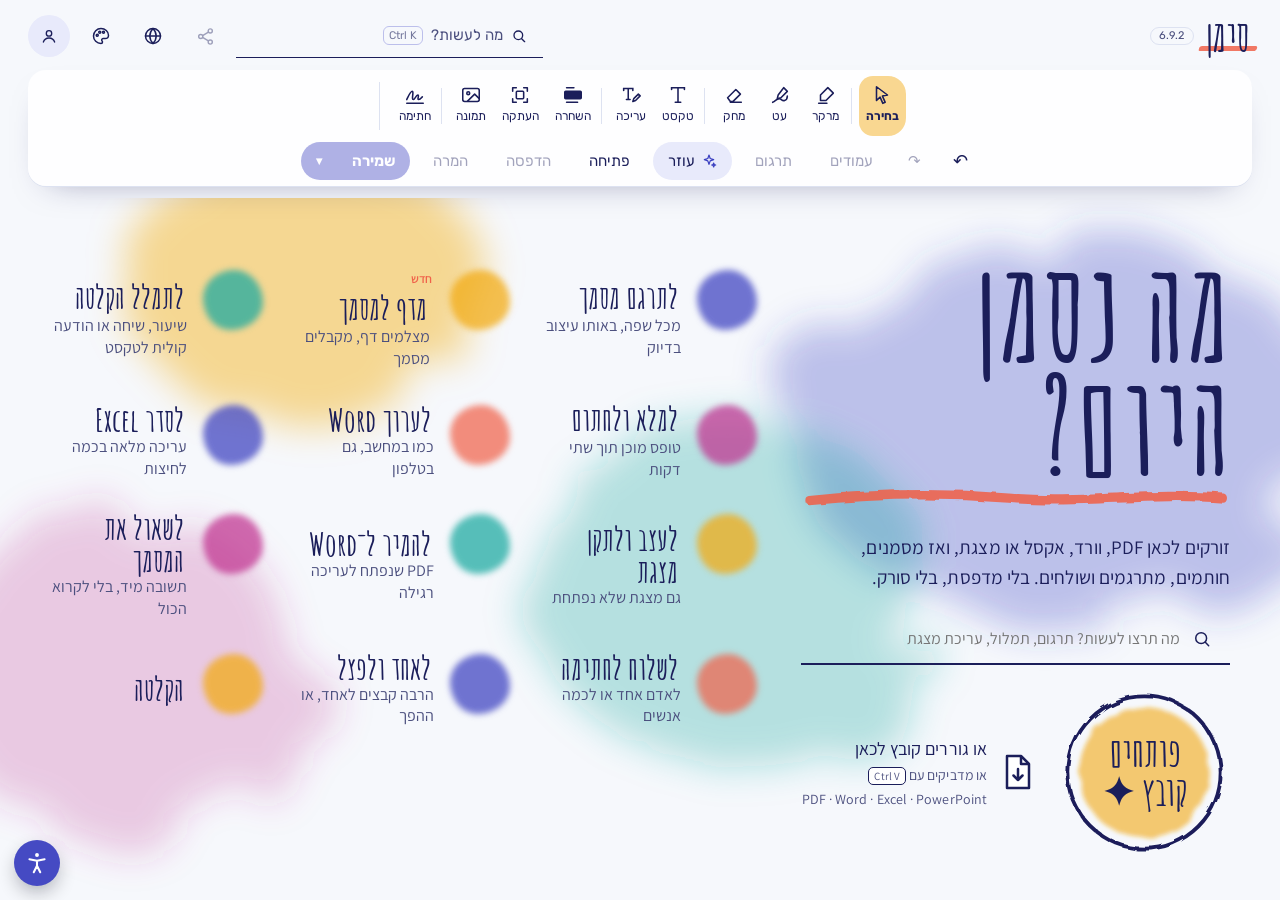
==== index.html @ 35d7a135 "סימן 6.9.2: the top of the home screen fits without scrolling — the search line sits under the openi" ====
<!doctype html>
<html lang="he" dir="rtl">
<head>
<meta charset="utf-8">
<meta name="viewport" content="width=device-width, initial-scale=1, viewport-fit=cover">
<title>סימן</title>
<meta name="theme-color" content="#FFFFFF">
<meta name="description" content="סימן: לסמן, לחתום, לתרגם ולשלוח מסמכים — PDF, Word ו-Excel, ישר מהמחשב או מהטלפון">
<link rel="manifest" href="manifest.webmanifest">
<link rel="icon" href="icon-192.png">
<link rel="apple-touch-icon" sizes="180x180" href="icon-180.png">
<meta name="apple-mobile-web-app-capable" content="yes">
<meta name="apple-mobile-web-app-title" content="סימן">
<script>/* 5.9.3 — כולם בעיצוב החדש. הצבע והמצב (בהיר / כהה / אוטומטי) נצבעים מיד, לפני שהדף מופיע, בלי הבהוב.
   הערכים נשמרים ב-siman.v7.boot על ידי siman-v7.js, שם נמצאת רשימת הצבעים המלאה. */
(function(){var d=document.documentElement;d.classList.add('v7','nb','ink');
try{localStorage.removeItem('siman.design');localStorage.removeItem('siman.beta');}catch(e){}
var b=null;try{b=JSON.parse(localStorage.getItem('siman.v7.boot')||'null');}catch(e){}
if(!b||!b.l||!b.d){b={mode:'auto',
 l:{bg:'#F6F8FC',surface:'#FFFFFF',ink:'#1B1E5A',muted:'#4B4F7E',line:'#DDE2F1',accent:'#3A3FC0',on:'#FFFFFF',dash:'#A9ACE6',soft:'#E8EAFB',art:'#3A3FC0',deep:'#1B1E5A',deep2:'#2A2E78',tile2:'#1B1E5A'},
 d:{bg:'#12142E',surface:'#1B1E40',ink:'#EEF0FF',muted:'#AEB2DA',line:'#2C3060',accent:'#A5A9FF',on:'#12143A',dash:'#5C60A8',soft:'#262A52',art:'#3A3FC0',deep:'#0A0B1E',deep2:'#15173A',tile2:'#3A3FC0'}};}
var dark=b.mode==='dark'||(b.mode!=='light'&&!!(window.matchMedia&&matchMedia('(prefers-color-scheme: dark)').matches));
var v=dark?b.d:b.l;for(var k in v)d.style.setProperty('--v7-'+k,v[k]);
d.setAttribute('data-theme',dark?'dark':'light');
var m=document.querySelector('meta[name="theme-color"]');if(m&&v.surface)m.setAttribute('content',v.surface);})();</script>
<style>
@font-face{font-family:"SF-heebo";font-weight:400;font-display:swap;src:url(font-heebo-400.ttf) format("truetype");}
@font-face{font-family:"SF-heebo";font-weight:700;font-display:swap;src:url(font-heebo-700.ttf) format("truetype");}
@font-face{font-family:"SF-rubik";font-weight:400;font-display:swap;src:url(font-rubik-400.ttf) format("truetype");}
@font-face{font-family:"SF-rubik";font-weight:700;font-display:swap;src:url(font-rubik-700.ttf) format("truetype");}
@font-face{font-family:"SF-noto";font-weight:400;font-display:swap;src:url(font-noto-400.ttf) format("truetype");}
@font-face{font-family:"SF-noto";font-weight:700;font-display:swap;src:url(font-noto-700.ttf) format("truetype");}
@font-face{font-family:"SF-david";font-weight:400;font-display:swap;src:url(font-david-400.ttf) format("truetype");}
@font-face{font-family:"SF-david";font-weight:700;font-display:swap;src:url(font-david-700.ttf) format("truetype");}
@font-face{font-family:"SF-frank";font-weight:400;font-display:swap;src:url(font-frank-400.ttf) format("truetype");}
@font-face{font-family:"SF-frank";font-weight:700;font-display:swap;src:url(font-frank-700.ttf) format("truetype");}
@font-face{font-family:"AlefEmbed";font-weight:700;font-display:block;src:url(font-alef-700.ttf) format("truetype");}
@font-face{font-family:"AlefEmbed";font-weight:400;font-display:block;src:url(font-alef-400.ttf) format("truetype");}
:root{
  --desk:#DCE0E6; --bar:#FFFFFF; --ink:#1C2333; --muted:#5D6678; --line:#C9CED8;
  --blue:#2B59C3; --marker:#FFD83D; --danger:#C2362B; --shadow:0 1px 2px rgba(28,35,51,.18),0 6px 18px rgba(28,35,51,.10);
  box-sizing:border-box;
  padding-top:env(safe-area-inset-top,0px); padding-bottom:env(safe-area-inset-bottom,0px);
}
@media (prefers-color-scheme:dark){:root:not([data-theme="light"]){
  --desk:#191D24; --bar:#232934; --ink:#E7EAF0; --muted:#9AA3B5; --line:#384152; --blue:#7FA2FF;
  --shadow:0 1px 2px rgba(0,0,0,.5),0 8px 24px rgba(0,0,0,.35);}}
:root[data-theme="dark"]{--desk:#191D24;--bar:#232934;--ink:#E7EAF0;--muted:#9AA3B5;--line:#384152;--blue:#7FA2FF;}
*,*::before,*::after{box-sizing:inherit}
html,body{height:100%;margin:0}
body{background:var(--desk);color:var(--ink);font:15px/1.5 "Segoe UI","Rubik",Arial,sans-serif;display:flex;flex-direction:column;overflow:hidden}
button{font:inherit;color:inherit}
:focus-visible{outline:2px solid var(--blue);outline-offset:2px}

/* ---------- top bar ---------- */
.bar{background:var(--bar);border-bottom:1px solid var(--line);display:flex;align-items:center;gap:12px;padding:8px 14px;flex-wrap:wrap;position:relative;z-index:5}
.brand{display:flex;align-items:baseline;gap:10px;min-width:0}
.brand b{font-size:22px;font-weight:700;letter-spacing:-.01em;background:linear-gradient(transparent 58%,var(--marker) 58%,var(--marker) 92%,transparent 92%);padding:0 3px;color:#1C2333}
.ver{font-size:11px;color:var(--muted);border:1px solid var(--line);border-radius:10px;padding:0 6px}
.fname{color:var(--muted);font-size:13px;white-space:nowrap;overflow:hidden;text-overflow:ellipsis;max-width:26ch}
.tools{display:flex;gap:2px;margin-inline:auto;overflow-x:auto;scrollbar-width:none}
.tool{border:0;background:none;padding:6px 5px 9px;border-radius:6px;cursor:pointer;display:flex;flex-direction:column;align-items:center;gap:1px;position:relative;min-width:44px}
.tool svg{width:22px;height:22px}
.tool span{font-size:12px;color:var(--muted)}
.tool:hover{background:color-mix(in srgb,var(--ink) 7%,transparent)}
.tool[aria-pressed="true"] span{color:var(--ink);font-weight:500}
.tool[aria-pressed="true"]::after{content:"";position:absolute;inset-inline:12px;bottom:3px;height:5px;border-radius:3px;background:var(--marker);transform:skewX(-12deg)}
.tool:disabled{opacity:.35;cursor:default}
.group{display:flex;align-items:center;gap:6px}
.btn{border:1px solid var(--line);background:var(--bar);border-radius:6px;padding:6px 12px;cursor:pointer;white-space:nowrap}
.btn:hover{border-color:var(--muted)}
.btn.primary{background:var(--blue);border-color:var(--blue);color:#fff;font-weight:500}
.btn:disabled{opacity:.4;cursor:default}
.icon-btn{border:1px solid var(--line);background:var(--bar);border-radius:6px;width:32px;height:32px;cursor:pointer;display:grid;place-items:center;font-size:18px}
.zoomval{min-width:4.2ch;text-align:center;font-variant-numeric:tabular-nums;font-size:13px}

/* ---------- options strip ---------- */
.opts{background:var(--bar);border-bottom:1px solid var(--line);display:flex;align-items:center;gap:16px;padding:6px 14px;font-size:13px;color:var(--muted);min-height:40px;flex-wrap:wrap}
.swatches{display:flex;gap:6px}
.sw{width:22px;height:22px;border-radius:50%;border:2px solid var(--bar);box-shadow:0 0 0 1px var(--line);cursor:pointer;padding:0}
.sw[aria-pressed="true"]{box-shadow:0 0 0 2px var(--ink)}
.opts input[type=range]{width:110px;accent-color:var(--blue)}
.pageinfo{margin-inline-start:auto;font-variant-numeric:tabular-nums}

/* ---------- workspace ---------- */
.desk{flex:1;overflow:auto;position:relative;padding:24px 12px 60px;-webkit-overflow-scrolling:touch}
.pages{display:flex;flex-direction:column;align-items:center;gap:18px;width:max-content;min-width:100%}
.page{position:relative;background:#fff;box-shadow:var(--shadow);flex:none}
.page canvas{position:absolute;inset:0;width:100%;height:100%;display:block}
.ann{position:absolute;inset:0;direction:ltr}
.ann svg{position:absolute;inset:0;width:100%;height:100%;overflow:visible;pointer-events:none}
.ann path{fill:none;stroke-linecap:round;stroke-linejoin:round}
.hl{position:absolute;mix-blend-mode:multiply;opacity:.42;border-radius:1px}
.tw{position:absolute}
.tx{font-family:"AlefEmbed",Arial,sans-serif;line-height:1.35;padding:0;margin:0;white-space:pre-wrap;word-break:break-word;outline:1px dashed transparent;min-height:1.35em;resize:horizontal;overflow:hidden;min-width:30px;caret-color:var(--blue);unicode-bidi:plaintext;text-align:start}
.tw:hover .tx,.tx:focus{outline-color:var(--blue)}
.grip{position:absolute;top:-24px;inset-inline-start:0;height:20px;padding:0 6px;border-radius:4px 4px 0 0;background:var(--blue);color:#fff;font-size:11px;line-height:20px;cursor:move;opacity:0;touch-action:none;user-select:none;direction:rtl;white-space:nowrap}
.tw:hover .grip,.tw:focus-within .grip{opacity:1}

/* pointer behaviour per tool */
body[data-tool="select"] .ann{pointer-events:none}
body[data-tool="select"] .tw,body[data-tool="select"] .iw{pointer-events:auto}
body[data-tool="text"] .iw,body[data-tool="highlight"] .iw,body[data-tool="pen"] .iw,body[data-tool="snip"] .iw,body[data-tool="place"] .iw,body[data-tool="snip"] .tw,body[data-tool="place"] .tw{pointer-events:none}
body[data-tool="snip"] .ann,body[data-tool="redact"] .ann{pointer-events:auto;cursor:crosshair;touch-action:none}
body[data-tool="redact"] .tw,body[data-tool="redact"] .iw,body[data-tool="redact"] .ew{pointer-events:none}
.rd{position:absolute;background:#000}
.wdraft{position:absolute;background:rgba(255,255,255,.75);outline:2px dashed var(--danger)}
.rd.wipe{outline:1px dashed transparent}
body[data-tool="eraser"] .rd.wipe:hover{outline-color:var(--danger)}
.rdraft{position:absolute;background:rgba(0,0,0,.55);outline:1px solid #000}
.ecov{position:absolute}
.ew .ers{position:absolute;top:0;bottom:0;width:8px;inset-inline-end:-5px;cursor:ew-resize;opacity:0;background:var(--blue);border-radius:3px;touch-action:none}
.ew:hover .ers,.ew:focus-within .ers{opacity:.7}
.ew .grip{opacity:0}
.ew:hover .grip,.ew:focus-within .grip{opacity:1}
body[data-tool="place"] .ann{pointer-events:auto;cursor:copy}
body[data-tool="eraser"] .iw:hover{filter:drop-shadow(0 0 2px var(--danger))}
body[data-tool="eraser"] .iw img{pointer-events:none}
body[data-tool="text"] .ann{pointer-events:auto;cursor:text}
body[data-tool="highlight"] .ann,body[data-tool="pen"] .ann{pointer-events:auto;cursor:crosshair;touch-action:none}
body[data-tool="highlight"] .tw,body[data-tool="pen"] .tw{pointer-events:none}
body[data-tool="eraser"] .ann{pointer-events:auto;cursor:cell;touch-action:none}
body[data-tool="eraser"] .ann path{pointer-events:stroke}
body[data-tool="eraser"] .tx{pointer-events:none}
body[data-tool="edit"] .ann{pointer-events:auto;cursor:text}
body[data-tool="select"] .ew,body[data-tool="edit"] .ew{pointer-events:auto}
body[data-tool="highlight"] .ew,body[data-tool="pen"] .ew,body[data-tool="text"] .ew,body[data-tool="snip"] .ew,body[data-tool="place"] .ew{pointer-events:none}
body[data-tool="eraser"] .ew .et{pointer-events:none}
body[data-tool="eraser"] .ew:hover{outline:2px solid var(--danger)}
.ehov{position:absolute;outline:1.5px dashed var(--blue);background:rgba(43,89,195,.07);pointer-events:none;border-radius:2px}
.ew{position:absolute}
.ew .et{white-space:pre-wrap;overflow-wrap:anywhere;outline:none;width:100%;caret-color:var(--blue);text-align-last:auto}
.ew:focus-within{outline:1.5px solid var(--blue);z-index:2}
body[data-tool="eraser"] .tw:hover,body[data-tool="eraser"] .hl:hover{filter:drop-shadow(0 0 2px var(--danger))}
body[data-tool="eraser"] .ann path:hover{stroke:var(--danger)}

/* ---------- empty state ---------- */
.empty{position:absolute;inset:0;display:grid;place-items:center;padding:24px}
.drop{width:min(460px,100%);aspect-ratio:1/1.25;background:var(--bar);border:2px dashed var(--line);border-radius:4px;display:flex;flex-direction:column;justify-content:center;align-items:center;gap:18px;text-align:center;padding:32px;box-shadow:var(--shadow)}
.drop h1{font-size:28px;line-height:1.2;margin:0;font-weight:700}
.drop h1 mark{background:linear-gradient(transparent 55%,var(--marker) 55%,var(--marker) 90%,transparent 90%);color:inherit}
.drop p{margin:0;color:var(--muted);max-width:30ch}
body.dragging .drop{border-color:var(--blue);border-style:solid}
.hidden{display:none!important}

/* ---------- pdf.js text + form layers (from pdf_viewer.css) ---------- */
.textLayer {
  position: absolute;
  text-align: initial;
  inset: 0;
  overflow: hidden;
  opacity: 0.25;
  line-height: 1;
  -webkit-text-size-adjust: none;
     -moz-text-size-adjust: none;
          text-size-adjust: none;
  forced-color-adjust: none;
  transform-origin: 0 0;
  z-index: 2;
}
.textLayer :is(span, br) {
  color: transparent;
  position: absolute;
  white-space: pre;
  cursor: text;
  transform-origin: 0% 0%;
}
/* Only necessary in Google Chrome, see issue 14205, and most unfortunately
 * the problem doesn't show up in "text" reference tests. */
.textLayer span.markedContent {
  top: 0;
  height: 0;
}
.textLayer .highlight {
  margin: -1px;
  padding: 1px;
  background-color: var(--highlight-bg-color);
  border-radius: 4px;
}
.textLayer .highlight.appended {
  position: initial;
}
.textLayer .highlight.begin {
  border-radius: 4px 0 0 4px;
}
.textLayer .highlight.end {
  border-radius: 0 4px 4px 0;
}
.textLayer .highlight.middle {
  border-radius: 0;
}
.textLayer .highlight.selected {
  background-color: var(--highlight-selected-bg-color);
}
.textLayer ::-moz-selection {
  background: blue;
  background: AccentColor; /* stylelint-disable-line declaration-block-no-duplicate-properties */
}
.textLayer ::selection {
  background: blue;
  background: AccentColor; /* stylelint-disable-line declaration-block-no-duplicate-properties */
}
/* Avoids https://github.com/mozilla/pdf.js/issues/13840 in Chrome */
.textLayer br::-moz-selection {
  background: transparent;
}
.textLayer br::selection {
  background: transparent;
}
.textLayer .endOfContent {
  display: block;
  position: absolute;
  inset: 100% 0 0;
  z-index: -1;
  cursor: default;
  -webkit-user-select: none;
     -moz-user-select: none;
          user-select: none;
}
.textLayer .endOfContent.active {
  top: 0;
}
.annotationLayer .textWidgetAnnotation :is(input, textarea):required,
  .annotationLayer .choiceWidgetAnnotation select:required,
  .annotationLayer
    .buttonWidgetAnnotation:is(.checkBox, .radioButton)
    input:required {
    outline: 1.5px solid selectedItem;
  }
.annotationLayer .linkAnnotation:hover {
    -webkit-backdrop-filter: var(--hcm-highligh-filter);
            backdrop-filter: var(--hcm-highligh-filter);
  }
.annotationLayer .linkAnnotation > a:hover {
    opacity: 0 !important;
    background: none !important;
    box-shadow: none;
  }
.annotationLayer .popupAnnotation .popup {
    outline: calc(1.5px * var(--scale-factor)) solid CanvasText !important;
    background-color: ButtonFace !important;
    color: ButtonText !important;
  }
.annotationLayer .highlightArea:hover::after {
    position: absolute;
    top: 0;
    left: 0;
    width: 100%;
    height: 100%;
    -webkit-backdrop-filter: var(--hcm-highligh-filter);
            backdrop-filter: var(--hcm-highligh-filter);
    content: "";
    pointer-events: none;
  }
.annotationLayer .popupAnnotation.focused .popup {
    outline: calc(3px * var(--scale-factor)) solid Highlight !important;
  }
.annotationLayer {
  position: absolute;
  top: 0;
  left: 0;
  pointer-events: none;
  transform-origin: 0 0;
  z-index: 3;
}
.annotationLayer[data-main-rotation="90"] .norotate {
  transform: rotate(270deg) translateX(-100%);
}
.annotationLayer[data-main-rotation="180"] .norotate {
  transform: rotate(180deg) translate(-100%, -100%);
}
.annotationLayer[data-main-rotation="270"] .norotate {
  transform: rotate(90deg) translateY(-100%);
}
.annotationLayer canvas {
  position: absolute;
  width: 100%;
  height: 100%;
  pointer-events: none;
}
.annotationLayer section {
  position: absolute;
  text-align: initial;
  pointer-events: auto;
  box-sizing: border-box;
  transform-origin: 0 0;
}
.annotationLayer .linkAnnotation {
  outline: var(--link-outline);
}
.annotationLayer :is(.linkAnnotation, .buttonWidgetAnnotation.pushButton) > a {
  position: absolute;
  font-size: 1em;
  top: 0;
  left: 0;
  width: 100%;
  height: 100%;
}
.annotationLayer
  :is(.linkAnnotation, .buttonWidgetAnnotation.pushButton):not(.hasBorder)
  > a:hover {
  opacity: 0.2;
  background-color: rgba(255, 255, 0, 1);
  box-shadow: 0 2px 10px rgba(255, 255, 0, 1);
}
.annotationLayer .linkAnnotation.hasBorder:hover {
  background-color: rgba(255, 255, 0, 0.2);
}
.annotationLayer .hasBorder {
  background-size: 100% 100%;
}
.annotationLayer .textAnnotation img {
  position: absolute;
  cursor: pointer;
  width: 100%;
  height: 100%;
  top: 0;
  left: 0;
}
.annotationLayer .textWidgetAnnotation :is(input, textarea),
.annotationLayer .choiceWidgetAnnotation select,
.annotationLayer .buttonWidgetAnnotation:is(.checkBox, .radioButton) input {
  background-image: var(--annotation-unfocused-field-background);
  border: 2px solid var(--input-unfocused-border-color);
  box-sizing: border-box;
  font: calc(9px * var(--scale-factor)) sans-serif;
  height: 100%;
  margin: 0;
  vertical-align: top;
  width: 100%;
}
.annotationLayer .textWidgetAnnotation :is(input, textarea):required,
.annotationLayer .choiceWidgetAnnotation select:required,
.annotationLayer
  .buttonWidgetAnnotation:is(.checkBox, .radioButton)
  input:required {
  outline: 1.5px solid red;
}
.annotationLayer .choiceWidgetAnnotation select option {
  padding: 0;
}
.annotationLayer .buttonWidgetAnnotation.radioButton input {
  border-radius: 50%;
}
.annotationLayer .textWidgetAnnotation textarea {
  resize: none;
}
.annotationLayer .textWidgetAnnotation :is(input, textarea)[disabled],
.annotationLayer .choiceWidgetAnnotation select[disabled],
.annotationLayer
  .buttonWidgetAnnotation:is(.checkBox, .radioButton)
  input[disabled] {
  background: none;
  border: 2px solid var(--input-disabled-border-color);
  cursor: not-allowed;
}
.annotationLayer .textWidgetAnnotation :is(input, textarea):hover,
.annotationLayer .choiceWidgetAnnotation select:hover,
.annotationLayer
  .buttonWidgetAnnotation:is(.checkBox, .radioButton)
  input:hover {
  border: 2px solid var(--input-hover-border-color);
}
.annotationLayer .textWidgetAnnotation :is(input, textarea):hover,
.annotationLayer .choiceWidgetAnnotation select:hover,
.annotationLayer .buttonWidgetAnnotation.checkBox input:hover {
  border-radius: 2px;
}
.annotationLayer .textWidgetAnnotation :is(input, textarea):focus,
.annotationLayer .choiceWidgetAnnotation select:focus {
  background: none;
  border: 2px solid var(--input-focus-border-color);
  border-radius: 2px;
  outline: var(--input-focus-outline);
}
.annotationLayer .buttonWidgetAnnotation:is(.checkBox, .radioButton) :focus {
  background-image: none;
  background-color: transparent;
}
.annotationLayer .buttonWidgetAnnotation.checkBox :focus {
  border: 2px solid var(--input-focus-border-color);
  border-radius: 2px;
  outline: var(--input-focus-outline);
}
.annotationLayer .buttonWidgetAnnotation.radioButton :focus {
  border: 2px solid var(--input-focus-border-color);
  outline: var(--input-focus-outline);
}
.annotationLayer .buttonWidgetAnnotation.checkBox input:checked::before,
.annotationLayer .buttonWidgetAnnotation.checkBox input:checked::after,
.annotationLayer .buttonWidgetAnnotation.radioButton input:checked::before {
  background-color: CanvasText;
  content: "";
  display: block;
  position: absolute;
}
.annotationLayer .buttonWidgetAnnotation.checkBox input:checked::before,
.annotationLayer .buttonWidgetAnnotation.checkBox input:checked::after {
  height: 80%;
  left: 45%;
  width: 1px;
}
.annotationLayer .buttonWidgetAnnotation.checkBox input:checked::before {
  transform: rotate(45deg);
}
.annotationLayer .buttonWidgetAnnotation.checkBox input:checked::after {
  transform: rotate(-45deg);
}
.annotationLayer .buttonWidgetAnnotation.radioButton input:checked::before {
  border-radius: 50%;
  height: 50%;
  left: 30%;
  top: 20%;
  width: 50%;
}
.annotationLayer .textWidgetAnnotation input.comb {
  font-family: monospace;
  padding-left: 2px;
  padding-right: 0;
}
.annotationLayer .textWidgetAnnotation input.comb:focus {
  /*
   * Letter spacing is placed on the right side of each character. Hence, the
   * letter spacing of the last character may be placed outside the visible
   * area, causing horizontal scrolling. We avoid this by extending the width
   * when the element has focus and revert this when it loses focus.
   */
  width: 103%;
}
.annotationLayer .buttonWidgetAnnotation:is(.checkBox, .radioButton) input {
  -webkit-appearance: none;
     -moz-appearance: none;
          appearance: none;
}
.annotationLayer .fileAttachmentAnnotation .popupTriggerArea {
  height: 100%;
  width: 100%;
}
.annotationLayer .popupAnnotation {
  position: absolute;
  font-size: calc(9px * var(--scale-factor));
  pointer-events: none;
  width: -moz-max-content;
  width: max-content;
  max-width: 45%;
  height: auto;
}
.annotationLayer .popup {
  background-color: rgba(255, 255, 153, 1);
  box-shadow: 0 calc(2px * var(--scale-factor)) calc(5px * var(--scale-factor))
    rgba(136, 136, 136, 1);
  border-radius: calc(2px * var(--scale-factor));
  outline: 1.5px solid rgb(255, 255, 74);
  padding: calc(6px * var(--scale-factor));
  cursor: pointer;
  font: message-box;
  white-space: normal;
  word-wrap: break-word;
  pointer-events: auto;
}
.annotationLayer .popupAnnotation.focused .popup {
  outline-width: 3px;
}
.annotationLayer .popup * {
  font-size: calc(9px * var(--scale-factor));
}
.annotationLayer .popup > .header {
  display: inline-block;
}
.annotationLayer .popup > .header h1 {
  display: inline;
}
.annotationLayer .popup > .header .popupDate {
  display: inline-block;
  margin-left: calc(5px * var(--scale-factor));
  width: -moz-fit-content;
  width: fit-content;
}
.annotationLayer .popupContent {
  border-top: 1px solid rgba(51, 51, 51, 1);
  margin-top: calc(2px * var(--scale-factor));
  padding-top: calc(2px * var(--scale-factor));
}
.annotationLayer .richText > * {
  white-space: pre-wrap;
  font-size: calc(9px * var(--scale-factor));
}
.annotationLayer .popupTriggerArea {
  cursor: pointer;
}
.annotationLayer section svg {
  position: absolute;
  width: 100%;
  height: 100%;
  top: 0;
  left: 0;
}
.annotationLayer .annotationTextContent {
  position: absolute;
  width: 100%;
  height: 100%;
  opacity: 0;
  color: transparent;
  -webkit-user-select: none;
     -moz-user-select: none;
          user-select: none;
  pointer-events: none;
}
.annotationLayer .annotationTextContent span {
  width: 100%;
  display: inline-block;
}
.annotationLayer svg.quadrilateralsContainer {
  contain: strict;
  width: 0;
  height: 0;
  position: absolute;
  top: 0;
  left: 0;
  z-index: -1;
}
.annotationEditorLayer[data-main-rotation="0"]
    :is([data-editor-rotation="0"], [data-editor-rotation="180"]) > .resizers > .resizer.topLeft,
      .annotationEditorLayer[data-main-rotation="90"]
    :is([data-editor-rotation="270"], [data-editor-rotation="90"]) > .resizers > .resizer.topLeft,
      .annotationEditorLayer[data-main-rotation="180"]
    :is([data-editor-rotation="180"], [data-editor-rotation="0"]) > .resizers > .resizer.topLeft,
      .annotationEditorLayer[data-main-rotation="270"]
    :is([data-editor-rotation="90"], [data-editor-rotation="270"]) > .resizers > .resizer.topLeft,
      .annotationEditorLayer[data-main-rotation="0"]
    :is([data-editor-rotation="0"], [data-editor-rotation="180"]) > .resizers > .resizer.bottomRight,
      .annotationEditorLayer[data-main-rotation="90"]
    :is([data-editor-rotation="270"], [data-editor-rotation="90"]) > .resizers > .resizer.bottomRight,
      .annotationEditorLayer[data-main-rotation="180"]
    :is([data-editor-rotation="180"], [data-editor-rotation="0"]) > .resizers > .resizer.bottomRight,
      .annotationEditorLayer[data-main-rotation="270"]
    :is([data-editor-rotation="90"], [data-editor-rotation="270"]) > .resizers > .resizer.bottomRight {
        cursor: nwse-resize;
      }
.annotationEditorLayer[data-main-rotation="0"]
    :is([data-editor-rotation="0"], [data-editor-rotation="180"]) > .resizers > .resizer.topMiddle,
      .annotationEditorLayer[data-main-rotation="90"]
    :is([data-editor-rotation="270"], [data-editor-rotation="90"]) > .resizers > .resizer.topMiddle,
      .annotationEditorLayer[data-main-rotation="180"]
    :is([data-editor-rotation="180"], [data-editor-rotation="0"]) > .resizers > .resizer.topMiddle,
      .annotationEditorLayer[data-main-rotation="270"]
    :is([data-editor-rotation="90"], [data-editor-rotation="270"]) > .resizers > .resizer.topMiddle,
      .annotationEditorLayer[data-main-rotation="0"]
    :is([data-editor-rotation="0"], [data-editor-rotation="180"]) > .resizers > .resizer.bottomMiddle,
      .annotationEditorLayer[data-main-rotation="90"]
    :is([data-editor-rotation="270"], [data-editor-rotation="90"]) > .resizers > .resizer.bottomMiddle,
      .annotationEditorLayer[data-main-rotation="180"]
    :is([data-editor-rotation="180"], [data-editor-rotation="0"]) > .resizers > .resizer.bottomMiddle,
      .annotationEditorLayer[data-main-rotation="270"]
    :is([data-editor-rotation="90"], [data-editor-rotation="270"]) > .resizers > .resizer.bottomMiddle {
        cursor: ns-resize;
      }
.annotationEditorLayer[data-main-rotation="0"]
    :is([data-editor-rotation="0"], [data-editor-rotation="180"]) > .resizers > .resizer.topRight,
      .annotationEditorLayer[data-main-rotation="90"]
    :is([data-editor-rotation="270"], [data-editor-rotation="90"]) > .resizers > .resizer.topRight,
      .annotationEditorLayer[data-main-rotation="180"]
    :is([data-editor-rotation="180"], [data-editor-rotation="0"]) > .resizers > .resizer.topRight,
      .annotationEditorLayer[data-main-rotation="270"]
    :is([data-editor-rotation="90"], [data-editor-rotation="270"]) > .resizers > .resizer.topRight,
      .annotationEditorLayer[data-main-rotation="0"]
    :is([data-editor-rotation="0"], [data-editor-rotation="180"]) > .resizers > .resizer.bottomLeft,
      .annotationEditorLayer[data-main-rotation="90"]
    :is([data-editor-rotation="270"], [data-editor-rotation="90"]) > .resizers > .resizer.bottomLeft,
      .annotationEditorLayer[data-main-rotation="180"]
    :is([data-editor-rotation="180"], [data-editor-rotation="0"]) > .resizers > .resizer.bottomLeft,
      .annotationEditorLayer[data-main-rotation="270"]
    :is([data-editor-rotation="90"], [data-editor-rotation="270"]) > .resizers > .resizer.bottomLeft {
        cursor: nesw-resize;
      }
.annotationEditorLayer[data-main-rotation="0"]
    :is([data-editor-rotation="0"], [data-editor-rotation="180"]) > .resizers > .resizer.middleRight,
      .annotationEditorLayer[data-main-rotation="90"]
    :is([data-editor-rotation="270"], [data-editor-rotation="90"]) > .resizers > .resizer.middleRight,
      .annotationEditorLayer[data-main-rotation="180"]
    :is([data-editor-rotation="180"], [data-editor-rotation="0"]) > .resizers > .resizer.middleRight,
      .annotationEditorLayer[data-main-rotation="270"]
    :is([data-editor-rotation="90"], [data-editor-rotation="270"]) > .resizers > .resizer.middleRight,
      .annotationEditorLayer[data-main-rotation="0"]
    :is([data-editor-rotation="0"], [data-editor-rotation="180"]) > .resizers > .resizer.middleLeft,
      .annotationEditorLayer[data-main-rotation="90"]
    :is([data-editor-rotation="270"], [data-editor-rotation="90"]) > .resizers > .resizer.middleLeft,
      .annotationEditorLayer[data-main-rotation="180"]
    :is([data-editor-rotation="180"], [data-editor-rotation="0"]) > .resizers > .resizer.middleLeft,
      .annotationEditorLayer[data-main-rotation="270"]
    :is([data-editor-rotation="90"], [data-editor-rotation="270"]) > .resizers > .resizer.middleLeft {
        cursor: ew-resize;
      }
.annotationEditorLayer[data-main-rotation="0"]
    :is([data-editor-rotation="90"], [data-editor-rotation="270"]) > .resizers > .resizer.topLeft,
      .annotationEditorLayer[data-main-rotation="90"]
    :is([data-editor-rotation="0"], [data-editor-rotation="180"]) > .resizers > .resizer.topLeft,
      .annotationEditorLayer[data-main-rotation="180"]
    :is([data-editor-rotation="270"], [data-editor-rotation="90"]) > .resizers > .resizer.topLeft,
      .annotationEditorLayer[data-main-rotation="270"]
    :is([data-editor-rotation="180"], [data-editor-rotation="0"]) > .resizers > .resizer.topLeft,
      .annotationEditorLayer[data-main-rotation="0"]
    :is([data-editor-rotation="90"], [data-editor-rotation="270"]) > .resizers > .resizer.bottomRight,
      .annotationEditorLayer[data-main-rotation="90"]
    :is([data-editor-rotation="0"], [data-editor-rotation="180"]) > .resizers > .resizer.bottomRight,
      .annotationEditorLayer[data-main-rotation="180"]
    :is([data-editor-rotation="270"], [data-editor-rotation="90"]) > .resizers > .resizer.bottomRight,
      .annotationEditorLayer[data-main-rotation="270"]
    :is([data-editor-rotation="180"], [data-editor-rotation="0"]) > .resizers > .resizer.bottomRight {
        cursor: nesw-resize;
      }
.annotationEditorLayer[data-main-rotation="0"]
    :is([data-editor-rotation="90"], [data-editor-rotation="270"]) > .resizers > .resizer.topMiddle,
      .annotationEditorLayer[data-main-rotation="90"]
    :is([data-editor-rotation="0"], [data-editor-rotation="180"]) > .resizers > .resizer.topMiddle,
      .annotationEditorLayer[data-main-rotation="180"]
    :is([data-editor-rotation="270"], [data-editor-rotation="90"]) > .resizers > .resizer.topMiddle,
      .annotationEditorLayer[data-main-rotation="270"]
    :is([data-editor-rotation="180"], [data-editor-rotation="0"]) > .resizers > .resizer.topMiddle,
      .annotationEditorLayer[data-main-rotation="0"]
    :is([data-editor-rotation="90"], [data-editor-rotation="270"]) > .resizers > .resizer.bottomMiddle,
      .annotationEditorLayer[data-main-rotation="90"]
    :is([data-editor-rotation="0"], [data-editor-rotation="180"]) > .resizers > .resizer.bottomMiddle,
      .annotationEditorLayer[data-main-rotation="180"]
    :is([data-editor-rotation="270"], [data-editor-rotation="90"]) > .resizers > .resizer.bottomMiddle,
      .annotationEditorLayer[data-main-rotation="270"]
    :is([data-editor-rotation="180"], [data-editor-rotation="0"]) > .resizers > .resizer.bottomMiddle {
        cursor: ew-resize;
      }
.annotationEditorLayer[data-main-rotation="0"]
    :is([data-editor-rotation="90"], [data-editor-rotation="270"]) > .resizers > .resizer.topRight,
      .annotationEditorLayer[data-main-rotation="90"]
    :is([data-editor-rotation="0"], [data-editor-rotation="180"]) > .resizers > .resizer.topRight,
      .annotationEditorLayer[data-main-rotation="180"]
    :is([data-editor-rotation="270"], [data-editor-rotation="90"]) > .resizers > .resizer.topRight,
      .annotationEditorLayer[data-main-rotation="270"]
    :is([data-editor-rotation="180"], [data-editor-rotation="0"]) > .resizers > .resizer.topRight,
      .annotationEditorLayer[data-main-rotation="0"]
    :is([data-editor-rotation="90"], [data-editor-rotation="270"]) > .resizers > .resizer.bottomLeft,
      .annotationEditorLayer[data-main-rotation="90"]
    :is([data-editor-rotation="0"], [data-editor-rotation="180"]) > .resizers > .resizer.bottomLeft,
      .annotationEditorLayer[data-main-rotation="180"]
    :is([data-editor-rotation="270"], [data-editor-rotation="90"]) > .resizers > .resizer.bottomLeft,
      .annotationEditorLayer[data-main-rotation="270"]
    :is([data-editor-rotation="180"], [data-editor-rotation="0"]) > .resizers > .resizer.bottomLeft {
        cursor: nwse-resize;
      }
.annotationEditorLayer[data-main-rotation="0"]
    :is([data-editor-rotation="90"], [data-editor-rotation="270"]) > .resizers > .resizer.middleRight,
      .annotationEditorLayer[data-main-rotation="90"]
    :is([data-editor-rotation="0"], [data-editor-rotation="180"]) > .resizers > .resizer.middleRight,
      .annotationEditorLayer[data-main-rotation="180"]
    :is([data-editor-rotation="270"], [data-editor-rotation="90"]) > .resizers > .resizer.middleRight,
      .annotationEditorLayer[data-main-rotation="270"]
    :is([data-editor-rotation="180"], [data-editor-rotation="0"]) > .resizers > .resizer.middleRight,
      .annotationEditorLayer[data-main-rotation="0"]
    :is([data-editor-rotation="90"], [data-editor-rotation="270"]) > .resizers > .resizer.middleLeft,
      .annotationEditorLayer[data-main-rotation="90"]
    :is([data-editor-rotation="0"], [data-editor-rotation="180"]) > .resizers > .resizer.middleLeft,
      .annotationEditorLayer[data-main-rotation="180"]
    :is([data-editor-rotation="270"], [data-editor-rotation="90"]) > .resizers > .resizer.middleLeft,
      .annotationEditorLayer[data-main-rotation="270"]
    :is([data-editor-rotation="180"], [data-editor-rotation="0"]) > .resizers > .resizer.middleLeft {
        cursor: ns-resize;
      }
.annotationEditorLayer
    :is(
      [data-main-rotation="0"] [data-editor-rotation="90"],
      [data-main-rotation="90"] [data-editor-rotation="0"],
      [data-main-rotation="180"] [data-editor-rotation="270"],
      [data-main-rotation="270"] [data-editor-rotation="180"]
    ) .altText {
      rotate: 270deg;
    }
[dir="ltr"] .annotationEditorLayer
    :is(
      [data-main-rotation="0"] [data-editor-rotation="90"],
      [data-main-rotation="90"] [data-editor-rotation="0"],
      [data-main-rotation="180"] [data-editor-rotation="270"],
      [data-main-rotation="270"] [data-editor-rotation="180"]
    ) .altText {
        inset-inline-start: calc(100% - 8px);
      }
[dir="ltr"] .annotationEditorLayer
    :is(
      [data-main-rotation="0"] [data-editor-rotation="90"],
      [data-main-rotation="90"] [data-editor-rotation="0"],
      [data-main-rotation="180"] [data-editor-rotation="270"],
      [data-main-rotation="270"] [data-editor-rotation="180"]
    ) .altText.small {
          inset-inline-start: calc(100% + 8px);
          inset-block-start: 100%;
        }
[dir="rtl"] .annotationEditorLayer
    :is(
      [data-main-rotation="0"] [data-editor-rotation="90"],
      [data-main-rotation="90"] [data-editor-rotation="0"],
      [data-main-rotation="180"] [data-editor-rotation="270"],
      [data-main-rotation="270"] [data-editor-rotation="180"]
    ) .altText {
        inset-block-end: calc(100% - 8px);
      }
[dir="rtl"] .annotationEditorLayer
    :is(
      [data-main-rotation="0"] [data-editor-rotation="90"],
      [data-main-rotation="90"] [data-editor-rotation="0"],
      [data-main-rotation="180"] [data-editor-rotation="270"],
      [data-main-rotation="270"] [data-editor-rotation="180"]
    ) .altText.small {
          inset-inline-start: -8px;
          inset-block-start: 0;
        }
.annotationEditorLayer
    :is(
      [data-main-rotation="0"] [data-editor-rotation="180"],
      [data-main-rotation="90"] [data-editor-rotation="90"],
      [data-main-rotation="180"] [data-editor-rotation="0"],
      [data-main-rotation="270"] [data-editor-rotation="270"]
    ) .altText {
      rotate: 180deg;

      inset-block-end: calc(100% - 8px);
      inset-inline-start: calc(100% - 8px);
    }
.annotationEditorLayer
    :is(
      [data-main-rotation="0"] [data-editor-rotation="180"],
      [data-main-rotation="90"] [data-editor-rotation="90"],
      [data-main-rotation="180"] [data-editor-rotation="0"],
      [data-main-rotation="270"] [data-editor-rotation="270"]
    ) .altText.small {
        inset-inline-start: 100%;
        inset-block-start: -8px;
      }
.annotationEditorLayer
    :is(
      [data-main-rotation="0"] [data-editor-rotation="270"],
      [data-main-rotation="90"] [data-editor-rotation="180"],
      [data-main-rotation="180"] [data-editor-rotation="90"],
      [data-main-rotation="270"] [data-editor-rotation="0"]
    ) .altText {
      rotate: 90deg;
    }
[dir="ltr"] .annotationEditorLayer
    :is(
      [data-main-rotation="0"] [data-editor-rotation="270"],
      [data-main-rotation="90"] [data-editor-rotation="180"],
      [data-main-rotation="180"] [data-editor-rotation="90"],
      [data-main-rotation="270"] [data-editor-rotation="0"]
    ) .altText {
        inset-block-end: calc(100% - 8px);
      }
[dir="ltr"] .annotationEditorLayer
    :is(
      [data-main-rotation="0"] [data-editor-rotation="270"],
      [data-main-rotation="90"] [data-editor-rotation="180"],
      [data-main-rotation="180"] [data-editor-rotation="90"],
      [data-main-rotation="270"] [data-editor-rotation="0"]
    ) .altText.small {
          inset-inline-start: -8px;
          inset-block-start: 0;
        }
[dir="rtl"] .annotationEditorLayer
    :is(
      [data-main-rotation="0"] [data-editor-rotation="270"],
      [data-main-rotation="90"] [data-editor-rotation="180"],
      [data-main-rotation="180"] [data-editor-rotation="90"],
      [data-main-rotation="270"] [data-editor-rotation="0"]
    ) .altText {
        inset-inline-start: calc(100% - 8px);
      }
[dir="rtl"] .annotationEditorLayer
    :is(
      [data-main-rotation="0"] [data-editor-rotation="270"],
      [data-main-rotation="90"] [data-editor-rotation="180"],
      [data-main-rotation="180"] [data-editor-rotation="90"],
      [data-main-rotation="270"] [data-editor-rotation="0"]
    ) .altText.small {
          inset-inline-start: calc(100% + 8px);
          inset-block-start: 100%;
        }
[data-main-rotation="90"] {
  transform: rotate(90deg) translateY(-100%);
}
[data-main-rotation="180"] {
  transform: rotate(180deg) translate(-100%, -100%);
}
[data-main-rotation="270"] {
  transform: rotate(270deg) translateX(-100%);
}
.page .textLayer{opacity:1;z-index:2}
.page .textLayer ::selection{background:rgba(43,89,195,.32)}
.page .annotationLayer{z-index:3}
.page .ann{z-index:4}

/* ---------- images & signatures on the page ---------- */
.iw{position:absolute;touch-action:none}
.iw img{width:100%;height:100%;display:block;user-select:none;-webkit-user-drag:none;cursor:move}
.iw .rs{position:absolute;width:14px;height:14px;inset-inline-start:-7px;bottom:-7px;background:var(--blue);border:2px solid #fff;border-radius:50%;cursor:nesw-resize;opacity:0;touch-action:none}
.iw:hover,.iw:focus-within{outline:1px dashed var(--blue)}
.iw:hover .rs{opacity:1}
.snipbox{position:absolute;border:2px dashed var(--blue);background:rgba(43,89,195,.08)}

/* ---------- signature dialog ---------- */
dialog.sig{border:0;border-radius:10px;padding:0;width:min(560px,94vw);background:var(--bar);color:var(--ink);box-shadow:var(--shadow)}
dialog.sig::backdrop{background:rgba(20,24,33,.45)}
.sig-in{padding:16px;display:flex;flex-direction:column;gap:12px}
.sig-in h2{margin:0;font-size:18px}
.sig-pad{background:#fff;border:1px solid var(--line);border-radius:6px;touch-action:none;width:100%;aspect-ratio:5/2;display:block;cursor:crosshair}
.sig-row{display:flex;gap:8px;flex-wrap:wrap;align-items:center}
.sig-row .grow{margin-inline-end:auto;color:var(--muted);font-size:13px}
.sig-saved{display:flex;gap:8px;flex-wrap:wrap}
.sig-saved .s{position:relative;background:#fff;border:1px solid var(--line);border-radius:6px;padding:4px;cursor:pointer;height:56px;display:grid;place-items:center}
.sig-saved .s:hover{border-color:var(--blue)}
.sig-saved img{max-height:46px;max-width:140px}
.sig-saved .x{position:absolute;top:-8px;inset-inline-end:-8px;width:20px;height:20px;border-radius:50%;border:1px solid var(--line);background:var(--bar);font-size:12px;line-height:1;cursor:pointer;padding:0}

/* ---------- Office files ---------- */
.office{display:flex;justify-content:center;padding:8px 0 40px}
.of-sheet{background:var(--bar);width:min(860px,100%);border-radius:3px;box-shadow:var(--paper-shadow);padding:28px 32px 32px}
.of-head{display:flex;align-items:center;gap:16px}
.of-ico{width:52px;height:64px;flex:none;border-radius:4px;display:grid;place-items:end center;padding-bottom:9px;font-size:12px;font-weight:700;color:#fff;letter-spacing:.04em;background:#C43E1C;position:relative;clip-path:polygon(0 0,72% 0,100% 20%,100% 100%,0 100%)}
.of-ico.docx{background:#2B579A}.of-ico.xlsx{background:#217346}
.of-ico.img{background:#7A3FB8}.of-ico.md{background:#3C4658}
.of-title{flex:1;min-width:0}
.of-title h2{margin:0;font-size:20px;line-height:1.3;overflow-wrap:anywhere}
.of-title p{margin:2px 0 0;color:var(--muted);font-size:13.5px}
.of-pill{flex:none;font-size:13px;font-weight:600;padding:5px 12px;border-radius:999px;background:color-mix(in srgb,var(--ink) 8%,transparent)}
.of-pill.ok{background:#DDF3E4;color:#14653A}.of-pill.fixed{background:#FFF1B8;color:#6B5200}.of-pill.bad{background:#FBE0DC;color:#9B2A1A}
.of-log{list-style:none;margin:22px 0 0;padding:0;display:flex;flex-direction:column;gap:6px;font-size:14px}
.of-log li{display:flex;gap:10px;align-items:baseline;line-height:1.45}
.of-log li::before{content:"";width:8px;height:8px;border-radius:50%;flex:none;transform:translateY(-1px);background:var(--muted)}
.of-log li.fix::before{background:#E0A800}.of-log li.ok::before{background:#2E9E5B}.of-log li.err::before{background:#C2362B}.of-log li.warn::before{background:#E07A00}
.of-actions{display:flex;gap:10px;flex-wrap:wrap;margin-top:22px}
.of-note{color:var(--muted);font-size:13px;margin:10px 0 0}
.of-sub{font-size:14px;margin:28px 0 10px;color:var(--muted);font-weight:500}
.of-preview{display:grid;grid-template-columns:repeat(auto-fill,minmax(230px,1fr));gap:14px}
.of-card{border:1px solid var(--line);border-radius:8px;padding:12px 14px;font-size:13px;line-height:1.5;min-height:90px;background:color-mix(in srgb,var(--desk) 30%,var(--bar))}
.of-card b{display:block;font-size:12px;color:var(--muted);font-weight:500;margin-bottom:4px}
.of-card .t1{font-weight:600;font-size:14px}
.of-card .imgs{display:flex;gap:6px;margin-top:8px;flex-wrap:wrap}
.of-card img{height:46px;max-width:90px;object-fit:cover;border-radius:3px;border:1px solid var(--line)}
.of-doc{grid-column:1/-1;font-size:14px;line-height:1.7;max-height:420px;overflow:auto;border:1px solid var(--line);border-radius:8px;padding:14px 18px}
.of-doc p{margin:0 0 6px;unicode-bidi:plaintext;text-align:start}
.of-doc p.h{font-weight:700;font-size:16px;margin-top:10px}
.of-table{grid-column:1/-1;overflow:auto;border:1px solid var(--line);border-radius:8px}
.of-table table{border-collapse:collapse;font-size:13px;min-width:100%}
.of-table td{border:1px solid var(--line);padding:4px 8px;white-space:nowrap;max-width:220px;overflow:hidden;text-overflow:ellipsis;unicode-bidi:plaintext}
.of-table caption{caption-side:top;text-align:start;padding:8px 10px;font-weight:600}
@media (max-width:720px){.of-sheet{padding:18px}.of-head{flex-wrap:wrap}}
/* ---------- pages panel ---------- */
.pgpanel{width:190px;flex:none;background:var(--bar);border-inline-end:1px solid var(--line);display:flex;flex-direction:column;min-height:0}
.pg-tools{padding:10px;border-bottom:1px solid var(--line)}
.pg-tools{display:flex;flex-direction:column;gap:6px}
.pg-tools .btn{width:100%}
dialog.split{width:min(620px,94vw)}
dialog.conv{width:min(560px,94vw)}
.conv-opts{display:flex;flex-direction:column;gap:10px}
.conv-scope{display:grid;grid-template-columns:1fr 1fr;gap:10px}
.conv-scope select,.conv-scope input{font:inherit;font-size:14px;color:var(--ink);background:var(--bar);border:1px solid var(--line);border-radius:7px;padding:7px 9px}
@media (max-width:520px){.conv-scope{grid-template-columns:1fr}}
.conv-card{display:flex;gap:14px;align-items:center;text-align:start;border:1px solid var(--line);background:var(--bar);color:var(--ink);border-radius:10px;padding:12px 14px;cursor:pointer;font:inherit}
.conv-more{margin-top:2px}
.conv-more summary{cursor:pointer;font-size:13px;color:var(--muted);padding:4px 0}
.conv-more .conv-opts{margin-top:8px}
.badge{font-style:normal;font-size:11px;font-weight:600;background:var(--marker);color:#16213A;border-radius:999px;padding:1px 8px;margin-inline-start:6px;vertical-align:middle}
.conv-card:hover{border-color:var(--blue);background:color-mix(in srgb,var(--blue) 5%,var(--bar))}
.conv-card .of-ico{width:40px;height:50px;font-size:10px;padding-bottom:6px}
.conv-card b{display:block;font-size:15px}
.conv-card small{display:block;color:var(--muted);font-size:13px;line-height:1.45;margin-top:2px}
.split-list{max-height:52vh;overflow:auto;display:flex;flex-direction:column;gap:6px;border:1px solid var(--line);border-radius:6px;padding:8px}
.split-list .sr{display:grid;grid-template-columns:70px 1fr 40px;gap:8px;align-items:center;font-size:13px}
.split-list input{font:inherit;font-size:14px;color:var(--ink);background:var(--bar);border:1px solid var(--line);border-radius:5px;padding:5px 7px;min-width:0}
.split-list .ext{color:var(--muted);font-size:12px}
.sel-row{display:flex;gap:10px;align-items:center;font-size:12px;color:var(--muted)}
.linkbtn{border:0;background:none;color:var(--blue);cursor:pointer;padding:0;font-size:12px}
.thumb .tsel{display:flex;align-items:center;gap:4px;font-size:12px;color:var(--muted);cursor:pointer}
.thumb.sel .tc{outline-color:var(--marker);outline-width:3px}
.optf select{font:inherit;font-size:13px;color:var(--ink);background:var(--bar);border:1px solid var(--line);border-radius:6px;padding:3px 6px;max-width:210px}
.thumbs{list-style:none;margin:0;padding:10px 12px 20px;overflow:auto;flex:1;display:flex;flex-direction:column;gap:14px}
.thumb{display:flex;flex-direction:column;align-items:center;gap:6px}
.thumb .tc{background:#fff;box-shadow:var(--shadow);cursor:pointer;line-height:0;outline:2px solid transparent;outline-offset:2px}
.thumb.cur .tc{outline-color:var(--blue)}
.thumb canvas{display:block;max-width:130px;height:auto}
.thumb .tl{font-size:12px;color:var(--muted)}
.thumb .ta{display:flex;gap:3px}
.thumb .ta button{width:28px;height:26px;border:1px solid var(--line);background:var(--bar);border-radius:5px;cursor:pointer;font-size:14px;line-height:1;padding:0}
.thumb .ta button:hover{border-color:var(--muted)}
.thumb .ta button:disabled{opacity:.3;cursor:default}
.thumb .ta .del:hover{border-color:var(--danger);color:var(--danger)}
.btn.install{border-color:var(--marker);background:var(--marker);color:#1C2333;font-weight:500}
.ios-hint{font-size:13px}
@media (max-width:720px){.wide-only{display:none}.pgpanel{position:fixed;inset:auto 0 0 0;width:100%;height:46vh;border:0;border-top:1px solid var(--line);z-index:10;box-shadow:var(--shadow)}
  .thumbs{flex-direction:row;overflow-x:auto;align-items:flex-start}}

/* ---------- translation panel ---------- */
.work{flex:1;display:flex;min-height:0}
.work .desk{flex:1}
.tpanel{width:min(420px,42vw);background:var(--bar);border-inline-start:1px solid var(--line);display:flex;flex-direction:column;min-height:0}
.tp-head{display:flex;align-items:center;gap:8px;padding:12px 14px;border-bottom:1px solid var(--line)}
.tp-head h2{font-size:17px;margin:0;margin-inline-end:auto;font-weight:700}
.tp-settings,.tp-main{padding:12px 14px;display:flex;flex-direction:column;gap:10px;border-bottom:1px solid var(--line)}
.tp-settings p{margin:0;font-size:13px;color:var(--muted)}
.tp-settings a{color:var(--blue)}
.field{display:flex;flex-direction:column;gap:4px;font-size:13px;color:var(--muted)}
.field input,.field select{font:inherit;font-size:14px;color:var(--ink);background:var(--bar);border:1px solid var(--line);border-radius:6px;padding:7px 9px}
.tp-lang{margin:0;font-size:14px}
.seg{display:flex;border:1px solid var(--line);border-radius:7px;overflow:hidden}
.segb,.segp{flex:1;border:0;background:none;padding:7px;cursor:pointer}
.segb[aria-pressed="true"],.segp[aria-pressed="true"]{background:var(--ink);color:var(--bar);font-weight:500}
.tp-actions{display:flex;gap:8px}
.tp-status{margin:0;font-size:13px;color:var(--muted);min-height:1.5em}
.tp-status.err{color:var(--danger)}
.tp-results{flex:1;overflow:auto;padding:6px 14px 14px}
.tp-page{padding:12px 0;border-bottom:1px solid var(--line)}
.tp-page h3{font-size:13px;margin:0 0 6px;color:var(--muted);font-weight:500;cursor:pointer}
.tp-page h3:hover{color:var(--blue)}
.tp-fmt{border-top:1px solid var(--line);padding:8px 14px}
.tp-fmt summary{cursor:pointer;font-weight:500;padding:4px 0}
.fmt-grid{display:grid;grid-template-columns:1fr 1fr;gap:10px 12px;margin-top:8px}
.fmt-grid input[type=range]{accent-color:var(--blue)}
.chk{display:flex;align-items:center;gap:6px;font-size:13px;color:var(--ink)}
.fmt-note{margin:8px 0 2px;font-size:12px;color:var(--muted)}
.trial-line{margin:10px 0 2px;padding:9px 12px;border-radius:10px;background:color-mix(in srgb,var(--marker) 22%,transparent);border:1px solid color-mix(in srgb,var(--marker) 55%,transparent);font-size:13px;line-height:1.5;color:var(--ink)}
.trial-line b{font-weight:700}
.trial-line a{color:inherit;font-weight:600}
/* the accessibility button sits in the corner, away from the toolbar */
.a11y-fab{left:14px!important;bottom:calc(14px + env(safe-area-inset-bottom,0px))!important;width:46px!important;height:46px!important;margin:0!important;opacity:.94}
.a11y-fab:hover{opacity:1}
.a11y-fab svg{width:26px!important;height:26px!important}
body.ed-live .a11y-fab{bottom:calc(44px + env(safe-area-inset-bottom,0px))!important;width:40px!important;height:40px!important}
body.ed-live .a11y-fab svg{width:22px!important;height:22px!important}
/* a side panel (assistant, translation) opens on the left: the button moves to the other corner, and on a phone above the panel */
body:has(.tpanel:not(.hidden)) .a11y-fab{left:auto!important;right:14px!important}
@media (max-width:720px){body:has(.tpanel:not(.hidden)) .a11y-fab{left:14px!important;right:auto!important;bottom:calc(72vh + 12px)!important}}
.wl-trial{display:inline-block;margin:0 0 10px;padding:4px 12px;border-radius:999px;font-size:13px;font-weight:600;color:var(--ink);background:color-mix(in srgb,var(--marker) 30%,transparent);border:1px solid color-mix(in srgb,var(--marker) 60%,transparent)}
.wl-trial.hidden,.trial-line.hidden{display:none}
.tp-page .tt.fmt{font-family:"AlefEmbed",Arial,sans-serif;unicode-bidi:normal;outline:none;border-radius:4px;padding:2px 4px;margin:0 -4px}
.tp-page .tt.fmt:focus{background:color-mix(in srgb,var(--blue) 6%,transparent);outline:1px solid color-mix(in srgb,var(--blue) 40%,transparent)}
.tt.fmt>div{min-height:1em;unicode-bidi:isolate}
.tt.fmt>div.h{font-weight:700;font-size:1.25em}
.tt.fmt[data-dir="rtl"]>div{direction:rtl;unicode-bidi:isolate}
.tt.fmt[data-dir="ltr"]>div{direction:ltr;unicode-bidi:isolate}
.tt.fmt[data-align="start"]>div{text-align:start}
.tt.fmt[data-align="right"]>div{text-align:right}
.tt.fmt[data-align="center"]>div{text-align:center}
.tt.fmt[data-align="left"]>div{text-align:left}
.tt.fmt[data-align="justify"]>div{text-align:justify;text-align-last:start}
.tp-page .tt{white-space:pre-wrap;font-size:15px;line-height:1.65;unicode-bidi:plaintext;text-align:start;user-select:text}
.tp-page .tt.wait{color:var(--muted);font-style:italic}
.tp-page .tt.err{color:var(--danger)}
.tp-foot{display:flex;flex-wrap:wrap;gap:8px;padding:10px 14px;border-top:1px solid var(--line)}
@media (max-width:720px){.tpanel{position:fixed;inset:auto 0 0 0;width:100%;height:70vh;border-inline-start:0;border-top:1px solid var(--line);z-index:10;box-shadow:var(--shadow)}}

.toast{position:fixed;bottom:calc(20px + env(safe-area-inset-bottom,0px));inset-inline-start:50%;transform:translateX(50%);background:var(--ink);color:var(--bar);padding:10px 18px;border-radius:8px;font-size:14px;opacity:0;pointer-events:none;transition:opacity .2s;z-index:20;max-width:90vw}
.toast.show{opacity:1}
.busy{position:fixed;inset:0;background:rgba(0,0,0,.15);display:grid;place-items:center;align-content:center;gap:12px;z-index:30}
.busy div{background:var(--bar);padding:14px 22px;border-radius:8px;box-shadow:var(--shadow)}

@media (max-width:720px){
  .bar{padding:6px 8px;gap:6px}
  .tools{order:3;width:100%;margin:0;justify-content:space-between}
  .fname{display:none}
  .group.zoom .zoomval{display:none}
  .desk{padding:12px 6px 60px}
}
#printArea{display:none}
@media print{
  html,body{height:auto!important;overflow:visible!important;display:block!important;background:#fff!important}
  body>*:not(#printArea){display:none!important}
  #printArea{display:block}
  #printArea .pp{break-after:page;page-break-after:always;margin:0;height:100vh;width:100vw;display:flex;align-items:center;justify-content:center;overflow:hidden}
  #printArea .pp:last-child{break-after:auto;page-break-after:auto}
  #printArea>.pp>img{max-width:100%;max-height:100%;width:auto;height:auto;display:block}
  #printArea .page{position:relative;flex:none}
  #printArea .page *{outline:none!important}
  #printArea .grip,#printArea .rs{display:none!important}
  #printArea .pp-miss{font:18px/1.6 Arial,sans-serif;color:#333;text-align:center;direction:rtl;padding:40px}
  @page{size:auto;margin:0}
}
/* ============ Siman design: ink-navy chrome, a light-table desk, one highlighter accent ============ */
:root{--navy:#16213A;--navy-2:#202D4A;--chrome-text:#DCE3EF;--chrome-mute:#9AA7BE;--desk:#E2E7EE;--bar:#FFFFFF;--ink:#16213A;--muted:#5D6982;--line:#D4DBE5;--blue:#2E58CC;--marker:#FFD43B;--paper-shadow:0 1px 0 rgba(22,33,58,.05),0 14px 34px -14px rgba(22,33,58,.35)}
@media (prefers-color-scheme:dark){:root:not([data-theme="light"]){--navy:#0D1424;--navy-2:#18223A;--desk:#141B29;--bar:#1B2436;--ink:#E4EAF4;--muted:#9AA6BB;--line:#2D3950;--blue:#86A6FF;--paper-shadow:0 18px 40px -16px rgba(0,0,0,.7)}}
body{font-family:"SF-heebo","Segoe UI",Arial,sans-serif;letter-spacing:.005em}
/* top bar */
.bar{background:var(--navy);color:var(--chrome-text);border-bottom:0;padding:8px 16px;gap:14px}
.brand{align-items:center;gap:10px}
.brand b{font-family:"SF-frank","Times New Roman",serif;font-size:28px;line-height:1;color:#fff;background:none;padding:0 2px;position:relative;z-index:0}
.brand b::after{content:"";position:absolute;inset-inline:-3px;bottom:-4px;height:6px;background:var(--marker);border-radius:3px;transform:skewX(-14deg);z-index:-1;opacity:.95}
.ver{color:var(--chrome-mute);border-color:rgba(255,255,255,.16)}
.fname{color:var(--chrome-text);background:rgba(255,255,255,.07);padding:3px 10px;border-radius:999px;font-size:12.5px}
.fname:empty{display:none}
.tools{background:rgba(255,255,255,.05);border:1px solid rgba(255,255,255,.07);border-radius:12px;padding:3px}
.tool{color:var(--chrome-mute);border-radius:9px}
.tool span{color:inherit}
.tool:hover{background:rgba(255,255,255,.07);color:#fff}
.tool[aria-pressed="true"]{color:#fff;background:rgba(255,255,255,.1)}
.tool[aria-pressed="true"] span{color:#fff;font-weight:500}
.tool[aria-pressed="true"]::after{background:var(--marker);height:4px;bottom:3px}
.bar .btn,.bar .icon-btn{background:transparent;border:1px solid rgba(255,255,255,.17);color:var(--chrome-text);border-radius:8px}
.bar .btn:hover:not(:disabled),.bar .icon-btn:hover{background:rgba(255,255,255,.08);border-color:rgba(255,255,255,.3)}
.bar .btn.primary{background:var(--marker);border-color:var(--marker);color:#16213A;font-weight:600}
.bar .btn.primary:hover:not(:disabled){background:#FFDD63}
.bar .btn:disabled{opacity:.35}
.split-btn{position:relative;display:flex}
.split-btn #saveBtn{border-start-end-radius:0;border-end-end-radius:0}
.split-btn .caret{border-start-start-radius:0;border-end-start-radius:0;border-inline-start:1px solid rgba(22,33,58,.25);padding:6px 9px;font-size:12px}
.menu{position:absolute;top:calc(100% + 6px);inset-inline-end:0;min-width:200px;background:var(--bar);color:var(--ink);border:1px solid var(--line);border-radius:10px;box-shadow:0 14px 30px -10px rgba(0,0,0,.35);padding:5px;z-index:30}
.menu button{display:flex;justify-content:space-between;gap:16px;width:100%;border:0;background:none;color:inherit;font:inherit;font-size:14px;text-align:start;padding:8px 10px;border-radius:7px;cursor:pointer}
.menu button:hover:not(:disabled){background:color-mix(in srgb,var(--ink) 7%,transparent)}
.menu button:disabled{opacity:.4;cursor:default}
.menu kbd{font:inherit;font-size:12px;color:var(--muted)}
#optLabel:empty{display:none}
.bar .btn.install{background:transparent;border-color:var(--marker);color:var(--marker)}
.zoomval{color:var(--chrome-mute)}
/* contextual strip */
.opts{background:var(--bar);border-bottom:1px solid var(--line);color:var(--muted)}
.opts .btn{border-radius:8px}
/* light-table desk */
.desk{background-color:var(--desk);background-image:radial-gradient(circle,color-mix(in srgb,var(--ink) 9%,transparent) 1px,transparent 1.3px);background-size:22px 22px}
.page{box-shadow:var(--paper-shadow);border-radius:2px}
/* buttons in panels and dialogs */
.btn{border-radius:8px}
.btn.primary{background:var(--navy);border-color:var(--navy);color:#fff}
.btn.primary.big{font-size:16px;padding:10px 26px;border-radius:10px}
@media (prefers-color-scheme:dark){:root:not([data-theme="light"]) .btn.primary{background:var(--blue);border-color:var(--blue);color:#0D1424}}
/* side panels */
.pgpanel,.tpanel{background:var(--bar)}
.pgpanel{width:236px}
.tp-head{padding:14px 16px}
.tp-head h2{font-size:16px}
.pg-tools{padding:8px 10px 10px;gap:2px}
.act{display:flex;align-items:center;gap:10px;width:100%;border:0;background:none;color:var(--ink);font:inherit;font-size:13.5px;text-align:start;padding:8px 10px;border-radius:8px;cursor:pointer;line-height:1.3}
.act svg{width:19px;height:19px;flex:none;color:var(--muted)}
.act:hover:not(:disabled){background:color-mix(in srgb,var(--ink) 6%,transparent)}
.act:hover:not(:disabled) svg{color:var(--blue)}
.act:disabled{opacity:.4;cursor:default}
.grp{margin:10px 10px 2px;font-size:12px;font-weight:500;color:var(--muted)}
.sel-row{padding:6px 10px 0}
/* thumbnails */
.thumbs{gap:18px;padding:14px 14px 24px;background:color-mix(in srgb,var(--desk) 55%,var(--bar))}
.thumb .tc{border-radius:2px;box-shadow:0 1px 2px rgba(22,33,58,.18),0 6px 14px -8px rgba(22,33,58,.35);outline-offset:3px}
.thumb.cur .tc{outline-color:var(--blue)}
.thumb.sel .tc{outline:3px solid var(--marker)}
.thumb .tsel{font-size:12.5px;color:var(--ink);gap:6px}
.thumb .tsel input{accent-color:var(--navy);width:15px;height:15px}
.thumb .ta{background:var(--bar);border:1px solid var(--line);border-radius:999px;padding:2px;gap:0}
.thumb .ta button{border:0;background:none;border-radius:999px;width:28px;height:24px;color:var(--muted)}
.thumb .ta button:hover:not(:disabled){background:color-mix(in srgb,var(--ink) 7%,transparent);color:var(--ink)}
/* empty state: a sheet on the light table */
.drop{position:relative;background:var(--bar);border:0;border-radius:3px;box-shadow:var(--paper-shadow);gap:12px;width:min(440px,100%);aspect-ratio:1/1.3}
.drop::before{content:"";position:absolute;top:0;inset-inline-end:0;width:44px;height:44px;background:linear-gradient(225deg,var(--desk) 50%,color-mix(in srgb,var(--ink) 10%,var(--bar)) 50%);border-end-start-radius:4px;box-shadow:-2px 2px 4px rgba(22,33,58,.12)}
.drop h1{font-family:"SF-frank","Times New Roman",serif;font-size:38px;font-weight:700;color:var(--ink);margin:0;line-height:1.1;position:relative;z-index:1}
.drop .swipe{width:170px;height:18px;margin-top:-16px;opacity:.85}
.drop p{color:var(--muted);max-width:32ch;font-size:15px}
.drop .drop-hint{font-size:13px;margin-top:-4px}
body.dragging .drop{outline:3px dashed var(--blue);outline-offset:8px}
/* feedback */
.toast{background:var(--navy);color:#fff;border-inline-start:4px solid var(--marker);border-radius:10px;box-shadow:0 12px 30px -10px rgba(0,0,0,.45)}
.busy{background:rgba(13,20,36,.38);backdrop-filter:blur(2px)}
.busy div{display:flex;align-items:center;gap:12px;border-radius:12px;padding:16px 22px;color:var(--ink)}
.busy div::before{content:"";width:18px;height:18px;border:2.5px solid var(--line);border-top-color:var(--blue);border-radius:50%;animation:spin .8s linear infinite;flex:none}
@keyframes spin{to{transform:rotate(360deg)}}
dialog.sig{border-radius:14px}
.seg{border-radius:9px}
@media (max-width:720px){.pgpanel{width:100%}.brand b{font-size:24px}.drop h1{font-size:30px}
  body{overflow-x:hidden}
  .bar{padding:6px 10px;gap:8px}
  .bar>.group{flex-wrap:nowrap;overflow-x:auto;max-width:100%;scrollbar-width:none}
  .bar>.group:last-of-type{order:4;width:100%}
  .group.zoom #fitW{display:none}
  .split-btn{order:-1}
  .tools{border-radius:10px}}
@media (prefers-reduced-motion:reduce){.busy div::before{animation:none}}
@media (prefers-reduced-motion:reduce){*{transition:none!important}}
/* ============ v3.4 — friendlier chrome, a welcoming first screen, share sheet ============ */
:root{--desk:#E9EDF3;--wa:#1FA855;--sky:#2F7BEA;--violet:#6A5AE0;--green:#1E8E5A}
@media (prefers-color-scheme:dark){:root:not([data-theme="light"]){--desk:#121925}}
/* top bar: a touch of depth, roomier tools */
.bar{background:linear-gradient(180deg,color-mix(in srgb,var(--navy) 88%,#3A4E7E) 0%,var(--navy) 100%);box-shadow:0 1px 0 rgba(255,255,255,.04) inset,0 6px 18px -12px rgba(13,20,36,.6);padding:9px 14px;gap:10px}
.bar .group{gap:5px}
.bar .btn{padding:6px 10px}
@media (max-width:1400px) and (min-width:721px){.bar .btn.share .lbl{display:none}.bar .btn.share{padding:6px 9px}.zoomval{display:none}}
.tools{padding:3px;border-radius:14px}
.tool{transition:background .15s,color .15s}
.tool[aria-pressed="true"]{background:rgba(255,255,255,.13)}
.bar .btn{display:inline-flex;align-items:center;gap:7px;transition:background .15s,border-color .15s}
.bar .btn svg{width:17px;height:17px;flex:none}
.bar .btn.share{border-color:rgba(255,212,59,.55);color:#fff}
.bar .btn.share svg{color:var(--marker)}
.bar .btn.share:hover:not(:disabled){background:rgba(255,212,59,.12);border-color:var(--marker)}
#setBtn{position:relative}
#setBtn.set::after{content:"";position:absolute;top:5px;inset-inline-end:5px;width:7px;height:7px;border-radius:50%;background:var(--marker);box-shadow:0 0 0 2px var(--navy)}
/* contextual strip */
.opts{min-height:44px;gap:14px;box-shadow:0 1px 0 var(--line)}
.btn.paste{display:inline-flex;align-items:center;gap:7px;background:var(--marker);border-color:var(--marker);color:#16213A;font-weight:600;border-radius:999px;padding:6px 14px 6px 16px}
.btn.paste svg{width:17px;height:17px}
.btn.paste:hover{background:#FFDD63;border-color:#FFDD63}
.btn.paste.pop{animation:pop .45s cubic-bezier(.3,1.6,.5,1)}
@keyframes pop{0%{transform:scale(.6);opacity:0}100%{transform:scale(1);opacity:1}}
/* save menu becomes a bottom sheet on phones (the bar scrolls sideways there) */
@media (max-width:720px){.menu{position:fixed;top:auto;inset-inline:10px;bottom:calc(10px + env(safe-area-inset-bottom,0px));min-width:0;padding:8px;border-radius:14px}
  .menu button{padding:12px}}

/* ---------- first screen ---------- */
.empty{overflow:auto;place-items:center;padding:clamp(18px,4vw,48px)}
.welcome{display:grid;grid-template-columns:minmax(0,1.15fr) minmax(0,.85fr);gap:clamp(28px,5vw,72px);align-items:center;width:min(1040px,100%)}
.wl-text{display:flex;flex-direction:column;align-items:flex-start;text-align:start}
.wl-hi{margin:0 0 8px;font-size:15px;font-weight:600;color:var(--blue)}
.wl-text h1{font-family:"SF-frank","Times New Roman",serif;font-weight:700;font-size:clamp(34px,4.6vw,54px);line-height:1.08;letter-spacing:-.01em;margin:0;max-width:13ch;color:var(--ink);position:relative;z-index:1;text-wrap:balance}
.wl-text .swipe{width:min(300px,70%);height:22px;margin-top:-18px;margin-inline-start:-6px;position:relative;z-index:0}
.wl-text .swipe path{stroke-dasharray:320;stroke-dashoffset:320;animation:swipe .9s .25s cubic-bezier(.6,.05,.3,1) forwards;opacity:.9}
@keyframes swipe{to{stroke-dashoffset:0}}
.wl-sub{margin:18px 0 0;font-size:17px;line-height:1.6;color:var(--muted);max-width:40ch}
.wl-cta{display:flex;align-items:center;gap:16px;flex-wrap:wrap;margin-top:26px}
.wl-cta .btn.primary.big{font-size:17px;padding:13px 32px;border-radius:12px;box-shadow:0 10px 22px -12px color-mix(in srgb,var(--navy) 80%,transparent);transition:transform .15s,box-shadow .15s}
.wl-cta .btn.primary.big:hover{transform:translateY(-1px);box-shadow:0 14px 26px -12px color-mix(in srgb,var(--navy) 85%,transparent)}
.wl-cta .drop-hint{font-size:14px;color:var(--muted)}
.wl-list{list-style:none;margin:34px 0 0;padding:20px 0 0;border-top:1px solid var(--line);display:grid;grid-template-columns:1fr 1fr;gap:12px 28px;width:100%;max-width:560px}
.wl-list li{display:flex;align-items:center;gap:10px;font-size:14.5px;color:var(--ink)}
.wl-list svg{width:20px;height:20px;flex:none;fill:none;stroke:var(--blue);stroke-width:1.7;stroke-linecap:round;stroke-linejoin:round}
.ios-hint{margin:18px 0 0;color:var(--muted)}
/* the sample sheet */
.wl-art{width:100%;max-width:360px;justify-self:center;aspect-ratio:300/390;padding:0;transform:rotate(-2.5deg);
  box-shadow:var(--paper-shadow),14px 16px 0 -6px color-mix(in srgb,var(--bar) 70%,var(--desk)),14px 16px 0 -5px var(--line)}
.wl-art svg{width:100%;height:100%;display:block}
.wl-art .ln{fill:color-mix(in srgb,var(--ink) 13%,transparent)}
.wl-art .hlb{fill:var(--marker);opacity:.8}
.wl-art .pen{fill:none;stroke:var(--sky);stroke-width:3;stroke-linecap:round}
.wl-art .box{fill:none;stroke:color-mix(in srgb,var(--ink) 30%,transparent);stroke-width:1.5;stroke-dasharray:4 4}
.wl-art .sigp{fill:none;stroke:var(--ink);stroke-width:2.6;stroke-linecap:round;stroke-linejoin:round}
.wl-art .sigl{stroke:color-mix(in srgb,var(--ink) 25%,transparent);stroke-width:1.5}
body.dragging .wl-art{outline:3px dashed var(--blue);outline-offset:10px}
body.dragging .welcome::after{content:"שחררו כדי לפתוח";position:fixed;inset-inline:0;bottom:40px;text-align:center;font-weight:600;color:var(--blue)}
@media (max-width:820px){
  .welcome{grid-template-columns:1fr;gap:28px}
  .wl-art{order:-1;max-width:170px;transform:rotate(-3deg)}
  .wl-text{align-items:center;text-align:center}
  .wl-text h1{max-width:none}
  .wl-text .swipe{margin-inline:auto}
  .wl-sub{font-size:16px}
  .wl-cta{justify-content:center;flex-direction:column;gap:10px}
  .wl-list{grid-template-columns:1fr 1fr;gap:10px 16px;text-align:start}
  .wl-list li{font-size:13.5px}}
@media (max-width:420px){.wl-list{grid-template-columns:1fr}}

/* ---------- dialogs ---------- */
dialog.sig{border-radius:18px;box-shadow:0 30px 60px -20px rgba(13,20,36,.45)}
dialog.sig::backdrop{background:rgba(13,20,36,.42);backdrop-filter:blur(3px)}
dialog.sig[open]{animation:dlgIn .2s ease-out}
@keyframes dlgIn{from{opacity:0;transform:translateY(10px)}to{opacity:1;transform:none}}
.sig-in{padding:20px 22px}
/* share sheet */
dialog.sheet{width:min(580px,94vw)}
.sh-head{display:flex;align-items:center;gap:10px}
.sh-head h2{margin-inline-end:auto}
.sh-file{margin:-4px 0 0;font-size:13.5px;color:var(--muted);overflow-wrap:anywhere}
.sh-grp{margin:6px 0 -2px;font-size:13px;font-weight:600;color:var(--muted)}
.sh-grid{display:grid;grid-template-columns:repeat(3,1fr);gap:8px}
.sh-grid.two{grid-template-columns:1fr 1fr}
.sh{display:flex;flex-direction:column;align-items:center;gap:5px;text-align:center;border:1px solid var(--line);background:var(--bar);color:var(--ink);font:inherit;border-radius:14px;padding:14px 8px 12px;cursor:pointer;transition:border-color .15s,background .15s,transform .1s}
.sh:hover:not(:disabled){border-color:color-mix(in srgb,var(--blue) 55%,var(--line));background:color-mix(in srgb,var(--blue) 4%,var(--bar))}
.sh:active:not(:disabled){transform:scale(.97)}
.sh:disabled{opacity:.45;cursor:default}
.sh b{font-size:14.5px;font-weight:600}
.sh small{font-size:12px;color:var(--muted);line-height:1.35;overflow-wrap:anywhere}
.sh-ic{width:44px;height:44px;border-radius:50%;display:grid;place-items:center;color:#fff;background:var(--navy)}
.sh-ic svg{width:22px;height:22px;fill:none;stroke:currentColor;stroke-width:1.8;stroke-linecap:round;stroke-linejoin:round}
.sh-ic.mail{background:var(--sky)}.sh-ic.me{background:var(--navy)}.sh-ic.wa{background:var(--wa)}
.sh-ic.ad{background:linear-gradient(160deg,#36A3F7,#1F6FE0)}.sh-ic.qs{background:var(--violet)}
.sh-ic.more{background:color-mix(in srgb,var(--ink) 12%,var(--bar));color:var(--ink)}
.sh-ic.dr{background:var(--green)}.sh-ic.ic{background:linear-gradient(160deg,#5AC8FA,#3478F6)}
dialog.wait .sh{cursor:progress}
dialog.wait .sh .sh-ic{opacity:.55}
.sh-status{margin:0;min-height:1.4em;font-size:13.5px;color:var(--muted)}
.sh-status a{color:var(--blue);font-weight:600}
.sh-status .btn{margin-top:8px;display:block}
#setDlg .field input{font-size:15px;padding:9px 11px;border-radius:9px}
@media (max-width:560px){
  dialog.sheet{width:100%;max-width:100%;margin:auto 0 0;border-radius:20px 20px 0 0;padding-bottom:env(safe-area-inset-bottom,0px)}
  dialog.sheet[open]{animation:sheetIn .25s ease-out}
  .sh-grid{grid-template-columns:repeat(3,1fr);gap:6px}
  .sh{padding:12px 4px 10px}
  .sh small{display:none}}
@keyframes sheetIn{from{transform:translateY(40px);opacity:.4}to{transform:none;opacity:1}}
@media (min-width:561px){.sh-grid:not(.two){grid-template-columns:repeat(4,1fr)}}
.btn.del{display:inline-flex;align-items:center;gap:6px;border-radius:999px;color:var(--danger);border-color:color-mix(in srgb,var(--danger) 40%,var(--line))}
.btn.del svg{width:16px;height:16px}
.btn.del:hover{background:color-mix(in srgb,var(--danger) 8%,var(--bar));border-color:var(--danger)}
.sh-file,#fmtName{unicode-bidi:plaintext;text-align:start}
.sh-fmt{margin-top:-2px}
.sh-name{display:flex;flex-direction:column;gap:4px;margin:-4px 0 0}
.sh-name-lbl{font-size:12.5px;color:var(--muted)}
.sh-name-box{display:flex;align-items:center;gap:6px;border:1px solid var(--line);border-radius:9px;background:var(--bar);padding:0 10px}
.sh-name-box:focus-within{border-color:var(--blue);box-shadow:0 0 0 3px color-mix(in srgb,var(--blue) 18%,transparent)}
.sh-name-box input{flex:1;min-width:0;border:0;background:transparent;font:inherit;font-size:14.5px;color:var(--ink);padding:9px 0;outline:none;unicode-bidi:plaintext;text-align:start}
.sh-ext{color:var(--muted);font-size:13.5px;flex:none}
.sh-name-hint{font-size:12px;color:var(--muted);min-height:0}
.sh-name-hint:empty{display:none}
.sh-fmt .segb{padding:8px}
dialog.reg{width:min(440px,94vw)}
dialog.reg .sig-in{padding:28px 28px 22px;gap:14px}
dialog.reg h2{font-family:"SF-frank","Times New Roman",serif;font-size:30px;line-height:1.1}
dialog.reg .reg-sub{margin:-6px 0 4px;color:var(--muted);font-size:15px}
dialog.reg .field input{font-size:16px;padding:10px 12px;border-radius:10px}
dialog.reg .btn.big{width:100%;font-size:16px;padding:12px}
dialog.reg .reg-later{margin-top:-6px;background:transparent;border-color:transparent;color:var(--muted)}
dialog.reg .reg-later:hover{color:var(--ink)}
.set-del{margin-top:6px;padding-top:12px;border-top:1px solid var(--line);display:flex;align-items:center;gap:10px;flex-wrap:wrap}
.set-del .btn{color:#B42318;border-color:color-mix(in srgb,#B42318 40%,var(--line))}
.set-del small{color:var(--muted);font-size:12.5px;flex:1;min-width:180px}
dialog.reg::backdrop{background:color-mix(in srgb,var(--navy) 70%,transparent);backdrop-filter:blur(6px)}
@media (prefers-reduced-motion:reduce){.wl-text .swipe path{animation:none;stroke-dashoffset:0}.btn.paste.pop,dialog.sig[open],dialog.sheet[open]{animation:none}}

/* ============ v4 — "מרקר": graphite chrome, a warm light desk, one marker accent ============ */
@font-face{font-family:"SF-secular";font-display:swap;src:url(font-secular-he.woff2) format("woff2");unicode-range:U+0307-0308,U+0590-05FF,U+200C-2010,U+20AA,U+25CC,U+FB1D-FB4F}
@font-face{font-family:"SF-secular";font-display:swap;src:url(font-secular-lat.woff2) format("woff2");unicode-range:U+0000-00FF,U+0131,U+0152-0153,U+02BB-02BC,U+02C6,U+02DA,U+02DC,U+2000-206F,U+2074,U+20AC,U+2122,U+2191,U+2193,U+2212,U+2215,U+FEFF,U+FFFD}
:root{--navy:#202125;--navy-2:#2B2C31;--chrome-text:#F2F2EC;--chrome-mute:#B4B4AB;--desk:#E9E9E3;--bar:#FFFFFF;--ink:#1B1C1F;--muted:#5A5B54;--line:#DCDCD3;--blue:#2E4BDA;--sky:#2E4BDA;--marker:#E3F73A;--marker-hi:#EEFF72;--marker-ink:#1B1C1F;
  --paper-shadow:0 1px 0 rgba(27,28,31,.05),0 22px 44px -18px rgba(27,28,31,.4)}
@media (prefers-color-scheme:dark){:root:not([data-theme="light"]){--navy:#141416;--navy-2:#202024;--desk:#1B1C1F;--bar:#24252A;--ink:#EEEEE8;--muted:#A9A9A0;--line:#36373C;--blue:#A3B3FF;--sky:#A3B3FF;--paper-shadow:0 26px 60px -20px rgba(0,0,0,.85)}}
:root[data-theme="dark"]{--navy:#141416;--navy-2:#202024;--desk:#1B1C1F;--bar:#24252A;--ink:#EEEEE8;--muted:#A9A9A0;--line:#36373C;--blue:#A3B3FF;--sky:#A3B3FF}
body{font-family:"SF-rubik","Segoe UI",Arial,sans-serif}
.bar{background:var(--navy);box-shadow:none;border-bottom:1px solid rgba(255,255,255,.06)}
.brand b{font-family:"SF-secular","SF-rubik",sans-serif;font-weight:400;font-size:30px;color:#fff}
.brand b::after{top:60%;bottom:0;height:auto;inset-inline:-5px;border-radius:3px;transform:skewX(-12deg);opacity:1}
.tools{background:rgba(255,255,255,.04);border-color:rgba(255,255,255,.08)}
.tool:hover{background:rgba(255,255,255,.08)}
.tool[aria-pressed="true"]{background:var(--marker);color:var(--marker-ink)}
.tool[aria-pressed="true"] span{color:var(--marker-ink);font-weight:600}
.tool[aria-pressed="true"]::after{display:none}
.tool[aria-pressed="true"] svg{color:var(--marker-ink);stroke:currentColor}
:root:not(#_) .bar .btn.primary{background:var(--marker);border-color:var(--marker);color:var(--marker-ink);font-weight:600}
:root:not(#_) .bar .btn.primary:hover:not(:disabled){background:var(--marker-hi);border-color:var(--marker-hi)}
.split-btn .caret{border-inline-start-color:rgba(27,28,31,.25)}
.bar .btn.share{border-color:color-mix(in srgb,var(--marker) 55%,transparent)}
:root:not(#_) .btn.primary{background:var(--ink);border-color:var(--ink);color:var(--bar)}
:root:not(#_) .wl-cta .btn.primary.big{background:var(--ink);border-color:var(--ink);color:var(--bar);box-shadow:0 12px 26px -14px rgba(27,28,31,.7)}
.page{border-radius:3px}
.toast{background:var(--navy);border-inline-start-color:var(--marker)}
/* command button in the bar */
.bar .btn.cmd{gap:8px;min-width:190px;justify-content:flex-start;background:rgba(255,255,255,.06);border-color:rgba(255,255,255,.12);color:var(--chrome-mute)}
.bar .btn.cmd svg{width:16px;height:16px;color:var(--marker)}
.bar .btn.cmd:hover{color:#fff}
.bar .btn.cmd kbd,.qa kbd{font:inherit;font-size:11px;line-height:1;border:1px solid currentColor;border-radius:5px;padding:3px 5px;opacity:.75;margin-inline-start:auto}
@media (max-width:1600px){.bar .btn.cmd{min-width:0}.bar .btn.cmd kbd{display:none}}
@media (max-width:1500px){.bar .btn.cmd .lbl{display:none}}
/* first screen */
.wl-text h1{font-family:"SF-secular","SF-rubik",sans-serif;font-weight:400;font-size:clamp(44px,6vw,74px);line-height:1.02;letter-spacing:0;max-width:12ch}
.wl-text .swipe{height:28px;margin-top:-26px;width:min(340px,80%)}
.wl-text .swipe path{stroke:var(--marker);stroke-width:20;opacity:1}
@media (prefers-color-scheme:light){.wl-text .swipe{mix-blend-mode:multiply}}
.wl-hi{color:var(--muted)}
.wl-list svg{stroke:var(--ink)}
.wl-art .hlb{fill:var(--marker);opacity:1}
.wl-quick{display:flex;flex-wrap:wrap;gap:8px;margin-top:20px;max-width:600px}
.qa{display:inline-flex;align-items:center;gap:8px;min-height:42px;padding:0 15px;border-radius:999px;border:1px solid var(--line);background:var(--bar);color:var(--ink);font:inherit;font-size:14.5px;cursor:pointer;transition:border-color .15s,transform .15s,background .15s}
.qa:hover{border-color:var(--ink);transform:translateY(-1px)}
.qa:focus-visible{outline:3px solid var(--marker);outline-offset:2px}
.qa svg{width:18px;height:18px;flex:none;fill:none;stroke:currentColor;stroke-width:1.8;stroke-linecap:round;stroke-linejoin:round}
.qa.ghost{background:transparent;border-style:dashed;color:var(--muted)}
.qa.ghost kbd{margin-inline-start:4px}
/* command bar */
dialog.cmd-dlg{border:0;padding:0;background:transparent;width:min(640px,calc(100vw - 24px));max-width:none;margin:12vh auto auto;color:var(--ink);overflow:visible}
dialog.cmd-dlg::backdrop{background:color-mix(in srgb,var(--navy) 55%,transparent);backdrop-filter:blur(3px)}
dialog.cmd-dlg[open]{animation:cmdIn .16s ease-out}
@keyframes cmdIn{from{opacity:0;transform:translateY(-8px) scale(.985)}}
.cmd-in{background:var(--bar);border:1px solid var(--line);border-radius:18px;box-shadow:0 30px 70px -20px rgba(0,0,0,.55);overflow:hidden}
.cmd-box{display:flex;align-items:center;gap:12px;padding:4px 16px;border-bottom:1px solid var(--line)}
.cmd-dot{width:12px;height:12px;border-radius:50%;background:var(--marker);box-shadow:0 0 0 4px color-mix(in srgb,var(--marker) 30%,transparent);flex:none}
#cmdIn{flex:1;min-width:0;border:0;background:transparent;font:inherit;font-size:17px;color:var(--ink);padding:15px 0;outline:none}
#cmdIn::placeholder{color:var(--muted)}
.cmd-box kbd{font:inherit;font-size:11px;color:var(--muted);border:1px solid var(--line);border-radius:5px;padding:3px 6px}
.cmd-list{list-style:none;margin:0;padding:6px;max-height:min(52vh,430px);overflow:auto}
.cmd-list button{display:flex;align-items:center;gap:12px;width:100%;min-height:44px;border:0;background:none;color:inherit;font:inherit;font-size:15px;text-align:start;padding:9px 12px;border-radius:10px;cursor:pointer}
.cmd-list button[aria-selected="true"]{background:color-mix(in srgb,var(--marker) 50%,var(--bar))}
.cmd-list .k{margin-inline-start:auto;font-size:12.5px;color:var(--muted)}
.cmd-list button[aria-selected="true"] .k{color:inherit;opacity:.75}
.cmd-empty{padding:16px 14px;color:var(--muted);font-size:14px}
/* the opening */
.intro{position:fixed;inset:0;z-index:200;display:grid;place-items:center;background:var(--navy);animation:introOut .35s .95s ease forwards;pointer-events:none}
.intro span{position:relative;z-index:0;font-family:"SF-secular","SF-rubik",sans-serif;font-size:clamp(64px,11vw,110px);line-height:1;color:#fff;opacity:0;animation:introIn .3s .05s ease forwards}
.intro span::after{content:"";position:absolute;inset-inline:-12px;top:50%;bottom:0;background:var(--marker);border-radius:5px;z-index:-1;transform:skewX(-12deg) scaleX(0);transform-origin:right center;animation:introSwipe .5s .3s cubic-bezier(.6,.05,.3,1) forwards}
@keyframes introIn{to{opacity:1}}
@keyframes introSwipe{to{transform:skewX(-12deg) scaleX(1)}}
@keyframes introOut{to{opacity:0;visibility:hidden}}
@media (pointer:coarse){.qa kbd{display:none}}
@media (prefers-reduced-motion:reduce){.intro{display:none}dialog.cmd-dlg[open]{animation:none}.qa{transition:none}}


/* Word editor */
body:has(#wed) .busy,body:has(#xed) .busy,body:has(#ped) .busy{z-index:1000}body:has(#wed) .toast,body:has(#xed) .toast,body:has(#ped) .toast{z-index:1001}
.of-ico.sign{background:#16213A;font-size:20px;padding-bottom:12px;letter-spacing:0}
.btn.wedit{border-color:#2B579A;color:#2B579A;font-weight:600}

/* =====================================================================
   5.9.3 — iPhone / iPad (Apple HIG). Every rule says who it reaches:
   @supports (-webkit-touch-callout:none) = iPhone and iPad only;
   @media (pointer:coarse) = touch screens (phones and tablets, Android too), never a mouse.
   ===================================================================== */
/* landscape: nothing under the notch or the rounded corners (zero on every other screen) */
:root{padding-left:env(safe-area-inset-left,0px);padding-right:env(safe-area-inset-right,0px)}
.a11y-fab{left:calc(14px + env(safe-area-inset-left,0px))!important}
@media (max-width:720px){
  .pgpanel,.tpanel{box-sizing:border-box;padding-bottom:env(safe-area-inset-bottom,0px);padding-left:env(safe-area-inset-left,0px);padding-right:env(safe-area-inset-right,0px)}
}
/* screen readers / keyboards */
.kb-esc{direction:ltr}
@media (pointer:coarse){.kb-esc{display:none}}
@media (hover:none){.qa:hover{transform:none}}

/* touch: every control is at least 44 points */
@media (pointer:coarse){
  .icon-btn{min-width:44px;min-height:44px}
  .btn,.segb{min-height:44px}
  .linkbtn{min-height:44px;padding:0 8px}
  .swatches{gap:14px}
  .sw{position:relative;width:30px;height:30px}
  .sw::after{content:"";position:absolute;inset:-9px;border-radius:50%}
  .thumb .ta button{min-width:44px;min-height:44px}
  .thumb .tsel{min-height:44px}
  .thumb .tsel input{width:22px;height:22px}
  .sig-saved .x{width:30px;height:30px;top:-13px;inset-inline-end:-13px;font-size:15px}
  .sig-saved .x::after{content:"";position:absolute;inset:-7px}
  .iw .rs{width:24px;height:24px;inset-inline-start:-12px;bottom:-12px}
  .iw .rs::after{content:"";position:absolute;inset:-10px}
  .ew .ers{width:14px;inset-inline-end:-9px}
  .ew .ers::after{content:"";position:absolute;inset:0 -15px}
  .grip{height:30px;line-height:30px;top:-32px;font-size:13px;padding:0 10px}
}

/* iPhone and iPad only: an app, not a web page */
@supports (-webkit-touch-callout:none){
  /* typing in a field never zooms the whole screen */
  input:not([type=checkbox]):not([type=radio]):not([type=range]):not([type=color]):not([type=file]),select,textarea{font-size:16px!important}
  #cmdIn{font-size:17px!important}
  /* no double-tap zoom, no grey flash on tap, no bounce of the whole screen */
  html{-webkit-tap-highlight-color:transparent;-webkit-text-size-adjust:100%;touch-action:manipulation;overscroll-behavior:none}
  body{overscroll-behavior:none}
  /* a long press on a button doesn't select its text or open the copy menu */
  .bar,.tools,.opts,.v7-dock,.menu,.toast,.sh,.qa,.v7-t,.v7-b,.v7-pop,button,.btn,.icon-btn,.tool,.thumb,.a11y-fab,.grip{-webkit-touch-callout:none;-webkit-user-select:none;user-select:none}
}
</style>
</head>
<body data-tool="select">
<div class="intro" id="intro" aria-hidden="true"><span>סימן</span></div>
<dialog class="cmd-dlg" id="cmdDlg" aria-label="מה לעשות">
  <div class="cmd-in">
    <div class="cmd-box"><span class="cmd-dot" aria-hidden="true"></span>
      <input id="cmdIn" type="text" dir="auto" autocomplete="off" spellcheck="false" role="combobox" aria-expanded="true" aria-controls="cmdList" enterkeyhint="go" aria-label="מה לעשות" placeholder="מה לעשות? למשל: לתרגם לאנגלית, לחתום, לפצל עמודים">
      <kbd class="kb-esc" aria-hidden="true">Esc</kbd></div>
    <ul class="cmd-list" id="cmdList" role="listbox" aria-label="פעולות"></ul>
  </div>
</dialog>

<header class="bar">
  <div class="brand"><b title="גרסה 6.9.2">סימן</b><span class="ver">6.9.2</span><span class="fname" id="fname"></span></div>

  <nav class="tools" id="tools" aria-label="כלים">
    <button class="tool" data-tool="select" aria-pressed="true" title="בחירה וגלילה (V)">
      <svg viewBox="0 0 24 24" fill="none" stroke="currentColor" stroke-width="1.7" aria-hidden="true"><path d="M6 3l12 9-5.5 1.2L15.5 20l-2.6 1.1-3-6.8L6 18z" stroke-linejoin="round"/></svg><span>בחירה</span></button>
    <button class="tool" data-tool="text" aria-pressed="false" title="הוספת טקסט (T)">
      <svg viewBox="0 0 24 24" fill="none" stroke="currentColor" stroke-width="1.7" aria-hidden="true"><path d="M5 6V4h14v2M12 4v16M9 20h6" stroke-linecap="round"/></svg><span>טקסט</span></button>
    <button class="tool" data-tool="edit" aria-pressed="false" title="עריכת טקסט קיים בקובץ (R)">
      <svg viewBox="0 0 24 24" fill="none" stroke="currentColor" stroke-width="1.7" aria-hidden="true"><path d="M4 7V5h10v2M9 5v12M7 17h4" stroke-linecap="round"/><path d="M14 19l1-3 5-5 2 2-5 5z" stroke-linejoin="round"/></svg><span>עריכה</span></button>
    <button class="tool" data-tool="highlight" aria-pressed="false" title="מרקר (H)">
      <svg viewBox="0 0 24 24" fill="none" stroke="currentColor" stroke-width="1.7" aria-hidden="true"><path d="M14 4l6 6-8 8H6v-6z" stroke-linejoin="round"/><path d="M4 21h9" stroke-linecap="round"/></svg><span>מרקר</span></button>
    <button class="tool" data-tool="pen" aria-pressed="false" title="עט (P)">
      <svg viewBox="0 0 24 24" fill="none" stroke="currentColor" stroke-width="1.7" aria-hidden="true"><path d="M4 20c3-1 4-4 7-4s3 3 6 2 3-5 3-5" stroke-linecap="round"/><path d="M16 4l4 4-7 7-4 1 1-4z" stroke-linejoin="round"/></svg><span>עט</span></button>
    <button class="tool" data-tool="eraser" aria-pressed="false" title="מחק (E)">
      <svg viewBox="0 0 24 24" fill="none" stroke="currentColor" stroke-width="1.7" aria-hidden="true"><path d="M8 20h12M5 15l9-9 5 5-8 8H8z" stroke-linejoin="round" stroke-linecap="round"/></svg><span>מחק</span></button>
    <button class="tool" data-tool="redact" aria-pressed="false" title="השחרה: מחיקה אמיתית של מידע רגיש (D)">
      <svg viewBox="0 0 24 24" fill="none" stroke="currentColor" stroke-width="1.7" aria-hidden="true"><rect x="3" y="8" width="18" height="8" rx="1" fill="currentColor"/><path d="M5 4h8M5 20h12" stroke-linecap="round"/></svg><span>השחרה</span></button>
    <button class="tool" data-tool="snip" aria-pressed="false" title="העתקת אזור כתמונה (C)">
      <svg viewBox="0 0 24 24" fill="none" stroke="currentColor" stroke-width="1.7" aria-hidden="true"><path d="M4 8V4h4M16 4h4v4M20 16v4h-4M8 20H4v-4" stroke-linecap="round" stroke-linejoin="round"/><rect x="8" y="8" width="8" height="8" rx="1"/></svg><span>העתקה</span></button>
    <button class="tool" data-action="sign" title="הוספת חתימה">
      <svg viewBox="0 0 24 24" fill="none" stroke="currentColor" stroke-width="1.7" aria-hidden="true"><path d="M3 17c2-4 4-9 6-9s-1 9 1 9 3-5 5-5-1 5 1 5 3-2 4-3" stroke-linecap="round" stroke-linejoin="round"/><path d="M3 21h18" stroke-linecap="round"/></svg><span>חתימה</span></button>
    <button class="tool" data-action="image" title="הוספת תמונה">
      <svg viewBox="0 0 24 24" fill="none" stroke="currentColor" stroke-width="1.7" aria-hidden="true"><rect x="3" y="5" width="18" height="14" rx="2"/><circle cx="9" cy="10" r="1.6"/><path d="M21 16l-5-5-8 8" stroke-linejoin="round"/></svg><span>תמונה</span></button>
  </nav>

  <div class="group zoom">
    <button class="icon-btn" id="zoomOut" title="הקטנה" aria-label="הקטנה">−</button>
    <span class="zoomval" id="zoomVal" aria-live="polite">100%</span>
    <button class="icon-btn" id="zoomIn" title="הגדלה" aria-label="הגדלה">+</button>
    <button class="btn" id="fitW" title="התאמה לרוחב">רוחב</button>
  </div>
  <div class="group">
    <button class="icon-btn" id="undo" title="ביטול (Ctrl+Z)" aria-label="ביטול">↶</button>
    <button class="btn" id="pgBtn" disabled title="ניהול עמודים">עמודים</button>
    <button class="btn" id="trBtn" disabled title="תרגום המסמך">תרגום</button>
    <button class="btn" id="openBtn">פתיחה</button>
    <button class="btn" id="printBtn" disabled title="הדפסה (Ctrl+P)">הדפסה</button>
    <button class="btn" id="convBtn" disabled title="המרה ל-PowerPoint, Word או Excel לעריכה">המרה</button>
    <button class="btn wedit hidden" id="wordEditBtn" title="עריכת המסמך כמו ב-Word: גופנים, הדגשה, קו תחתי, רשימות וטבלאות">עריכת Word</button>
    <div class="split-btn">
      <button class="btn primary" id="saveBtn" disabled title="שמירה (Ctrl+S)">שמירה</button><button class="btn primary caret" id="saveMenuBtn" disabled aria-haspopup="menu" aria-expanded="false" aria-label="עוד אפשרויות שמירה" title="עוד אפשרויות שמירה">▾</button>
      <div class="menu hidden" id="saveMenu" role="menu"><button role="menuitem" id="saveAsBtn" disabled>שמירה בשם… <kbd aria-hidden="true">Ctrl+Shift+S</kbd></button><button role="menuitem" id="driveMenuBtn" disabled>שמירה ב-Google Drive</button><button role="menuitem" id="icloudMenuBtn" disabled>שמירה ב-iCloud Drive</button></div>
    </div>
    <button class="btn cmd" id="cmdBtn" title="מה לעשות? (Ctrl+K)" aria-haspopup="dialog"><svg viewBox="0 0 24 24" aria-hidden="true" fill="none" stroke="currentColor" stroke-width="2" stroke-linecap="round"><circle cx="11" cy="11" r="6.5"/><path d="M16 16l4.5 4.5"/></svg><span class="lbl">מה לעשות?</span><kbd dir="ltr" aria-hidden="true">Ctrl K</kbd></button>
    <button class="btn share" id="shareBtn" disabled title="שליחה במייל, בוואטסאפ, ב-AirDrop או בשיתוף מהיר"><svg viewBox="0 0 24 24" aria-hidden="true" fill="none" stroke="currentColor" stroke-width="1.8" stroke-linecap="round" stroke-linejoin="round"><circle cx="18" cy="5" r="2.6"/><circle cx="6" cy="12" r="2.6"/><circle cx="18" cy="19" r="2.6"/><path d="M8.3 10.8l7.4-4.4M8.3 13.2l7.4 4.4"/></svg><span class="lbl">שיתוף</span></button>
    <button class="icon-btn" id="setBtn" title="הגדרות: השם והמייל שלך" aria-label="הגדרות"><svg viewBox="0 0 24 24" aria-hidden="true" width="18" height="18" fill="none" stroke="currentColor" stroke-width="1.8" stroke-linecap="round"><circle cx="12" cy="8.5" r="3.6"/><path d="M4.5 20c1.2-3.6 4-5.4 7.5-5.4s6.3 1.8 7.5 5.4"/></svg></button>
    <button class="btn install hidden" id="installBtn" title="התקנת האפליקציה במכשיר">התקנה</button>
  </div>
  <input type="file" id="file" accept="application/pdf,.pdf,.doc,application/msword,.docx,.xlsx,.pptx,application/vnd.openxmlformats-officedocument.wordprocessingml.document,application/vnd.openxmlformats-officedocument.spreadsheetml.sheet,application/vnd.openxmlformats-officedocument.presentationml.presentation" hidden>
  <input type="file" id="mergeFile" accept="application/pdf,.pdf" hidden multiple>
  <input type="file" id="imgFile" accept="image/*" hidden>
</header>

<div class="opts" id="opts">
  <span id="optLabel">בחרו כלי כדי לסמן על המסמך</span>
  <div class="swatches hidden" id="swatches"></div>
  <label class="hidden" id="sizeWrap"><span id="sizeLabel">גודל</span>
    <input type="range" id="size" min="6" max="48" step="1"> <span id="sizeVal"></span></label>
  <label class="hidden optf" id="fontWrap">גופן <select id="fontSel"></select></label>
  <label class="hidden chk" id="boldWrap"><input type="checkbox" id="boldChk"> מודגש</label>
  <label class="hidden chk" id="paraWrap" title="כבוי: כל לחיצה עורכת שורה אחת בלבד, בלי לשנות שום דבר אחר"><input type="checkbox" id="paraChk"> פסקה שלמה</label>
  <button class="btn hidden" id="ocrBtn" title="זיהוי טקסט בעמוד סרוק כדי לערוך ולתרגם אותו">זיהוי טקסט (OCR)</button>
  <button class="btn hidden" id="autoRedBtn" title="מוצא לבד מספרי זהות, טלפונים, מיילים וכרטיסי אשראי בכל הקובץ" onclick="window.SIMAN_PRO&&SIMAN_PRO.autoRedact()">חיפוש מידע רגיש</button>
  <button class="btn paste hidden" id="pasteBtn" title="הדבקה (Ctrl+V)"><svg viewBox="0 0 24 24" aria-hidden="true" fill="none" stroke="currentColor" stroke-width="1.8" stroke-linecap="round" stroke-linejoin="round"><rect x="5" y="4" width="14" height="17" rx="2"/><path d="M9 4V3h6v1M9 11h6M9 15h4"/></svg><span id="pasteLbl">הדבקה</span></button>
  <button class="btn del hidden" id="delSelBtn" title="מחיקת הפריט המסומן (Delete)"><svg viewBox="0 0 24 24" aria-hidden="true" fill="none" stroke="currentColor" stroke-width="1.8" stroke-linecap="round" stroke-linejoin="round"><path d="M4 7h16M9 7V4h6v3M6 7l1 13h10l1-13M10 11v6M14 11v6"/></svg>מחיקה</button>
  <span class="pageinfo" id="pageInfo"></span>
</div>

<div class="work">
<aside class="pgpanel hidden" id="pgpanel" aria-label="עמודים">
  <div class="tp-head">
    <h2>עמודים</h2>
    <button class="icon-btn" id="pgClose" title="סגירה" aria-label="סגירת חלונית העמודים">×</button>
  </div>
  <div class="pg-tools">
    <button class="act" id="mergeBtn"><svg viewBox="0 0 24 24" aria-hidden="true" fill="none" stroke="currentColor" stroke-width="1.7" stroke-linecap="round" stroke-linejoin="round"><path d="M7 3h7l4 4v14H7z"/><path d="M14 3v4h4M12.5 11v6M9.5 14h6"/></svg><span>הוספת PDF לסוף</span></button>
    <button class="act" id="ocrAllBtn" title="זיהוי טקסט בכל העמודים הסרוקים"><svg viewBox="0 0 24 24" aria-hidden="true" fill="none" stroke="currentColor" stroke-width="1.7" stroke-linecap="round" stroke-linejoin="round"><path d="M4 8V5a1 1 0 0 1 1-1h3M16 4h3a1 1 0 0 1 1 1v3M20 16v3a1 1 0 0 1-1 1h-3M8 20H5a1 1 0 0 1-1-1v-3M8 10h8M8 14h5"/></svg><span>זיהוי טקסט בעמודים סרוקים</span></button>
    <h3 class="grp">שמירת עמודים כקבצים</h3>
    <button class="act" id="splitAllBtn" title="כל עמוד נשמר כקובץ PDF נפרד"><svg viewBox="0 0 24 24" aria-hidden="true" fill="none" stroke="currentColor" stroke-width="1.7" stroke-linecap="round" stroke-linejoin="round"><path d="M4 4h7v9H4zM13 11h7v9h-7z"/><path d="M15 4h5v4M9 20H4v-4"/></svg><span>כל עמוד לקובץ נפרד</span></button>
    <button class="act" id="splitSelBtn" disabled title="כל עמוד מסומן נשמר כקובץ נפרד"><svg viewBox="0 0 24 24" aria-hidden="true" fill="none" stroke="currentColor" stroke-width="1.7" stroke-linecap="round" stroke-linejoin="round"><path d="M5 12l4 4 10-10"/></svg><span>המסומנים, כל עמוד בנפרד</span></button>
    <button class="act" id="saveSelBtn" disabled title="העמודים המסומנים יחד בקובץ אחד"><svg viewBox="0 0 24 24" aria-hidden="true" fill="none" stroke="currentColor" stroke-width="1.7" stroke-linecap="round" stroke-linejoin="round"><path d="M6 3h9l3 3v15H6z"/><path d="M9 12h6M9 16h6"/></svg><span>המסומנים, יחד בקובץ אחד</span></button>
    <div class="sel-row"><button class="linkbtn" id="selAll">סימון הכל</button><button class="linkbtn" id="selNone">ניקוי</button><span id="selCount"></span></div>
  </div>
  <ol class="thumbs" id="thumbs"></ol>
</aside>
<main class="desk" id="desk">
  <div class="empty" id="empty">
    <div class="welcome">
      <div class="wl-text">
        <p class="wl-hi hidden" id="wlHi"></p>
        <p class="wl-trial hidden" id="wlTrial"></p>
        <h1>מה נסמן היום?</h1>
        <svg class="swipe" viewBox="0 0 300 26" preserveAspectRatio="none" aria-hidden="true"><path d="M6 15c46-9 98-11 150-9s92 7 138 2" stroke="#FFD43B" stroke-width="16" stroke-linecap="round" fill="none"/></svg>
        <p class="wl-sub">סימן פותח PDF, Word (גם DOC ישן) ו-Excel לסימון, חתימה ושליחה ישר בדפדפן, עורך מסמכי Word וגיליונות Excel כמו בתוכנות עצמן, ומתקן קבצי PowerPoint שלא נפתחים. הקובץ נשאר אצלכם במכשיר.</p>
        <div class="wl-cta">
          <button class="btn primary big" id="openBtn2">בחירת קובץ</button>
          <span class="drop-hint">או גררו קובץ לכאן</span>
        </div>
        <div class="wl-quick" role="group" aria-label="פעולות מהירות">
          <button class="qa" data-qa="sign"><svg viewBox="0 0 24 24" aria-hidden="true"><path d="M3 17c3-6 5-6 6-2s3 4 5-1 4-5 7 0"/><path d="M3 21h18"/></svg>לחתום על מסמך</button>
          <button class="qa" data-qa="send"><svg viewBox="0 0 24 24" aria-hidden="true"><path d="M4 12l16-8-6 16-2.5-6.5z"/><path d="M11.5 13.5L20 4"/></svg>לשלוח לחתימה</button>
          <button class="qa" data-qa="tr"><svg viewBox="0 0 24 24" aria-hidden="true"><path d="M4 5h9M8.5 3v2M6 5c0 4 3 7 6 8M11 5c0 4-3 7-6 8"/><path d="M13 21l4-9 4 9M14.5 18h5"/></svg>לתרגם קובץ</button>
          <button class="qa" data-qa="pages"><svg viewBox="0 0 24 24" aria-hidden="true"><rect x="4" y="3" width="7" height="8" rx="1"/><rect x="13" y="3" width="7" height="8" rx="1"/><rect x="4" y="13" width="7" height="8" rx="1"/><path d="M16.5 14v6M13.5 17h6"/></svg>לאחד או לפצל</button>
          <button class="qa" data-qa="conv"><svg viewBox="0 0 24 24" aria-hidden="true"><path d="M7 3h7l4 4v14H7z"/><path d="M14 3v4h4M10 13h5M10 17h5"/></svg>להמיר ל-Word</button>
          <button class="qa" data-qa="newdoc"><svg viewBox="0 0 24 24" aria-hidden="true"><path d="M7 3h7l4 4v14H7z"/><path d="M14 3v4h4M12.5 11v6M9.5 14h6"/></svg>מסמך Word חדש</button>
          <button class="qa" data-qa="newxl"><svg viewBox="0 0 24 24" aria-hidden="true"><rect x="4" y="4" width="16" height="16" rx="1.5"/><path d="M4 9.5h16M4 15h16M10 4v16"/></svg>גיליון Excel חדש</button>
          <button class="qa" data-qa="newppt"><svg viewBox="0 0 24 24" aria-hidden="true"><rect x="3.5" y="5" width="17" height="11" rx="1.5"/><path d="M12 16v3.5M9 19.5h6M9.5 8.5v4.5M9.5 8.5h2.2a1.6 1.6 0 010 3.2H9.5"/></svg>מצגת PowerPoint חדשה</button>
          <button class="qa ghost" data-qa="cmd"><svg viewBox="0 0 24 24" aria-hidden="true"><circle cx="11" cy="11" r="6.5"/><path d="M16 16l4.5 4.5"/></svg>משהו אחר?<kbd dir="ltr" aria-hidden="true">Ctrl K</kbd></button>
        </div>
        <ul class="wl-list">
          <li><svg viewBox="0 0 24 24" aria-hidden="true"><path d="M14 4l6 6-8 8H6v-6z"/><path d="M4 21h9"/></svg>מרקר, עט והערות</li>
          <li><svg viewBox="0 0 24 24" aria-hidden="true"><path d="M4 7V5h10v2M9 5v12M7 17h4"/><path d="M14 19l1-3 5-5 2 2-5 5z"/></svg>עריכת הטקסט שכבר בקובץ</li>
          <li><svg viewBox="0 0 24 24" aria-hidden="true"><path d="M7 3h7l4 4v14H7z"/><path d="M14 3v4h4M10 12h5M10 15.5h5M10 19h3"/></svg>עריכת Word ו-Excel כמו בתוכנות</li>
          <li><svg viewBox="0 0 24 24" aria-hidden="true"><path d="M3 17c2-4 4-9 6-9s-1 9 1 9 3-5 5-5-1 5 1 5 3-2 4-3"/><path d="M3 21h18"/></svg>חתימה ומילוי טפסים</li>
          <li><svg viewBox="0 0 24 24" aria-hidden="true"><path d="M4 5h9M8.5 3v2M6 5c0 4 3 7 6 8M11 5c0 4-3 7-6 8"/><path d="M13 21l4-9 4 9M14.5 18h5"/></svg>תרגום לעברית ולאנגלית</li>
          <li><svg viewBox="0 0 24 24" aria-hidden="true"><path d="M7 3h7l4 4v14H7z"/><path d="M14 3v4h4M10 13h5M10 17h5"/></svg>המרה ל-Word, Excel ו-PowerPoint</li>
          <li><svg viewBox="0 0 24 24" aria-hidden="true"><circle cx="18" cy="5" r="2.6"/><circle cx="6" cy="12" r="2.6"/><circle cx="18" cy="19" r="2.6"/><path d="M8.3 10.8l7.4-4.4M8.3 13.2l7.4 4.4"/></svg>שיתוף בוואטסאפ, במייל ובענן</li>
        </ul>
        <p class="ios-hint hidden" id="iosHint">להתקנה באייפון: לוחצים על "שיתוף" ב-Safari ואז "הוסף למסך הבית".</p>
      </div>
      <div class="drop wl-art" aria-hidden="true">
        <svg viewBox="0 0 300 390" aria-hidden="true">
          <rect class="ln" x="34" y="44" width="150" height="12" rx="3"/>
          <rect class="hlb" x="28" y="76" width="236" height="20" rx="3"/>
          <rect class="ln" x="34" y="80" width="224" height="9" rx="3"/>
          <rect class="ln" x="34" y="104" width="208" height="9" rx="3"/>
          <rect class="ln" x="34" y="128" width="226" height="9" rx="3"/>
          <rect class="ln" x="34" y="152" width="170" height="9" rx="3"/>
          <rect class="ln" x="34" y="190" width="220" height="9" rx="3"/>
          <rect class="ln" x="34" y="214" width="196" height="9" rx="3"/>
          <ellipse class="pen" cx="208" cy="219" rx="42" ry="15" transform="rotate(-4 208 219)"/>
          <rect class="ln" x="34" y="238" width="214" height="9" rx="3"/>
          <rect class="box" x="34" y="282" width="110" height="26" rx="4"/>
          <path class="sigp" d="M168 322c10-18 18-40 26-40s-4 40 4 40 12-22 20-22-4 22 4 22 12-8 18-12"/>
          <path class="sigl" d="M160 334h112"/>
        </svg>
      </div>
    </div>
  </div>
  <div class="pages" id="pages"></div>
  <section class="office hidden" id="officeView" aria-live="polite">
    <div class="of-sheet">
      <div class="of-head">
        <div class="of-ico" id="ofIco">PPTX</div>
        <div class="of-title"><h2 id="ofName"></h2><p id="ofKind"></p></div>
        <span class="of-pill" id="ofPill"></span>
      </div>
      <ul class="of-log" id="ofLog"></ul>
      <div class="of-actions">
        <button class="btn primary" id="ofSave">שמירת הקובץ המתוקן</button>
        <button class="btn" id="ofExtract">חילוץ התוכן לקובץ חדש</button>
      </div>
      <p class="of-note" id="ofNote"></p>
      <h3 class="of-sub" id="ofSub">מה יש בקובץ</h3>
      <div class="of-preview" id="ofPreview"></div>
    </div>
  </section>
</main>

<aside class="tpanel hidden" id="tpanel" aria-label="תרגום">
  <div class="tp-head">
    <h2>תרגום ועריכת טקסט</h2>
    <button class="icon-btn" id="tpSettingsBtn" title="הגדרות תרגום" aria-label="הגדרות תרגום">⚙</button>
    <button class="icon-btn" id="tpClose" title="סגירה" aria-label="סגירת חלונית התרגום">×</button>
  </div>

  <section class="tp-settings hidden" id="tpSettings">
    <div class="seg" role="group" aria-label="שירות תרגום">
      <button class="segp" data-provider="builtin" aria-pressed="false">מובנה · בלי מפתח</button>
      <button class="segp" data-provider="gemini" aria-pressed="true">מפתח Gemini אישי</button>
      <button class="segp" data-provider="claude" aria-pressed="false">Claude · בתשלום</button>
    </div>
    <p id="tpHelp"></p>
    <label class="field" id="tpKeyWrap">מפתח API
      <input type="password" id="tpKey" autocomplete="off" dir="ltr"></label>
    <label class="field" id="tpModelWrap">מודל
      <select id="tpModel"></select></label>
    <button class="btn primary" id="tpSaveKey">שמירה</button>
  </section>

  <section class="tp-main" id="tpMain">
    <p class="tp-lang">שפת המסמך: <b id="tpLang">בודק…</b></p>
    <div class="seg" role="group" aria-label="שפת יעד">
      <button class="segb" data-target="he" aria-pressed="true">לעברית</button>
      <button class="segb" data-target="en" aria-pressed="false">לאנגלית</button>
      <button class="segb" data-target="none" aria-pressed="false" title="הטקסט של הקובץ כמו שהוא, לעריכה ולעיצוב">בלי תרגום</button>
    </div>
    <div class="seg seg-more" role="group" aria-label="שפות נוספות">
      <button class="segb" data-target="ru" aria-pressed="false" lang="ru" title="תרגום לרוסית">Русский</button>
      <button class="segb" data-target="ar" aria-pressed="false" lang="ar" title="תרגום לערבית">العربية</button>
      <button class="segb" data-target="fr" aria-pressed="false" lang="fr" title="תרגום לצרפתית">Français</button>
      <button class="segb" data-target="es" aria-pressed="false" lang="es" title="תרגום לספרדית">Español</button>
    </div>
    <label class="field">אופן התרגום
      <select id="tpMode"><option value="inplace">בתוך המסמך: שומר על העיצוב המקורי</option><option value="text">כטקסט נפרד (לעריכה ולעיצוב)</option></select></label>
    <label class="field">היקף
      <select id="tpScope"><option value="all">כל המסמך</option><option value="cur">העמוד הנוכחי</option></select></label>
    <label class="field">פנייה לקורא
      <select id="tpAddress"><option value="auto">כמו במקור</option><option value="formal">רשמית ומנומסת</option><option value="m">לשון זכר</option><option value="f">לשון נקבה</option><option value="neutral">ניטרלית (פונה לכולם)</option></select></label>
    <button type="button" class="btn tp-gl" id="tpGloss">📘 המילון שלי <span id="tpGlossN"></span></button>
    <div class="tp-actions">
      <button class="btn primary" id="tpGo">תרגום</button>
      <button class="btn hidden" id="tpStop">עצירה</button>
    </div>
    <p class="tp-status" id="tpStatus" role="status"></p>
  </section>

  <div class="tp-results" id="tpResults"></div>

  <details class="tp-fmt hidden" id="tpFmt">
    <summary>עיצוב התרגום</summary>
    <div class="fmt-grid">
      <label class="field">כיוון
        <select id="fDir"><option value="auto">אוטומטי לפי השפה</option><option value="rtl">מימין לשמאל</option><option value="ltr">משמאל לימין</option></select></label>
      <label class="field">יישור
        <select id="fAlign"><option value="start">לפי הכיוון</option><option value="right">לימין</option><option value="center">למרכז</option><option value="left">לשמאל</option><option value="justify">מיושר לשני הצדדים</option></select></label>
      <label class="field">גודל גופן <span id="fSizeVal"></span>
        <input type="range" id="fSize" min="9" max="20" step="1"></label>
      <label class="field">מרווח שורות
        <select id="fLH"><option value="1.25">צפוף</option><option value="1.55">רגיל</option><option value="2">רווח כפול</option></select></label>
      <label class="chk"><input type="checkbox" id="fHead"> כותרות מודגשות</label>
      <label class="chk"><input type="checkbox" id="fHdr"> שורת מקור בראש כל עמוד</label>
    </div>
    <p class="fmt-note">אפשר גם לתקן את הטקסט עצמו: לוחצים על התרגום וכותבים.</p>
  </details>
  <div class="tp-foot hidden" id="tpFoot">
    <button class="btn primary" id="tpPdf">שמירת התרגום כ-PDF</button>
    <button class="btn" id="tpDocx">שמירה כ-Word</button>
    <button class="btn" id="tpTxt">שמירה כטקסט</button>
    <button class="btn" id="tpCopy">העתקה</button>
  </div>
</aside>
</div>

<dialog class="sig" id="sigDlg" aria-labelledby="sigTitle">
  <div class="sig-in">
    <h2 id="sigTitle">חתימה</h2>
    <div class="sig-saved" id="sigSaved"></div>
    <canvas class="sig-pad" id="sigPad" width="1000" height="400" aria-label="משטח חתימה"></canvas>
    <div class="sig-row">
      <span class="grow">חתמו עם העכבר, האצבע או העט</span>
      <button class="btn" id="sigClear">ניקוי</button>
      <button class="btn" id="sigCancel">ביטול</button>
      <button class="btn primary" id="sigUse">שימוש בחתימה</button>
    </div>
  </div>
</dialog>
<dialog class="sig split" id="splitDlg" aria-labelledby="splitTitle">
  <div class="sig-in">
    <h2 id="splitTitle">שמירת עמודים כקבצים נפרדים</h2>
    <p class="fmt-note" id="splitInfo"></p>
    <div class="sig-row">
      <button class="btn" id="autoNames" title="מוצא בכל עמוד מספר מזהה, כמו מספר תסקיר או חשבונית, ונותן לפיו שם לקובץ">שמות לפי המספר שבעמוד</button>
      <button class="btn" id="plainNames">שמות לפי מספר עמוד</button>
    </div>
    <div class="split-list" id="splitList"></div>
    <div class="sig-row">
      <span class="grow" id="splitStatus"></span>
      <button class="btn" id="splitCancel">ביטול</button>
      <button class="btn primary" id="splitGo">שמירה</button>
    </div>
  </div>
</dialog>
<dialog class="sig conv" id="convDlg" aria-labelledby="convTitle">
  <div class="sig-in">
    <h2 id="convTitle">המרה לקובץ לעריכה</h2>
    <div class="conv-scope">
      <label class="field">אילו עמודים להמיר
        <select id="convScope"><option value="all">כל המסמך</option><option value="cur">העמוד הנוכחי</option><option value="sel">העמודים המסומנים בחלונית "עמודים"</option><option value="range">עמודים לבחירה…</option></select></label>
      <label class="field hidden" id="convRangeWrap">מספרי עמודים
        <input id="convRange" dir="ltr" placeholder="למשל 1-3, 5, 8" autocomplete="off"></label>
    </div>
    <div class="conv-opts">
      <button class="conv-card main" data-to="docx"><span class="of-ico docx">DOCX</span><span><b>Word</b><small>נראה בדיוק כמו ה-PDF, והטקסט נפתח לעריכה. מהיר, והקובץ לא יוצא מהמחשב.</small></span></button>
      <button class="conv-card main" data-to="pptx"><span class="of-ico pptx">PPTX</span><span><b>PowerPoint</b><small>כל עמוד הופך לשקף, העיצוב נשמר והטקסט נפתח לעריכה.</small></span></button>
      <button class="conv-card main" data-to="xlsx"><span class="of-ico xlsx">XLSX</span><span><b>Excel</b><small>כל עמוד הופך לגיליון, ושורות הטבלאות מסודרות בעמודות.</small></span></button>
    </div>
    <details class="conv-more">
      <summary>עוד סוגים: Word חכם, תמונות, טקסט, Markdown</summary>
      <div class="conv-opts">
        <button class="conv-card" data-to="compress"><span class="of-ico">ZIP</span><span><b>PDF קטן יותר (דחיסה)</b><small>למייל ולטפסים באתרים שמגבילים גודל. כולל הסימונים והחתימות.</small></span></button>
        <button class="conv-card" data-to="jpg"><span class="of-ico img">JPG</span><span><b>תמונות (JPG)</b><small>כל עמוד הופך לתמונה חדה. כמה עמודים יוצאים בקובץ ZIP אחד. נוח לוואטסאפ ולמצגות.</small></span></button>
        <button class="conv-card" data-to="png"><span class="of-ico img">PNG</span><span><b>תמונות באיכות מלאה (PNG)</b><small>בלי דחיסה, לשרטוטים, טבלאות וטקסט קטן.</small></span></button>
        <button class="conv-card" data-to="md"><span class="of-ico md">MD</span><span><b>Markdown</b><small>טקסט עם כותרות, מוכן לנושן, אובסידיאן, ChatGPT ואתרים. הכותרות מזוהות לפי גודל האותיות.</small></span></button>
        <button class="conv-card" data-to="txt"><span class="of-ico md">TXT</span><span><b>טקסט פשוט</b><small>רק המילים, עמוד אחרי עמוד.</small></span></button>
        <button class="conv-card" data-to="docxsmart"><span class="of-ico docx">AI</span><span><b>Word חכם (בינה מלאכותית)</b><small>מסמך Word "אמיתי" עם כותרות, רשימות וטבלאות שזורמות. לוקח 10–30 שניות לעמוד, והעמוד נשלח ל-Google.</small></span></button>
        <button class="conv-card" data-to="docxflow"><span class="of-ico docx">TXT</span><span><b>Word, טקסט רציף</b><small>רק הטקסט והטבלאות, בלי העיצוב. נוח להעתקה ולכתיבה מחדש.</small></span></button>
      </div>
    </details>
    <label class="chk"><input type="checkbox" id="convKeepDeco"> טקסט בגופנים מיוחדים יישאר חלק מהתמונה (לסמן אם הגופנים האלה לא מותקנים במחשב שבו תערכו)</label>
    <div class="sig-row"><span class="grow" id="convStatus"></span><button class="btn" id="convCancel">ביטול</button></div>
  </div>
</dialog>
<dialog class="sig ready" id="readyDlg" aria-labelledby="readyTitle">
  <div class="sig-in">
    <h2 id="readyTitle">הקובץ מוכן</h2>
    <p class="fmt-note" id="readyName"></p>
    <div class="sig-row"><span class="grow"></span><button class="btn" id="readyCancel">ביטול</button><button class="btn primary" id="readySave">שמירה</button></div>
  </div>
</dialog>
<style>.seg-more{margin-top:6px}.seg-more .segb{font-size:13.5px}</style>
<style>.sh-ic.sg{background:#FFF3C4;color:#8A6100}.sh-ic.lk{background:#E6EEFF;color:#2E58CC}</style>
<dialog class="sig sheet" id="shareDlg" aria-labelledby="shareTitle">
  <div class="sig-in">
    <div class="sh-head"><h2 id="shareTitle">שיתוף ושמירה</h2><button class="icon-btn" id="shareClose" aria-label="סגירה">×</button></div>
    <label class="sh-name" for="shareName"><span class="sh-name-lbl">שם הקובץ</span>
      <span class="sh-name-box"><input id="shareName" type="text" enterkeyhint="done" dir="auto" maxlength="120" spellcheck="false" autocomplete="off" aria-describedby="shNameHint"><span class="sh-ext" id="shareExt" dir="ltr">.pdf</span></span></label>
    <small class="sh-name-hint" id="shNameHint"></small>
    <div class="seg sh-fmt hidden" id="shFmt" role="group" aria-label="לשלוח בתור"><button class="segb" data-fmt="pdf" aria-pressed="true">PDF חתום</button><button class="segb" data-fmt="office" aria-pressed="false" id="shFmtOf">Word לעריכה</button></div>
    <h3 class="sh-grp">קישור</h3>
    <div class="sh-grid two">
      <button class="sh" data-link="sign"><span class="sh-ic sg"><svg viewBox="0 0 24 24" aria-hidden="true"><path d="M3 17c3-6 5-6 6-2s3 4 5-1 4-5 7 0"/><path d="M3 21h18"/></svg></span><b>שליחה לחתימה בקישור</b><small>מסמנים איפה חותמים, והם חותמים מהטלפון</small></button>
      <button class="sh" data-link="view"><span class="sh-ic lk"><svg viewBox="0 0 24 24" aria-hidden="true"><path d="M10 14a4 4 0 0 0 5.7 0l3-3a4 4 0 0 0-5.7-5.7l-1 1"/><path d="M14 10a4 4 0 0 0-5.7 0l-3 3a4 4 0 0 0 5.7 5.7l1-1"/></svg></span><b>קישור לצפייה</b><small>מי שמקבל רואה ומוריד, בלי להירשם</small></button>
    </div>
    <h3 class="sh-grp">שליחה</h3>
    <div class="sh-grid">
      <button class="sh" data-share="mail"><span class="sh-ic mail"><svg viewBox="0 0 24 24" aria-hidden="true"><rect x="3" y="5" width="18" height="14" rx="2"/><path d="M4 7l8 6 8-6"/></svg></span><b>מייל</b><small id="shMailHint">שליחת הקובץ כקובץ מצורף</small></button>
      <button class="sh" data-share="me"><span class="sh-ic me"><svg viewBox="0 0 24 24" aria-hidden="true"><circle cx="12" cy="8.5" r="3.6"/><path d="M4.5 20c1.2-3.6 4-5.4 7.5-5.4s6.3 1.8 7.5 5.4"/></svg></span><b>שליחה אליי</b><small id="shMeHint">למייל שהגדרת</small></button>
      <button class="sh" data-share="whatsapp"><span class="sh-ic wa"><svg viewBox="0 0 24 24" aria-hidden="true"><path d="M4 20l1.3-4A8 8 0 1 1 8.4 19z"/><path d="M9 8.6c0 3.5 2.9 6.4 6.4 6.4l1.2-1.6-2-1-1 .8a4.4 4.4 0 0 1-2.8-2.8l.8-1-1-2z"/></svg></span><b id="shWaTitle">וואטסאפ</b><small id="shWaHint">בוחרים שיחה ושולחים</small></button>
      <button class="sh desk-only" data-share="wadesk"><span class="sh-ic wa"><svg viewBox="0 0 24 24" aria-hidden="true"><path d="M4 20l1.3-4A8 8 0 1 1 8.4 19z"/><path d="M9 8.6c0 3.5 2.9 6.4 6.4 6.4l1.2-1.6-2-1-1 .8a4.4 4.4 0 0 1-2.8-2.8l.8-1-1-2z"/></svg></span><b>וואטסאפ למחשב</b><small id="shWdHint">האפליקציה המותקנת</small></button>
      <button class="sh" data-share="airdrop"><span class="sh-ic ad"><svg viewBox="0 0 24 24" aria-hidden="true"><path d="M6.3 16.5a8 8 0 1 1 11.4 0M8.8 14a4.6 4.6 0 1 1 6.4 0"/><path d="M12 13l-3.5 8h7z"/></svg></span><b>AirDrop</b><small id="shAdHint">לאייפון, אייפד ומק שליד</small></button>
      <button class="sh" data-share="quick"><span class="sh-ic qs"><svg viewBox="0 0 24 24" aria-hidden="true"><path d="M13 3L5 13h6l-1 8 8-10h-6z"/></svg></span><b>שיתוף מהיר</b><small id="shQsHint">Quick Share לאנדרואיד שליד</small></button>
      <button class="sh" data-share="more"><span class="sh-ic more"><svg viewBox="0 0 24 24" aria-hidden="true"><circle cx="6" cy="12" r="1.6"/><circle cx="12" cy="12" r="1.6"/><circle cx="18" cy="12" r="1.6"/></svg></span><b>עוד אפליקציות</b><small id="shMoreHint">כל מה שמותקן במכשיר</small></button>
    </div>
    <h3 class="sh-grp">שמירה בענן</h3>
    <div class="sh-grid two">
      <button class="sh" data-share="drive"><span class="sh-ic dr"><svg viewBox="0 0 24 24" aria-hidden="true"><path d="M8.5 3.5h7l6 10.5-3.5 6h-12L2.5 14z"/><path d="M8.5 3.5L15 14.5h6.5M2.5 14l6.3-0M12 9l-5.7 11"/></svg></span><b>Google Drive</b><small id="shDrHint">לתיקייה "סימן" שלך</small></button>
      <button class="sh" data-share="icloud"><span class="sh-ic ic"><svg viewBox="0 0 24 24" aria-hidden="true"><path d="M7 18.5h10.5a4 4 0 0 0 .5-8 6 6 0 0 0-11.4 1.6A3.3 3.3 0 0 0 7 18.5z"/></svg></span><b>iCloud Drive</b><small id="shIcHint">דרך "שמירה בקבצים"</small></button>
    </div>
    <p class="sh-status" id="shareStatus" role="status"></p>
  </div>
</dialog>
<dialog class="sig reg" id="regDlg" aria-labelledby="regTitle">
  <form class="sig-in" method="dialog" id="regForm" novalidate>
    <h2 id="regTitle">ברוכים הבאים לסימן</h2>
    <p class="reg-sub">לפני שמתחילים, נרשמים עם מייל. זה לוקח עשר שניות.</p>
    <label class="field">המייל שלך
      <input id="regMail" type="email" enterkeyhint="next" dir="ltr" autocomplete="email" placeholder="name@example.com" required></label>
    <label class="field">השם שלך (לא חובה)
      <input id="regName" autocomplete="name" enterkeyhint="go" maxlength="40"></label>
    <label class="chk"><input type="checkbox" id="regNews"> אפשר לשלוח לי עדכונים על סימן</label>
    <p class="sh-status" id="regStatus" role="status"></p>
    <button type="submit" class="btn primary big" id="regGo">כניסה לסימן</button>
    <button type="button" class="btn big reg-later hidden" id="regLater">אולי אחר כך</button>
    <p class="fmt-note">אין חובה חוקית למסור מייל, וגם בלעדיו כל הכלים שבמכשיר עובדים. המייל משמש לשליחת קבצים אליך, לחשבון שלך בסימן ולשירותים החכמים (העוזר, תרגום ושליחה לחתימה, שעוברים ל-Google Gemini רק כשמבקשים). הקבצים עצמם נשארים במכשיר, חוץ ממסמך שבוחרים לשלוח בקישור (לחתימה או לצפייה), שנשמר אצלנו 30 יום ונמחק. נעדכן אותך במייל על שינויים חשובים בשירות, כמו מסלולים ומחירים. השימוש בכפוף ל<a href="terms.html" target="_blank" rel="noopener">תנאי השימוש</a> ול<a href="privacy.html" target="_blank" rel="noopener">מדיניות הפרטיות</a>.</p>
  </form>
</dialog>
<dialog class="sig conv" id="fmtDlg" aria-labelledby="fmtTitle">
  <div class="sig-in">
    <h2 id="fmtTitle">איך לשמור?</h2>
    <p class="fmt-note" id="fmtName"></p>
    <div class="conv-opts">
      <button class="conv-card main" data-fmt="pdf"><span class="of-ico">PDF</span><span><b>PDF חתום ומסומן</b><small>כל הסימונים, החתימות וההשחרות בדיוק כמו על המסך. הכי מתאים לשליחה.</small></span></button>
      <button class="conv-card main" data-fmt="office"><span class="of-ico docx" id="fmtIco">DOCX</span><span><b id="fmtOfTitle">Word לעריכה</b><small id="fmtOfText"></small></span></button>
    </div>
    <div class="sig-row"><span class="grow"></span><button class="btn" id="fmtCancel">ביטול</button></div>
  </div>
</dialog>
<dialog class="sig conv" id="docModeDlg" aria-labelledby="docModeTitle">
  <div class="sig-in">
    <h2 id="docModeTitle">מה עושים עם המסמך?</h2>
    <p class="fmt-note" id="docModeName"></p>
    <div class="conv-opts">
      <button class="conv-card main" data-mode="edit"><span class="of-ico docx" id="docModeIco">DOCX</span><span><b id="docModeEditT">עריכת המסמך</b><small id="docModeEditS">כמו ב-Word: גופנים, גודל, הדגשה, קו תחתי, צבעים, רשימות, טבלאות ותמונות. נשמר כקובץ Word.</small></span></button>
      <button class="conv-card main" data-mode="desk"><span class="of-ico sign">✍</span><span><b>סימון, חתימה ושליחה</b><small id="docModeDeskS">מרקר, עט, חתימה ומילוי טפסים. בשמירה בוחרים PDF חתום או קובץ Word.</small></span></button>
    </div>
    <div class="sig-row"><span class="grow"></span><button class="btn" id="docModeCancel">ביטול</button></div>
  </div>
</dialog>
<dialog class="sig" id="setDlg" aria-labelledby="setTitle">
  <form class="sig-in" method="dialog" id="setForm" novalidate>
    <h2 id="setTitle">הגדרות</h2>
    <label class="field">השם שלך
      <input id="setName" autocomplete="name" maxlength="40" placeholder="לברכה בפתיחה ולחתימה במייל"></label>
    <label class="field">המייל שלך
      <input id="setMail" type="email" dir="ltr" autocomplete="email" placeholder="name@example.com" required></label>
    <label class="chk"><input type="checkbox" id="setCc"> לשים אותי בהעתק בכל שליחה במייל</label>
    <p class="fmt-note">המייל משמש לשליחה אליך, להעתק במיילים ולהתחברות מהירה ל-Google Drive. הוא נשמר במכשיר וברשימת הנרשמים של סימן.</p>
    <p class="trial-line hidden" id="setTrial"></p>
    <p class="sh-status" id="setStatus" role="status"></p>
    <div class="set-del"><button type="button" class="btn" id="setDelete">מחיקת החשבון</button><small>מוחק את המייל מרשימת הנרשמים, ואת השם, המייל והחתימות השמורות מהמכשיר.</small></div>
    <div class="sig-row"><span class="grow"></span><button type="button" class="btn" id="setCancel">ביטול</button><button type="submit" class="btn primary" id="setSave">שמירה</button></div>
  </form>
</dialog>
<div id="printArea" aria-hidden="true"></div>
<div class="toast" id="toast" role="status"></div>
<div class="busy hidden" id="busy" role="status" aria-live="polite"><div id="busyMsg">רגע…</div><button type="button" id="busyStop" class="btn hidden">ביטול</button></div>

<script src="pdf.min.js"></script>
<!-- 5.9.3: pdf-lib and fontkit are needed only when saving or changing pages, so they no longer hold up the first screen -->
<script src="pdf-lib.min.js" defer></script>
<script src="fontkit.umd.min.js" defer></script>
<script>
"use strict";
// 6.6.1: the Alef font is a file of its own, loaded when a file is saved (it was written into this page twice, ~490 KB of it)
const alefCache={};async function alefBytes(bold){const k=bold?700:400;if(!alefCache[k]){const r=await fetch(`font-alef-${k}.ttf`);if(!r.ok)throw new Error('font');alefCache[k]=new Uint8Array(await r.arrayBuffer());}return alefCache[k];}

/* =====================================================================
   BIDI — Hebrew/Latin mixed lines in correct visual order for pdf-lib.
   fontkit reverses Hebrew-script strings itself, so RTL runs are passed
   in logical order; neutral-only RTL runs are reversed here.
   ===================================================================== */
const RE_R=/[\u0590-\u05FF\uFB1D-\uFB4F\u0600-\u06FF\u0750-\u077F\uFB50-\uFDFF\uFE70-\uFEFF]/;
const RE_L=/[A-Za-z0-9\u00C0-\u024F\u0370-\u03FF\u0400-\u04FF]/;
const RE_LL=/[A-Za-z\u00C0-\u024F\u0370-\u03FF\u0400-\u04FF]/; // letters only
// paragraph direction by majority: a Hebrew line that starts with an English word is still RTL
function paraDir(text,fallback){let r=0,l=0;for(const c of text){if(RE_R.test(c))r++;else if(RE_LL.test(c))l++;}if(!r&&!l)return fallback||'R';return r&&r>=l*.5?'R':'L';}
// symbol-font bullets (Wingdings etc.) -> a real bullet
const cleanText=t=>t.replace(/[\uE000-\uF8FF]/g,'•').replace(/\u00A0/g,' ');
const MIRROR={'(':')',')':'(','[':']',']':'[','{':'}','}':'{','<':'>','>':'<','«':'»','»':'«'};
function bidiRuns(line,forced){
  const ch=[...line];
  const t=ch.map(c=>RE_R.test(c)?'R':RE_L.test(c)?'L':'N');
  const first=ch.find(c=>RE_R.test(c)||RE_LL.test(c));
  const base=forced||(first&&RE_LL.test(first)?'L':'R');
  const res=t.slice();
  for(let i=0;i<res.length;i++){
    if(res[i]!=='N')continue;
    let p=null,n=null;
    for(let j=i-1;j>=0;j--) if(t[j]!=='N'){p=t[j];break;}
    for(let j=i+1;j<t.length;j++) if(t[j]!=='N'){n=t[j];break;}
    res[i]=(p&&p===n)?p:base;
  }
  const runs=[];
  for(let i=0;i<ch.length;i++){
    const last=runs[runs.length-1];
    if(last&&last.dir===res[i]) last.text+=ch[i]; else runs.push({dir:res[i],text:ch[i]});
  }
  return {base,runs:base==='R'?runs.reverse():runs};
}
// one string that fontkit (which reverses Hebrew-script strings) will draw in correct visual order
function pdfVisual(line){
  const{runs}=bidiRuns(line);
  const vis=runs.map(r=>r.dir==='R'?[...r.text].map(c=>MIRROR[c]||c).reverse().join(''):r.text).join('');
  return RE_R.test(line)?[...vis].reverse().join(''):vis;
}
function runForPdf(run){
  if(run.dir!=='R') return run.text;
  const mir=[...run.text].map(c=>MIRROR[c]||c).join('');
  return RE_R.test(mir)?mir:[...mir].reverse().join('');
}

/* ===================== state ===================== */
const pdfjs=window.pdfjsLib||window['pdfjs-dist/build/pdf'];
pdfjs.GlobalWorkerOptions.workerSrc="pdf.worker.min.js";

const SW_NAMES={'#1C2333':'כהה','#C2362B':'אדום','#2B59C3':'כחול','#1F8A4C':'ירוק','#7A3EB1':'סגול','#FFD83D':'צהוב','#7CE38B':'ירוק בהיר','#6CC7FF':'תכלת','#FF8FB8':'ורוד','#FFA94D':'כתום','#E07A00':'כתום'};
const SW_NAME=c=>SW_NAMES[String(c).toUpperCase()]||c;
const PALETTE={
  text:['#1C2333','#C2362B','#2B59C3','#1F8A4C','#7A3EB1'],
  highlight:['#FFD83D','#7CE38B','#6CC7FF','#FF8FB8','#FFA94D'],
  pen:['#C2362B','#1C2333','#2B59C3','#1F8A4C','#E07A00']
};
const SIZES={edit:{min:5,max:72,def:12,label:'גודל'},text:{min:6,max:48,def:14,label:'גודל גופן'},pen:{min:1,max:12,def:2,label:'עובי קו'}};
const S={
  bytes:null,name:'',doc:null,pages:[],zoom:1,tool:'select',
  anns:[],hist:[],redo:[],dirty:false,nextId:1,
  color:{text:PALETTE.text[0],highlight:PALETTE.highlight[0],pen:PALETTE.pen[0]},
  size:{text:SIZES.text.def,pen:SIZES.pen.def,edit:12},textFont:'alef',textBold:false
};
const $=id=>document.getElementById(id);
const dpr=()=>Math.min(window.devicePixelRatio||1,2.5);

/* ===================== ui helpers ===================== */
let toastT;
function toast(msg){const t=$('toast');t.textContent=msg;t.classList.add('show');clearTimeout(toastT);toastT=setTimeout(()=>t.classList.remove('show'),/נכשל|שגיאה|לא הצלח|לא זמין|DOC ישן/.test(msg)?9000:2600);}
// 6.6.2: a long job can offer "ביטול" on the busy screen (busyCancel(fn)); it is taken away when the screen closes
let busyStopFn=null;
function busy(on,msg){$('busy').classList.toggle('hidden',!on);if(msg)$('busyMsg').textContent=msg;if(!on)busyCancel(null);}
function busyCancel(fn){busyStopFn=fn;const b=$('busyStop');if(!b)return;b.classList.toggle('hidden',!fn);b.disabled=false;b.textContent='ביטול';b.onclick=()=>{if(!busyStopFn)return;b.disabled=true;b.textContent='עוצר…';try{busyStopFn();}catch(_){}};}
// a Hebrew name with "12.pdf" at its end showed as "pdf.12": the extension is set apart from the right-to-left text
function dispName(n){n=String(n||'');return /[\u0590-\u05FF]/.test(n)?n.replace(/([^\s\u0590-\u05FF][^\u0590-\u05FF]*\.[A-Za-z0-9]{1,5})$/,'\u2066$1\u2069'):n;}
function setDirty(v){S.dirty=v;document.title=(v?'• ':'')+(S.name?S.name+' — ':'')+'סימן';}

/* ===================== open ===================== */
function fileSig(b){ // what a file that does not open really holds: shown to the user so the cause can be found
  const n=b.length,kb=n<1024?n+' בתים':(n/1024).toFixed(n<10240?1:0)+' KB';
  if(!n)return 'הקובץ ריק (0 בתים): הוא לא נשמר';
  const head=String.fromCharCode(...b.subarray(0,Math.min(16,n)));
  const what=/^%PDF/.test(head)?'נראה כמו PDF':/^PK/.test(head)?'נראה כמו קובץ Word/Office':/^\s*</.test(head)?'בפנים יש דף אינטרנט ולא המסמך':b.subarray(0,64).every(x=>x===0)?'מלא באפסים':'תוכן לא מוכר';
  return `גודל ${kb}, ${what}`;
}
window.fileSig=fileSig;
async function openFile(file,handle){
  if(!file)return;
  if(typeof needReg==='function'&&needReg()){pendingOpen={f:file,h:handle};showReg();return;}
  if(file.size===0){toast('הקובץ ריק (0 בתים): השמירה או ההורדה שלו לא הושלמה. שמרו אותו שוב ונסו לפתוח');return;}
  if(S.dirty&&!confirm('יש שינויים שלא נשמרו. לפתוח קובץ אחר בכל זאת?'))return;
  if(/\.(docx|xlsx|pptx)$/i.test(file.name)){await openOffice(file,handle);return;}
  if(/\.doc$/i.test(file.name)||file.type==='application/msword'){await openLegacyDoc(file);return;}
  if(!/\.pdf$/i.test(file.name)&&file.type!=='application/pdf'){toast('אפשר לפתוח קובצי PDF, Word, Excel ו-PowerPoint');return;}
  showOfficeView(false);
  busy(true,'פותח את הקובץ…');
  try{
    const bytes=new Uint8Array(await file.arrayBuffer());
    const doc=await pdfjs.getDocument({data:bytes.slice(),isEvalSupported:false}).promise;
    if(S.doc)S.doc.destroy();
    Object.assign(S,{bytes,name:file.name,doc,anns:[],hist:[],redo:[],nextId:1,handle:handle||null});pickAnn(null);
    S.office=S.pendingOffice||null;S.pendingOffice=null;
    setDirty(false);
    $('fname').textContent=dispName(S.office?S.office.name:file.name);
    $('empty').classList.add('hidden');
    ['saveBtn','saveAsBtn','saveMenuBtn','trBtn','pgBtn','printBtn','convBtn','shareBtn','driveMenuBtn','icloudMenuBtn'].forEach(id=>$(id).disabled=false);S.sel=new Set();
    $('convBtn').disabled=!!S.office;
    $('wordEditBtn').classList.toggle('hidden',!(S.office&&(S.office.kind==='docx'||S.office.kind==='xlsx')));
    if(S.office){$('wordEditBtn').textContent=S.office.kind==='xlsx'?'עריכת Excel':'עריכת Word';$('wordEditBtn').title=S.office.kind==='xlsx'?'עריכת הגיליון כמו ב-Excel: ערכים, נוסחאות, עיצוב ומיזוג':'עריכת המסמך כמו ב-Word: גופנים, הדגשה, קו תחתי, רשימות וטבלאות';}
    TR.reset();
    // 6.6.2: the form fields are looked for while the pages are being laid out, not before
    S.hasForm=false;const formQ=doc.getFieldObjects().then(f=>!!f,()=>false);
    await buildPages();
    S.hasForm=await formQ;
    setTool(S.tool);
    if(S.hasForm&&!S.office)toast('יש בקובץ שדות טופס. לחצו עליהם כדי למלא');
    // 5.9.6: a PDF locked against changes opens for reading, but a saved copy may come out damaged: the user is told now, not after saving
    try{const tail=new TextDecoder('latin1').decode(bytes.subarray(Math.max(0,bytes.length-262144)));
      if(!S.office&&/\/Encrypt\s/.test(tail))setTimeout(()=>toast('הקובץ נעול לשינויים על ידי מי שיצר אותו. אפשר לקרוא ולמלא, אבל אם העותק השמור יוצא פגום: מדפיסים אותו ל-PDF ופותחים את ההדפסה'),2800);}catch(_){}
    fitWidth();
    // 5.9.6: the places to fill in a form are found by themselves (siman-fill.js), without holding the file back
    if(window.SIMAN_FILL&&(!S.office||S.office.kind==='docx'))setTimeout(()=>SIMAN_FILL.run().catch(e=>console.warn('fill',e)),0);
    if(!$('tpanel').classList.contains('hidden'))detect();
    if(afterOpen){const f=afterOpen;afterOpen=null;setTimeout(f,250);}
    if(!$('pgpanel').classList.contains('hidden'))renderThumbs();
  }catch(e){
    console.error(e);
    let sig='';try{sig=fileSig(new Uint8Array(await file.arrayBuffer()));}catch(_){}
    toast(e&&e.name==='PasswordException'?'הקובץ מוגן בסיסמה. הסירו את הסיסמה ונסו שוב.':'לא הצלחתי לפתוח את הקובץ. ייתכן שהוא פגום.'+(sig?' ('+sig+')':''));
  }finally{busy(false);}
}

/* ===================== pages ===================== */
let io,far;
function releasePage(P){
  if(!P||!P.renderedAt)return;
  if(P.task){try{P.task.cancel();}catch(_){}P.task=null;}
  const c=document.createElement('canvas');c.width=1;c.height=1;P.canvas.replaceWith(c);P.canvas=c;P.renderedAt=0;
}
async function buildPages(){
  const wrap=$('pages');wrap.innerHTML='';S.pages=[];
  if(io)io.disconnect();
  io=new IntersectionObserver(es=>es.forEach(e=>{if(e.isIntersecting)renderPage(S.pages[+e.target.dataset.i]);}),{root:$('desk'),rootMargin:'800px 0px'});
  // long documents: a page far off screen drops its picture (it is drawn again when it comes back)
  if(far)far.disconnect();
  far=new IntersectionObserver(es=>es.forEach(e=>{if(!e.isIntersecting&&S.pages.length>6)releasePage(S.pages[+e.target.dataset.i]);}),{root:$('desk'),rootMargin:'3000px 0px'});
  // 6.6.2: the pages are asked for 40 at a time (one by one, a 500-page file kept the busy screen up for seconds)
  const doc=S.doc,n=doc.numPages,got=new Array(n+1);
  for(let a=1;a<=n;a+=40){const ix=[];for(let i=a;i<=Math.min(n,a+39);i++)ix.push(i);(await Promise.all(ix.map(i=>doc.getPage(i)))).forEach((p,k)=>got[ix[k]]=p);if(S.doc!==doc)return;}
  for(let i=1;i<=n;i++){
    const page=got[i];
    const el=document.createElement('div');el.className='page';el.dataset.i=i-1;
    const canvas=document.createElement('canvas');
    const txl=document.createElement('div');txl.className='textLayer';
    const frm=document.createElement('div');frm.className='annotationLayer';
    const ann=document.createElement('div');ann.className='ann';
    const hl=document.createElement('div');
    const il=document.createElement('div');
    const svg=document.createElementNS('http://www.w3.org/2000/svg','svg');
    const tl=document.createElement('div');
    ann.append(hl,il,svg,tl);el.append(canvas,txl,frm,ann);wrap.append(el);
    const P={i,page,el,canvas,txl,frm,ann,hl,il,svg,tl,vp:null,renderedAt:0,task:null};
    S.pages.push(P);bindAnnEvents(P);
  }
  layout();
}
function layout(){
  for(const P of S.pages){
    P.vp=P.page.getViewport({scale:S.zoom});
    P.el.style.width=P.vp.width+'px';P.el.style.height=P.vp.height+'px';
    P.el.style.setProperty('--scale-factor',S.zoom);
    P.renderedAt=0;
    io.unobserve(P.el);io.observe(P.el);far.unobserve(P.el);far.observe(P.el);
    drawAnns(P);
  }
  $('zoomVal').textContent=Math.round(S.zoom*100)+'%';
  updatePageInfo();
  prerenderSoon();
}
// 6.3.7: a short file (up to 6 pages — these are never dropped from memory anyway) draws all its pages quietly
// after it opens, so a print from the browser's own menu has every page ready (see 'beforeprint')
let preT=0;
function prerenderSoon(){
  clearTimeout(preT);
  preT=setTimeout(async()=>{
    const doc=S.doc;if(!doc||S.pages.length>6)return;
    for(const P of S.pages){
      if(S.doc!==doc)return;
      if(!P.renderedAt){await renderPage(P);await new Promise(r=>(window.requestIdleCallback||setTimeout)(r,{timeout:400}));}
    }
  },1200);
}
async function renderPage(P){
  if(!P||P.renderedAt===S.zoom)return;
  const z=S.zoom;P.renderedAt=z;
  if(P.task){try{P.task.cancel();}catch(_){}}
  const vp=P.page.getViewport({scale:z*dpr()});
  const c=document.createElement('canvas');c.width=Math.floor(vp.width);c.height=Math.floor(vp.height);
  P.task=P.page.render({canvasContext:c.getContext('2d'),viewport:vp});
  try{await P.task.promise;}catch(e){if(e&&e.name==='RenderingCancelledException')return;console.error(e);return;}
  if(S.zoom!==z)return;
  c.className='';P.canvas.replaceWith(c);P.canvas=c;
  renderLayers(P,z);
}
// selectable text (copy/paste) + fillable form fields
const linkStub={externalLinkTarget:0,externalLinkRel:'noopener',getDestinationHash:()=>'#',getAnchorUrl:()=>'#',addLinkAttributes(){},navigateTo(){},goToDestination(){},executeNamedAction(){},executeSetOCGState(){},isInPresentationMode:false,eventBus:null};
async function renderLayers(P,z){
  const vp=P.page.getViewport({scale:z}).clone({dontFlip:true});
  try{
    const div=document.createElement('div');div.className='textLayer';
    await pdfjs.renderTextLayer({textContentSource:P.page.streamTextContent(),container:div,viewport:vp,textDivs:[]}).promise;
    if(S.zoom!==z)return;P.txl.replaceWith(div);P.txl=div;
  }catch(e){console.warn('text layer',e);}
  // links, videos, apps and attached files inside the PDF (siman-media.js)
  try{if(window.SimanMedia)SimanMedia.render(P,z);}catch(e){console.warn('media layer',e);}
  try{
    if(!P.annots)P.annots=(await P.page.getAnnotations({intent:'display'})).filter(a=>a.annotationType===20);
    if(!P.annots.length||S.zoom!==z)return;
    const div=document.createElement('div');div.className='annotationLayer';
    await new pdfjs.AnnotationLayer({div,page:P.page,viewport:vp}).render({annotations:P.annots,annotationStorage:S.doc.annotationStorage,renderForms:true,linkService:linkStub,enableScripting:false});
    if(S.zoom!==z)return;P.frm.replaceWith(div);P.frm=div;
    div.addEventListener('input',()=>setDirty(true));div.addEventListener('change',()=>setDirty(true));
  }catch(e){console.warn('form layer',e);}
}
function setZoom(z,keepCenter=true){
  z=Math.max(.25,Math.min(5,z));if(Math.abs(z-S.zoom)<.001)return;
  const d=$('desk');const ry=(d.scrollTop+d.clientHeight/2)/Math.max(1,d.scrollHeight);
  const rx=(d.scrollLeft+d.clientWidth/2)/Math.max(1,d.scrollWidth);
  S.zoom=z;layout();
  if(keepCenter){d.scrollTop=ry*d.scrollHeight-d.clientHeight/2;d.scrollLeft=rx*d.scrollWidth-d.clientWidth/2;}
}
function fitWidth(){
  if(!S.pages.length)return;
  const w=S.pages[0].page.getViewport({scale:1}).width;
  const avail=$('desk').clientWidth-(innerWidth<720?14:48);
  setZoom(Math.min(2,avail/w),false);
}
function updatePageInfo(){
  if(!S.pages.length){$('pageInfo').textContent='';return;}
  const d=$('desk'),mid=d.getBoundingClientRect().top+d.clientHeight/2;
  let best=0,bd=1e9;
  S.pages.forEach((P,k)=>{const r=P.el.getBoundingClientRect();const dd=Math.abs((r.top+r.bottom)/2-mid);if(dd<bd){bd=dd;best=k;}});
  $('pageInfo').textContent=`עמוד ${best+1} מתוך ${S.pages.length}`;
}

/* ===================== coordinates ===================== */
const toPdf=(P,x,y)=>P.vp.convertToPdfPoint(x,y);
const toCss=(P,x,y)=>P.vp.convertToViewportPoint(x,y);
function localXY(P,e){const r=P.ann.getBoundingClientRect();return[e.clientX-r.left,e.clientY-r.top];}

/* ===================== annotations ===================== */
// undo history: big strings (images, signatures) are stored once and referenced, not copied into every step
const BIG=new Map(),BIG_ID=new Map();let bigN=0;
function histStr(){return JSON.stringify(S.anns,(k,v)=>{if(k==='_style')return undefined;
  if(typeof v==='string'&&v.length>1500){let id=BIG_ID.get(v);if(!id){id='\u0001b'+(++bigN);BIG_ID.set(v,id);BIG.set(id,v);}return id;}return v;});}
function histParse(t){return JSON.parse(t,(k,v)=>typeof v==='string'&&v.charCodeAt(0)===1&&BIG.has(v)?BIG.get(v):v);}
function snapshot(){S.hist.push(histStr());if(S.hist.length>200)S.hist.shift();S.redo=[];setDirty(true);}
function undo(){
  if(!S.hist.length){toast('אין מה לבטל');return;}
  S.redo.push(histStr());S.anns=histParse(S.hist.pop());S.pages.forEach(drawAnns);setDirty(true);
  if(S.picked&&!S.anns.some(a=>a.id===S.picked))pickAnn(null);
}
/* --- the picked item (pasted picture, signature or text box): Delete removes it --- */
function pickAnn(id){
  S.picked=id||null;
  let st=document.getElementById('pickStyle');if(!st){st=document.createElement('style');st.id='pickStyle';document.head.append(st);}
  st.textContent=id?`.iw[data-id="${id}"],.tw[data-id="${id}"]{outline:2px solid var(--blue)!important;outline-offset:2px}.iw[data-id="${id}"] .rs{opacity:1}`:'';
  const b=document.getElementById('delSelBtn');if(b)b.classList.toggle('hidden',!id);
}
function deletePicked(){
  const id=S.picked;if(!id)return false;
  const a=S.anns.find(x=>x.id===id);pickAnn(null);if(!a)return false;
  removeAnn(id);toast((a.type==='img'?(a.sig?'החתימה נמחקה':'התמונה נמחקה'):'הטקסט נמחק')+'. Ctrl+Z מחזיר');return true;
}
function redoAct(){if(!S.redo.length)return;S.hist.push(histStr());S.anns=histParse(S.redo.pop());S.pages.forEach(drawAnns);}
function removeAnn(id){const k=S.anns.findIndex(a=>a.id===id);if(k<0)return;snapshot();const a=S.anns.splice(k,1)[0];drawAnns(S.pages[a.page]);}
const pageOf=a=>S.pages[a.page];

function drawAnns(P){
  P.hl.innerHTML='';P.il.innerHTML='';P.svg.innerHTML='';P.tl.innerHTML='';
  for(const a of S.anns){if(a.page!==P.i-1)continue;
    if(a.type==='hl')P.hl.append(hlEl(P,a));
    else if(a.type==='ink')P.svg.append(inkEl(P,a));
    else if(a.type==='text')P.tl.append(textEl(P,a));
    else if(a.type==='img')P.il.append(imgEl(P,a));
    else if(a.type==='edit')P.il.append(editEl(P,a));
    else if(a.type==='redact')P.il.append(redactEl(P,a));
  }
}
/* ---------- fonts ---------- */
const FONTS={alef:'אלף',heebo:'Heebo (דומה ל-Arial)',rubik:'Rubik',noto:'Noto Sans Hebrew',david:'David Libre (דומה ל-David)',frank:'Frank Ruhl (דומה ל-Times / נרקיס)'};
const cssFont=k=>(k&&k!=='alef'?`"SF-${k}",`:'')+'"AlefEmbed",Arial,sans-serif';
const fontFileCache={};
async function fontBytes(k,bold){
  if(!k||k==='alef')return alefBytes(bold);
  const key=k+(bold?700:400);
  if(!fontFileCache[key]){const r=await fetch(`font-${k}-${bold?700:400}.ttf`);if(!r.ok)throw new Error('font');fontFileCache[key]=new Uint8Array(await r.arrayBuffer());}
  return fontFileCache[key];
}
function guessFont(name){
  const n=(name||'').toLowerCase();
  if(/david/.test(n))return'david';
  if(/frank|narkis|times|roman|serif|guttman|georgia|garamond|cambria|caladea|book/.test(n)&&!/sans/.test(n))return'frank';
  for(const k of['rubik','heebo','noto','alef'])if(n.includes(k))return k;
  return'heebo';
}
function fontNameOf(P,id){try{if(id&&P.page.commonObjs.has(id)){const f=P.page.commonObjs.get(id);return{name:(f&&(f.name||f.loadedName))||'',bold:!!(f&&f.bold)};}}catch(_){}return{name:'',bold:false};}

/* ---------- paragraphs (blocks) built from lines ---------- */
const listStart=t=>/^\s*([•·▪◦●■▶►✓✔]|(\.?\d+[.)]?|[\-–*]|[א-ת][.)]|\.[א-ת])\s)/.test(t); // a bullet/number starts a new paragraph
async function pageBlocks(P){
  if(P.blocks)return P.blocks;
  const lines=await pageLines(P);if(!lines)return null;
  const B=[];
  for(const L of lines){
    const b=B[B.length-1];let join=false;
    if(b&&L.dir===b.dir&&!listStart(L.text)&&Math.abs(L.size-b.size)<=b.size*.18&&!L.ocrBreak){
      const gap=b.lastBase-L.base,ov=Math.min(b.x1,L.x1)-Math.max(b.x0,L.x0);
      const lhOk=b.lines.length<2?(gap>=b.size*.9&&gap<=b.size*1.9):Math.abs(gap-b.lh)<=b.size*.3;
      const pw=(P.page.view[2]-P.page.view[0])||600;
      const prev=b.lines[b.lines.length-1],pW=prev.x1-prev.x0,lW=L.x1-L.x0,bW=b.x1-b.x0;
      const prevFull=pW>=Math.max(pW,lW)*.85&&pW>=bW*.9; // the previous line reached the edge, so this one is its continuation
      join=lhOk&&prevFull&&ov>Math.min(bW,lW)*.5&&bW>=pw*.3;
    }
    if(join){b.lines.push(L);if(b.lines.length===2)b.lh=b.lastBase-L.base;b.lastBase=L.base;b.x0=Math.min(b.x0,L.x0);b.x1=Math.max(b.x1,L.x1);b.y0=Math.min(b.y0,L.y0);}
    else B.push({lines:[L],dir:L.dir,size:L.size,lh:L.size*1.25,lastBase:L.base,base:L.base,x0:L.x0,x1:L.x1,y0:L.y0,y1:L.y1,font:L.font});
  }
  for(const b of B){
    b.text=b.lines.map(l=>l.text).join(' ');
    const tol=Math.max(2,b.size*.3),n=b.lines.length,body=b.lines.slice(0,-1);
    const rightEq=b.lines.every(l=>Math.abs(l.x1-b.x1)<tol),leftEq=b.lines.every(l=>Math.abs(l.x0-b.x0)<tol);
    if(n>1&&body.every(l=>Math.abs(l.x1-b.x1)<tol&&Math.abs(l.x0-b.x0)<tol))b.align='justify';
    else if(n>1&&rightEq&&!leftEq)b.align='right';
    else if(n>1&&leftEq&&!rightEq)b.align='left';
    else if(n>1&&b.lines.every(l=>Math.abs((l.x0+l.x1)/2-(b.x0+b.x1)/2)<tol))b.align='center';
    else b.align=b.dir==='R'?'right':'left';
  }
  return P.blocks=B;
}
// on-screen first baseline: line box top + half leading + ascent (≈0.9em, descent ≈0.25em)
const firstBaselineOffset=(lhPx,fsPx)=>(lhPx-1.15*fsPx)/2+.9*fsPx;
function editEl(P,a){
  const frag=document.createDocumentFragment();
  for(const r of a.rects){ // hide the original lines
    const[l,t]=toCss(P,r[0],r[3]),[rr,b]=toCss(P,r[2],r[1]);const c=document.createElement('div');c.className='ecov';
    Object.assign(c.style,{left:Math.min(l,rr)-1+'px',top:Math.min(t,b)-1+'px',width:Math.abs(rr-l)+2+'px',height:Math.abs(b-t)+2+'px',background:a.bg});frag.append(c);}
  const z=S.zoom,lhPx=a.lh*z,fsPx=a.size*z;
  const[bl,bt]=toCss(P,a.x0+a.dx,a.base+a.dy);
  const w=document.createElement('div');w.className='ew';w.dataset.id=a.id;w.dir=a.dir==='R'?'rtl':'ltr';
  Object.assign(w.style,{left:bl+'px',top:bt-firstBaselineOffset(lhPx,fsPx)+'px',width:(a.x1-a.x0)*z+'px',background:a.bg});
  const grip=document.createElement('div');grip.className='grip';grip.textContent='⠿ הזזה';
  const rs=document.createElement('div');rs.className='ers';rs.title='שינוי רוחב';
  const e=document.createElement('div');e.className='et';e.spellcheck=false;e.dir='auto';
  try{e.contentEditable='plaintext-only';}catch(_){e.contentEditable='true';}
  if(e.contentEditable!=='plaintext-only')e.contentEditable='true';
  const style=()=>Object.assign(e.style,{fontSize:a.size*S.zoom+'px',lineHeight:a.lh*S.zoom+'px',color:a.color,fontWeight:a.bold?700:400,fontFamily:cssFont(a.font),textAlign:a.align==='justify'?'justify':a.align,whiteSpace:a.rects.length===1?'pre':'pre-wrap'});
  style();e.textContent=a.text;a._style=style;
  let before=null;
  e.addEventListener('focus',()=>{before=histStr();S.lastEdit=a.id;syncFontUI();});
  e.addEventListener('input',()=>{a.text=e.innerText.replace(/\n$/,'');setDirty(true);});
  e.addEventListener('keydown',ev=>{if(ev.key==='Escape'){ev.preventDefault();e.blur();}});
  e.addEventListener('blur',()=>{const now=histStr();if(before&&before!==now){S.hist.push(before);S.redo=[];}});
  w.addEventListener('pointerdown',ev=>{if(ev.target===w&&S.tool!=='eraser'){ev.preventDefault();e.focus();}});
  const drag=(el,mode)=>el.addEventListener('pointerdown',ev=>{
    if(S.tool==='eraser')return;ev.preventDefault();ev.stopPropagation();el.setPointerCapture(ev.pointerId);snapshot();
    const[sx,sy]=localXY(P,ev);const o={dx:a.dx,dy:a.dy,x0:a.x0,x1:a.x1};
    const mv=e2=>{const[cx,cy]=localXY(P,e2);const ddx=(cx-sx)/S.zoom,ddy=-(cy-sy)/S.zoom;
      if(mode==='move'){a.dx=o.dx+ddx;a.dy=o.dy+ddy;}
      else if(a.dir==='R'){a.x0=Math.min(o.x1-10,o.x0+ddx);}else{a.x1=Math.max(o.x0+10,o.x1+ddx);}
      const[nl,nt]=toCss(P,a.x0+a.dx,a.base+a.dy);w.style.left=nl+'px';w.style.top=nt-firstBaselineOffset(a.lh*S.zoom,a.size*S.zoom)+'px';w.style.width=(a.x1-a.x0)*S.zoom+'px';};
    const up=()=>{el.removeEventListener('pointermove',mv);el.removeEventListener('pointerup',up);setDirty(true);};
    el.addEventListener('pointermove',mv);el.addEventListener('pointerup',up);
  });
  drag(grip,'move');drag(rs,'size');
  w.append(grip,e,rs);frag.append(w);return frag;
}
// a single line as an editable unit (the safe default)
function lineUnit(L){return{lines:[L],dir:L.dir,size:L.size,lh:L.size*1.25,base:L.base,x0:L.x0,x1:L.x1,y0:L.y0,y1:L.y1,font:L.font,text:L.text,align:L.dir==='R'?'right':'left'};}
function blockAt(P,cx,cy){
  const[px,py]=toPdf(P,cx,cy);const hit=b=>px>=b.x0-2&&px<=b.x1+2&&py>=b.y0-1&&py<=b.y1+1;
  if(!$('paraChk').checked){const L=(P.lines||[]).find(hit);return L?lineUnit(L):null;}
  if(!P.blocks)return null;
  return P.blocks.find(hit)||null;
}
const sameBlock=(a,b,P)=>a.type==='edit'&&a.page===P.i-1&&Math.abs(a.rects[0][0]-b.lines[0].x0)<.5&&Math.abs(a.rects[0][1]-b.lines[0].y0)<.5;
async function hoverLine(P,e){
  if(!P.blocks)await pageBlocks(P);
  const[cx,cy]=localXY(P,e);const B=blockAt(P,cx,cy);
  if(!B||S.anns.some(a=>sameBlock(a,B,P))){if(P.hov){P.hov.remove();P.hov=null;}return;}
  if(!P.hov){P.hov=document.createElement('div');P.hov.className='ehov';P.ann.append(P.hov);}
  const[l,t]=toCss(P,B.x0,B.y1),[r,b]=toCss(P,B.x1,B.y0);
  Object.assign(P.hov.style,{left:Math.min(l,r)-2+'px',top:Math.min(t,b)-1+'px',width:Math.abs(r-l)+4+'px',height:Math.abs(b-t)+2+'px'});
}
function sampleColors(P,L){
  const c=P.canvas;const k=c.width/P.vp.width;
  if(!c.width||P.renderedAt!==S.zoom)return{bg:'#ffffff',fg:'#000000'};
  const[l,t]=toCss(P,L.x0,L.y1),[r,b]=toCss(P,L.x1,L.y0);
  const X=Math.max(0,Math.floor(Math.min(l,r)*k)-4),Y=Math.max(0,Math.floor(Math.min(t,b)*k)-4);
  const W=Math.min(c.width-X,Math.ceil(Math.abs(r-l)*k)+8),H=Math.min(c.height-Y,Math.ceil(Math.abs(b-t)*k)+8);
  if(W<2||H<2)return{bg:'#ffffff',fg:'#000000'};
  const d=c.getContext('2d').getImageData(X,Y,W,H).data;
  const count=new Map();const px=(x,y)=>{const i=(y*W+x)*4;return[d[i],d[i+1],d[i+2]];};
  for(let x=0;x<W;x++)for(const y of[0,1,H-2,H-1]){const p=px(x,y),q=p.map(v=>v>>3<<3).join();count.set(q,(count.get(q)||0)+1);}
  for(let y=0;y<H;y++)for(const x of[0,1,W-2,W-1]){const p=px(x,y),q=p.map(v=>v>>3<<3).join();count.set(q,(count.get(q)||0)+1);}
  const win=[...count.entries()].sort((a,b)=>b[1]-a[1])[0][0];const sum=[0,0,0];let m=0;
  const addIf=(x,y)=>{const p=px(x,y);if(p.map(v=>v>>3<<3).join()===win){sum[0]+=p[0];sum[1]+=p[1];sum[2]+=p[2];m++;}};
  for(let x=0;x<W;x++)for(const y of[0,1,H-2,H-1])addIf(x,y);for(let y=0;y<H;y++)for(const x of[0,1,W-2,W-1])addIf(x,y);
  const bgq=sum.map(v=>v/m);
  let best=0,acc=[0,0,0],n=0;
  for(let y=4;y<H-4;y++)for(let x=4;x<W-4;x++){const p=px(x,y);const dd=Math.abs(p[0]-bgq[0])+Math.abs(p[1]-bgq[1])+Math.abs(p[2]-bgq[2]);if(dd>best)best=dd;}
  for(let y=4;y<H-4;y++)for(let x=4;x<W-4;x++){const p=px(x,y);const dd=Math.abs(p[0]-bgq[0])+Math.abs(p[1]-bgq[1])+Math.abs(p[2]-bgq[2]);if(dd>best*.8){acc[0]+=p[0];acc[1]+=p[1];acc[2]+=p[2];n++;}}
  const hex=a=>'#'+a.map(v=>Math.max(0,Math.min(255,Math.round(v))).toString(16).padStart(2,'0')).join('');
  return{bg:hex(bgq),fg:n?hex(acc.map(v=>v/n)):'#000000'};
}
async function startEdit(P,cx,cy){
  if((P.page.rotate||0)%360){toast('עריכת טקסט עדיין לא עובדת בעמוד מסובב');return;}
  let blocks=await pageBlocks(P);
  if(!blocks||!blocks.length){toast('אין בעמוד טקסט לעריכה. אם הוא סרוק, לחצו "זיהוי טקסט (OCR)"');return;}
  let B=blockAt(P,cx,cy);if(!B){toast('לחצו על טקסט');return;}
  // 5.9.3: some PDFs keep their text in a scrambled encoding (a font with no readable map), so what pdf.js reads
  // is gibberish although the page looks fine. Editing that would replace the line with the gibberish —
  // so the page is read with OCR first, once, and the real words are edited.
  if(!P.ocr&&!S.anns.some(x=>x.type==='edit'&&x.page===P.i-1)&&(textQuality(P.lines||[])<.6||pageGarbled(P.lines)||textGarbled(B.text)||(B.text.replace(/\s/g,'').length>3&&textQuality([B])<.4))){
    busy(true,'הטקסט בקובץ שמור בקידוד לא קריא. מזהה את הטקסט בעמוד כדי לערוך את המילים האמיתיות…');
    tessLog=m=>{if(m.status==='recognizing text')$('busyMsg').textContent=`מזהה טקסט בעמוד… (${Math.round((m.progress||0)*100)}%)`;};
    try{await ocrPage(P);blocks=await pageBlocks(P);setDirty(true);TR.reset();}
    catch(e){console.error(e);busy(false);tessLog=null;toast('זיהוי הטקסט נכשל: '+(e.message||e)+'. בדקו חיבור לאינטרנט. בינתיים אפשר לכתוב מעל השורה עם הכלי "טקסט"');return;}
    tessLog=null;busy(false);
    if(!blocks||!blocks.length){toast('לא זוהה טקסט בעמוד');return;}
    B=blockAt(P,cx,cy);if(!B){toast('זוהה הטקסט בעמוד. עכשיו לחצו על השורה לעריכה');return;}
  }
  let a=S.anns.find(x=>sameBlock(x,B,P));
  if(!a){
    const{bg,fg}=sampleColors(P,B);const fn=fontNameOf(P,B.font);
    snapshot();
    a={id:S.nextId++,type:'edit',page:P.i-1,rects:B.lines.map(l=>[l.x0,l.y0,l.x1,l.y1]),x0:B.x0,x1:B.x1,base:B.base,size:Math.round(B.size*10)/10,lh:B.lh,dir:B.dir,align:B.align,
       font:P.ocr?'heebo':guessFont(fn.name),bold:fn.bold||/bold|black|heavy|semibold/i.test(fn.name)||B.lines.some(l=>l.bold),color:fg,bg,text:B.text,orig:B.text,dx:0,dy:0};
    S.anns.push(a);drawAnns(P);
  }
  if(P.hov){P.hov.remove();P.hov=null;}
  setTimeout(()=>{const el=document.querySelector(`.ew[data-id="${a.id}"] .et`);if(el){el.focus();const r=document.createRange();r.selectNodeContents(el);r.collapse(false);const sel=getSelection();sel.removeAllRanges();sel.addRange(r);}},0);
}
function imgEl(P,a){
  const[l,t]=toCss(P,a.x,a.y);
  const w=document.createElement('div');w.className='iw';w.dataset.id=a.id;
  Object.assign(w.style,{left:l+'px',top:t+'px',width:a.w*S.zoom+'px',height:a.h*S.zoom+'px'});
  const img=document.createElement('img');img.src=a.src;img.alt=a.sig?'חתימה':'תמונה';img.draggable=false;
  const rs=document.createElement('div');rs.className='rs';rs.title='שינוי גודל';
  w.append(img,rs);
  const drag=(el,resize)=>el.addEventListener('pointerdown',e=>{
    if(S.tool!=='select')return;
    e.preventDefault();e.stopPropagation();el.setPointerCapture(e.pointerId);pickAnn(a.id);let moved=false;
    const[sx,sy]=localXY(P,e);const ox=parseFloat(w.style.left),oy=parseFloat(w.style.top),ow=parseFloat(w.style.width),oh=parseFloat(w.style.height);
    const mv=ev=>{const[cx,cy]=localXY(P,ev);if(!moved){if(Math.abs(cx-sx)+Math.abs(cy-sy)<2)return;moved=true;snapshot();}
      if(resize){const nw=Math.max(20,ow-(cx-sx));const nh=nw*oh/ow;w.style.width=nw+'px';w.style.height=nh+'px';w.style.left=ox+ow-nw+'px';}
      else{w.style.left=ox+cx-sx+'px';w.style.top=oy+cy-sy+'px';}};
    const up=()=>{el.removeEventListener('pointermove',mv);el.removeEventListener('pointerup',up);if(!moved)return;
      const[px,py]=toPdf(P,parseFloat(w.style.left),parseFloat(w.style.top));a.x=px;a.y=py;
      a.w=parseFloat(w.style.width)/S.zoom;a.h=parseFloat(w.style.height)/S.zoom;};
    el.addEventListener('pointermove',mv);el.addEventListener('pointerup',up);
  });
  drag(img,false);drag(rs,true);
  return w;
}
function redactEl(P,a){
  const[x1,y1]=toCss(P,a.x1,a.y1),[x2,y2]=toCss(P,a.x2,a.y2);
  const d=document.createElement('div');d.className='rd';d.dataset.id=a.id;
  Object.assign(d.style,{left:Math.min(x1,x2)+'px',top:Math.min(y1,y2)+'px',width:Math.abs(x2-x1)+'px',height:Math.abs(y2-y1)+'px'});
  if(a.fill){d.style.background=a.fill;d.classList.add('wipe');}
  return d;
}
function hlEl(P,a){
  const[x1,y1]=toCss(P,a.x1,a.y1),[x2,y2]=toCss(P,a.x2,a.y2);
  const d=document.createElement('div');d.className='hl';d.dataset.id=a.id;
  Object.assign(d.style,{left:Math.min(x1,x2)+'px',top:Math.min(y1,y2)+'px',width:Math.abs(x2-x1)+'px',height:Math.abs(y2-y1)+'px',background:a.color});
  return d;
}
function inkPath(P,pts){return pts.map((p,k)=>{const[x,y]=toCss(P,p[0],p[1]);return(k?'L':'M')+x.toFixed(1)+' '+y.toFixed(1);}).join(' ')+(pts.length===1?' l0.1 0':'');}
function inkEl(P,a){
  const p=document.createElementNS('http://www.w3.org/2000/svg','path');
  p.setAttribute('d',inkPath(P,a.pts));p.setAttribute('stroke',a.color);p.setAttribute('stroke-width',a.w*S.zoom);p.dataset.id=a.id;
  return p;
}
function textEl(P,a){
  const[l,t]=toCss(P,a.x,a.y);
  const w=document.createElement('div');w.className='tw';w.dataset.id=a.id;
  w.style.left=l+'px';w.style.top=t+'px';
  const grip=document.createElement('div');grip.className='grip';grip.textContent='⠿ גרירה';
  const tx=document.createElement('div');tx.className='tx';tx.dir='auto';tx.spellcheck=false;
  try{tx.contentEditable='plaintext-only';}catch(_){tx.contentEditable='true';}
  if(tx.contentEditable!=='plaintext-only')tx.contentEditable='true';
  tx.style.width=a.w*S.zoom+'px';tx.style.fontSize=a.size*S.zoom+'px';tx.style.color=a.color;tx.style.fontFamily=cssFont(a.font);tx.style.fontWeight=a.bold?700:400;
  tx.textContent=a.text;
  let before=null;
  tx.addEventListener('focus',()=>{pickAnn(null);before=histStr();S.lastText=a.id;syncFontUI();if(S.tool==='text'||S.tool==='select'){S.color.text=a.color;}});
  tx.addEventListener('input',()=>{a.text=tx.innerText.replace(/\n$/,'');setDirty(true);});
  tx.addEventListener('blur',()=>{
    if(!a.text.trim()){const k=S.anns.indexOf(a);if(k>=0){S.anns.splice(k,1);w.remove();}return;}
    if(before&&before!==histStr()){S.hist.push(before);S.redo=[];}
  });
  tx.addEventListener('keydown',e=>{if(e.key==='Escape')tx.blur();});
  new ResizeObserver(()=>{if(tx.offsetWidth)a.w=tx.offsetWidth/S.zoom;}).observe(tx);
  // drag
  grip.addEventListener('pointerdown',e=>{
    e.preventDefault();e.stopPropagation();grip.setPointerCapture(e.pointerId);pickAnn(a.id);let moved=false;
    const[sx,sy]=localXY(P,e);const ox=parseFloat(w.style.left),oy=parseFloat(w.style.top);
    const mv=ev=>{const[cx,cy]=localXY(P,ev);if(!moved){if(Math.abs(cx-sx)+Math.abs(cy-sy)<2)return;moved=true;snapshot();}w.style.left=ox+cx-sx+'px';w.style.top=oy+cy-sy+'px';};
    const up=()=>{grip.removeEventListener('pointermove',mv);grip.removeEventListener('pointerup',up);if(!moved)return;
      const[px,py]=toPdf(P,parseFloat(w.style.left),parseFloat(w.style.top));a.x=px;a.y=py;};
    grip.addEventListener('pointermove',mv);grip.addEventListener('pointerup',up);
  });
  w.append(grip,tx);
  return w;
}
function focusText(id){const el=document.querySelector(`.tw[data-id="${id}"] .tx`);if(el){el.focus();}}

function bindAnnEvents(P){
  let draft=null;
  P.ann.addEventListener('pointerdown',e=>{
    if(e.button>0)return;
    const tool=S.tool;const[cx,cy]=localXY(P,e);
    if(tool==='text'){
      if(e.target.closest('.tw'))return;
      e.preventDefault();
      const size=S.size.text,wPt=220;
      const left=Math.max(4,cx-wPt*S.zoom),top=Math.max(0,cy-size*S.zoom*0.7);
      const[x,y]=toPdf(P,left,top);
      snapshot();
      const a={id:S.nextId++,type:'text',page:P.i-1,x,y,w:wPt,size,color:S.color.text,text:'',font:S.textFont,bold:S.textBold};
      S.anns.push(a);P.tl.append(textEl(P,a));setTimeout(()=>focusText(a.id),0);
      return;
    }
    if(tool==='highlight'){
      e.preventDefault();P.ann.setPointerCapture(e.pointerId);
      const d=document.createElement('div');d.className='hl';d.style.background=S.color.highlight;P.hl.append(d);
      draft={kind:'hl',sx:cx,sy:cy,el:d};return;
    }
    if(tool==='pen'){
      e.preventDefault();P.ann.setPointerCapture(e.pointerId);
      const p=document.createElementNS('http://www.w3.org/2000/svg','path');
      p.setAttribute('stroke',S.color.pen);p.setAttribute('stroke-width',S.size.pen*S.zoom);P.svg.append(p);
      draft={kind:'ink',pts:[[cx,cy]],el:p};p.setAttribute('d',`M${cx} ${cy} l0.1 0`);return;
    }
    if(tool==='eraser'){e.preventDefault();P.ann.setPointerCapture(e.pointerId);
      if(eraseAt(e)){draft={kind:'erase'};return;}
      const d=document.createElement('div');d.className='wdraft';P.hl.append(d);draft={kind:'wipe',sx:cx,sy:cy,el:d};return;}
    if(tool==='edit'){
      if(e.target.closest('.ew'))return;
      e.preventDefault();startEdit(P,cx,cy);return;
    }
    if(tool==='redact'){
      e.preventDefault();P.ann.setPointerCapture(e.pointerId);
      const d=document.createElement('div');d.className='rdraft';P.hl.append(d);draft={kind:'redact',sx:cx,sy:cy,el:d};return;
    }
    if(tool==='snip'){
      e.preventDefault();P.ann.setPointerCapture(e.pointerId);
      const d=document.createElement('div');d.className='snipbox';P.hl.append(d);draft={kind:'snip',sx:cx,sy:cy,el:d};return;
    }
    if(tool==='place'&&S.pending){
      e.preventDefault();const pd=S.pending;S.pending=null;
      addImage(P,pd.src,pd.ratio,pd.wPt,cx,cy,pd.sig);setTool('select');
    }
  });
  P.ann.addEventListener('pointermove',e=>{
    if(!draft)return;const[cx,cy]=localXY(P,e);
    if(draft.kind==='hl'||draft.kind==='snip'||draft.kind==='redact'||draft.kind==='wipe'){Object.assign(draft.el.style,{left:Math.min(cx,draft.sx)+'px',top:Math.min(cy,draft.sy)+'px',width:Math.abs(cx-draft.sx)+'px',height:Math.abs(cy-draft.sy)+'px'});}
    else if(draft.kind==='ink'){const evs=e.getCoalescedEvents?e.getCoalescedEvents():[e];for(const ev of evs)draft.pts.push(localXY(P,ev));
      draft.el.setAttribute('d',draft.pts.map((p,k)=>(k?'L':'M')+p[0].toFixed(1)+' '+p[1].toFixed(1)).join(' '));}
    else if(draft.kind==='erase')eraseAt(e);
  });
  P.ann.addEventListener('pointermove',e=>{if(S.tool==='edit'&&!draft)hoverLine(P,e);});
  P.ann.addEventListener('pointerleave',()=>{if(P.hov)P.hov.remove();P.hov=null;});
  const finish=e=>{
    if(!draft)return;const d=draft;draft=null;
    if(d.kind==='wipe'){ // erase the document itself: the area takes the page colour and the text under it is removed
      const[cx,cy]=localXY(P,e);d.el.remove();
      if(Math.abs(cx-d.sx)<4||Math.abs(cy-d.sy)<4)return;
      const[x1,y1]=toPdf(P,d.sx,d.sy),[x2,y2]=toPdf(P,cx,cy);
      const{bg}=sampleColors(P,{x0:Math.min(x1,x2),x1:Math.max(x1,x2),y0:Math.min(y1,y2),y1:Math.max(y1,y2)});
      snapshot();S.anns.push({id:S.nextId++,type:'redact',page:P.i-1,x1,y1,x2,y2,fill:bg});drawAnns(P);return;
    }
    if(d.kind==='redact'){
      const[cx,cy]=localXY(P,e);d.el.remove();
      if(Math.abs(cx-d.sx)<4||Math.abs(cy-d.sy)<4)return;
      const[x1,y1]=toPdf(P,d.sx,d.sy),[x2,y2]=toPdf(P,cx,cy);
      snapshot();S.anns.push({id:S.nextId++,type:'redact',page:P.i-1,x1,y1,x2,y2});drawAnns(P);return;
    }
    if(d.kind==='snip'){
      const[cx,cy]=localXY(P,e);d.el.remove();
      if(Math.abs(cx-d.sx)<6||Math.abs(cy-d.sy)<6)return;
      snipRegion(P,Math.min(cx,d.sx),Math.min(cy,d.sy),Math.abs(cx-d.sx),Math.abs(cy-d.sy));
    }else if(d.kind==='hl'){
      const[cx,cy]=localXY(P,e);d.el.remove();
      if(Math.abs(cx-d.sx)<3||Math.abs(cy-d.sy)<3)return;
      const[x1,y1]=toPdf(P,d.sx,d.sy),[x2,y2]=toPdf(P,cx,cy);
      snapshot();S.anns.push({id:S.nextId++,type:'hl',page:P.i-1,x1,y1,x2,y2,color:S.color.highlight});drawAnns(P);
    }else if(d.kind==='ink'){
      d.el.remove();
      const pts=simplify(d.pts,0.6).map(p=>toPdf(P,p[0],p[1]));
      snapshot();S.anns.push({id:S.nextId++,type:'ink',page:P.i-1,pts,w:S.size.pen,color:S.color.pen});drawAnns(P);
    }
  };
  P.ann.addEventListener('pointerup',finish);P.ann.addEventListener('pointercancel',finish);
}
function eraseAt(e){
  const els=document.elementsFromPoint(e.clientX,e.clientY);
  for(const el of els){const host=el.closest('[data-id]');if(host&&host.closest('.ann')){removeAnn(+host.dataset.id);return true;}}
  return false;
}
// light point thinning so long strokes stay small
function simplify(pts,tol){if(pts.length<3)return pts;const out=[pts[0]];for(let k=1;k<pts.length-1;k++){const p=out[out.length-1],q=pts[k];if(Math.hypot(q[0]-p[0],q[1]-p[1])>=tol)out.push(q);}out.push(pts[pts.length-1]);return out;}

/* ===================== save ===================== */
function hexRgb(h){const n=parseInt(h.slice(1),16);return PDFLib.rgb((n>>16&255)/255,(n>>8&255)/255,(n&255)/255);}
function b64Bytes(b){const s=atob(b);const u=new Uint8Array(s.length);for(let k=0;k<s.length;k++)u[k]=s.charCodeAt(k);return u;}
function wrapLines(text,font,size,maxW){
  const out=[];
  for(const para of text.split('\n')){
    const words=para.split(/(\s+)/);let line='';
    for(const w of words){
      const test=line+w;
      if(line&&font.widthOfTextAtSize(test.trimEnd(),size)>maxW+0.5){out.push(line.trimEnd());line=w.trimStart();}
      else line=test;
    }
    out.push(line.trimEnd());
  }
  return out;
}
function dataUrlBytes(u){return b64Bytes(u.slice(u.indexOf(',')+1));}
// copies what the user typed into form fields (pdf.js) into the saved file (pdf-lib), with a Hebrew font
async function applyFormValues(doc){
  if(!S.hasForm)return;
  const store=S.doc.annotationStorage;let changed=0;
  let form;try{form=doc.getForm();}catch(_){return;}
  for(const P of S.pages){
    if(!P.annots)P.annots=(await P.page.getAnnotations({intent:'display'})).filter(a=>a.annotationType===20);
    for(const w of P.annots){
      if(!w.fieldName)continue;
      const v=store.getValue(w.id,{});if(!('value' in v))continue;
      const f=form.getFieldMaybe(w.fieldName);if(!f)continue;
      try{
        const k=f.constructor.name,val=v.value;
        if(f instanceof PDFLib.PDFTextField){f.setText(val==null?'':String(val));changed++;}
        else if(f instanceof PDFLib.PDFCheckBox){val?f.check():f.uncheck();changed++;}
        else if(f instanceof PDFLib.PDFRadioGroup){if(val===true&&w.buttonValue){f.select(String(w.buttonValue));changed++;}}
        else if(f instanceof PDFLib.PDFDropdown||f instanceof PDFLib.PDFOptionList){const arr=Array.isArray(val)?val:[val];if(arr.length&&arr[0]!=null){f.select(arr.map(String));changed++;}}
      }catch(e){console.warn('field',w.fieldName,e);}
    }
  }
  if(changed){
    try{
      doc.registerFontkit(fontkit);const hf=await doc.embedFont(await alefBytes(false),{subset:true});
      form.updateFieldAppearances(hf);
      // Hebrew text fields: keep the real value, but draw it right-aligned in correct visual order
      for(const f of form.getFields()){
        if(!(f instanceof PDFLib.PDFTextField))continue;const val=f.getText()||'';if(!RE_R.test(val))continue;
        const shown=val.split('\n').map(pdfVisual).join('\n');
        const proxy=new Proxy(f,{get:(t,k)=>k==='getText'?()=>shown:k==='getAlignment'?()=>PDFLib.TextAlignment.Right:(typeof t[k]==='function'?t[k].bind(t):t[k])});
        try{f.updateAppearances(hf,(_f,w,font)=>PDFLib.defaultTextFieldAppearanceProvider(proxy,w,font));}catch(e){console.warn('rtl field',e);}
      }
    }catch(e){console.warn('appearances',e);}
  }
}
/* ===== true text removal: rewrites the page content stream, dropping text-showing
   operations whose glyph runs fall inside the given rectangles (PDF user space).
   Removed text is replaced by an equivalent position move, so the rest of the line
   stays exactly where it was. Text the engine can't measure is made invisible
   (and still covered), never left visible. ===== */
function removeTextInRects(L,doc,pageIndex,rects){
  const{PDFName,PDFArray,PDFDict,PDFNumber,PDFRef,decodePDFRawStream}=L;
  const page=doc.getPages()[pageIndex],node=page.node,ctx=doc.context;
  const res={removed:0,hidden:0};
  if(!rects.length)return res;
  const lookup=o=>o instanceof PDFRef?ctx.lookup(o):o;
  let contents=lookup(node.get(PDFName.of('Contents')));if(!contents)return res;
  const streams=contents instanceof PDFArray?contents.asArray().map(lookup):[contents];
  const parts=[];
  for(const st of streams){try{parts.push(st instanceof L.PDFRawStream?decodePDFRawStream(st).decode():st.getUnencodedContents());}catch(e){return res;}}
  let total=parts.reduce((t,p)=>t+p.length+1,0);const src=new Uint8Array(total);let o=0;for(const p of parts){src.set(p,o);o+=p.length;src[o++]=10;}
  // ---- fonts on this page ----
  const resources=node.Resources?node.Resources():lookup(node.get(PDFName.of('Resources')));
  const fontDict=resources&&lookup(resources.get(PDFName.of('Font')));
  const fontCache={};
  const num=x=>{x=lookup(x);return x instanceof PDFNumber?x.asNumber():(x&&x.asNumber?x.asNumber():0);};
  function fontInfo(name){
    if(name in fontCache)return fontCache[name];
    let info=null;
    try{
      const f=fontDict&&lookup(fontDict.get(PDFName.of(name)));
      if(f){
        const sub=String(f.get(PDFName.of('Subtype')));
        if(sub==='/Type0'){
          const enc=String(f.get(PDFName.of('Encoding')));
          const d=lookup(lookup(f.get(PDFName.of('DescendantFonts'))).get(0));
          const dw=d.get(PDFName.of('DW'))?num(d.get(PDFName.of('DW'))):1000;
          const W=new Map();const w=lookup(d.get(PDFName.of('W')));
          if(w){const a=w.asArray();for(let i=0;i<a.length;){const c=num(a[i]);const nx=lookup(a[i+1]);
            if(nx instanceof PDFArray){nx.asArray().forEach((v,k)=>W.set(c+k,num(v)));i+=2;}else{const c2=num(a[i+1]),v=num(a[i+2]);for(let k=c;k<=c2;k++)W.set(k,v);i+=3;}}}
          if(enc==='/Identity-H')info={two:true,w:c=>W.has(c)?W.get(c):dw};
        }else if(sub!=='/Type3'){
          const ws=lookup(f.get(PDFName.of('Widths')));
          const base=String(f.get(PDFName.of('BaseFont'))||'').replace(/^\//,'');
          const STD=['Courier','Courier-Bold','Courier-Oblique','Courier-BoldOblique','Helvetica','Helvetica-Bold','Helvetica-Oblique','Helvetica-BoldOblique','Times-Roman','Times-Bold','Times-Italic','Times-BoldItalic','Symbol','ZapfDingbats'];
          if(!ws&&STD.includes(base)&&L.StandardFontEmbedder){
            const em=L.StandardFontEmbedder.for(base);const W1252={128:8364,130:8218,131:402,132:8222,133:8230,134:8224,135:8225,136:710,137:8240,138:352,139:8249,140:338,142:381,145:8216,146:8217,147:8220,148:8221,149:8226,150:8211,151:8212,152:732,153:8482,154:353,155:8250,156:339,158:382,159:376};
            const wc={};info={two:false,w:c=>{if(c in wc)return wc[c];let v=0;try{v=em.widthOfTextAtSize(String.fromCharCode(W1252[c]||c),1000);}catch(_){v=500;}return wc[c]=v;}};
          }else
          if(ws){const fc=num(f.get(PDFName.of('FirstChar')));const arr=ws.asArray().map(num);
            const fd=lookup(f.get(PDFName.of('FontDescriptor')));const mw=fd&&fd.get(PDFName.of('MissingWidth'))?num(fd.get(PDFName.of('MissingWidth'))):0;
            info={two:false,w:c=>(c>=fc&&c<fc+arr.length)?arr[c-fc]:mw};}
        }
      }
    }catch(e){info=null;}
    return fontCache[name]=info;
  }
  // ---- tokenizer ----
  const isWS=c=>c===32||c===10||c===13||c===9||c===12||c===0;
  const isDelim=c=>c===40||c===41||c===60||c===62||c===91||c===93||c===123||c===125||c===47||c===37;
  let i=0;const n=src.length;
  function readLiteral(){ // at '('
    const out=[];let depth=1;i++;
    while(i<n&&depth){let c=src[i++];
      if(c===92){c=src[i++];
        if(c===110)out.push(10);else if(c===114)out.push(13);else if(c===116)out.push(9);else if(c===98)out.push(8);else if(c===102)out.push(12);
        else if(c>=48&&c<=55){let v=c-48;for(let k=0;k<2&&src[i]>=48&&src[i]<=55;k++)v=v*8+src[i++]-48;out.push(v&255);}
        else if(c===13){if(src[i]===10)i++;}else if(c===10){}else out.push(c);}
      else if(c===40){depth++;out.push(c);}else if(c===41){depth--;if(depth)out.push(c);}else out.push(c);}
    return out;
  }
  function readHex(){i++;let h='';while(i<n&&src[i]!==62){const c=src[i++];if(!isWS(c))h+=String.fromCharCode(c);}i++;if(h.length%2)h+='0';const out=[];for(let k=0;k<h.length;k+=2)out.push(parseInt(h.substr(k,2),16));return out;}
  function next(){ // returns token {k,v,s,e}
    while(i<n){if(isWS(src[i]))i++;else if(src[i]===37){while(i<n&&src[i]!==10&&src[i]!==13)i++;}else break;}
    if(i>=n)return null;const s=i,c=src[i];
    if(c===40){const v=readLiteral();return{k:'str',v,s,e:i};}
    if(c===60){if(src[i+1]===60){i+=2;return{k:'<<',s,e:i};}const v=readHex();return{k:'str',v,s,e:i};}
    if(c===62&&src[i+1]===62){i+=2;return{k:'>>',s,e:i};}
    if(c===91){i++;return{k:'[',s,e:i};}if(c===93){i++;return{k:']',s,e:i};}
    if(c===47){i++;while(i<n&&!isWS(src[i])&&!isDelim(src[i]))i++;return{k:'name',v:String.fromCharCode(...src.subarray(s+1,i)),s,e:i};}
    while(i<n&&!isWS(src[i])&&!isDelim(src[i]))i++;
    if(i===s){i++;return{k:'op',v:String.fromCharCode(c),s,e:i};}
    const w=String.fromCharCode(...src.subarray(s,i));
    if(/^[+-]?(\d+\.?\d*|\.\d+)$/.test(w))return{k:'num',v:parseFloat(w),s,e:i};
    return{k:'op',v:w,s,e:i};
  }
  // ---- state ----
  const mul=(a,b)=>[a[0]*b[0]+a[1]*b[2],a[0]*b[1]+a[1]*b[3],a[2]*b[0]+a[3]*b[2],a[2]*b[1]+a[3]*b[3],a[4]*b[0]+a[5]*b[2]+b[4],a[4]*b[1]+a[5]*b[3]+b[5]];
  const pt=(m,x,y)=>[x*m[0]+y*m[2]+m[4],x*m[1]+y*m[3]+m[5]];
  const I=[1,0,0,1,0,0];
  let gs={ctm:I,font:null,fs:0,Tc:0,Tw:0,Tz:100,TL:0,Ts:0,Tr:0};const stack=[];
  let Tm=I,Tlm=I;
  const inside=(x,y)=>rects.some(r=>x>=r[0]-1&&x<=r[2]+1&&y>=r[1]-1&&y<=r[3]+1);
  const edits=[]; // {s,e,txt}
  const fmt=v=>(Math.round(v*1000)/1000).toString();
  // measure one string, advance Tm; returns {adv (text space), hit, ok}
  function show(bytes){
    const fi=fontInfo(gs.font);const th=gs.Tz/100;
    const start=pt(mul(mul([1,0,0,1,0,gs.Ts],Tm),gs.ctm),0,0);
    if(!fi){ // unknown widths: decide by start point only, cannot advance precisely
      return{adv:null,hit:inside(start[0],start[1]),ok:false};
    }
    let tx=0;
    if(fi.two){for(let k=0;k+1<bytes.length;k+=2){const c=(bytes[k]<<8)|bytes[k+1];tx+=(fi.w(c)/1000*gs.fs+gs.Tc)*th;}}
    else for(const c of bytes){tx+=(fi.w(c)/1000*gs.fs+gs.Tc+(c===32?gs.Tw:0))*th;}
    const end=pt(mul(mul([1,0,0,1,tx,gs.Ts],Tm),gs.ctm),0,0);
    const mid=[(start[0]+end[0])/2,(start[1]+end[1])/2];
    Tm=mul([1,0,0,1,tx,0],Tm);
    return{adv:tx,hit:inside(mid[0],mid[1]),ok:true};
  }
  const moveTJ=adv=>gs.fs?`[${fmt(-adv*1000/(gs.fs*gs.Tz/100))}] TJ`:'';
  // 6.1: letter by letter. A whole line is often one string in the file: only the letters under the black box are
  // taken out (their place kept as empty space), and the rest of the line stays. Before, the whole string was kept
  // or removed by its middle point, so a covered number could stay inside the file, or uncovered words disappear.
  const hex=b=>'<'+b.map(x=>x.toString(16).padStart(2,'0')).join('')+'>';
  function showSplit(bytes){
    const fi=fontInfo(gs.font);
    if(!fi){const r=show(bytes);return{ok:false,hit:r.hit};}
    const th=gs.Tz/100,step=fi.two?2:1,parts=[];let hit=false;
    for(let k=0;k+step-1<bytes.length;k+=step){
      const c=fi.two?(bytes[k]<<8)|bytes[k+1]:bytes[k];
      const tx=(fi.w(c)/1000*gs.fs+gs.Tc+(!fi.two&&c===32?gs.Tw:0))*th;
      const s=pt(mul(mul([1,0,0,1,0,gs.Ts],Tm),gs.ctm),0,0),e=pt(mul(mul([1,0,0,1,tx,gs.Ts],Tm),gs.ctm),0,0);
      const h=inside((s[0]+e[0])/2,(s[1]+e[1])/2);
      Tm=mul([1,0,0,1,tx,0],Tm);
      const last=parts[parts.length-1];
      if(h){hit=true;if(last&&!last.keep)last.adv+=tx;else parts.push({keep:false,adv:tx});}
      else{const b=Array.from(bytes.slice(k,k+step));if(last&&last.keep)last.b.push(...b);else parts.push({keep:true,b});}
    }
    const unit=gs.fs*th||1;
    return{ok:true,hit,toks:parts.map(p=>p.keep?hex(p.b):fmt(-p.adv*1000/unit))};
  }
  let ops=[];let tok;
  while((tok=next())){
    if(tok.k==='[' ){ // array operand
      const arr={k:'arr',items:[],s:tok.s};let t2;
      while((t2=next())&&t2.k!==']')arr.items.push(t2);
      arr.e=t2?t2.e:i;ops.push(arr);continue;
    }
    if(tok.k==='<<'){let d=1,t2;while(d&&(t2=next())){if(t2.k==='<<')d++;else if(t2.k==='>>')d--;}ops.push({k:'dict'});continue;}
    if(tok.k!=='op'){ops.push(tok);continue;}
    const op=tok.v,a=ops,s0=a.length?a[0].s:tok.s;ops=[];
    const nums=a.filter(x=>x.k==='num').map(x=>x.v);
    switch(op){
      case 'q':stack.push({...gs});break;
      case 'Q':if(stack.length)gs=stack.pop();break;
      case 'cm':if(nums.length===6)gs.ctm=mul(nums,gs.ctm);break;
      case 'BT':Tm=Tlm=I;break;
      case 'Tf':{const nm=a.find(x=>x.k==='name');gs.font=nm&&nm.v;gs.fs=nums[0]||0;break;}
      case 'Tc':gs.Tc=nums[0]||0;break;case 'Tw':gs.Tw=nums[0]||0;break;case 'Tz':gs.Tz=nums[0]??100;break;
      case 'TL':gs.TL=nums[0]||0;break;case 'Ts':gs.Ts=nums[0]||0;break;case 'Tr':gs.Tr=nums[0]||0;break;
      case 'Td':Tlm=mul([1,0,0,1,nums[0]||0,nums[1]||0],Tlm);Tm=Tlm;break;
      case 'TD':gs.TL=-(nums[1]||0);Tlm=mul([1,0,0,1,nums[0]||0,nums[1]||0],Tlm);Tm=Tlm;break;
      case 'Tm':if(nums.length===6){Tlm=nums.slice();Tm=Tlm;}break;
      case 'T*':Tlm=mul([1,0,0,1,0,-gs.TL],Tlm);Tm=Tlm;break;
      case 'BI':{ // inline image: skip to EI
        while(i<n-2&&!(isWS(src[i])&&src[i+1]===69&&src[i+2]===73&&(i+3>=n||isWS(src[i+3])||isDelim(src[i+3]))))i++;i+=3;break;}
      case "'":case '"':case 'Tj':{
        let pre='';
        if(op!=='Tj'){if(op==='"'){gs.Tw=nums[0]||0;gs.Tc=nums[1]||0;pre=`${fmt(gs.Tw)} Tw ${fmt(gs.Tc)} Tc `;}Tlm=mul([1,0,0,1,0,-gs.TL],Tlm);Tm=Tlm;pre+='T* ';}
        const str=a.find(x=>x.k==='str');if(!str)break;
        const r=showSplit(str.v);
        if(r.hit){
          if(r.ok){edits.push({s:s0,e:tok.e,txt:pre+(gs.fs?`[${r.toks.join(' ')}] TJ`:'')});res.removed++;}
          else{edits.push({s:s0,e:tok.e,txt:pre+`3 Tr ${String.fromCharCode(...src.subarray(str.s,str.e))} Tj ${fmt(gs.Tr)} Tr`});res.hidden++;}
        }
        break;}
      case 'TJ':{
        const arr=a.find(x=>x.k==='arr');if(!arr)break;
        const fi=fontInfo(gs.font);let changed=false,out=[],hiddenAll=false;
        for(const it of arr.items){
          if(it.k==='num'){Tm=mul([1,0,0,1,-it.v/1000*gs.fs*gs.Tz/100,0],Tm);out.push(fmt(it.v));continue;}
          if(it.k!=='str'){out.push(String.fromCharCode(...src.subarray(it.s,it.e)));continue;}
          const r=showSplit(it.v);
          if(r.hit&&r.ok){changed=true;res.removed++;out.push(...r.toks);}
          else{if(r.hit&&!r.ok)hiddenAll=true;out.push(String.fromCharCode(...src.subarray(it.s,it.e)));}
        }
        if(hiddenAll){edits.push({s:s0,e:tok.e,txt:`3 Tr ${String.fromCharCode(...src.subarray(arr.s,arr.e))} TJ ${fmt(gs.Tr)} Tr`});res.hidden++;}
        else if(changed)edits.push({s:s0,e:tok.e,txt:`[${out.join(' ')}] TJ`});
        break;}
    }
  }
  if(!edits.length)return res;
  // ---- rebuild stream ----
  const enc=new TextEncoder();const chunks=[];let p=0;
  for(const ed of edits){chunks.push(src.subarray(p,ed.s),enc.encode(' '+ed.txt+' '));p=ed.e;}
  chunks.push(src.subarray(p));
  const len=chunks.reduce((t,c)=>t+c.length,0),outB=new Uint8Array(len);let q=0;for(const c of chunks){outB.set(c,q);q+=c.length;}
  const ref=ctx.register(ctx.flateStream(outB));
  node.set(PDFName.of('Contents'),ref);
  return res;
}


// one line of text inside a box, with bidi, alignment and optional justification
function drawAligned(pg,line,o){
  if(!line||!line.trim())return;
  const{base,runs}=bidiRuns(line,o.dir);const f=o.font,sz=o.size;
  const toks=[];
  for(const r of runs){let parts=r.text.split(/( +)/).filter(Boolean);if(r.dir==='R')parts=parts.reverse();
    for(const tx of parts){const sp=/^ +$/.test(tx);const t=sp?tx:runForPdf({dir:r.dir,text:tx});toks.push({t,sp,w:f.widthOfTextAtSize(t,sz)});}}
  while(toks.length&&toks[0].sp)toks.shift();while(toks.length&&toks[toks.length-1].sp)toks.pop();
  const tot=toks.reduce((t,p)=>t+p.w,0),nsp=toks.filter(t=>t.sp).length;
  let al=o.align==='justify'&&!o.justify?(base==='R'?'right':'left'):o.align;let extra=0,x;
  if(al==='justify'&&nsp&&tot<o.w){extra=(o.w-tot)/nsp;x=o.x0;}
  else{if(al==='justify')al=base==='R'?'right':'left';x=al==='right'?o.x0+o.w-tot:al==='center'?o.x0+(o.w-tot)/2:o.x0;}
  for(const t of toks){if(!t.sp)pg.drawText(t.t,{x,y:o.y,size:sz,font:f,color:o.color});x+=t.w+(t.sp?extra:0);}
}
async function buildPdf(){
  const{PDFDocument,BlendMode,LineCapStyle}=PDFLib;
  const doc=await PDFDocument.load(S.bytes,{ignoreEncryption:true});
  const fontEmb={};
  const getFont=async(k,b)=>{const key=(k||'alef')+(b?'-b':'');
    if(!fontEmb[key]){doc.registerFontkit(fontkit);
      try{fontEmb[key]=await doc.embedFont(await fontBytes(k,b),{subset:true});}
      catch(e){console.warn('font fallback',k,e);fontEmb[key]=await doc.embedFont(await alefBytes(b),{subset:true});}}
    return fontEmb[key];};
  await applyFormValues(doc);
  // 1) really remove the original text under edited paragraphs and redactions
  const rm={};
  for(const a of S.anns){
    if(a.type==='edit')(rm[a.page]=rm[a.page]||[]).push(...a.rects);
    if(a.type==='redact')(rm[a.page]=rm[a.page]||[]).push([Math.min(a.x1,a.x2),Math.min(a.y1,a.y2),Math.max(a.x1,a.x2),Math.max(a.y1,a.y2)]);
  }
  S.lastRemoval={removed:0,hidden:0};
  for(const pi of Object.keys(rm)){try{const r=removeTextInRects(PDFLib,doc,+pi,rm[pi]);S.lastRemoval.removed+=r.removed;S.lastRemoval.hidden+=r.hidden;}catch(e){console.warn('remove',e);}}
  const pages=doc.getPages();
  // 2) invisible text for OCR'd pages, so the saved file is searchable and copyable
  for(const P of S.pages){
    if(!P.ocr||!P.lines)continue;const pg=pages[P.i-1];if(!pg)continue;
    const f=await getFont('alef',false);
    pg.pushOperators(PDFLib.pushGraphicsState(),PDFLib.setTextRenderingMode(PDFLib.TextRenderingMode.Invisible));
    for(const L of P.lines){
      if(S.anns.some(a=>a.type==='edit'&&a.page===P.i-1&&a.rects.some(r=>Math.abs(r[0]-L.x0)<.5&&Math.abs(r[1]-L.y0)<.5)))continue;
      // 6.8: a line under a black box (or the eraser) is not written back as hidden text: before, the number
      // under the box could still be found by search and copied out of the saved file
      {const ly0=Math.min(L.y0,L.y1==null?L.base:L.y1),ly1=Math.max(L.y0,L.y1==null?L.base+L.size:L.y1);
        if((rm[P.i-1]||[]).some(r=>L.x0<r[2]&&L.x1>r[0]&&ly0<r[3]&&ly1>r[1]))continue;}
      const tw=f.widthOfTextAtSize(L.text,L.size)||1,sz=Math.max(1,Math.min(L.size,L.size*(L.x1-L.x0)/tw));
      drawAligned(pg,L.text,{x0:L.x0,w:L.x1-L.x0,y:L.base,font:f,size:sz,color:PDFLib.rgb(0,0,0),dir:L.dir,align:L.dir==='R'?'right':'left'});
    }
    pg.pushOperators(PDFLib.popGraphicsState());
  }
  const imgCache=new Map();
  for(const a of S.anns){
    const pg=pages[a.page];if(!pg)continue;
    if(a.type==='hl'){
      pg.drawRectangle({x:Math.min(a.x1,a.x2),y:Math.min(a.y1,a.y2),width:Math.abs(a.x2-a.x1),height:Math.abs(a.y2-a.y1),color:hexRgb(a.color),opacity:.42,blendMode:BlendMode.Multiply});
    }else if(a.type==='ink'){
      const pts=a.pts.length===1?[a.pts[0],[a.pts[0][0]+.1,a.pts[0][1]]]:a.pts;
      const d=pts.map((p,k)=>(k?'L':'M')+p[0].toFixed(2)+' '+(-p[1]).toFixed(2)).join(' ');
      pg.pushOperators(PDFLib.pushGraphicsState(),PDFLib.setLineJoin(PDFLib.LineJoinStyle.Round));
      pg.drawSvgPath(d,{x:0,y:0,borderColor:hexRgb(a.color),borderWidth:a.w,borderLineCap:LineCapStyle.Round});
      pg.pushOperators(PDFLib.popGraphicsState());
    }else if(a.type==='edit'){
      for(const r of a.rects)pg.drawRectangle({x:r[0]-1,y:r[1]-1,width:r[2]-r[0]+2,height:r[3]-r[1]+2,color:hexRgb(a.bg)});
      if(a.text.trim()){
        const f=await getFont(a.font,a.bold),w=a.x1-a.x0;let k=0;
        for(const para of a.text.split('\n')){
          // a single original line stays a single line (no wrapping), like in the source
          const lines=a.rects.length===1?[para]:wrapLines(para,f,a.size,w);const dir=paraDir(para,a.dir);
          lines.forEach((ln,j)=>{drawAligned(pg,ln,{x0:a.x0+a.dx,w,y:a.base+a.dy-k*a.lh,font:f,size:a.size,color:hexRgb(a.color),dir,align:a.align,justify:j<lines.length-1});k++;});
        }
      }
    }else if(a.type==='redact'){
      pg.drawRectangle({x:Math.min(a.x1,a.x2),y:Math.min(a.y1,a.y2),width:Math.abs(a.x2-a.x1),height:Math.abs(a.y2-a.y1),color:a.fill?hexRgb(a.fill):PDFLib.rgb(0,0,0)});
    }else if(a.type==='img'){
      let im=imgCache.get(a.src);
      if(!im){const bytes=dataUrlBytes(a.src);im=/^data:image\/jpe?g/.test(a.src)?await doc.embedJpg(bytes):await doc.embedPng(bytes);imgCache.set(a.src,im);}
      const vp1=S.pages[a.page].page.getViewport({scale:1});
      const[bx,by]=vp1.convertToViewportPoint(a.x,a.y);
      const[x,y]=vp1.convertToPdfPoint(bx,by+a.h); // image origin = its bottom-left corner on screen
      pg.drawImage(im,{x,y,width:a.w,height:a.h,rotate:PDFLib.degrees(vp1.rotation||0)});
    }else if(a.type==='text'&&a.text.trim()){
      const font=await getFont(a.font,a.bold);
      const size=a.size,LH=size*1.35;
      const asc=font.heightAtSize(size,{descender:false}),full=font.heightAtSize(size);
      const lines=wrapLines(a.text,font,size,a.w);
      const firstStrong=[...a.text].find(c=>RE_R.test(c)||RE_L.test(c));
      const boxRtl=!firstStrong||RE_R.test(firstStrong);
      // lay the box out in on-screen units (scale 1), then map each run to PDF space;
      // this keeps text upright on rotated pages too
      const vp1=S.pages[a.page].page.getViewport({scale:1});
      const[bx,by]=vp1.convertToViewportPoint(a.x,a.y);
      const rot=PDFLib.degrees(vp1.rotation||0);
      lines.forEach((line,k)=>{
        if(!line)return;
        // 5.9.6: a line of only numbers (a date, an ID) in a place found on an English form stays on the left, as on screen
        const{base,runs}=bidiRuns(line,a.fz&&!a.fz.rtl&&![...line].some(c=>RE_R.test(c)||RE_LL.test(c))?'L':undefined);
        const parts=runs.map(r=>{const s=runForPdf(r);return{s,w:font.widthOfTextAtSize(s,size)};});
        const total=parts.reduce((t,p)=>t+p.w,0);
        const rtl=line?base==='R':boxRtl; // unicode-bidi:plaintext => per-line direction
        let sx=rtl?bx+a.w-total:bx;
        const sy=by+k*LH+(LH-full)/2+asc;
        for(const p of parts){const[x,y]=vp1.convertToPdfPoint(sx,sy);pg.drawText(p.s,{x,y,size,font,color:hexRgb(a.color),rotate:rot});sx+=p.w;}
      });
    }
  }
  return doc.save();
}
// Android: Chrome's save window there makes the file and then refuses to write into it ("אין הרשאה לכתוב לקובץ",
// an empty file of 0 bytes is left behind), so on Android files are downloaded instead
const FS=!!(window.showSaveFilePicker&&window.showOpenFilePicker)&&!/Android/i.test(navigator.userAgent);
const PDF_TYPE=[{description:'PDF',accept:{'application/pdf':['.pdf']}}];
const OPEN_TYPES=[{description:'PDF, Word, Excel, PowerPoint',accept:{'application/pdf':['.pdf'],'application/msword':['.doc'],'application/vnd.openxmlformats-officedocument.wordprocessingml.document':['.docx'],'application/vnd.openxmlformats-officedocument.spreadsheetml.sheet':['.xlsx'],'application/vnd.openxmlformats-officedocument.presentationml.presentation':['.pptx']}}];
async function writeHandle(h,bytes,again){
  try{
    // a file just picked in the save window may be written straight away: permission is asked only if writing is refused
    let w;
    try{w=await h.createWritable();}
    catch(e){
      if(!(e&&(e.name==='NotAllowedError'||e.name==='SecurityError'))||!h.requestPermission)throw e;
      if((await h.requestPermission({mode:'readwrite'}))!=='granted')throw new Error('אין הרשאה לכתוב לקובץ');
      w=await h.createWritable();
    }
    try{await w.write(bytes);await w.close();}catch(e){try{await w.abort();}catch(_){}throw e;}
  }catch(e){
    // 6.6.13: the file changed on disk after it was opened (a network drive, a sync folder, another program saved it):
    // the browser's picture of it is out of date. It is read again and written once more
    if(!again&&e&&e.name==='InvalidStateError'){try{await h.getFile();}catch(_){}return writeHandle(h,bytes,true);}
    throw e;
  }
}
// the file can't be written in its place any more: changed on disk since it was opened, moved or deleted
const isStale=e=>!!e&&(e.name==='InvalidStateError'||e.name==='NotFoundError'||/state cached|changed since it was read/i.test(e.message||''));
const STALE_MSG='הקובץ השתנה בדיסק מאז שנפתח (למשל בכונן רשת או בתוכנה אחרת), ולכן אי אפשר לכתוב לתוכו. בוחרים איפה לשמור';
// the file is open in another program (Acrobat, Edge, Word…) or sits in a place that can't be changed
const isLocked=e=>!!e&&(e.name==='NoModificationAllowedError'||e.name==='InvalidModificationError'||/modifications are not allowed|not allowed to modify/i.test(e.message||''));
const LOCKED_MSG='הקובץ פתוח כרגע בתוכנה אחרת (למשל Acrobat או הדפדפן), או שהוא בתיקייה שאי אפשר לשנות. אפשר לשמור אותו בשם אחר';
const removalNote=()=>S.lastRemoval&&S.lastRemoval.hidden?` (${S.lastRemoval.hidden} קטעים הוסתרו ולא נמחקו לגמרי)`:'';
async function savePdf(saveAs,asPdf){
  if(!S.bytes)return;
  if(S.office&&!asPdf){openFmt(saveAs);return;}
  document.activeElement&&document.activeElement.blur&&document.activeElement.blur();
  busy(true,'שומר…');
  try{
    const out=await buildPdf();
    busy(false);
    let locked=false,stale=false;
    if(FS&&S.handle&&!saveAs){
      try{await writeHandle(S.handle,out);setDirty(false);toast('נשמר: '+S.name+removalNote());return;}
      catch(e){
        if(isLocked(e)){locked=true;toast(LOCKED_MSG);}
        // 6.6.13: changed on disk / moved: the save window opens (same name offered), instead of "השמירה נכשלה"
        else if(isStale(e)){console.warn('save into file',e);S.handle=null;stale=true;toast(STALE_MSG);}
        else throw e;
      }
    }
    const name=(S.handle&&!locked)||stale?S.name:S.name.replace(/\.pdf$/i,'')+(S.office?' - חתום.pdf':' - ערוך.pdf');
    const r=await saveBytes(name,out,'pdf');
    if(r){if(r.handle){S.handle=r.handle;S.name=r.handle.name;$('fname').textContent=dispName(S.name);}setDirty(false);toast((locked?'הקובץ המקורי פתוח בתוכנה אחרת, לכן נשמר בשם חדש: '+dispName(r.handle?r.handle.name:name):r.handle?'נשמר: '+dispName(r.handle.name):'הקובץ נשמר')+removalNote());}
  }catch(e){if(e&&e.name==='AbortError')return;console.error(e);toast('השמירה נכשלה: '+(e.message||e));}
  finally{busy(false);}
}
window.__buildPdf=buildPdf; // used by automated tests

// returns {handle} when saved through the file system, true when shared/downloaded, false when cancelled
// after a long job the browser no longer counts the original click, and refuses to open the save window
const needsGesture=e=>e&&(e.name==='SecurityError'||e.name==='NotAllowedError'||/user gesture|user activation/i.test(e.message||''));
function askToSave(name,label){return new Promise(res=>{const d=$('readyDlg');$('readyName').textContent=dispName(name);$('readySave').textContent=label||'שמירה';
  const done=v=>{d.close();$('readySave').onclick=$('readyCancel').onclick=null;res(v);};
  $('readySave').onclick=()=>done(true);$('readyCancel').onclick=()=>done(false);d.oncancel=()=>done(false);d.showModal();$('readySave').focus();});}
// Android, above all the installed app, saves a "blob:" link as an empty file (0 bytes):
// there the file goes inside the link itself (a data: link), which the phone writes in full
const ANDROID_DL=/Android/i.test(navigator.userAgent);
function downloadHref(file){
  if(!ANDROID_DL||file.size>40e6)return Promise.resolve(URL.createObjectURL(file));
  return new Promise(res=>{const r=new FileReader();
    r.onload=()=>res(String(r.result).replace(/^data:[^;,]*/,'data:application/octet-stream'));
    r.onerror=()=>res(URL.createObjectURL(file));r.readAsDataURL(file);});
}
async function saveBytes(name,bytes,kind,wantHandle){
  if(FS&&!(navigator.userActivation&&navigator.userActivation.isActive)){if(!await askToSave(name))return false;}
  const isTxt=kind==='txt',isDocx=kind==='docx',isZip=kind==='zip',isOff=kind==='pptx'||kind==='xlsx';
  const DOCX_MIME='application/vnd.openxmlformats-officedocument.wordprocessingml.document';
  if(FS){
    try{
      const h=await showSaveFilePicker({suggestedName:name,types:isTxt?[{description:'טקסט',accept:{'text/plain':['.txt']}}]:isDocx?[{description:'Word',accept:{[DOCX_MIME]:['.docx']}}]:isZip?[{description:'ZIP',accept:{'application/zip':['.zip']}}]:isOff?[{description:kind==='pptx'?'PowerPoint':'Excel',accept:{[OFFICE_MIME[kind]]:['.'+kind]}}]:PDF_TYPE});
      await writeHandle(h,bytes);return (!wantHandle&&(isTxt||isDocx||isZip||isOff))?true:{handle:h};
    }catch(e){
      if(e&&e.name==='AbortError')return false;
      if(isLocked(e)){toast(LOCKED_MSG);if(!await askToSave(name.replace(/(\.[a-z0-9]+)$/i,' (עותק)$1')))return false;return saveBytes(name.replace(/(\.[a-z0-9]+)$/i,' (עותק)$1'),bytes,kind,wantHandle);}
      if(needsGesture(e)){if(!await askToSave(name))return false;return saveBytes(name,bytes,kind,wantHandle);}
      throw e;}
  }
  const type=isTxt?'text/plain':isDocx?DOCX_MIME:isZip?'application/zip':isOff?OFFICE_MIME[kind]:'application/pdf';
  const file=new File([bytes],name,{type});
  // building the file can take longer than the browser counts a tap: then a fresh tap is asked for,
  // otherwise the phone refuses the share sheet and the download comes out broken
  const fresh=()=>!navigator.userActivation||navigator.userActivation.isActive;
  // iPhone/iPad: the share sheet ("Save to Files"). Android downloads the file straight into Downloads:
  // its share sheet often has no way to save the file on the phone at all
  const IOS=/iP(hone|ad|od)/.test(navigator.userAgent)||(/Macintosh/.test(navigator.userAgent)&&navigator.maxTouchPoints>1);
  if(IOS&&navigator.canShare&&navigator.canShare({files:[file]})){
    if(!fresh()&&!await askToSave(name))return false;
    try{await navigator.share({files:[file],title:name});return true;}
    catch(e){if(e&&e.name==='AbortError')return false;
      if(needsGesture(e)){if(!await askToSave(name))return false;try{await navigator.share({files:[file],title:name});return true;}catch(e2){if(e2&&e2.name==='AbortError')return false;}}}
  }
  const href=await downloadHref(file);
  if(!fresh()&&!await askToSave(name))return false;
  const a=document.createElement('a');a.href=href;a.download=name;
  document.body.append(a);a.click();
  // phones ask "download?" before reading the file: the link stays alive long enough for that
  setTimeout(()=>{a.remove();if(href.startsWith('blob:'))URL.revokeObjectURL(href);},180000);
  return true;
}

/* =====================================================================
   TRANSLATION — extract text with PDF.js, detect language locally,
   translate page by page through Claude, export as a new RTL/LTR PDF.
   ===================================================================== */
const LANG_HE={he:'עברית',en:'אנגלית',ar:'ערבית',ru:'רוסית',fr:'צרפתית',es:'ספרדית',de:'גרמנית',it:'איטלקית',pt:'פורטוגזית',am:'אמהרית',yi:'יידיש',uk:'אוקראינית',tr:'טורקית',zh:'סינית',ja:'יפנית',ko:'קוריאנית',pl:'פולנית',nl:'הולנדית',ro:'רומנית',hu:'הונגרית',fa:'פרסית',el:'יוונית',la:'לטינית'};
// translation targets: Hebrew/English through siman-translate, the others through siman-ai
const TR_LANG={he:{n:'Hebrew',rtl:1,suf:'עברית'},en:{n:'English',suf:'English'},ru:{n:'Russian',suf:'Русский',font:'rubik'},fr:{n:'French',suf:'Français'},es:{n:'Spanish',suf:'Español'},ar:{n:'Arabic',rtl:1,suf:'العربية',font:'rubik'}};
const trRtl=t=>!!(TR_LANG[t]&&TR_LANG[t].rtl);
const TR={
  pages:[],target:'he',running:false,stop:false,src:null,
  reset(){this.pages=[];this.src=null;this.langFromApi=null;this.stop=true;$('tpResults').innerHTML='';$('tpFoot').classList.add('hidden');$('tpFmt').classList.add('hidden');status('');$('tpLang').textContent='בודק…';}
};
function status(msg,err){const s=$('tpStatus');s.textContent=msg;s.classList.toggle('err',!!err);}

// table borders: is there a vertical dark rule in this pixel range?
function ruleInPx(data,w,X0,X1,Y0,Y1){
  X0=Math.max(0,Math.floor(X0));X1=Math.ceil(X1);Y0=Math.max(0,Math.floor(Y0));Y1=Math.ceil(Y1);const H=Y1-Y0+1;
  if(H<3||X1<X0)return false;
  for(let x=X0;x<=X1&&x<w;x++){let d=0;for(let y=Y0;y<=Y1;y++){const i=(y*w+x)*4;if(data[i]*.3+data[i+1]*.59+data[i+2]*.11<150)d++;}if(d>=H*.7)return true;}
  return false;
}
async function ruleMap(P){
  if(P.rc)return P.rc;
  const vp=P.page.getViewport({scale:1.5});const c=document.createElement('canvas');c.width=Math.ceil(vp.width);c.height=Math.ceil(vp.height);
  const ctx=c.getContext('2d');ctx.fillStyle='#fff';ctx.fillRect(0,0,c.width,c.height);
  try{await P.page.render({canvasContext:ctx,viewport:vp}).promise;}catch(_){}
  return P.rc={vp,w:c.width,data:ctx.getImageData(0,0,c.width,c.height).data};
}
function ruleBetween(rc,x0,x1,yLow,yHigh){
  const[ax,ay]=rc.vp.convertToViewportPoint(x0,yHigh),[bx,by]=rc.vp.convertToViewportPoint(x1,yLow);
  return ruleInPx(rc.data,rc.w,Math.min(ax,bx),Math.max(ax,bx),Math.min(ay,by),Math.max(ay,by));
}
// brackets face the right way by context: one that opens sits before a word, one that closes sits after it
function fixBrackets(t){
  const pair={'(':')','[':']','{':'}'},rev={')':'(',']':'[','}':'{'};
  const a=[...t];
  a.forEach((c,i)=>{const open=pair[c]?c:rev[c];if(!open)return;
    const before=a[i-1],after=a[i+1];const w=x=>x!==undefined&&/[\p{L}\p{N}"'׳״]/u.test(x);
    if(!w(before)&&w(after))a[i]=open;else if(w(before)&&!w(after))a[i]=pair[open];});
  return a.join('');
}
// lines of the page in reading order, with their box in PDF coordinates
async function pageLines(P){
  if(P.lines)return P.lines;
  const tc=await P.page.getTextContent({disableCombineTextItems:true});
  const raw=tc.items.filter(it=>'str' in it&&it.str&&it.str.trim());
  if(raw.some(it=>Math.abs(it.transform[1])>.01||Math.abs(it.transform[2])>.01)){P.lines=null;P.tilted=raw;return null;}
  const all=raw.map(it=>({s:it.str,x:it.transform[4],y:it.transform[5],w:it.width,h:Math.abs(it.transform[3])||it.height||10,font:it.fontName}));
  all.sort((a,b)=>b.s.length-a.s.length||b.w-a.w);
  const items=[],byRow=new Map();
  for(const it of all){
    const key=Math.round(it.y/2);const near=[...(byRow.get(key)||[]),...(byRow.get(key-1)||[]),...(byRow.get(key+1)||[])];
    // a near-identical copy drawn a hair away (fake bold) — not a short neighbour that happens to share letters
    const dup=near.find(k=>Math.abs(k.y-it.y)<Math.max(1,k.h*.15)&&Math.abs(k.x-it.x)<Math.max(1.5,k.h*.2)&&it.w>=k.w*.6&&(k.s===it.s||k.s.replace(/\s/g,'').includes(it.s.replace(/\s/g,''))));
    if(dup){dup.dbl=true;continue;}
    items.push(it);if(!byRow.has(key))byRow.set(key,[]);byRow.get(key).push(it);
  }
  items.sort((a,b)=>b.y-a.y||a.x-b.x);
  const groups=[];
  for(const it of items){const L=groups[groups.length-1];if(L&&Math.abs(L.y-it.y)<Math.max(2,Math.min(L.h,it.h)*.45))L.items.push(it);else groups.push({y:it.y,h:it.h,items:[it]});}
  // 6.6.1: the page is drawn for its table lines only when a gap really needs checking, and the picture is let go after (~9 MB a page)
  const segs=[];let rc=P.rc||null;
  for(const G of groups){
    const its=G.items.slice().sort((a,b)=>a.x-b.x);const row=[];let cur=[its[0]],end=its[0].x+its[0].w;
    for(let k=1;k<its.length;k++){const it=its[k];const h=Math.max(it.h,cur[cur.length-1].h);
      const g=it.x-end;
      if(g>Math.max(h*1.6,8)||(g>h*.15&&ruleBetween(rc||(rc=await ruleMap(P)),end,it.x,G.y-h*.15,G.y+h*.75))){row.push({y:G.y,h:G.h,items:cur});cur=[it];end=it.x+it.w;}else{cur.push(it);end=Math.max(end,it.x+it.w);}}
    row.push({y:G.y,h:G.h,items:cur});
    if(row.length>1&&paraDir(G.items.map(i=>i.s).join(''),'R')==='R')row.reverse(); // a Hebrew row reads right to left
    segs.push(...row);
  }
  P.rc=null;
  P.lines=segs.map(L=>{
    const rtl=paraDir(L.items.map(x=>x.s).join(''),'R')==='R';
    L.items.sort((a,b)=>rtl?b.x-a.x:a.x-b.x);
    const seq=[];let last=null;
    L.items.forEach((it,k)=>{
      if(last){const gap=rtl?last.x-(it.x+it.w):it.x-(last.x+last.w);seq.push({sep:gap>it.h*.18?' ':''});}
      let str=it.s;
      if(/^[()[\]{}<>]$/.test(str.trim())){ // a lone bracket: decide opening/closing by which word it hugs
        const prev=L.items[k-1],next=L.items[k+1];
        const gPrev=prev?(rtl?prev.x-(it.x+it.w):it.x-(prev.x+prev.w)):1e9,gNext=next?(rtl?it.x-(next.x+next.w):next.x-(it.x+it.w)):1e9;
        const pair={'(':')','[':']','{':'}','<':'>'};const open=Object.keys(pair).find(o=>o===str.trim()||pair[o]===str.trim());
        const isWord=x=>x&&/[\p{L}\p{N}]/u.test(x.s);
        str=isWord(next)&&!isWord(prev)?open:isWord(prev)&&!isWord(next)?pair[open]:(gNext<gPrev?open:pair[open]);
      }else if(rtl&&!RE_R.test(str)&&!RE_L.test(str)){ // other lone punctuation, e.g. ")." — reading order, brackets by context
        const prev=L.items[k-1],next=L.items[k+1],isWord=x=>x&&/[\p{L}\p{N}]/u.test(x.s);
        const ch=[...str].reverse(),pair={'(':')','[':']','{':'}','<':'>'},close=Object.fromEntries(Object.entries(pair).map(([a,b])=>[b,a]));
        ch.forEach((c,j)=>{const open=pair[c]?c:close[c];if(!open)return;
          if(j===0&&isWord(prev))ch[j]=pair[open];else if(j===ch.length-1&&isWord(next))ch[j]=open;else ch[j]=MIRROR[c]||c;});
        str=ch.join('');
      }
      seq.push({tok:str,ltr:!RE_R.test(str)&&RE_L.test(str),it});last=it;
    });
    if(rtl){ // English words / numbers inside a Hebrew line read left-to-right
      for(let a=0;a<seq.length;a+=2){
        if(!seq[a].ltr)continue;let b=a;while(b+2<seq.length&&(seq[b+2].ltr||(/^[-–\/.:,+×]{1,2}$/.test(seq[b+2].tok||'')&&!seq[b+1].sep&&b+4<seq.length&&!seq[b+3].sep&&seq[b+4].ltr)))b+=2; // 5.10.0: "1-9", "12/5", "3.5" stay one number (they came out as "9-1")
        if(b>a){const part=seq.slice(a,b+1).reverse();seq.splice(a,part.length,...part);}a=b;
      }
    }
    let txt='';const owner=[];
    for(const x of seq){if('sep' in x){if(x.sep&&!/\s$/.test(txt)){txt+=' ';owner.push(owner.length?owner[owner.length-1]:null);}}else{txt+=x.tok;for(const _ of x.tok)owner.push(x.it);}}
    txt=fixBrackets(txt);
    // runs: consecutive characters that come from the same piece of the PDF
    const runs=[];{const ch=[...txt];ch.forEach((c,k)=>{const o=owner[k]||null,r=runs[runs.length-1];if(r&&r.it===o)r.t+=c;else runs.push({t:c,it:o});});}
    for(const r of runs)r.t=cleanText(r.t).replace(/\s+/g,' ');
    while(runs.length&&!runs[0].t.trim())runs.shift();if(runs.length)runs[0].t=runs[0].t.replace(/^\s+/,'');
    while(runs.length&&!runs[runs.length-1].t.trim())runs.pop();if(runs.length)runs[runs.length-1].t=runs[runs.length-1].t.replace(/\s+$/,'');
    const hs=L.items.map(i=>i.h).sort((a,b)=>a-b),h=hs[hs.length>>1];
    const x0=Math.min(...L.items.map(i=>i.x)),x1=Math.max(...L.items.map(i=>i.x+i.w));
    const base=L.items.reduce((t,i)=>t+i.y,0)/L.items.length;
    return{text:cleanText(txt.replace(/\s+/g,' ').trim()),runs,dir:rtl?'R':'L',x0,x1,y0:base-h*.28,y1:base+h*.9,base,size:h,font:(()=>{const w={};for(const i of L.items)w[i.font]=(w[i.font]||0)+i.s.length;return Object.keys(w).sort((a,b)=>w[b]-w[a])[0];})(),y:L.y,h:L.h,bold:L.items.some(i=>i.dbl)};
  });
  return P.lines;
}
async function pageText(i){
  if(S.office&&S.office.kind==='docx')return i===0?await officeDocText():'';
  const P=S.pages[i];const lines=await pageLines(P);
  if(!lines){let out='';for(const it of P.tilted){out+=it.str;if(it.hasEOL)out+='\n';}return cleanText(out).replace(/[ \t]+\n/g,'\n').replace(/\n{3,}/g,'\n\n').trim();}
  const out=[];let prev=null;
  for(const L of lines){if(prev&&prev.y-L.y>Math.max(prev.h,L.h)*1.9)out.push('');out.push(L.text);prev=L;}
  return out.join('\n').replace(/\n{3,}/g,'\n\n').trim();
}

function detectLocal(text){
  const c={he:0,ar:0,ru:0,lat:0,cjk:0,el:0};
  for(const ch of text){
    if(/[\u0590-\u05FF]/.test(ch))c.he++;else if(/[\u0600-\u06FF]/.test(ch))c.ar++;
    else if(/[\u0400-\u04FF]/.test(ch))c.ru++;else if(/[\u0370-\u03FF]/.test(ch))c.el++;
    else if(/[\u3040-\u30FF\u4E00-\u9FFF\uAC00-\uD7AF]/.test(ch))c.cjk++;else if(/[A-Za-z\u00C0-\u024F]/.test(ch))c.lat++;
  }
  const top=Object.entries(c).sort((a,b)=>b[1]-a[1])[0];
  if(!top||top[1]<5)return null;
  if(top[0]!=='lat')return top[0]==='cjk'?'zh':top[0];
  const w=text.toLowerCase().match(/[a-z\u00e0-\u00ff]+/g)||[];
  const score=set=>w.filter(x=>set.has(x)).length;
  const sets={en:new Set('the and of to in is that for with as on are this be by it from or'.split(' ')),
    fr:new Set('le la les et des du un une est pour dans que qui sur pas au'.split(' ')),
    es:new Set('el la los las y de que en un una es por para con del se'.split(' ')),
    de:new Set('der die das und ist nicht mit den von zu ein eine auf für sich'.split(' '))};
  const best=Object.entries(sets).map(([k,v])=>[k,score(v)]).sort((a,b)=>b[1]-a[1])[0];
  return best[1]>2?best[0]:'en';
}
async function detect(){
  if(!S.doc)return;
  let sample='';
  for(let i=0;i<Math.min(S.pages.length,3)&&sample.length<4000;i++)sample+=await pageText(i)+'\n';
  if(sample.replace(/\s/g,'').length<20){$('tpLang').textContent='לא נמצא טקסט (ייתכן שהקובץ סרוק)';TR.src=null;return;}
  TR.src=detectLocal(sample);
  $('tpLang').textContent=LANG_HE[TR.src]||TR.src||'לא ידועה';
  setTarget(TR.src==='he'?'en':'he');
}
function setTarget(t){TR.target=t;document.querySelectorAll('.segb[data-target]').forEach(b=>b.setAttribute('aria-pressed',b.dataset.target===t));}
function currentPageIndex(){const m=/(\d+)/.exec($('pageInfo').textContent);return m?+m[1]-1:0;}

function trSystem(target){
  const t=(TR_LANG[target]||TR_LANG.he).n;
  return `You are a professional document translator. Translate the page the user sends into ${t}.\nOutput format, exactly:\nLANG: <ISO 639-1 code of the source text's main language>\n---\n<the translation>\nKeep paragraph breaks, headings, list numbering, numbers, names and line structure. Output only the translation, with no notes or explanations. If the text is already in ${t}, return it unchanged.`+(trExtra(target)?'\n'+trExtra(target):'');
}
const sleep=ms=>new Promise(r=>setTimeout(r,ms));
// a translation must be all in the target language: words left in another alphabet (Russian, Arabic…)
// send the page once more through the second service, and what is still left over in brackets is cleaned
const SCRIPT={heb:/[\u0590-\u05FF]/,cyr:/[\u0400-\u04FF]/,arb:/[\u0600-\u06FF\u0750-\u077F\uFB50-\uFDFF\uFE70-\uFEFF]/};
const FOREIGN={he:['cyr','arb'],en:['heb','cyr','arb'],fr:['heb','cyr','arb'],es:['heb','cyr','arb'],ru:['heb','arb'],ar:['heb','cyr']};
const isForeign=(w,target)=>(FOREIGN[target]||[]).some(k=>SCRIPT[k].test(w));
const foreignWords=(text,target)=>(String(text).match(/\S+/g)||[]).filter(w=>isForeign(w,target));
/* LETTERS FROM THE WRONG ALPHABET — the translation service sometimes slips an Arabic letter into a Hebrew
   word (בפسוק instead of בפסוק) or the other way round. Inside a word that is mostly Hebrew (or Arabic),
   such letters are turned into the matching letter of the right alphabet; a whole word in the wrong
   alphabet is changed too when the original had no such words. Used on every translation. */
const AR2HE={'ا':'א','أ':'א','إ':'א','آ':'א','ء':'א','ب':'ב','ت':'ת','ث':'ת','ج':'ג','ح':'ח','خ':'ח','د':'ד','ذ':'ד','ر':'ר','ز':'ז','س':'ס','ش':'ש','ص':'צ','ض':'צ','ط':'ט','ظ':'ט','ع':'ע','غ':'ע','ف':'פ','ق':'ק','ك':'כ','ک':'כ','ل':'ל','م':'מ','ن':'נ','ه':'ה','ة':'ה','و':'ו','ؤ':'ו','ي':'י','ى':'י','ئ':'י','ی':'י','پ':'פ','چ':'צ','گ':'ג'};
const HE2AR={'א':'ا','ב':'ب','ג':'ج','ד':'د','ה':'ه','ו':'و','ז':'ز','ח':'ح','ט':'ط','י':'ي','כ':'ك','ך':'ك','ל':'ل','מ':'م','ם':'م','נ':'ن','ן':'ن','ס':'س','ע':'ع','פ':'ف','ף':'ف','צ':'ص','ץ':'ص','ק':'ق','ר':'ر','ש':'ش','ת':'ت'};
const HE_FINAL={'כ':'ך','מ':'ם','נ':'ן','פ':'ף','צ':'ץ'};
const RE_AR=/[\u0600-\u06FF\u0750-\u077F\uFB50-\uFDFF\uFE70-\uFEFF]/,RE_HE=/[\u0590-\u05FF]/;
function fixScripts(text,target,src){
  if(target!=='he'&&target!=='ar')return text;
  const srcHasWrong=target==='he'?RE_AR.test(src||''):RE_HE.test(src||'');
  return String(text).replace(/[\p{L}\p{M}'"״׳-]+/gu,w=>{
    const he=RE_HE.test(w),ar=RE_AR.test(w);
    if(target==='he'){
      if(!ar||(!he&&srcHasWrong))return w;
      let o='';for(const ch of w.normalize('NFKC'))o+=AR2HE[ch]!==undefined?AR2HE[ch]:(/[\u064B-\u065F\u0670\u0640]/.test(ch)?'':ch);
      return o.replace(/([כמנפצ])([\u0591-\u05C7]*)$/,(m,l,n)=>HE_FINAL[l]+n);
    }
    if(!he||(!ar&&srcHasWrong))return w;
    let o='';for(const ch of w)o+=HE2AR[ch]!==undefined?HE2AR[ch]:(/[\u0591-\u05C7]/.test(ch)?'':ch);
    return o;
  });
}
function dropForeign(text,target){
  const bad=w=>isForeign(w,target);
  return String(text)
    .replace(/(\S+)\s*\(([^()\n]+)\)/g,(m,w,inner)=>bad(w)&&!bad(inner)?inner:m)      // ישماعيل (ישמעאל) -> ישמעאל
    .replace(/\(([^()\n]+)\)\s*(\S+)/g,(m,inner,w)=>bad(w)&&!bad(inner)?inner:m)      // (ישמעאל) ישماعيل -> ישמעאל
    .replace(/(\S*[\u0400-\u04FF\u0600-\u06FF]\S*)\)\s*([^()\s]+)\)/g,(m,w,inner)=>bad(w)&&!bad(inner)?inner:m); // קונפликтирная) סכסכנית) -> סכסכנית
}
/* NUMBERED TRANSLATION — used by every translation that puts each piece back in its own place
   (a PDF translated in place, a Word file on the desk, and the Word / Excel / PowerPoint editors).
   Pieces go in small numbered parts, so an answer is never cut off. The answer is read even when the
   service adds direction marks, turns the brackets around or skips a line. Any piece that comes back
   missing, empty or still in the original language is sent again, in smaller groups and at the end on
   its own, so nothing is left untranslated. Returns {res:[translation or null per piece], error}. */
const BIDI_MARKS=/[\u200E\u200F\u202A-\u202E\u2066-\u2069\uFEFF]/g;
const TR_SCRIPT={he:/[\u0590-\u05FF]/g,ar:/[\u0600-\u06FF]/g,ru:/[\u0400-\u04FF]/g,en:/[A-Za-z]/g,fr:/[A-Za-z\u00C0-\u00FF]/g,es:/[A-Za-z\u00C0-\u00FF]/g};
const TR_LETTERS=/[A-Za-z\u00C0-\u024F\u0590-\u05FF\u0400-\u04FF\u0600-\u06FF]/g;
// is this a real translation: not empty, and (when the source was in another alphabet) in the target's letters
function trGood(src,tr,target){
  if(!tr||!tr.trim())return false;
  const n=(t,re)=>(String(t).match(re)||[]).length;
  const all=n(src,TR_LETTERS);if(all<3)return true;
  const want=TR_SCRIPT[target]||TR_SCRIPT.en;
  if(n(src,want)/all>.6)return true; // already in the target language
  return n(tr,want)/(n(tr,TR_LETTERS)||1)>.5;
}
function parseNumbered(raw){
  const out={};let last=null;
  for(let line of String(raw||'').split('\n')){
    line=line.replace(BIDI_MARKS,'');
    const m=/^\s*[\[\]]\s*(\d{1,4})\s*[\[\]]\s*[:.\-–]?\s?(.*)$/.exec(line);
    if(m){last=+m[1];out[last]=(out[last]?out[last]+' ':'')+m[2].trim();}
    else if(last&&line.trim()&&!/^\s*(LANG:|---\s*$)/.test(line))out[last]+=' '+line.trim();
  }
  return out;
}
const TR_RULES=['Translate the way a professional human translator would: fluent, natural and faithful to the meaning and tone, never word by word.',
  'Keep names, numbers, dates, links and codes as they are, and keep terms consistent. Quotations from the Bible or prayers take their accepted translation.'];
const TR_HEAD=intro=>[intro||'',...TR_RULES,
  'Translate each numbered line separately. Start every line of your answer with its [number] marker, exactly like the input, and return the same count of lines. Do not merge, split or skip lines.'].filter(Boolean).join('\n')+'\n';
async function trLines(items,target,o={}){
  const res=items.map(()=>null);
  const todo=items.map((t,i)=>i).filter(i=>/\p{L}/u.test(items[i]||''));
  const tell=()=>{if(o.progress)o.progress(res.filter(Boolean).length/Math.max(1,todo.length));};
  const send=async(idx,size)=>{
    const parts=[];let part=[],len=0;
    for(const i of idx){const L=items[i].length;if(part.length&&(part.length>=size||len+L>2500)){parts.push(part);part=[];len=0;}part.push(i);len+=L+8;}
    if(part.length)parts.push(part);
    for(const pt of parts){
      if(o.stop&&o.stop())return null;
      tell();
      if(pt.length===1){
        // one piece on its own: no numbers to keep, just the translation
        const r=await callTranslate([o.intro||'',...TR_RULES,'Return only the translation of this text:'].filter(Boolean).join('\n')+'\n'+items[pt[0]],target);
        if(r.error)return r;
        const t=parseTr(r.raw).text.replace(BIDI_MARKS,'').replace(/^\s*[\[\]]\s*1\s*[\[\]]\s*/,'').trim();
        if(trGood(items[pt[0]],t,target))res[pt[0]]=t;
        continue;
      }
      const r=await callTranslate(TR_HEAD(o.intro)+pt.map((i,k)=>`[${k+1}] ${items[i].replace(/\s*\n\s*/g,' ')}`).join('\n'),target);
      if(r.error)return r;
      const got=parseNumbered(parseTr(r.raw).text);
      pt.forEach((i,k)=>{const t=got[k+1];if(t&&trGood(items[i],t,target))res[i]=t;});
    }
    return null;
  };
  let err=await send(todo,25);
  for(const size of [6,1]){
    if(err||(o.stop&&o.stop()))break;
    const left=todo.filter(i=>!res[i]);if(!left.length)break;
    err=await send(left,size);
  }
  tell();
  if(err&&!res.some(Boolean))return{error:err};
  return{res,error:err||null};
}
/* 6.2: MY GLOSSARY and THE FORM OF ADDRESS. Terms in the glossary (names, brands, professional words) are swapped
   for markers ⟦G1⟧ before the page is sent and put back after, so they always come out exactly as chosen —
   with every service. The form of address (formal / masculine / feminine / neutral) is asked of the model. */
const TRP_KEY='siman.tr.prefs';
const trPrefs=()=>{try{const p=JSON.parse(localStorage.getItem(TRP_KEY)||'{}');return{address:p.address||'auto',glossary:Array.isArray(p.glossary)?p.glossary.filter(g=>g&&g.from):[]};}catch(_){return{address:'auto',glossary:[]};}};
const ADDRESS_TXT={formal:'Address the reader formally and politely (in Hebrew: polite formal register, avoid slang).',m:'When the text addresses the reader, use the masculine singular forms (in Hebrew: לשון זכר).',f:'When the text addresses the reader, use the feminine singular forms (in Hebrew: לשון נקבה).',neutral:'When the text addresses the reader, use gender-neutral wording (in Hebrew: plural forms such as "אתם/ן" or infinitives like "יש למלא", never only masculine or only feminine).'};
function trExtra(target){
  const p=trPrefs();const out=[];
  if(p.address!=='auto'&&ADDRESS_TXT[p.address])out.push(ADDRESS_TXT[p.address]);
  if(p.glossary.length)out.push('Tokens like ⟦G1⟧ are fixed terms: copy them unchanged, exactly where they belong in the translated sentence.');
  return out.join('\n');
}
function trMask(text){
  const g=trPrefs().glossary;if(!g.length)return{text,un:t=>t};
  const map=[];let out=text;
  g.slice().sort((a,b)=>b.from.length-a.from.length).forEach((x,k)=>{
    const tok='⟦G'+(k+1)+'⟧';const re=new RegExp('(^|[^\\p{L}\\p{N}])'+x.from.replace(/[.*+?^${}()|[\]\\]/g,'\\$&')+'(?=$|[^\\p{L}\\p{N}])','gu');
    const before=out;out=out.replace(re,(m,pre)=>pre+tok);if(out!==before)map.push([tok,x.to||x.from]);});
  return{text:out,un:t=>{for(const[tok,to]of map)t=t.split(tok).join(to);return t.replace(/⟦G\d+⟧/g,'');}};
}
const trSavePrefs=p=>{try{localStorage.setItem(TRP_KEY,JSON.stringify(p));}catch(_){}};
function trGlossUI(){
  const p=trPrefs();$('tpAddress').value=p.address;$('tpGlossN').textContent=p.glossary.length?'('+p.glossary.length+')':'';
}
$('tpAddress').onchange=()=>{const p=trPrefs();p.address=$('tpAddress').value;trSavePrefs(p);};
$('tpGloss').onclick=()=>{
  const p=trPrefs();
  const d=document.createElement('dialog');d.className='sig';d.setAttribute('aria-labelledby','glT');
  d.innerHTML=`<div class="sig-in"><h2 id="glT">המילון שלי לתרגום</h2>
    <p class="fmt-note">מונחים שתמיד יתורגמו בדיוק כמו שכתוב כאן: שמות, מותגים, מונחים מקצועיים. להשאיר בלי תרגום? כותבים אותו דבר בשני הצדדים. נשמר במכשיר.</p>
    <div class="gl-rows"></div><button type="button" class="btn" data-a="add">+ עוד מונח</button>
    <div class="sig-row"><span class="grow"></span><button class="btn" data-a="no" type="button">ביטול</button><button class="btn primary" data-a="ok" type="button">שמירה</button></div></div>`;
  const rows=d.querySelector('.gl-rows');
  const row=(a='',b='')=>{const r=document.createElement('div');r.className='gl-row';r.innerHTML=`<input placeholder="במקור (למשל: סימן)" aria-label="במקור" dir="auto"><span>←</span><input placeholder="בתרגום (למשל: Siman)" aria-label="בתרגום" dir="auto"><button type="button" class="btn" aria-label="הסרה" title="הסרה">×</button>`;
    r.children[0].value=a;r.children[2].value=b;r.children[3].onclick=()=>r.remove();rows.append(r);};
  (p.glossary.length?p.glossary:[{from:'',to:''}]).forEach(g=>row(g.from,g.to));
  d.querySelector('[data-a=add]').onclick=()=>{row();rows.lastChild.children[0].focus();};
  d.querySelector('[data-a=no]').onclick=()=>d.close();
  d.querySelector('[data-a=ok]').onclick=()=>{p.glossary=[...rows.children].map(r=>({from:r.children[0].value.trim(),to:r.children[2].value.trim()})).filter(g=>g.from).slice(0,100);trSavePrefs(p);trGlossUI();d.close();toast(p.glossary.length?`נשמרו ${p.glossary.length} מונחים במילון`:'המילון ריק');};
  d.addEventListener('close',()=>d.remove());document.body.append(d);d.showModal();
};
trGlossUI();
// 6.6.2: a text already translated (same target, same style and glossary) is not sent again in this session:
// translating the document a second time, or after switching modes, is instant and costs nothing of the daily share
const TR_CACHE=new Map();
async function callTranslate(text,target){
  if(window.cloudGate&&!cloudGate('tr'))throw new Error(CLOUD_REG_MSG);
  const ck=target+'\u0001'+JSON.stringify(trPrefs())+'\u0001'+text;
  if(TR_CACHE.has(ck))return{...TR_CACHE.get(ck)};
  const mk=trMask(text);text=mk.text;
  const r0=await callTranslate0(text,target);
  const r=r0&&r0.raw?{...r0,raw:mk.un(r0.raw)}:r0;
  if(r&&r.raw&&!r.error){TR_CACHE.set(ck,r);if(TR_CACHE.size>300)TR_CACHE.delete(TR_CACHE.keys().next().value);}
  return r;
}
async function callTranslate0(text,target){
  const sourceForeign=foreignWords(text,target).length; // the original's own words in that alphabet don't count
  let r=await callTranslateOnce(text,target,false);
  if(r.error||!r.raw)return r;
  const bad=raw=>Math.max(0,foreignWords(parseTr(raw).text,target).length-(target==='he'||target==='ar'?0:sourceForeign));
  if(bad(r.raw)&&FOREIGN[target]){
    const again=await callTranslateOnce(text,target,true);
    if(!again.error&&again.raw&&bad(again.raw)<bad(r.raw))r=again;
  }
  if(bad(r.raw)){const p=parseTr(r.raw);r={raw:(p.lang?`LANG: ${p.lang}\n---\n`:'')+dropForeign(p.text,target)};}
  if(target==='he'||target==='ar'){const p=parseTr(r.raw);r={...r,raw:(p.lang?`LANG: ${p.lang}\n---\n`:'')+fixScripts(p.text,target,text)};}
  return r;
}
// 5.9.6: a translation request that hangs (a weak phone connection) ends after 90 seconds, and "עצירה" ends it at once
function fetchT(u,o={},ms=90000){
  const c=new AbortController(),t=setTimeout(()=>c.abort(),ms),iv=setInterval(()=>{if(TR.running&&TR.stop)c.abort();},300);   // 6.8: "stop" belongs to a translation that runs here; left on from an earlier file it cut every translation inside the Word, Excel and PowerPoint editors
  return fetch(u,{...o,signal:c.signal}).finally(()=>{clearTimeout(t);clearInterval(iv);});
}
async function callTranslateOnce(text,target,second){
  const st=loadST();const key=st.provider==='claude'?st.claudeKey:st.geminiKey;
  if(st.provider!=='builtin'&&!key)return{error:'NO_KEY'};
  try{
    if(st.provider==='claude'){
      const r=await fetchT('https://api.anthropic.com/v1/messages',{method:'POST',headers:{'content-type':'application/json','x-api-key':key,'anthropic-version':'2023-06-01','anthropic-dangerous-direct-browser-access':'true'},
        body:JSON.stringify({model:st.model,max_tokens:8000,system:trSystem(target),messages:[{role:'user',content:`<page>\n${text}\n</page>`}]})});
      const d=await r.json().catch(()=>({}));
      if(!r.ok)return{error:(d.error&&d.error.message)||('HTTP '+r.status),status:r.status};
      return{raw:(d.content||[]).filter(b=>b.type==='text').map(b=>b.text).join('')};
    }
    const url=`https://generativelanguage.googleapis.com/v1beta/models/${encodeURIComponent(st.model)}:generateContent`;
    const body=JSON.stringify({systemInstruction:{parts:[{text:trSystem(target)}]},contents:[{role:'user',parts:[{text:`<page>\n${text}\n</page>`}]}],generationConfig:{temperature:0.2,maxOutputTokens:16384}});
    for(let attempt=0;attempt<5;attempt++){
      const r=st.provider==='builtin'
        // 6.2: a chosen form of address goes with the request (the siman-ai service reads it as "style")
        ?((target==='he'||target==='en')&&!second&&trPrefs().address==='auto'
          ?await fetchT(TRANSLATE_URL,{method:'POST',headers:{'content-type':'application/json'},body:JSON.stringify({text,target})})
          :await fetchT(AI_URL,{method:'POST',headers:{'content-type':'application/json'},body:JSON.stringify({mode:'translate',text,target,style:trExtra(target)})}))
        :await fetchT(url,{method:'POST',headers:{'content-type':'application/json','x-goog-api-key':key},body});
      const d=await r.json().catch(()=>({}));
      // 6.4: the fair daily share of סימן's own service, or the device check, says it in its own words
      if(d.error&&['DAY','ALL','PASS','PASSDAY'].includes(d.error.code))return{error:'SIMAN_GUARD',msg:d.error.message,status:0};
      if(r.status===429||r.status===503){
        if(/per ?day/i.test(JSON.stringify(d)))return{error:'DAILY_LIMIT',status:429};
        const info=((d.error&&d.error.details)||[]).find(x=>x.retryDelay);
        const wait=info?Math.min(60,parseFloat(info.retryDelay)||10):10*(attempt+1);
        status(`שירות התרגום עמוס, ממתין ${Math.round(wait)} שניות…`);
        for(let w=wait*1000+500;w>0&&!(TR.running&&TR.stop);w-=500)await sleep(500);
        if(TR.running&&TR.stop)return{error:'STOPPED'};
        continue;
      }
      if(!r.ok){const msg=(d.error&&d.error.message)||('HTTP '+r.status);return{error:msg,status:/API key not valid|API_KEY_INVALID/i.test(msg)?401:r.status};}
      const c=(d.candidates||[])[0];
      const out=c&&c.content&&(c.content.parts||[]).filter(x=>x.text&&!x.thought).map(x=>x.text).join('');
      return out?{raw:out}:{error:'EMPTY'};
    }
    return{error:'RATE_LIMIT',status:429};
  }catch(e){return{error:'NETWORK',detail:String(e)};}
}
function parseTr(raw){
  const m=/^\s*LANG:\s*([a-zA-Z-]{2,8})\s*\n\s*---\s*\n?/.exec(raw);
  return m?{lang:m[1].toLowerCase().slice(0,2),text:raw.slice(m[0].length).trim()}:{lang:null,text:raw.trim()};
}
function errText(r){
  if(r.error==='SIMAN_GUARD')return r.msg;
  if(r.error==='NO_KEY')return'צריך להזין מפתח API בהגדרות התרגום (⚙).';
  if(r.error==='NETWORK')return'אין חיבור לאינטרנט. התרגום דורש חיבור.';
  if(r.error==='DAILY_LIMIT')return'נגמרה המכסה היומית החינמית של Gemini. היא מתאפסת מחר בסביבות 10:00 בבוקר.';
  if(r.error==='RATE_LIMIT')return'Gemini עמוס כרגע. נסו שוב בעוד דקה.';
  if(r.error==='EMPTY')return'התקבלה תשובה ריקה לעמוד הזה. נסו לתרגם אותו שוב.';
  if(r.status===401)return'המפתח נדחה ('+r.error+'). בדקו שהעתקתם אותו במלואו, או צרו מפתח חדש.';
  if(r.status===403)return'הגישה נדחתה: '+r.error;
  if(r.status===429)return'יותר מדי בקשות. נסו שוב בעוד דקה.';
  if(r.status===400&&/credit|balance/i.test(r.error))return'אין מספיק קרדיט בחשבון ה-API.';
  return'שגיאה בתרגום: '+r.error;
}
function pageCard(i){
  let el=document.querySelector(`.tp-page[data-i="${i}"]`);
  if(!el){el=document.createElement('div');el.className='tp-page';el.dataset.i=i;
    el.innerHTML=`<h3>עמוד ${i+1}</h3><div class="tt wait" dir="auto">ממתין…</div>`;
    el.querySelector('h3').onclick=()=>S.pages[i].el.scrollIntoView({behavior:'smooth',block:'start'});
    const list=$('tpResults');const after=[...list.children].find(c=>+c.dataset.i>i);list.insertBefore(el,after||null);}
  return el.querySelector('.tt');
}
/* ---- in-place translation: every text piece is replaced where it stands ---- */
const measureCtx=document.createElement('canvas').getContext('2d');
function measureW(text,k,bold,sizePt){measureCtx.font=`${bold?700:400} ${sizePt}px ${cssFont(k)}`;return measureCtx.measureText(text).width;}
function wrapCount(text,k,bold,size,w){
  let n=0;for(const para of text.split('\n')){let line='';n++;
    for(const word of para.split(/\s+/)){const t=line?line+' '+word:word;if(line&&measureW(t,k,bold,size)>w){n++;line=word;}else line=t;}}
  return n;
}
function fitEdit(a){ // shrink until the text fits the original number of lines and width
  const n0=a.rects.length,w=a.x1-a.x0,orig=a.size;
  for(let g=0;g<12;g++){
    const n=wrapCount(a.text,a.font,a.bold,a.size,w);
    const widest=n0===1?measureW(a.text,a.font,a.bold,a.size):0;
    if(n<=n0&&(n0>1||widest<=w*1.02))break;
    if(a.size<=orig*.55)break;
    a.size=Math.round(a.size*.92*10)/10;a.lh*=.92;
  }
}
async function translateInPlace(){
  const idx=$('tpScope').value==='cur'?[currentPageIndex()]:S.pages.map((_,i)=>i);
  TR.running=true;TR.stop=false;$('tpGo').disabled=true;$('tpStop').classList.remove('hidden');
  $('tpResults').innerHTML='';$('tpFoot').classList.add('hidden');$('tpFmt').classList.add('hidden');
  const target=TR.target;let pagesDone=0,pieces=0,failed=null,noText=0;const doc=S.doc;   // 6.6.1: another file opened meanwhile → stop, never write into it
  const fontsReady=document.fonts?Promise.all(Object.keys(FONTS).filter(k=>k!=='alef').flatMap(k=>[`400 12px "SF-${k}"`,`700 12px "SF-${k}"`].map(f=>document.fonts.load(f)))).catch(()=>{}):Promise.resolve();
  await fontsReady;
  snapshot();
  try{
    for(const i of idx){
      if(TR.stop||failed||S.doc!==doc)break;
      const P=S.pages[i];
      if((P.page.rotate||0)%360)continue;
      const blocks=await pageBlocks(P);if(S.doc!==doc)break;
      if(!blocks||!blocks.length){noText++;continue;}
      const units=blocks.filter(b=>/[A-Za-z\u0590-\u05FF\u0400-\u04FF\u0600-\u06FF]/.test(b.text)&&!S.anns.some(a=>sameBlock(a,b,P)));
      // send the page in numbered pieces so every translation goes back to its own place
      const chunks=[];let cur=[],len=0;
      for(const u of units){if(cur.length&&len+u.text.length>5000){chunks.push(cur);cur=[];len=0;}cur.push(u);len+=u.text.length+8;}
      if(cur.length)chunks.push(cur);
      for(const ch of chunks){
        if(TR.stop)break;
        status(`מתרגם עמוד ${i+1}…`);
        const R=await trLines(ch.map(u=>u.text),target,{intro:'This is one page of a PDF document.',stop:()=>TR.stop});
        if(S.doc!==doc)break;
        if(R.error&&!R.res){failed=R.error;break;}
        if(R.error)failed=R.error;
        ch.forEach((u,k)=>{
          const t=R.res[k];if(!t)return;
          const{bg,fg}=sampleColors(P,u);const fn=fontNameOf(P,u.font);
          const a={id:S.nextId++,type:'edit',page:i,rects:u.lines.map(l=>[l.x0,l.y0,l.x1,l.y1]),x0:u.x0,x1:u.x1,base:u.base,size:Math.round(u.size*10)/10,lh:u.lh,
            dir:paraDir(t,trRtl(target)?'R':'L'),align:u.align,font:(TR_LANG[target]&&TR_LANG[target].font)||(P.ocr?'heebo':guessFont(fn.name)),bold:fn.bold||/bold|black|heavy|semibold/i.test(fn.name)||u.lines.some(l=>l.bold),color:fg,bg,text:t,orig:u.text,dx:0,dy:0,tr:true};
          fitEdit(a);S.anns.push(a);pieces++;
        });
      }
      if(S.doc!==doc)break;
      drawAnns(P);pagesDone++;
    }
  }catch(e){failed={error:String(e.message||e)};}
  TR.running=false;$('tpGo').disabled=false;$('tpStop').classList.add('hidden');
  if(S.doc!==doc)return;
  if(pieces)setDirty(true);
  if(failed)status(errText(failed),true);
  else if(!pieces&&noText)status('לא נמצא טקסט. אם המסמך סרוק: "עמודים" ← "זיהוי טקסט (OCR)" ואז לתרגם שוב.',true);
  else status(`התרגום הוצב בתוך המסמך (${pieces} קטעים ב-${pagesDone} עמודים). אפשר לתקן כל קטע בכלי "עריכה", ואז "שמירה".`);
}
async function runTranslate(){
  if(TR.running||!S.doc)return;
  const st=await getSettingsSafe();
  if(TR.target==='none'){await loadOwnText();return;}
  if(!st.hasKey){openTrSettings(true);status('צריך להזין מפתח API לפני התרגום.',true);return;}
  if(S.office&&S.office.kind==='docx'){await translateOfficeDocx();return;}
  if(S.office){status('תרגום קובצי Excel עוד לא נתמך. אפשר לשמור כ-PDF, לפתוח אותו ולתרגם.',true);return;}
  if($('tpMode').value==='inplace'){await translateInPlace();return;}
  const idx=$('tpScope').value==='cur'?[currentPageIndex()]:S.pages.map((_,i)=>i);
  TR.running=true;TR.stop=false;$('tpGo').disabled=true;$('tpStop').classList.remove('hidden');
  if($('tpScope').value==='all'){$('tpResults').innerHTML='';TR.pages=[];}
  idx.forEach(pageCard);
  let done=0,failed=null;const target=TR.target;const doc=S.doc;
  const queue=idx.slice();
  const worker=async()=>{
    while(queue.length&&!TR.stop&&!failed&&S.doc===doc){
      const i=queue.shift();const el=pageCard(i);
      // 5.9.6: one damaged page does not stop the whole translation (and does not leave the panel locked)
      let text='';try{text=await pageText(i);}catch(e){console.warn('page text',e);el.textContent='לא הצלחתי לקרוא את הטקסט של העמוד הזה';el.className='tt err';continue;}
      if(S.doc!==doc)break;   // 6.6.1: another file was opened: its translation is never mixed with this one
      if(text.replace(/\s/g,'').length<2){el.textContent='אין טקסט בעמוד הזה. אם הוא סרוק: "עמודים" ← "זיהוי טקסט (OCR)", ואז לתרגם שוב.';el.className='tt err';TR.pages[i]={text:'',target};done++;continue;}
      el.textContent='מתרגם…';
      const r=await callTranslate(text,target);
      if(S.doc!==doc)break;
      if(r.error){if(TR.stop){el.textContent='נעצר';break;}el.textContent=errText(r);el.className='tt err';if(['NO_KEY','NETWORK','DAILY_LIMIT','SIMAN_GUARD'].includes(r.error)||r.status===401||r.status===403||(r.status===400&&/credit|balance/i.test(r.error)))failed=r;continue;}
      const p=parseTr(r.raw);
      if(p.lang&&!TR.langFromApi){TR.langFromApi=p.lang;$('tpLang').textContent=LANG_HE[p.lang]||p.lang;}
      TR.pages[i]={text:cleanText(p.text),target};renderTT(el,i);
      done++;status(`תורגמו ${done} מתוך ${idx.length} עמודים`);
    }
  };
  status(`מתרגם ${idx.length===1?'עמוד אחד':idx.length+' עמודים'}…`);
  // Gemini's free tier allows only a few requests a minute, so pages go one at a time
  try{await Promise.all(Array.from({length:st.provider==='claude'?3:1},worker));}
  catch(e){console.error(e);failed=failed||{error:String(e&&e.message||e)};}
  finally{TR.running=false;$('tpGo').disabled=false;$('tpStop').classList.add('hidden');}
  if(failed){status(errText(failed),true);if(failed.error==='NO_KEY'||failed.status===401)openTrSettings(true);}
  else if(TR.stop)status(`נעצר. תורגמו ${done} עמודים.`);
  else status(`התרגום הושלם (${done} עמודים).`);
  $('tpFoot').classList.toggle('hidden',!TR.pages.some(p=>p&&p.text));$('tpFmt').classList.toggle('hidden',!TR.pages.some(p=>p&&p.text));
}
async function loadOwnText(){
  const idx=S.office&&S.office.kind==='docx'?[0]:$('tpScope').value==='cur'?[currentPageIndex()]:S.pages.map((_,i)=>i);
  if($('tpScope').value==='all'){$('tpResults').innerHTML='';TR.pages=[];}
  let n=0;
  for(const i of idx){const el=pageCard(i);const text=await pageText(i);
    if(text.replace(/\s/g,'').length<2){el.textContent='אין טקסט בעמוד הזה (ייתכן שהוא סרוק).';el.className='tt err';TR.pages[i]={text:'',target:'none'};continue;}
    TR.pages[i]={text,target:'none'};renderTT(el,i);n++;}
  status(n?'הטקסט מוכן לעריכה. לוחצים עליו כדי לתקן, ומעצבים למטה.':'לא נמצא טקסט בקובץ.',!n);
  $('tpFoot').classList.toggle('hidden',!n);$('tpFmt').classList.toggle('hidden',!n);
}
/* ---- Word: the translation goes into the .docx itself, so the design stays and it still opens in Word ---- */
const W_NS='http://schemas.openxmlformats.org/wordprocessingml/2006/main';
const DOCX_TEXT_PARTS=/^word\/(document|header\d*|footer\d*|footnotes|endnotes)\.xml$/;
const wKids=(el,name)=>[...el.childNodes].filter(n=>n.nodeType===1&&n.namespaceURI===W_NS&&n.localName===name);
const wKid=(el,name)=>wKids(el,name)[0]||null;
function wUp(el,name){for(let n=el.parentNode;n&&n.nodeType===1;n=n.parentNode)if(n.localName===name&&(name==='Fallback'||n.namespaceURI===W_NS))return n;return null;}
function wEl(dom,name,val){const e=dom.createElementNS(W_NS,'w:'+name);if(val!==undefined)e.setAttributeNS(W_NS,'w:val',val);return e;}
// put a child in its schema place: before the first sibling that must come after it
function wInsert(parent,el,after){const ref=[...parent.childNodes].find(n=>n.nodeType===1&&after.includes(n.localName));parent.insertBefore(el,ref||null);}
async function docxParas(zip){
  const parts=[],paras=[];
  const names=Object.keys(zip.files).filter(n=>DOCX_TEXT_PARTS.test(n)).sort((a,b)=>(a!=='word/document.xml')-(b!=='word/document.xml')||a.localeCompare(b));
  for(const path of names){
    const dom=new DOMParser().parseFromString(await zip.file(path).async('string'),'application/xml');
    if(dom.getElementsByTagName('parsererror').length)continue;
    parts.push({path,dom});
    for(const p of dom.getElementsByTagNameNS(W_NS,'p')){
      if(wUp(p,'Fallback'))continue; // the old-Word copy of a text box; Word shows the other one
      const ts=[...p.getElementsByTagNameNS(W_NS,'t')].filter(t=>wUp(t,'p')===p&&!wUp(t,'Fallback'));
      if(ts.length)paras.push({dom,p,ts,text:ts.map(t=>t.textContent).join('')});
    }
  }
  return{parts,paras};
}
async function officeDocText(){
  const o=S.office;if(o._text!==undefined)return o._text;
  try{if(!window.JSZip)await loadScript('jszip.min.js');
    const{paras}=await docxParas(await JSZip.loadAsync(o.bytes));
    o._text=cleanText(paras.map(x=>x.text).join('\n')).replace(/\n{3,}/g,'\n\n').trim();}
  catch(e){console.warn('docx text',e);o._text='';}
  return o._text;
}
const P_AFTER_BIDI=['adjustRightInd','snapToGrid','spacing','ind','contextualSpacing','mirrorIndents','suppressOverlap','jc','textDirection','textAlignment','textboxTightWrap','outlineLvl','divId','cnfStyle','rPr','sectPr','pPrChange'];
const TBL_AFTER_BIDI=['tblStyleRowBandSize','tblStyleColBandSize','tblW','jc','tblCellSpacing','tblInd','tblBorders','shd','tblLayout','tblCellMar','tblLook','tblCaption','tblDescription','tblPrChange'];
function setParaDir(dom,p,rtl){
  let pPr=wKid(p,'pPr');if(!pPr){pPr=wEl(dom,'pPr');p.insertBefore(pPr,p.firstChild);}
  let b=wKid(pPr,'bidi');
  if(!b){b=wEl(dom,'bidi');wInsert(pPr,b,P_AFTER_BIDI);}
  if(rtl)b.removeAttributeNS(W_NS,'val');else b.setAttributeNS(W_NS,'w:val','0');
  // a side alignment follows the new direction; centred and justified stay
  const jc=wKid(pPr,'jc');if(jc&&/^(left|right|start|end)$/.test(jc.getAttributeNS(W_NS,'val')||''))pPr.removeChild(jc);
}
function fixRun(dom,r,rtl){
  const rPr=wKid(r,'rPr');if(!rPr)return;
  if(!rtl)wKids(rPr,'rtl').forEach(e=>rPr.removeChild(e));
  // Hebrew uses the "complex script" size and bold, English the normal ones: keep both the same
  for(const[a,b]of[['b','bCs'],['i','iCs'],['sz','szCs']]){
    const A=wKid(rPr,a),B=wKid(rPr,b);
    if(A&&!B){const c=A.cloneNode(true);const e=wEl(dom,b);for(const at of[...c.attributes])e.setAttributeNode(at.cloneNode(true));A.after(e);}
    else if(B&&!A){const e=wEl(dom,a);for(const at of[...B.attributes])e.setAttributeNode(at.cloneNode(true));rPr.insertBefore(e,B);}
  }
}
function setTableDir(dom,rtl){
  for(const tblPr of dom.getElementsByTagNameNS(W_NS,'tblPr')){
    const b=wKid(tblPr,'bidiVisual');
    if(!rtl&&b)tblPr.removeChild(b);
    else if(rtl&&!b)wInsert(tblPr,wEl(dom,'bidiVisual'),TBL_AFTER_BIDI);
  }
}
async function translateOfficeDocx(){
  const target=TR.target,rtl=trRtl(target);
  if(S.anns.length&&!confirm('התרגום יוצר קובץ Word חדש, והסימונים והחתימות שהוספת לא יעברו אליו. להמשיך?'))return;
  TR.running=true;TR.stop=false;$('tpGo').disabled=true;$('tpStop').classList.remove('hidden');
  $('tpResults').innerHTML='';$('tpFoot').classList.add('hidden');$('tpFmt').classList.add('hidden');
  let failed=null,msg='';
  try{
    if(!window.JSZip)await loadScript('jszip.min.js');
    const zip=await JSZip.loadAsync(S.office.bytes);
    const{parts,paras}=await docxParas(zip);
    const units=paras.filter(x=>/\p{L}/u.test(x.text));
    if(!units.length){status('לא נמצא טקסט בקובץ ה-Word.',true);return;}
    const R=await trLines(units.map(u=>u.text),target,{intro:'This is a Word document.',stop:()=>TR.stop,progress:f=>status(`מתרגם את המסמך… ${Math.round(f*100)}%`)});
    if(R.error&&!R.res)failed=R.error;else if(R.error)status(errText(R.error)+' — חלק מהמסמך תורגם.',true);
    if(R.res)units.forEach((u,k)=>{if(R.res[k])u.tr=R.res[k];});
    if(failed){status(errText(failed),true);if(failed.error==='NO_KEY'||failed.status===401)openTrSettings(true);return;}
    if(TR.stop){status('התרגום נעצר. הקובץ לא שונה.');return;}
    let n=0;
    for(const u of units){
      if(!u.tr)continue;
      const[first,...rest]=u.ts;
      first.textContent=u.tr;first.setAttributeNS('http://www.w3.org/XML/1998/namespace','xml:space','preserve');
      rest.forEach(t=>{t.textContent='';});
      setParaDir(u.dom,u.p,rtl);
      new Set(u.ts.map(t=>t.parentNode)).forEach(r=>fixRun(u.dom,r,rtl));
      n++;
    }
    const head='<?xml version="1.0" encoding="UTF-8" standalone="yes"?>\r\n';
    for(const{path,dom}of parts){setTableDir(dom,rtl);zip.file(path,head+new XMLSerializer().serializeToString(dom.documentElement));}
    const bytes=await zip.generateAsync({type:'uint8array',compression:'DEFLATE'});
    const name=`${S.office.base} - ${(TR_LANG[target]||TR_LANG.he).suf}.docx`;
    msg=`התרגום הושלם (${n} פסקאות${n<units.length?`, ${units.length-n} לא תורגמו`:''}). זה קובץ Word חדש: אפשר לסמן ולחתום, ובשמירה לבחור Word או PDF.`;
    setDirty(false);
    await openFile(new File([bytes],name,{type:OFFICE_MIME.docx}));
    if(S.office){S.office.plain=true;$('tpLang').textContent=LANG_HE[target];setTarget(rtl?'en':'he');}
  }catch(e){console.error(e);failed=true;status('התרגום נכשל: '+(e.message||e),true);}
  finally{TR.running=false;$('tpGo').disabled=false;$('tpStop').classList.add('hidden');}
  if(msg)status(msg);
}
function translatedPages(){return TR.pages.map((p,i)=>p&&p.text?{i,text:p.text}:null).filter(Boolean);}
function baseName(){return S.name.replace(/\.pdf$/i,'')+(TR.target==='none'?' - ערוך':' - '+(TR_LANG[TR.target]||TR_LANG.he).suf);}

/* ---------- formatting of the translation (panel preview + PDF) ---------- */
const FMT_DEF={dir:'auto',align:'start',size:12,lh:1.55,head:true,hdr:true};
let FMT={...FMT_DEF};try{FMT={...FMT_DEF,...JSON.parse(localStorage.getItem('siman.trfmt')||'{}')};}catch(_){}
function isHeading(lines,k){
  const l=lines[k].trim();if(!l||l.length>60||/[.,;!?״]$/.test(l)||l.split(/\s+/).length>10)return false;
  const prev=k?lines[k-1].trim():'',next=k<lines.length-1?lines[k+1].trim():'';
  return k===0||!prev||!next;
}
function renderTT(el,i){
  const t=TR.pages[i];if(!t)return;
  el.className='tt fmt';el.dir='auto';el.contentEditable='true';el.spellcheck=false;
  el.dataset.dir=FMT.dir;el.dataset.align=FMT.align;
  el.style.fontSize=(FMT.size*1.25)+'px';el.style.lineHeight=FMT.lh;
  const lines=t.text.split('\n');el.innerHTML='';
  const docDir=paraDir(t.text,'R');
  lines.forEach((ln,k)=>{const d=document.createElement('div');d.textContent=ln||'\u200b';if(FMT.head&&isHeading(lines,k))d.className='h';
    const dr=FMT.dir==='rtl'?'R':FMT.dir==='ltr'?'L':paraDir(ln,docDir);d.dir=dr==='R'?'rtl':'ltr';el.append(d);});
  if(!el.dataset.bound){el.dataset.bound=1;
    el.addEventListener('input',()=>{const p=TR.pages[+el.closest('.tp-page').dataset.i];if(p)p.text=el.innerText.replace(/\u200b/g,'').replace(/\n$/,'');});
    el.addEventListener('paste',e=>{e.preventDefault();document.execCommand('insertText',false,(e.clipboardData||window.clipboardData).getData('text/plain'));});
    el.addEventListener('blur',()=>renderTT(el,+el.closest('.tp-page').dataset.i));}
}
function syncFmtUI(){$('fDir').value=FMT.dir;$('fAlign').value=FMT.align;$('fSize').value=FMT.size;$('fSizeVal').textContent=FMT.size;$('fLH').value=String(FMT.lh);$('fHead').checked=FMT.head;$('fHdr').checked=FMT.hdr;}
function onFmt(){
  FMT={dir:$('fDir').value,align:$('fAlign').value,size:+$('fSize').value,lh:+$('fLH').value,head:$('fHead').checked,hdr:$('fHdr').checked};
  $('fSizeVal').textContent=FMT.size;try{localStorage.setItem('siman.trfmt',JSON.stringify(FMT));}catch(_){}
  document.querySelectorAll('.tp-page').forEach(c=>{const el=c.querySelector('.tt.fmt');if(el)renderTT(el,+c.dataset.i);});
}
['fDir','fAlign','fSize','fLH','fHead','fHdr'].forEach(id=>$(id).addEventListener(id==='fSize'?'input':'change',onFmt));
syncFmtUI();

async function exportTranslationPdf(){
  document.activeElement&&document.activeElement.blur&&document.activeElement.blur();
  const list=translatedPages();if(!list.length)return;
  busy(true,'יוצר PDF…');
  try{
    const{PDFDocument}=PDFLib;const doc=await PDFDocument.create();doc.registerFontkit(fontkit);
    // Russian and Arabic need a font that has their letters (Rubik); the others keep Alef
    const fk=(TR_LANG[TR.target]&&TR_LANG[TR.target].font)||'alef';
    const font=await doc.embedFont(await fontBytes(fk,false),{subset:true});
    const bold=FMT.head?await doc.embedFont(await fontBytes(fk,true),{subset:true}):font;
    const W=595.28,H=841.89,M=56,maxW=W-2*M;
    const forcedAll=FMT.dir==='rtl'?'R':FMT.dir==='ltr'?'L':null;let forced=forcedAll;
    const grey=PDFLib.rgb(.45,.47,.52),ink=PDFLib.rgb(.11,.14,.2);
    // one line: bidi runs -> words; justify spreads the free space over the spaces
    const drawLine=(pg,line,y,f,sz,color,justify)=>{
      if(!line)return;const{base,runs}=bidiRuns(line,forced);
      const toks=[];
      for(const r of runs){let parts=r.text.split(/( +)/).filter(Boolean);if(r.dir==='R')parts=parts.reverse();
        for(const tx of parts){const sp=/^ +$/.test(tx);const s=sp?tx:runForPdf({dir:r.dir,text:tx});toks.push({s,sp,w:f.widthOfTextAtSize(s,sz)});}}
      while(toks.length&&toks[0].sp)toks.shift();while(toks.length&&toks[toks.length-1].sp)toks.pop();
      const tot=toks.reduce((t,p)=>t+p.w,0);const nsp=toks.filter(t=>t.sp).length;
      let al=FMT.align==='start'||(FMT.align==='justify'&&!justify)?(base==='R'?'right':'left'):FMT.align;
      let extra=0,x;
      if(al==='justify'&&nsp){extra=(maxW-tot)/nsp;x=M;}
      else{if(al==='justify')al=base==='R'?'right':'left';x=al==='right'?W-M-tot:al==='center'?(W-tot)/2:M;}
      for(const t of toks){if(!t.sp)pg.drawText(t.s,{x,y,size:sz,font:f,color});x+=t.w+(t.sp?extra:0);}
    };
    for(const{i,text}of list){
      let pg=doc.addPage([W,H]);let y=H-M;
      const newPage=()=>{pg=doc.addPage([W,H]);y=H-M;};
      if(FMT.hdr){forced='R';drawLine(pg,`${TR.target==='none'?'טקסט':'תרגום'} עמוד ${i+1} מתוך הקובץ ${S.name}`,y-font.heightAtSize(9,{descender:false}),font,9,grey,false);y-=9*1.4+FMT.size;}
      const src=text.split('\n');const docDir=paraDir(text,'R');
      src.forEach((para,k)=>{
        forced=forcedAll||paraDir(para,docDir);
        const h=FMT.head&&isHeading(src,k);const f=h?bold:font,sz=h?FMT.size*1.25:FMT.size,LH=sz*FMT.lh;
        if(!para.trim()){y-=FMT.size*FMT.lh*.6;return;}
        const wrapped=wrapLines(para,f,sz,maxW);
        wrapped.forEach((ln,j)=>{
          const asc=f.heightAtSize(sz,{descender:false});
          if(y-LH<M){newPage();}
          drawLine(pg,ln,y-asc-(LH-sz)/2,f,sz,ink,j<wrapped.length-1);y-=LH;
        });
        if(h)y-=FMT.size*.3;
      });
    }
    const out=await doc.save();busy(false);
    if(await saveBytes(baseName()+'.pdf',out,'pdf'))toast('התרגום נשמר כ-PDF');
  }catch(e){console.error(e);toast('יצירת ה-PDF נכשלה: '+(e.message||e));}
  finally{busy(false);}
}
function translationText(){return translatedPages().map(p=>`— עמוד ${p.i+1} —\n${p.text}`).join('\n\n');}
window.__exportTr=exportTranslationPdf;

/* ---------- Word (.docx) export: a tiny zip writer + WordprocessingML, RTL aware ---------- */
const CRC=(()=>{const t=new Uint32Array(256);for(let n=0;n<256;n++){let c=n;for(let k=0;k<8;k++)c=c&1?0xEDB88320^(c>>>1):c>>>1;t[n]=c>>>0;}return t;})();
const crc32=b=>{let c=~0;for(let i=0;i<b.length;i++)c=CRC[(c^b[i])&255]^(c>>>8);return(~c)>>>0;};
function zip(files){ // [{name, data:Uint8Array}] stored (no compression)
  const enc=new TextEncoder();const parts=[],central=[];let off=0;
  for(const f of files){
    const name=enc.encode(f.name),d=f.data,crc=crc32(d);
    const h=new DataView(new ArrayBuffer(30));h.setUint32(0,0x04034b50,true);h.setUint16(4,20,true);h.setUint16(6,0x0800,true);h.setUint16(8,0,true);
    h.setUint32(14,crc,true);h.setUint32(18,d.length,true);h.setUint32(22,d.length,true);h.setUint16(26,name.length,true);
    parts.push(new Uint8Array(h.buffer),name,d);
    const c=new DataView(new ArrayBuffer(46));c.setUint32(0,0x02014b50,true);c.setUint16(4,20,true);c.setUint16(6,20,true);c.setUint16(8,0x0800,true);
    c.setUint32(16,crc,true);c.setUint32(20,d.length,true);c.setUint32(24,d.length,true);c.setUint16(28,name.length,true);c.setUint32(42,off,true);
    central.push(new Uint8Array(c.buffer),name);off+=30+name.length+d.length;
  }
  const cs=central.reduce((t,a)=>t+a.length,0);
  const e=new DataView(new ArrayBuffer(22));e.setUint32(0,0x06054b50,true);e.setUint16(8,files.length,true);e.setUint16(10,files.length,true);e.setUint32(12,cs,true);e.setUint32(16,off,true);
  const all=[...parts,...central,new Uint8Array(e.buffer)];const out=new Uint8Array(all.reduce((t,a)=>t+a.length,0));let p=0;for(const a of all){out.set(a,p);p+=a.length;}
  return out;
}
const xe=t=>t.replace(/&/g,'&amp;').replace(/</g,'&lt;').replace(/>/g,'&gt;');
function docxRuns(text,size,bold,color){
  // split into Hebrew / non-Hebrew runs (logical order); Word does the bidi itself
  const segs=[];for(const c of text){const r=RE_R.test(c)?'R':RE_LL.test(c)?'L':null;const last=segs[segs.length-1];
    if(last&&(r===null||r===last.d))last.t+=c;else segs.push({d:r||(last?last.d:'R'),t:c});}
  const sz=Math.round(size*2);
  return segs.map(g=>`<w:r><w:rPr><w:rFonts w:ascii="Arial" w:hAnsi="Arial" w:cs="Arial"/>${bold?'<w:b/><w:bCs/>':''}${color?`<w:color w:val="${color}"/>`:''}<w:sz w:val="${sz}"/><w:szCs w:val="${sz}"/>${g.d==='R'?'<w:rtl/>':''}</w:rPr><w:t xml:space="preserve">${xe(g.t)}</w:t></w:r>`).join('');
}
function docxPara(text,dir,{size,bold,color,align,lh,after}){
  const rtl=dir==='R';let jc='';
  if(align==='center')jc='center';else if(align==='justify')jc='both';
  else if(align==='right')jc=rtl?'left':'right';else if(align==='left')jc=rtl?'right':'left';
  return `<w:p><w:pPr>${rtl?'<w:bidi/>':''}<w:spacing w:after="${after||0}" w:line="${Math.round(lh*240)}" w:lineRule="auto"/>${jc?`<w:jc w:val="${jc}"/>`:''}</w:pPr>${text?docxRuns(text,size,bold,color):''}</w:p>`;
}
async function exportDocx(){
  document.activeElement&&document.activeElement.blur&&document.activeElement.blur();
  const list=translatedPages();if(!list.length)return;
  const body=[];
  list.forEach(({i,text},n)=>{
    if(n)body.push('<w:p><w:r><w:br w:type="page"/></w:r></w:p>');
    if(FMT.hdr)body.push(docxPara(`${TR.target==='none'?'טקסט':'תרגום'} עמוד ${i+1} מתוך הקובץ ${S.name}`,'R',{size:9,color:'737885',align:'start',lh:1.2,after:160}));
    const src=text.split('\n'),docDir=paraDir(text,'R');
    src.forEach((para,k)=>{const h=FMT.head&&isHeading(src,k);const dir=FMT.dir==='rtl'?'R':FMT.dir==='ltr'?'L':paraDir(para,docDir);
      body.push(docxPara(para,dir,{size:h?FMT.size*1.25:FMT.size,bold:h,align:FMT.align,lh:FMT.lh,after:h?120:0}));});
  });
  const doc=`<?xml version="1.0" encoding="UTF-8" standalone="yes"?><w:document xmlns:w="http://schemas.openxmlformats.org/wordprocessingml/2006/main"><w:body>${body.join('')}<w:sectPr><w:pgSz w:w="11906" w:h="16838"/><w:pgMar w:top="1134" w:right="1134" w:bottom="1134" w:left="1134" w:header="567" w:footer="567" w:gutter="0"/><w:bidi/></w:sectPr></w:body></w:document>`;
  const enc=new TextEncoder();
  const files=[
    {name:'[Content_Types].xml',data:enc.encode('<?xml version="1.0" encoding="UTF-8" standalone="yes"?><Types xmlns="http://schemas.openxmlformats.org/package/2006/content-types"><Default Extension="rels" ContentType="application/vnd.openxmlformats-package.relationships+xml"/><Default Extension="xml" ContentType="application/xml"/><Override PartName="/word/document.xml" ContentType="application/vnd.openxmlformats-officedocument.wordprocessingml.document.main+xml"/></Types>')},
    {name:'_rels/.rels',data:enc.encode('<?xml version="1.0" encoding="UTF-8" standalone="yes"?><Relationships xmlns="http://schemas.openxmlformats.org/package/2006/relationships"><Relationship Id="rId1" Type="http://schemas.openxmlformats.org/officeDocument/2006/relationships/officeDocument" Target="word/document.xml"/></Relationships>')},
    {name:'word/document.xml',data:enc.encode(doc)}
  ];
  const bytes=zip(files);
  try{if(await saveBytes(baseName()+'.docx',bytes,'docx'))toast('נשמר כקובץ Word');}catch(e){toast('השמירה נכשלה: '+(e.message||e));}
}
window.__exportDocx=exportDocx;
$('tpDocx').onclick=exportDocx;

/* settings */
// כתובת שרת התרגום (Cloudflare Worker). ריק = התרגום המובנה כבוי ומשתמשים במפתח אישי
const TRANSLATE_URL='https://siman-translate.siman-app.workers.dev/';
const AI_URL='https://siman-ai.siman-app.workers.dev/'; // smart features + translation to more languages (siman-ai.js)
const PROVIDERS={
  builtin:{help:'תרגום מוכן לשימוש, בלי מפתח ובלי הרשמה. מתאים למסמכים רגילים; למסמכים רגישים עדיף לא להשתמש בתרגום מקוון.',ph:'',re:/.*/,reMsg:'',models:[['default','ברירת מחדל']]},
  gemini:{help:'תרגום חינמי באמצעות Google Gemini. יוצרים מפתח בחינם, בלי כרטיס אשראי, ב-<a href="https://aistudio.google.com/apikey" data-ext>aistudio.google.com/apikey</a>. עם מפתח אישי, גם הסיכום, השאלות והקריאה החכמה משתמשים במכסה שלך, בלי המגבלה היומית של סימן. במסלול החינמי Google רשאית להשתמש בטקסט לשיפור המודלים, לכן לא מומלץ למסמכים רגישים.',
    ph:'AQ.…',re:/^(AQ\.|AIza)/,reMsg:'מפתח Gemini מתחיל ב-AQ. (או ב-AIza במפתחות ישנים)',
    models:[['gemini-flash-latest','Gemini Flash — איכות טובה'],['gemini-flash-lite-latest','Gemini Flash-Lite — מהיר, מכסה גדולה יותר']]},
  claude:{help:'תרגום באיכות הגבוהה ביותר באמצעות Claude. דורש מפתח בתשלום מ-<a href="https://console.anthropic.com/settings/keys" data-ext>console.anthropic.com</a>.',
    ph:'sk-ant-...',re:/^sk-ant-/,reMsg:'מפתח Claude מתחיל ב-sk-ant-',
    models:[['claude-haiku-5-5','Claude Haiku 5.5 — מהיר וחסכוני'],['claude-sonnet-5-5','Claude Sonnet 5.5 — איכות גבוהה יותר']]}
};
// translation settings live only in this browser (localStorage)
function loadST(){
  let c={};try{c=JSON.parse(localStorage.getItem('siman.settings')||'{}');}catch(_){}
  let provider=c.provider==='claude'?'claude':c.provider==='gemini'?'gemini':(TRANSLATE_URL?'builtin':'gemini');
  if(provider==='builtin'&&!TRANSLATE_URL)provider='gemini';
  const model=provider==='builtin'?'default':(provider==='claude'?c.claudeModel:c.geminiModel)||PROVIDERS[provider].models[0][0];
  return{...c,provider,model,hasKey:provider==='builtin'||!!(provider==='claude'?c.claudeKey:c.geminiKey),hasGeminiKey:!!c.geminiKey,hasClaudeKey:!!c.claudeKey};
}
function saveST(patch){
  let c={};try{c=JSON.parse(localStorage.getItem('siman.settings')||'{}');}catch(_){}
  c.provider=patch.provider;
  if(patch.provider==='builtin'){}
  else if(patch.provider==='claude'){c.claudeModel=patch.model;if(patch.apiKey)c.claudeKey=patch.apiKey;}
  else{c.geminiModel=patch.model;if(patch.apiKey)c.geminiKey=patch.apiKey;}
  try{localStorage.setItem('siman.settings',JSON.stringify(c));}catch(_){}
  return loadST();
}
let ST=null;let uiProvider='gemini';
async function getSettingsSafe(){ST=loadST();return ST;}
function bindExt(root){root.querySelectorAll('[data-ext]').forEach(a=>{a.target='_blank';a.rel='noopener';});}
function showProvider(pv){
  uiProvider=pv;const P=PROVIDERS[pv];
  document.querySelectorAll('.segp').forEach(b=>b.setAttribute('aria-pressed',b.dataset.provider===pv));
  $('tpHelp').innerHTML=P.help;bindExt($('tpHelp'));
  const has=pv==='builtin'||(pv==='gemini'?ST.hasGeminiKey:ST.hasClaudeKey);
  $('tpKeyWrap').classList.toggle('hidden',pv==='builtin');$('tpModelWrap').classList.toggle('hidden',pv==='builtin');
  $('tpKey').value='';$('tpKey').placeholder=has?'מפתח שמור ✓ (להחלפה הדביקו חדש)':P.ph;
  $('tpModel').innerHTML=P.models.map(([v,t])=>`<option value="${v}">${t}</option>`).join('');
  if(pv===ST.provider&&P.models.some(m=>m[0]===ST.model))$('tpModel').value=ST.model;
}
async function openTrSettings(show){
  $('tpSettings').classList.toggle('hidden',!show);
  if(show){await getSettingsSafe();showProvider(ST.provider);setTimeout(()=>$('tpKey').focus(),0);}
}
document.querySelectorAll('.segp').forEach(b=>{if(b.dataset.provider==='builtin'&&!TRANSLATE_URL)b.remove();else b.onclick=()=>showProvider(b.dataset.provider);});
$('tpSaveKey').onclick=async()=>{
  const key=$('tpKey').value.trim(),model=$('tpModel').value,P=PROVIDERS[uiProvider];
  const has=uiProvider==='builtin'||(uiProvider==='gemini'?ST.hasGeminiKey:ST.hasClaudeKey);
  if(uiProvider!=='builtin'&&key&&!P.re.test(key)){status(P.reMsg,true);return;}
  if(!key&&!has){status('הדביקו מפתח API לפני השמירה.',true);return;}
  const patch={provider:uiProvider,model};if(key)patch.apiKey=key;
  ST=saveST(patch);
  openTrSettings(false);status('ההגדרות נשמרו. אפשר לתרגם.');
};
$('tpSettingsBtn').onclick=()=>openTrSettings($('tpSettings').classList.contains('hidden'));
bindExt(document);
$('trBtn').onclick=()=>{const p=$('tpanel');const show=p.classList.contains('hidden');p.classList.toggle('hidden',!show);
  if(show&&$('tpLang').textContent==='בודק…')detect();setTimeout(fitWidth,0);};
$('tpClose').onclick=()=>{$('tpanel').classList.add('hidden');setTimeout(fitWidth,0);};
document.querySelectorAll('.segb[data-target]').forEach(b=>b.onclick=()=>setTarget(b.dataset.target));
$('tpGo').onclick=runTranslate;
document.querySelectorAll('.segb').forEach(b=>b.addEventListener('click',()=>{$('tpGo').textContent=b.dataset.target==='none'?'טעינת הטקסט':'תרגום';}));
$('tpStop').onclick=()=>{TR.stop=true;status('עוצר…');};
$('tpPdf').onclick=exportTranslationPdf;
$('tpTxt').onclick=async()=>{const t=translationText();if(t&&await saveBytes(baseName()+'.txt',new TextEncoder().encode('\ufeff'+t),'txt'))toast('נשמר כקובץ טקסט');};
$('tpCopy').onclick=async()=>{try{await navigator.clipboard.writeText(translationText());toast('התרגום הועתק');}catch(_){toast('ההעתקה נכשלה');}};


/* ===================== tools & options ===================== */
function setTool(t){
  S.tool=t;document.body.dataset.tool=t;
  document.querySelectorAll('.tool[data-tool]').forEach(b=>b.setAttribute('aria-pressed',b.dataset.tool===t));
  updatePaste();
  if(t!=='place')S.pending=null;
  const sw=$('swatches'),sz=$('sizeWrap'),lbl=$('optLabel');
  const labels={edit:'לחצו על שורה כדי לערוך אותה. Esc לסיום',redact:'גררו מלבן על מידע רגיש. הטקסט שמתחת יימחק מהקובץ לגמרי ויוחלף בפס שחור',snip:'גררו מלבן סביב האזור שרוצים להעתיק. אחר כך מדביקים ב-Word, בוואטסאפ או בתוך המסמך',place:'לחצו על הדף במקום שבו לשים את '+(S.pending&&S.pending.sig?'החתימה':'התמונה'),select:'',text:'לחצו על הדף כדי לכתוב',highlight:'גררו מלבן על מה שרוצים לסמן',pen:'כתבו או ציירו חופשי',eraser:'לוחצים על סימון כדי למחוק אותו. גוררים מלבן על הדף כדי למחוק מה שכתוב שם'};
  lbl.textContent=labels[t];
  sw.classList.toggle('hidden',!PALETTE[t]);sz.classList.toggle('hidden',!SIZES[t]);
  if(PALETTE[t]){sw.innerHTML='';PALETTE[t].forEach(c=>{const b=document.createElement('button');b.className='sw';b.style.background=c;b.title=SW_NAME(c);b.setAttribute('aria-label','צבע: '+SW_NAME(c));
    b.setAttribute('aria-pressed',S.color[t]===c);b.onclick=()=>{S.color[t]=c;setTool(t);};sw.append(b);});}
  $('fontWrap').classList.toggle('hidden',!(t==='text'||t==='edit'));$('boldWrap').classList.toggle('hidden',!(t==='text'||t==='edit'));
  $('ocrBtn').classList.toggle('hidden',t!=='edit');$('autoRedBtn').classList.toggle('hidden',t!=='redact');$('paraWrap').classList.toggle('hidden',t!=='edit');
  syncFontUI();
  if(SIZES[t]){const r=$('size');r.min=SIZES[t].min;r.max=SIZES[t].max;r.value=S.size[t];$('sizeLabel').textContent=SIZES[t].label+' ';$('sizeVal').textContent=S.size[t];}
}
$('fontSel').innerHTML=Object.entries(FONTS).map(([k,v])=>`<option value="${k}">${v}</option>`).join('');
function syncFontUI(){
  const a=S.tool==='edit'?S.anns.find(x=>x.id===S.lastEdit):S.tool==='text'?S.anns.find(x=>x.id===S.lastText):null;
  $('fontSel').value=a&&a.font?a.font:S.tool==='text'?S.textFont:'heebo';$('boldChk').checked=a?!!a.bold:(S.tool==='text'&&S.textBold);
  if(S.tool==='edit'&&a){$('size').value=a.size;$('sizeVal').textContent=Math.round(a.size*10)/10;}
}
function applyFontUI(){
  const k=$('fontSel').value,b=$('boldChk').checked;
  if(S.tool==='text'){S.textFont=k;S.textBold=b;const a=S.anns.find(x=>x.id===S.lastText);
    if(a){a.font=k;a.bold=b;const el=document.querySelector(`.tw[data-id="${a.id}"] .tx`);if(el){el.style.fontFamily=cssFont(k);el.style.fontWeight=b?700:400;}setDirty(true);}}
  if(S.tool==='edit'){const a=S.anns.find(x=>x.id===S.lastEdit);if(a){snapshot();a.font=k;a.bold=b;a._style&&a._style();}}
}
$('fontSel').addEventListener('change',applyFontUI);$('boldChk').addEventListener('change',applyFontUI);
$('size').addEventListener('input',e=>{const t=S.tool;if(!SIZES[t])return;S.size[t]=+e.target.value;$('sizeVal').textContent=e.target.value;
  if(t==='edit'&&S.lastEdit){const a=S.anns.find(x=>x.id===S.lastEdit);if(a){const k=+e.target.value/a.size;a.size=+e.target.value;a.lh*=k;a._style&&a._style();setDirty(true);}}
  if(t==='text'&&S.lastText){const a=S.anns.find(x=>x.id===S.lastText);const el=document.querySelector(`.tw[data-id="${S.lastText}"] .tx`);if(a&&el){a.size=S.size.text;el.style.fontSize=a.size*S.zoom+'px';setDirty(true);}}});
$('tools').addEventListener('click',e=>{const b=e.target.closest('.tool');if(!b)return;
  if(b.dataset.action==='sign'){if(!S.doc){toast('פתחו קודם קובץ PDF');return;}openSig();return;}
  if(b.dataset.action==='image'){if(!S.doc){toast('פתחו קודם קובץ PDF');return;}$('imgFile').click();return;}
  setTool(b.dataset.tool);});

/* ===================== wiring ===================== */
async function pickFile(){
  if(window.showOpenFilePicker){
    try{const[h]=await showOpenFilePicker({types:OPEN_TYPES,multiple:false});openFile(await h.getFile(),h);}
    catch(e){if(e&&e.name!=='AbortError')$('file').click();}
  }else $('file').click();
}
$('openBtn').onclick=$('openBtn2').onclick=()=>{if(needReg()){showReg();return;}pickFile();};
$('file').onchange=e=>{openFile(e.target.files[0]);e.target.value='';};
$('saveBtn').onclick=()=>savePdf(false);
$('saveAsBtn').onclick=()=>{closeSaveMenu();savePdf(true);};
const closeSaveMenu=()=>{$('saveMenu').classList.add('hidden');$('saveMenuBtn').setAttribute('aria-expanded','false');};
$('saveMenuBtn').onclick=e=>{e.stopPropagation();const open=$('saveMenu').classList.contains('hidden');$('saveMenu').classList.toggle('hidden',!open);$('saveMenuBtn').setAttribute('aria-expanded',open);};
document.addEventListener('click',e=>{if(!e.target.closest('.split-btn'))closeSaveMenu();});
addEventListener('keydown',e=>{if(e.key==='Escape')closeSaveMenu();});
$('undo').onclick=undo;
$('zoomIn').onclick=()=>setZoom(S.zoom*1.2);
$('zoomOut').onclick=()=>setZoom(S.zoom/1.2);
$('fitW').onclick=fitWidth;
$('desk').addEventListener('scroll',()=>requestAnimationFrame(updatePageInfo),{passive:true});
$('desk').addEventListener('wheel',e=>{if(e.ctrlKey&&S.doc){e.preventDefault();setZoom(S.zoom*(e.deltaY<0?1.1:1/1.1));}},{passive:false});
let dragN=0;
addEventListener('dragenter',e=>{e.preventDefault();dragN++;document.body.classList.add('dragging');});
addEventListener('dragleave',()=>{if(--dragN<=0){dragN=0;document.body.classList.remove('dragging');}});
addEventListener('dragover',e=>e.preventDefault());
addEventListener('drop',async e=>{e.preventDefault();dragN=0;document.body.classList.remove('dragging');
  const it=e.dataTransfer.items&&e.dataTransfer.items[0];const f=e.dataTransfer.files[0];
  let h=null;try{if(it&&it.getAsFileSystemHandle){const x=await it.getAsFileSystemHandle();if(x&&x.kind==='file')h=x;}}catch(_){}
  openFile(f,h);});
addEventListener('keydown',e=>{
  const typing=e.target.isContentEditable||/INPUT|TEXTAREA/.test(e.target.tagName);
  const mod=e.ctrlKey||e.metaKey;
  const K=x=>e.code==='Key'+x.toUpperCase()||e.key.toLowerCase()===x;
  if(mod&&K('k')){e.preventDefault();openCmd();return;}
  // 5.9.6: while something is working, the shortcuts do not start it again
  if(mod&&(K('s')||K('o')||K('p'))&&!$('busy').classList.contains('hidden')){e.preventDefault();return;}
  if(mod&&K('s')){e.preventDefault();if(!e.repeat)savePdf(e.shiftKey);return;}
  if(mod&&K('o')){e.preventDefault();pickFile();return;}
  if(mod&&K('p')&&S.doc){e.preventDefault();printDoc();return;}
  if(typing)return;
  if((e.key==='Delete'||e.key==='Backspace')&&!mod&&S.picked){e.preventDefault();deletePicked();return;}
  if(e.key==='Escape'&&S.picked){pickAnn(null);return;}
  if(mod&&K('z')){e.preventDefault();e.shiftKey?redoAct():undo();return;}
  if(mod&&K('y')){e.preventDefault();redoAct();return;}
  if(mod&&(e.key==='='||e.key==='+')){e.preventDefault();setZoom(S.zoom*1.2);return;}
  if(mod&&e.key==='-'){e.preventDefault();setZoom(S.zoom/1.2);return;}
  const map={v:'select',t:'text',r:'edit',d:'redact',h:'highlight',p:'pen',e:'eraser',c:'snip'};
  const k=e.code.replace('Key','').toLowerCase();
  if(!mod&&map[k]){setTool(map[k]);}
});
document.addEventListener('pointerdown',e=>{if(S.picked&&!e.target.closest('.iw,.tw .grip,#delSelBtn'))pickAnn(null);},true);
// 5.9.6: also a file with changes in another tab of סימן (before, only the tab on screen was checked)
const anyDirty=()=>{if(S.dirty)return true;try{return !!(window.SIMAN_TABS&&SIMAN_TABS.TB.list.some(t=>SIMAN_TABS.tabInfo(t).dirty));}catch(_){return false;}};
addEventListener('beforeunload',e=>{if(anyDirty()&&!S.noWarn){e.preventDefault();e.returnValue='';}});
let rT;addEventListener('resize',()=>{clearTimeout(rT);rT=setTimeout(updatePageInfo,150);});
setTool('select');

/* =====================================================================
   OCR — Hebrew + English text recognition for scanned pages (tesseract.js, loaded on demand)
   ===================================================================== */
const TESS_URL='https://cdn.jsdelivr.net/npm/tesseract.js@7.0.0/dist/tesseract.min.js';
let tessWorker=null,tessLog=null;
function loadScript(src){return new Promise((res,rej)=>{const s=document.createElement('script');s.src=src;s.onload=res;s.onerror=()=>rej(new Error('הטעינה נכשלה'));document.head.append(s);});}
async function getTess(){
  if(!window.Tesseract)await loadScript(TESS_URL);
  // 5.9.6: the download of the engine shows how far it got; a failed start is not kept (the next try starts clean)
  if(!tessWorker)tessWorker=Tesseract.createWorker(['heb','eng'],1,{logger:m=>{if(tessLog&&m.status==='recognizing text')tessLog(m);else if(/load|download|init/i.test(m.status||'')&&m.progress!=null){const b=$('busyMsg');if(b&&!$('busy').classList.contains('hidden'))b.textContent=`מוריד את מנוע זיהוי הטקסט (פעם אחת)… ${Math.round(m.progress*100)}%`;}}}).catch(e=>{tessWorker=null;throw e;});
  return tessWorker;
}
function resetTess(){const w=tessWorker;tessWorker=null;if(w)Promise.resolve(w).then(x=>x.terminate()).catch(()=>{});}
async function ocrPage(P){
  const v1=P.page.getViewport({scale:1});const scale=Math.max(2,Math.min(3.5,2600/Math.max(v1.width,v1.height)));
  const vp=P.page.getViewport({scale});const c=document.createElement('canvas');c.width=Math.ceil(vp.width);c.height=Math.ceil(vp.height);
  const ctx=c.getContext('2d');ctx.fillStyle='#fff';ctx.fillRect(0,0,c.width,c.height);
  await P.page.render({canvasContext:ctx,viewport:vp}).promise;
  const w=await getTess();
  const{data}=await w.recognize(c,{},{blocks:true,text:false});
  const imgData=ctx.getImageData(0,0,c.width,c.height).data;
  const cw=c.width;c.width=c.height=0; // the big picture is let go at once (phones run out of memory)
  const lines=[];
  for(const b of data.blocks||[])for(const para of b.paragraphs||[]){let first=true;for(const l of para.lines||[]){
    const t0=cleanText((l.text||'').replace(/\s+/g,' ').trim());if(!t0||(l.confidence!=null&&l.confidence<25)){continue;}
    // pieces of the line separated by wide gaps (table cells)
    const words=(l.words||[]).filter(w=>w.text&&w.text.trim()&&!/^[|\[\]{}_~`'".,:;-]+$/.test(w.text.trim())&&!(w.confidence<60&&w.text.trim().length<=2)).sort((a,b)=>a.bbox.x0-b.bbox.x0);
    const lineH=l.bbox.y1-l.bbox.y0;const pieces=[];
    for(const w of words){const pc=pieces[pieces.length-1];
      const g=pc?w.bbox.x0-pc.x1:0;
      const split=!pc||g>Math.max(lineH*1.6,12)||(g>2&&ruleInPx(imgData,cw,pc.x1+1,w.bbox.x0-1,l.bbox.y0+lineH*.15,l.bbox.y1-lineH*.15));
      if(!split){pc.ws.push(w);pc.x1=Math.max(pc.x1,w.bbox.x1);}else pieces.push({ws:[w],x1:w.bbox.x1});}
    const lineRtl=paraDir(t0,'R')==='R';
    const parts=pieces.length>1?pieces.map(pc=>{const ws=lineRtl?pc.ws.slice().reverse():pc.ws;return{t:cleanText(ws.map(w=>w.text.trim()).join(' ')),bbox:{x0:Math.min(...pc.ws.map(w=>w.bbox.x0)),x1:Math.max(...pc.ws.map(w=>w.bbox.x1)),y0:l.bbox.y0,y1:l.bbox.y1}};}):[{t:t0,bbox:l.bbox}];
    if(lineRtl)parts.reverse();
    for(const part of parts){const t=part.t;if(!t)continue;
    const bb=part.bbox;const[xa,ya]=vp.convertToPdfPoint(bb.x0,bb.y0),[xb,yb]=vp.convertToPdfPoint(bb.x1,bb.y1);
    const top=Math.max(ya,yb),bot=Math.min(ya,yb);
    let base=bot+(top-bot)*.2;if(l.baseline&&l.baseline.y0!=null){base=vp.convertToPdfPoint(l.baseline.x0,l.baseline.y0)[1];if(base<bot||base>top)base=bot+(top-bot)*.2;}
    const size=Math.max(4,Math.min((top-base)*1.3,(top-bot)*1.05));
    lines.push({text:t,dir:paraDir(t,'R'),x0:Math.min(xa,xb),x1:Math.max(xa,xb),y0:Math.min(bot,base-size*.28),y1:top,base,size,font:null,y:base,h:size,ocrBreak:first||parts.length>1});first=false;}}}
  P.lines=lines;P.blocks=null;P.ocr=true;P.tilted=null;
  return lines.length;
}
// share of words that look like real words; low = a garbled text layer from a scanner
// 5.9.3: a scrambled text layer (a font whose character map is broken): control characters and letters of a script
// nobody writes in (Armenian, Georgian, private-use) appear inside the words; some files also map many glyphs to one
// repeated string, which looks "readable" to textQuality. A line is garbled when such characters sit in it.
const RE_GARB=/[\u0000-\u0008\u000B-\u001F\u0530-\u058F\u10A0-\u10FF\uE000-\uF8FF\uFFFD•]/;
function textGarbled(t){const x=String(t||'');return RE_GARB.test(x)&&(x.match(new RegExp(RE_GARB.source,'g'))||[]).length>=Math.min(2,Math.max(1,Math.round(x.length*.04)));}
function pageGarbled(lines){const l=(lines||[]).filter(x=>x.text&&x.text.trim().length>2);if(!l.length)return false;return l.filter(x=>textGarbled(x.text)).length/l.length>=.3;}
function textQuality(lines){
  const toks=lines.flatMap(l=>l.text.split(/\s+/)).filter(t=>t.length>=2);if(!toks.length)return 0;
  const good=toks.filter(t=>/^[\u05D0-\u05EA"'׳״-]+[.,:;!?)]*$/.test(t)&&/[\u05D0-\u05EA]{2}/.test(t)||/^[A-Za-z\u00C0-\u00FF]{2,}[.,:;!?]?$/.test(t)&&/[aeiouyàâäéèêëîïôöûùüÿáíóú]/i.test(t)||/^[\u0400-\u04FF]{2,}[.,:;!?)]*$/.test(t)||/^[\u0600-\u06FF]{2,}[.,:;!?)\u060C\u061F]*$/.test(t)||/^[\d.,:\/%-]+$/.test(t)).length;
  return good/toks.length;
}
async function runOCR(idx){
  if(!S.doc)return;
  busy(true,'טוען את מנוע זיהוי הטקסט… (בפעם הראשונה זה לוקח כחצי דקה)');
  let done=0,found=0,skipped=0,bad=0,stop=false;const doc=S.doc;
  if(idx.length>1)busyCancel(()=>{stop=true;});   // 6.6.2: the pages already read are kept
  try{
    for(const i of idx){
      if(S.doc!==doc||stop)break;   // 6.6.1: another file was opened
      const P=S.pages[i];const has=await pageLines(P);
      if(has&&has.length&&!P.ocr&&textQuality(has)>=.6){skipped++;continue;}
      if(P.ocr&&has&&has.length){skipped++;continue;}   // 5.9.6: a page already read is not read again
      tessLog=m=>{if(m.status==='recognizing text')$('busyMsg').textContent=`מזהה טקסט… עמוד ${i+1} (${Math.round((m.progress||0)*100)}%)`;};
      // 6.6.1: one page that fails does not throw away the pages already read (the first failing page = the engine itself)
      try{found+=await ocrPage(P);done++;}catch(e){if(!done&&!bad)throw e;console.warn('ocr page',i+1,e);bad++;}
    }
    busy(false);
    if(done)toast(`זוהו ${found} שורות ב-${done} עמודים${bad?`. ${bad} עמודים לא זוהו, אפשר לנסות אותם שוב`:'. עכשיו אפשר לערוך, לתרגם ולהעתיק'}`);
    else toast(skipped?'בעמודים האלה כבר יש טקסט, אין צורך בזיהוי':'לא נמצאו עמודים לזיהוי');
    if(done&&S.doc===doc){setDirty(true);TR.reset();}
  }catch(e){console.error(e);busy(false);resetTess();if(done&&S.doc===doc){setDirty(true);TR.reset();}toast('זיהוי הטקסט נכשל: '+(e.message||e)+'. בדקו חיבור לאינטרנט');}
  finally{tessLog=null;}
}
$('ocrBtn').onclick=()=>runOCR([currentPageIndex()]);
$('ocrAllBtn').onclick=()=>runOCR(S.pages.map((_,i)=>i));

/* =====================================================================
   IMAGES · SIGNATURES · COPY AREA · PASTE
   ===================================================================== */
function visibleCenter(){
  const i=currentPageIndex();const P=S.pages[i];const r=P.el.getBoundingClientRect(),d=$('desk').getBoundingClientRect();
  const cy=Math.min(Math.max((d.top+d.bottom)/2-r.top,40),r.height-40);
  return{P,cx:r.width/2,cy};
}
function addImage(P,src,ratio,wPt,cx,cy,sig){
  const wCss=Math.min(wPt*S.zoom,P.vp.width*.9),hCss=wCss*ratio;
  const left=Math.max(0,cx-wCss/2),top=Math.max(0,cy-hCss/2);
  const[x,y]=toPdf(P,left,top);
  snapshot();
  const id=S.nextId++;
  S.anns.push({id,type:'img',page:P.i-1,x,y,w:wCss/S.zoom,h:hCss/S.zoom,src,sig:!!sig});
  drawAnns(P);setTool('select');pickAnn(id);
}
// any image -> PNG/JPEG data URL (pdf-lib embeds only these), scaled down if huge
function normalizeImage(blob){
  return new Promise((res,rej)=>{
    const url=URL.createObjectURL(blob);const im=new Image();
    im.onload=()=>{
      const max=2400,k=Math.min(1,max/Math.max(im.naturalWidth,im.naturalHeight));
      const c=document.createElement('canvas');c.width=Math.round(im.naturalWidth*k);c.height=Math.round(im.naturalHeight*k);
      c.getContext('2d').drawImage(im,0,0,c.width,c.height);URL.revokeObjectURL(url);
      const jpg=/jpe?g/.test(blob.type);
      res({src:c.toDataURL(jpg?'image/jpeg':'image/png',.92),ratio:c.height/c.width,natW:c.width});
    };
    im.onerror=()=>{URL.revokeObjectURL(url);rej(new Error('התמונה לא נטענה'));};im.src=url;
  });
}
function startPlace(src,ratio,wPt,sig){S.pending={src,ratio,wPt,sig};setTool('place');}
$('imgFile').onchange=async e=>{
  const f=e.target.files[0];e.target.value='';if(!f)return;
  try{const n=await normalizeImage(f);startPlace(n.src,n.ratio,Math.min(260,n.natW*.75),false);}catch(err){toast(err.message);}
};

/* --- copy an area of the page as an image --- */
async function snipRegion(P,x,y,w,h){
  try{
    const k=Math.max(2,S.zoom*dpr())/S.zoom;
    const vp=P.page.getViewport({scale:S.zoom*k});
    const full=document.createElement('canvas');full.width=Math.ceil(vp.width);full.height=Math.ceil(vp.height);
    const ctx=full.getContext('2d');ctx.fillStyle='#fff';ctx.fillRect(0,0,full.width,full.height);
    await P.page.render({canvasContext:ctx,viewport:vp}).promise;
    const c=document.createElement('canvas');c.width=Math.round(w*k);c.height=Math.round(h*k);
    c.getContext('2d').drawImage(full,Math.round(x*k),Math.round(y*k),c.width,c.height,0,0,c.width,c.height);
    const blob=await new Promise(r=>c.toBlob(r,'image/png'));
    S.clip={src:c.toDataURL('image/png'),ratio:c.height/c.width,wPt:w/S.zoom};S.copied='image';updatePaste(true);
    // 5.10.1: an area with lines of text goes to the clipboard also as text (Word / Excel / PowerPoint paste it as editable text)
    let rich=null;try{rich=window.SIMAN_CONV&&await SIMAN_CONV.areaRich(P,x,y,w,h);}catch(_){}
    if(rich&&rich.text.trim()){S.copiedText=rich.text;S.copiedHtml=rich.html;}else{S.copiedText='';S.copiedHtml='';}
    const types={'image/png':blob};if(rich&&rich.text.trim()){types['text/html']=new Blob([rich.html],{type:'text/html'});types['text/plain']=new Blob([rich.text],{type:'text/plain'});}
    try{try{await navigator.clipboard.write([new ClipboardItem(types)]);}catch(e1){if(Object.keys(types).length>1)await navigator.clipboard.write([new ClipboardItem({'image/png':blob})]);else throw e1;}toast(IS_TOUCH?'האזור הועתק. לוחצים "הדבקה" כדי לשים אותו בדף, או מדביקים באפליקציה אחרת':'האזור הועתק. אפשר להדביק עם Ctrl+V או בכפתור "הדבקה"');}
    catch(_){toast('האזור הועתק. לוחצים "הדבקה" כדי לשים אותו בדף');}
  }catch(e){console.error(e);toast('ההעתקה נכשלה');}
}

/* --- paste: images become pictures on the page, text becomes a text box --- */
async function pasteBlobOrText(blob,text){
  if(!S.doc)return;
  const{P,cx,cy}=visibleCenter();
  if(blob){try{const n=await normalizeImage(blob);addImage(P,n.src,n.ratio,Math.min(300,n.natW*.75/ (n.natW>1200?2:1)),cx,cy,false);toast('התמונה הודבקה. Delete מוחק, Ctrl+Z מבטל');}catch(e){toast(e.message);}return;}
  if(text&&text.trim()){
    const size=S.size.text,wPt=Math.min(320,P.vp.width/S.zoom*.8);
    const[x,y]=toPdf(P,Math.max(4,cx-wPt*S.zoom/2),cy);
    snapshot();const a={id:S.nextId++,type:'text',page:P.i-1,x,y,w:wPt,size,color:S.color.text,text:text.trim()};
    S.anns.push(a);drawAnns(P);setTool('select');pickAnn(a.id);toast('הטקסט הודבק. Delete מוחק, Ctrl+Z מבטל');
  }
}
document.addEventListener('paste',e=>{
  const t=e.target;if(t&&(t.isContentEditable||/INPUT|TEXTAREA/.test(t.tagName)))return;
  if(!S.doc)return;
  const items=[...(e.clipboardData&&e.clipboardData.items||[])];
  const im=items.find(i=>i.type.startsWith('image/'));
  if(im){e.preventDefault();pasteBlobOrText(im.getAsFile(),null);return;}
  const txt=e.clipboardData&&e.clipboardData.getData('text/plain');
  if(txt){e.preventDefault();pasteBlobOrText(null,txt);return;}
  if(S.clip){e.preventDefault();const{P,cx,cy}=visibleCenter();addImage(P,S.clip.src,S.clip.ratio,S.clip.wPt,cx,cy,false);}
});
$('delSelBtn').onclick=()=>deletePicked();
$('pasteBtn').onclick=async()=>{
  if(S.copied==='text'&&S.copiedText){pasteBlobOrText(null,S.copiedText);return;}
  if(S.copied==='image'&&S.clip){const{P,cx,cy}=visibleCenter();addImage(P,S.clip.src,S.clip.ratio,S.clip.wPt,cx,cy,false);toast('האזור הודבק. Delete מוחק, Ctrl+Z מבטל');return;}
  try{
    if(navigator.clipboard&&navigator.clipboard.read){
      const items=await navigator.clipboard.read();
      for(const it of items){const t=it.types.find(x=>x.startsWith('image/'));if(t){pasteBlobOrText(await it.getType(t),null);return;}}
      for(const it of items){if(it.types.includes('text/plain')){pasteBlobOrText(null,await (await it.getType('text/plain')).text());return;}}
    }else if(navigator.clipboard&&navigator.clipboard.readText){pasteBlobOrText(null,await navigator.clipboard.readText());return;}
  }catch(_){}
  if(S.clip){const{P,cx,cy}=visibleCenter();addImage(P,S.clip.src,S.clip.ratio,S.clip.wPt,cx,cy,false);return;}
  toast('אין מה להדביק. העתיקו טקסט או תמונה ונסו שוב');
};

/* --- signatures: draw once, reuse --- */
const SIG_KEY='siman.signatures';
const loadSigs=()=>{try{return JSON.parse(localStorage.getItem(SIG_KEY)||'[]');}catch(_){return[];}};
const saveSigs=a=>{try{localStorage.setItem(SIG_KEY,JSON.stringify(a.slice(0,4)));}catch(_){}};
const pad=$('sigPad'),pctx=pad.getContext('2d');let sigInk=false;
function clearPad(){pctx.clearRect(0,0,pad.width,pad.height);sigInk=false;}
(function(){
  let drawing=false,last=null;
  const pos=e=>{const r=pad.getBoundingClientRect();return[(e.clientX-r.left)*pad.width/r.width,(e.clientY-r.top)*pad.height/r.height];};
  pad.addEventListener('pointerdown',e=>{drawing=true;pad.setPointerCapture(e.pointerId);last=pos(e);pctx.beginPath();pctx.arc(last[0],last[1],2.6,0,7);pctx.fillStyle='#14213D';pctx.fill();sigInk=true;});
  pad.addEventListener('pointermove',e=>{if(!drawing)return;const evs=e.getCoalescedEvents?e.getCoalescedEvents():[e];
    pctx.strokeStyle='#14213D';pctx.lineWidth=5.2;pctx.lineCap='round';pctx.lineJoin='round';
    for(const ev of evs){const p=pos(ev);pctx.beginPath();pctx.moveTo(last[0],last[1]);pctx.lineTo(p[0],p[1]);pctx.stroke();last=p;}});
  const end=()=>{drawing=false;};pad.addEventListener('pointerup',end);pad.addEventListener('pointercancel',end);
})();
function trimPad(){
  const d=pctx.getImageData(0,0,pad.width,pad.height).data;let x0=pad.width,y0=pad.height,x1=0,y1=0;
  for(let y=0;y<pad.height;y++)for(let x=0;x<pad.width;x++)if(d[(y*pad.width+x)*4+3]>8){if(x<x0)x0=x;if(x>x1)x1=x;if(y<y0)y0=y;if(y>y1)y1=y;}
  if(x1<=x0)return null;const m=8;x0=Math.max(0,x0-m);y0=Math.max(0,y0-m);x1=Math.min(pad.width,x1+m);y1=Math.min(pad.height,y1+m);
  const c=document.createElement('canvas');c.width=x1-x0;c.height=y1-y0;c.getContext('2d').drawImage(pad,x0,y0,c.width,c.height,0,0,c.width,c.height);
  return{src:c.toDataURL('image/png'),ratio:c.height/c.width};
}
function renderSaved(){
  const box=$('sigSaved');const sigs=loadSigs();box.innerHTML='';
  sigs.forEach((sg,k)=>{const b=document.createElement('div');b.className='s';b.title='שימוש בחתימה הזו';
    b.innerHTML=`<img alt="חתימה שמורה ${k+1}" src="${sg.src}"><button class="x" title="מחיקה" aria-label="מחיקת החתימה">×</button>`;
    b.onclick=e=>{if(e.target.classList.contains('x')){e.stopPropagation();const a=loadSigs();a.splice(k,1);saveSigs(a);renderSaved();return;}
      $('sigDlg').close();startPlace(sg.src,sg.ratio,150,true);};
    box.append(b);});
  box.classList.toggle('hidden',!sigs.length);
}
function openSig(){clearPad();renderSaved();$('sigDlg').showModal();}
$('sigClear').onclick=clearPad;
$('sigCancel').onclick=()=>$('sigDlg').close();
$('sigUse').onclick=()=>{
  if(!sigInk){toast('חתמו קודם על המשטח');return;}
  const t=trimPad();if(!t)return;
  const a=loadSigs();a.unshift(t);saveSigs(a);
  $('sigDlg').close();startPlace(t.src,t.ratio,150,true);
};

/* =====================================================================
   PAGES — thumbnails, rotate, move, delete, append another PDF.
   The document is rebuilt with pdf-lib; annotations follow their page.
   ===================================================================== */
async function renderThumbs(){
  const ol=$('thumbs');ol.innerHTML='';if(!S.doc)return;
  const n=S.pages.length;
  S.pages.forEach((P,i)=>{
    const li=document.createElement('li');li.className='thumb';li.dataset.i=i;
    li.classList.toggle('sel',S.sel.has(i));
    li.innerHTML=`<div class="tc" title="מעבר לעמוד ${i+1}"></div><label class="tsel"><input type="checkbox" data-sel="${i}" ${S.sel.has(i)?'checked':''}> עמוד ${i+1}</label>
      <div class="ta"><button data-a="up" title="הזזה למעלה" aria-label="הזזת עמוד ${i+1} למעלה" ${i?'':'disabled'}>↑</button>
      <button data-a="down" title="הזזה למטה" aria-label="הזזת עמוד ${i+1} למטה" ${i<n-1?'':'disabled'}>↓</button>
      <button data-a="rot" title="סיבוב" aria-label="סיבוב עמוד ${i+1}">↻</button>
      <button data-a="del" class="del" title="מחיקה" aria-label="מחיקת עמוד ${i+1}" ${n>1?'':'disabled'}>🗑</button></div>`;
    ol.append(li);
  });
  markCurrentThumb();
  // 6.6.2: a thumbnail is drawn only when it comes into view (before: every page was drawn at once, even with the
  // panel closed — a 500-page file kept ~185 MB of thumbnails). Each place keeps the page's size meanwhile.
  if(thumbIO)thumbIO.disconnect();const gen=++thumbGen,dpr=Math.min(devicePixelRatio||1,2),queue=[];let drawing=false;
  const sizeOf=P=>{const vp=P.page.getViewport({scale:1});return Math.min(130/vp.width,180/vp.height);};
  S.pages.forEach((P,i)=>{const slot=ol.querySelector(`.thumb[data-i="${i}"] .tc`);if(!slot||!P.page)return;const vp=P.page.getViewport({scale:sizeOf(P)});slot.style.width=Math.floor(vp.width)+'px';slot.style.height=Math.floor(vp.height)+'px';});
  const draw=async()=>{
    if(drawing)return;drawing=true;
    while(queue.length&&gen===thumbGen){
      const i=queue.shift(),P=S.pages[i],slot=ol.querySelector(`.thumb[data-i="${i}"] .tc`);if(!P||!slot||slot.firstChild)continue;
      const v=P.page.getViewport({scale:sizeOf(P)*dpr});const c=document.createElement('canvas');c.width=Math.floor(v.width);c.height=Math.floor(v.height);
      c.style.width=Math.floor(v.width/dpr)+'px';
      try{await P.page.render({canvasContext:c.getContext('2d'),viewport:v}).promise;}catch(_){continue;}
      if(gen!==thumbGen)break;slot.innerHTML='';slot.append(c);
    }
    drawing=false;
  };
  let root=ol;while(root&&root!==document.body){const o=getComputedStyle(root).overflowY;if(o==='auto'||o==='scroll')break;root=root.parentElement;}
  thumbIO=new IntersectionObserver(es=>{for(const e of es)if(e.isIntersecting){queue.push(+e.target.parentElement.dataset.i);thumbIO.unobserve(e.target);}queue.sort((a,b)=>a-b);draw();},{root:root&&root!==document.body?root:null,rootMargin:'300px'});   // also sideways: on phones the thumbnails are one row
  ol.querySelectorAll('.thumb .tc').forEach(t=>thumbIO.observe(t));
}
var thumbIO=null,thumbGen=0;
function markCurrentThumb(){const cur=currentPageIndex();document.querySelectorAll('.thumb').forEach(t=>t.classList.toggle('cur',+t.dataset.i===cur));}
function updateSel(){
  const n=S.sel.size;$('selCount').textContent=n?`${n} מסומנים`:'';$('saveSelBtn').disabled=!n;$('splitSelBtn').disabled=!n;
  document.querySelectorAll('.thumb').forEach(t=>{const i=+t.dataset.i;t.classList.toggle('sel',S.sel.has(i));const c=t.querySelector('[data-sel]');if(c)c.checked=S.sel.has(i);});
}
$('thumbs').addEventListener('change',e=>{const c=e.target.closest('[data-sel]');if(!c)return;const i=+c.dataset.sel;c.checked?S.sel.add(i):S.sel.delete(i);updateSel();});
$('selAll').onclick=()=>{S.sel=new Set(S.pages.map((_,i)=>i));updateSel();};
$('selNone').onclick=()=>{S.sel=new Set();updateSel();};
$('thumbs').addEventListener('click',async e=>{
  if(e.target.closest('.tsel'))return;
  const li=e.target.closest('.thumb');if(!li)return;const i=+li.dataset.i;
  const b=e.target.closest('button');
  if(!b){S.pages[i].el.scrollIntoView({behavior:'smooth',block:'start'});return;}
  const n=S.pages.length;const order=[...Array(n).keys()].map(k=>({src:0,i:k,rot:0}));
  const a=b.dataset.a;
  if(!['up','down','rot','del'].includes(a)||(a==='up'&&i===0)||(a==='down'&&i===n-1))return;
  if(S.hasForm&&!confirm('שינוי עמודים יבטל את שדות הטופס בקובץ (הטקסט שכבר מולא יישאר כפי שהוא מוצג). להמשיך?'))return;
  if(a==='up')[order[i-1],order[i]]=[order[i],order[i-1]];
  else if(a==='down')[order[i+1],order[i]]=[order[i],order[i+1]];
  else if(a==='rot')order[i].rot=90;
  else{const has=S.anns.some(x=>x.page===i);if(!confirm(`למחוק את עמוד ${i+1}${has?' יחד עם הסימונים שעליו':''}?`))return;order.splice(i,1);}
  await rebuild(order,[]);
  // keep the moved page in view in the thumbnail list
  const to=a==='up'?i-1:a==='down'?i+1:Math.min(i,S.pages.length-1);
  setTimeout(()=>{const t=document.querySelector(`.thumb[data-i="${to}"]`);if(t)t.scrollIntoView({block:'nearest'});},50);
});
$('mergeBtn').onclick=()=>$('mergeFile').click();
$('mergeFile').onchange=async e=>{
  const files=[...e.target.files];e.target.value='';if(!files.length)return;
  if(S.hasForm&&!confirm('הוספת קובץ תבטל את שדות הטופס בקובץ. להמשיך?'))return;
  const extra=[];try{for(const f of files)extra.push(new Uint8Array(await f.arrayBuffer()));}catch(err){toast('לא הצלחתי לקרוא את אחד הקבצים. ייתכן שהוא לא הורד במלואו למכשיר');return;}
  const order=S.pages.map((_,k)=>({src:0,i:k,rot:0}));
  busy(true,'קורא את הקבצים…');
  try{for(let x=0;x<extra.length;x++){const d=await PDFLib.PDFDocument.load(extra[x],{ignoreEncryption:true});for(let k=0;k<d.getPageCount();k++)order.push({src:x+1,i:k,rot:0});}}
  catch(err){busy(false);toast('אחד הקבצים לא נפתח. ייתכן שהוא פגום או מוגן.');return;}
  busy(false);
  await rebuild(order,extra);toast(files.length>1?`נוספו ${files.length} קבצים`:'הקובץ נוסף לסוף המסמך');
};
// order: [{src:0|n, i, rot}] — src 0 is the open document, n>0 is extra[n-1]
async function rebuild(order,extra){
  busy(true,'מעדכן עמודים…');
  try{
    const{PDFDocument,degrees}=PDFLib;
    const docs=[await PDFDocument.load(S.bytes,{ignoreEncryption:true})];
    // 6.8: what was typed into the form's fields is written into the pages before they are copied (before: the
    // fields came back empty after turning, moving or deleting a page, although the message promised the text stays)
    if(S.hasForm){try{await applyFormValues(docs[0]);docs[0].getForm().flatten();}catch(e){console.warn('form flatten',e);}}
    for(const b of extra)docs.push(await PDFDocument.load(b,{ignoreEncryption:true}));
    const out=await PDFDocument.create();
    // 6.6.1: the pages of each file are copied in one go, so fonts and pictures shared between pages are copied
    // once (one page at a time copied them again for every page, and the saved file grew several times larger)
    const pool=new Map();
    for(let s=0;s<docs.length;s++){
      const ix=[...new Set(order.filter(o=>o.src===s).map(o=>o.i))];if(!ix.length)continue;
      const pages=await out.copyPages(docs[s],ix);const m=new Map();ix.forEach((i,k)=>m.set(i,pages[k]));pool.set(s,m);
    }
    for(const o of order){
      let pg=pool.get(o.src).get(o.i);
      if(pg)pool.get(o.src).set(o.i,null);else[pg]=await out.copyPages(docs[o.src],[o.i]);   // the same page twice: its own copy
      if(o.rot)pg.setRotation(degrees(((pg.getRotation().angle||0)+o.rot)%360));
      out.addPage(pg);
    }
    const bytes=await out.save();
    const map=new Map();order.forEach((o,k)=>{if(o.src===0)map.set(o.i,k);});
    if(S.office)S.office.map.pages=order.map(o=>o.src===0&&!o.rot?S.office.map.pages[o.i]:null);
    snapshot();
    S.anns=S.anns.filter(a=>map.has(a.page)).map(a=>({...a,page:map.get(a.page)}));
    S.hist=[];S.redo=[]; // page changes are not undoable; keep history consistent
    const keepTop=$('desk').scrollTop;
    const doc=await pdfjs.getDocument({data:bytes.slice(),isEvalSupported:false}).promise;
    if(S.doc)S.doc.destroy();
    S.doc=doc;S.bytes=new Uint8Array(bytes);setDirty(true);S.hasForm=false;
    const oldPages=S.pages;
    const z=S.zoom;await buildPages();S.zoom=z;
    // 6.6.1: text found by OCR stays with its page (before, deleting or moving one page meant reading them all again)
    order.forEach((o,k)=>{const op=o.src===0&&!o.rot&&oldPages[o.i],P=S.pages[k];if(op&&op.ocr&&op.lines&&P){P.lines=op.lines;P.ocr=true;}});
    layout();$('desk').scrollTop=keepTop;
    TR.reset();S.sel=new Set();renderThumbs();updateSel();
  }catch(e){console.error(e);toast('עדכון העמודים נכשל: '+(e.message||e));}
  finally{busy(false);}
}
/* ---------- split / extract pages ---------- */
const rangeLabel=ix=>{const a=[...ix].sort((x,y)=>x-y).map(i=>i+1);const out=[];for(let k=0;k<a.length;){let j=k;while(j+1<a.length&&a[j+1]===a[j]+1)j++;out.push(j>k?`${a[k]}-${a[j]}`:`${a[k]}`);k=j+1;}return out.join(',');};
async function exportPages(indices,mode,names){
  if(!indices.length)return;
  busy(true,'מכין את הקבצים…');
  try{
    const built=await buildPdf();const src=await PDFLib.PDFDocument.load(built);
    const base=S.name.replace(/\.pdf$/i,'');const files=[];
    const one=async ix=>{const d=await PDFLib.PDFDocument.create();(await d.copyPages(src,ix)).forEach(p=>d.addPage(p));return d.save();};
    if(mode==='one')files.push({name:`${base} - עמודים ${rangeLabel(indices)}.pdf`,data:await one(indices)});
    else for(const i of indices){$('busyMsg').textContent=`מכין עמוד ${i+1}…`;files.push({name:(names&&names[i])||`${base} - עמוד ${i+1}.pdf`,data:await one([i])});}
    busy(false);
    if(files.length===1){if(await saveBytes(files[0].name,files[0].data,'pdf'))toast('נשמר');return;}
    if(FS&&window.showDirectoryPicker){
      let dir;try{dir=await showDirectoryPicker({mode:'readwrite'});}catch(e){if(e&&e.name==='AbortError')return;dir=null;}
      if(dir){busy(true,'שומר…');for(const f of files){const h=await dir.getFileHandle(f.name,{create:true});await writeHandle(h,f.data);}busy(false);toast(`נשמרו ${files.length} קבצים בתיקייה ${dir.name}`);return;}
    }
    if(await saveBytes(`${base} - ${files.length} קבצים.zip`,zip(files),'zip'))toast(`${files.length} הקבצים נשמרו בקובץ ZIP`);
  }catch(e){console.error(e);toast('הפיצול נכשל: '+(e.message||e));}
  finally{busy(false);}
}
window.__exportPages=exportPages;

/* =====================================================================
   OFFICE — open Word / Excel / PowerPoint files, check them, repair them,
   or pull their content into a brand-new file. Libraries load on demand.
   ===================================================================== */
const OFFICE_MIME={pptx:'application/vnd.openxmlformats-officedocument.presentationml.presentation',xlsx:'application/vnd.openxmlformats-officedocument.spreadsheetml.sheet',docx:'application/vnd.openxmlformats-officedocument.wordprocessingml.document'};
let officeLibs=null;
const loadOfficeLibs=()=>officeLibs||(officeLibs=(async()=>{if(!window.JSZip)await loadScript('jszip.min.js');if(!window.PptxGenJS)await loadScript('pptxgen.min.js');if(!window.OFFICE)await loadScript('office.js');})().catch(e=>{officeLibs=null;throw e;}));
const OF={};
function showOfficeView(on){
  $('officeView').classList.toggle('hidden',!on);if(on)$('wordEditBtn').classList.add('hidden');$('pages').classList.toggle('hidden',on);
  if(on){$('empty').classList.add('hidden');['saveBtn','saveAsBtn','saveMenuBtn','trBtn','pgBtn','printBtn','convBtn','shareBtn','driveMenuBtn','icloudMenuBtn'].forEach(id=>$(id).disabled=true);$('pgpanel').classList.add('hidden');$('tpanel').classList.add('hidden');}
}
// old Word (.doc): the text and tables become a new .docx, which then opens like any Word file
async function openLegacyDoc(file){
  busy(true,'קורא קובץ Word ישן…');
  try{
    await loadEditLibs('docx');
    if(!window.XLSX||!XLSX.CFB)await loadScript('xlsx.mini.min.js');
    const conv=await OFFICE_EDIT.docToDocx(new Uint8Array(await file.arrayBuffer()));
    busy(false);const mode=await askDocMode(file.name,'docx');if(!mode)return;
    if(mode==='edit'){await openWordEditor(conv.bytes,file.name.replace(/\.doc$/i,'')+'.docx');toast(conv.formatted?'קובץ DOC ישן: נפתח עם העיצוב, הטבלאות והתמונות שלו. בשמירה נוצר קובץ Word חדש (DOCX)':'קובץ DOC ישן: נפתחו הטקסט והטבלאות, בלי העיצוב והתמונות של המקור');return;}
    busy(true,'מכין את הקובץ לסימון…');
    const r=await OFFICE_EDIT.toPdf('docx',conv.bytes,m=>busy(true,m));
    const base=file.name.replace(/\.doc$/i,'');
    S.pendingOffice={kind:'docx',bytes:conv.bytes,map:r.map,name:file.name,base,legacy:true};
    busy(false);setDirty(false);showOfficeView(false);
    await openFile(new File([r.pdf],base+'.pdf',{type:'application/pdf'}));
    if(S.office)toast(conv.formatted?'קובץ DOC ישן: נפתח עם העיצוב, הטבלאות והתמונות שלו. בשמירה כ-Word נוצר קובץ DOCX חדש':'קובץ DOC ישן: נפתחו הטקסט והטבלאות, בלי העיצוב והתמונות של המקור. בשמירה כ-Word נוצר קובץ DOCX חדש');
  }catch(e){console.error(e);S.pendingOffice=null;toast('לא הצלחתי לפתוח את קובץ ה-DOC: '+(e.message||e));}
  finally{busy(false);}
}
async function openOffice(file,handle,opt){
  busy(true,'בודק את הקובץ…');
  try{
    await loadOfficeLibs();
    const bytes=new Uint8Array(await file.arrayBuffer());
    const res=await OFFICE.repair(bytes,file.name);
    if((res.kind==='docx'||res.kind==='xlsx'||res.kind==='pptx')&&!res.fatal&&!(opt&&opt.desk)){
      busy(false);const mode=await askDocMode(file.name,res.kind);if(!mode)return;
      if(mode==='edit'){const src=res.changed?await OFFICE.build(res):bytes;await(res.kind==='xlsx'?openExcelEditor(src,file.name,false,handle):res.kind==='pptx'?openPptEditor(src,file.name,false,handle):openWordEditor(src,file.name,false,handle));if(res.changed)toast('הקובץ היה פגום ותוקן');return;}
      busy(true,'מכין את הקובץ לסימון…');
    }
    // a presentation for marking and signing: every slide becomes a PDF page
    if(res.kind==='pptx'&&!res.fatal){
      try{
        const src=res.changed?await OFFICE.build(res):bytes;
        busy(true,'מכין את המצגת לסימון…');await loadEditLibs('pptx');
        const pdf=await PPTX_EDITOR.toPdf(src,m=>busy(true,m));const base=file.name.replace(/\.pptx$/i,'');
        busy(false);setDirty(false);showOfficeView(false);
        window.SM_SRC={bytes:src,kind:'pptx',name:base+'.pdf'}; // links and videos of the original presentation
        await openFile(new File([pdf],base+'.pdf',{type:'application/pdf'}));
        toast('המצגת נפתחה לסימון וחתימה. היא נשמרת כקובץ PDF');
        return;
      }catch(e){console.warn('pptx render',e);}
    }
    if((res.kind==='docx'||res.kind==='xlsx')&&!res.fatal){
      try{
        const src=res.changed?await OFFICE.build(res):bytes;
        busy(true,'מכין את הקובץ לסימון…');
        await loadEditLibs(res.kind);
        const r=await OFFICE_EDIT.toPdf(res.kind,src,m=>busy(true,m));
        const base=file.name.replace(/\.(docx|xlsx)$/i,'');
        S.pendingOffice={kind:res.kind,bytes:src,map:r.map,name:file.name,base,fixed:!!res.changed};
        busy(false);setDirty(false);showOfficeView(false);
        await openFile(new File([r.pdf],base+'.pdf',{type:'application/pdf'}));
        if(S.office)toast(res.changed?'הקובץ היה פגום ותוקן. אפשר לסמן, לחתום ולשתף':`ה-${OF_LABEL[res.kind]} נפתח לסימון וחתימה. בשמירה בוחרים PDF או ${OF_LABEL[res.kind]}`);
        return;
      }catch(e){console.warn('office render',e);S.pendingOffice=null;}
    }
    if(S.doc){S.doc.destroy();S.doc=null;S.pages=[];$('pages').innerHTML='';}
    Object.assign(S,{bytes:null,name:file.name,anns:[],hist:[],redo:[],office:null});setDirty(false);
    Object.assign(OF,{res,name:file.name,handle});
    $('fname').textContent=dispName(file.name);showOfficeView(true);renderOffice();
  }catch(e){console.error(e);toast('לא הצלחתי לקרוא את הקובץ: '+(e.message||e));}
  finally{busy(false);}
}
function renderOffice(){
  const r=OF.res,k=r.kind||'docx',K=OFFICE.KIND[k]||{name:'קובץ'};
  $('ofIco').textContent=(k||'?').toUpperCase();$('ofIco').className='of-ico '+k;
  $('ofName').textContent=OF.name;$('ofKind').textContent=K.name;
  const pill=$('ofPill');
  if(r.fatal&&!r.files.size){pill.textContent='לא ניתן לשחזר';pill.className='of-pill bad';}
  else if(r.fatal){pill.textContent='פגום, אפשר לחלץ תוכן';pill.className='of-pill bad';}
  else if(r.changed){pill.textContent='נמצאו תקלות ותוקנו';pill.className='of-pill fixed';}
  else{pill.textContent='הקובץ תקין';pill.className='of-pill ok';}
  $('ofLog').innerHTML='';for(const l of r.log){const li=document.createElement('li');li.className=l.lvl;li.textContent=l.msg;$('ofLog').append(li);}
  $('ofSave').classList.toggle('hidden',!!r.fatal||!r.kind);
  $('ofSave').textContent=r.changed?'שמירת הקובץ המתוקן':'שמירת עותק';
  $('ofExtract').classList.toggle('hidden',!r.kind||!r.files.size);
  $('ofNote').textContent=r.changed?'הקובץ המתוקן נשמר כקובץ חדש, והמקורי לא משתנה. אם הוא עדיין לא נפתח, "חילוץ התוכן" בונה קובץ חדש מהטקסט והתמונות.':(r.fatal?'"חילוץ התוכן" בונה קובץ חדש מכל מה שאפשר היה לקרוא.':'');
  // preview
  const pv=$('ofPreview');pv.innerHTML='';
  let c;try{c=OFFICE.content(r);}catch(e){c={items:[]};}
  $('ofSub').textContent=k==='pptx'?`מה יש בקובץ: ${c.items.length} שקפים`:k==='xlsx'?`מה יש בקובץ: ${c.items.length} גיליונות`:'מה יש בקובץ';
  const esc=t=>t.replace(/[&<>]/g,m=>({'&':'&amp;','<':'&lt;','>':'&gt;'})[m]);
  if(k==='pptx')c.items.forEach((it,n)=>{
    const d=document.createElement('div');d.className='of-card';
    const ps=it.paras.slice(0,4);
    d.innerHTML=`<b>שקף ${n+1}</b>${ps.map((p,j)=>`<div class="${j===0?'t1':''}" dir="auto">${esc(p.t)}</div>`).join('')||'<div>(בלי טקסט)</div>'}`;
    if(it.images.length){const w=document.createElement('div');w.className='imgs';it.images.slice(0,3).forEach(p=>{const img=document.createElement('img');img.alt='';img.src=URL.createObjectURL(new Blob([r.files.get(p)]));w.append(img);});d.append(w);}
    pv.append(d);});
  else if(k==='docx'&&c.items[0]){const d=document.createElement('div');d.className='of-doc';d.innerHTML=c.items[0].paras.filter(p=>p.t.trim()).slice(0,80).map(p=>`<p class="${p.title?'h':''}" dir="auto">${esc(p.t)}</p>`).join('')||'<p>(לא נמצא טקסט)</p>';pv.append(d);}
  else if(k==='xlsx')c.items.forEach(sh=>{const d=document.createElement('div');d.className='of-table';const rows=sh.rows.slice(0,12);const cols=Math.min(8,Math.max(0,...rows.map(r=>r.length)));
    d.innerHTML=`<table><caption>${esc(sh.name||'')}</caption>${rows.map(r=>`<tr>${Array.from({length:cols},(_,i)=>`<td dir="auto">${esc(String(r[i]??''))}</td>`).join('')}</tr>`).join('')}</table>`;pv.append(d);});
  if(!pv.children.length)pv.innerHTML='<p class="of-note">לא נמצא תוכן להצגה.</p>';
}
const officeBase=()=>OF.name.replace(/\.(docx|xlsx|pptx)$/i,'');
$('ofSave').onclick=async()=>{
  busy(true,'בונה את הקובץ…');
  try{const out=await OFFICE.build(OF.res);busy(false);
    const name=`${officeBase()}${OF.res.changed?' - מתוקן':' - עותק'}.${OF.res.kind}`;
    if(await saveBytes(name,out,OF.res.kind))toast('נשמר: '+name);}
  catch(e){console.error(e);toast('השמירה נכשלה: '+(e.message||e));}finally{busy(false);}
};
$('ofExtract').onclick=async()=>{
  busy(true,'בונה קובץ חדש מהתוכן…');
  try{const x=await OFFICE.extractToNew(OF.res);busy(false);
    const name=`${officeBase()} - תוכן משוחזר.${x.ext}`;
    if(await saveBytes(name,x.bytes,x.ext))toast('נשמר: '+name);}
  catch(e){console.error(e);toast('החילוץ נכשל: '+(e.message||e));}finally{busy(false);}
};
window.__office=OF;

/* =====================================================================
   WORD & EXCEL ON THE DESK — the file opens as pages for marking and
   signing; saving offers a signed PDF or the original Word/Excel file
   with the signatures, pictures and text written into it.
   ===================================================================== */
const editLibs={};
const loadEditLibs=k=>editLibs[k]||(editLibs[k]=(async()=>{
  if(!window.JSZip)await loadScript('jszip.min.js');
  if(!window.html2canvas)await loadScript('html2canvas.min.js');
  if(k==='docx'&&!window.docx)await loadScript('docx-preview.min.js');
  if(k==='xlsx'&&!window.XLSX)await loadScript('xlsx.mini.min.js');
  if(k==='xlsx'&&!window.XL_CHARTS)await loadScript('xl-charts.js?v=6.5.0');
  if(k==='pptx'){if(!window.PptxGenJS)await loadScript('pptxgen.min.js');if(!window.PPTX_EDITOR)await loadScript('ppt-editor.js');}
  if(!window.OFFICE_EDIT)await loadScript('office-edit.js');
})().catch(e=>{editLibs[k]=null;throw e;}));
const OF_LABEL={docx:'Word',xlsx:'Excel',pptx:'PowerPoint'};
/* SAVING IN THE WORD / EXCEL / POWERPOINT EDITORS — "שמירה" (and the diskette) writes the changes
   straight into the file that is open, like in Office. A save window opens only the first time
   (a new file, or a file that came without a link to its place on the computer) or after the file
   name was changed in the editor ("שמירה בשם"). Phones can't write into an existing file, so there
   every save is a download, as before. */
const ED_NAME={docx:'weName',xlsx:'xeName',pptx:'peName'};
async function saveEditorFile(ctx,name,bytes,kind){
  if(kind==='pdf'||kind==='txt'||kind==='zip')return saveBytes(name,bytes,kind);
  if(FS&&ctx.handle&&ctx.handle.name===name){
    try{await writeHandle(ctx.handle,bytes);return true;}
    catch(e){
      if(needsGesture(e)&&await askToSave(name)){
        try{await writeHandle(ctx.handle,bytes);return true;}catch(e2){console.warn('save into file',e2);}
      }else if(isLocked(e))toast(LOCKED_MSG);
      else if(isStale(e)){console.warn('save into file',e);toast(STALE_MSG);ctx.handle=null;}
      else console.warn('save into file',e);
      if(e&&e.name==='NotFoundError')ctx.handle=null;
    }
  }
  const r=await saveBytes(name,bytes,kind,true);
  if(r&&r.handle){
    ctx.handle=r.handle;
    // the name picked in the save window becomes the file's name in the editor, so the next save goes there too
    if(r.handle.name!==name){const inp=document.getElementById(ED_NAME[kind]);if(inp){inp.value=r.handle.name.replace(/\.(docx|xlsx|pptx)$/i,'');inp.dispatchEvent(new Event('input',{bubbles:true}));}}
  }
  return !!r;
}
const fileCtx=(handle,name)=>({handle:handle&&FS&&handle.kind==='file'&&/\.(docx|xlsx|pptx)$/i.test(handle.name||'')&&(!name||handle.name===name)?handle:null});
/* WORD EDITOR — a Word file opens for real editing, like in Word */
function askDocMode(name,kind){kind=kind||'docx';return new Promise(res=>{
  const d=$('docModeDlg');$('docModeName').textContent=dispName(name);let done=false;const xl=kind==='xlsx',pp=kind==='pptx';
  $('docModeTitle').textContent=xl?'מה עושים עם הגיליון?':pp?'מה עושים עם המצגת?':'מה עושים עם המסמך?';
  $('docModeIco').textContent=kind.toUpperCase();$('docModeIco').className='of-ico '+kind;
  $('docModeEditT').textContent=xl?'עריכת הגיליון':pp?'עריכת המצגת':'עריכת המסמך';
  $('docModeEditS').textContent=xl?'כמו ב-Excel: ערכים ונוסחאות, גופנים, צבעים, גבולות, מיזוג תאים, שורות ועמודות. נשמר כקובץ Excel.':pp?'כמו ב-PowerPoint: טקסט, גופנים וצבעים, הזזה והגדלה של צורות ותמונות, שקפים חדשים, טבלאות והצגת שקפים. נשמר כקובץ PowerPoint.':'כמו ב-Word: גופנים, גודל, הדגשה, קו תחתי, צבעים, רשימות, טבלאות ותמונות. נשמר כקובץ Word.';
  $('docModeDeskS').textContent=pp?'מרקר, עט, חתימה והערות על השקפים. נשמר כקובץ PDF.':`מרקר, עט, חתימה ומילוי טפסים. בשמירה בוחרים PDF חתום או קובץ ${xl?'Excel':'Word'}.`;
  const fin=v=>{if(done)return;done=true;if(d.open)d.close();res(v);};
  d.querySelectorAll('[data-mode]').forEach(b=>b.onclick=()=>fin(b.dataset.mode));
  $('docModeCancel').onclick=()=>fin(null);d.onclose=()=>fin(null);
  d.showModal();d.querySelector('[data-mode=edit]').focus();
});}
async function openWordEditor(bytes,name,isNew,handle){
  const ctx=fileCtx(handle,name);
  busy(true,isNew?'פותח מסמך חדש…':'פותח את המסמך לעריכה…');
  try{
    await loadEditLibs('docx');if(!window.WORD_EDITOR)await loadScript('word-editor.js');
    busy(false);
    await WORD_EDITOR.open({bytes,name,isNew,author:()=>USER.name||(USER.mail||'').split('@')[0]||'',
      save:(n,b,k)=>saveEditorFile(ctx,n,b,k),toast,busy:(on,m)=>busy(on,m),
      toPdf:async b=>{const r=await OFFICE_EDIT.toPdf('docx',b,m=>busy(true,m));return r.pdf instanceof Uint8Array?r.pdf:new Uint8Array(r.pdf);},
      toDesk:async f=>{await openOffice(f,null,{desk:true});},
      onClose:()=>{}});
    if(bytes&&window.SimanMedia)SimanMedia.office(bytes,'docx'); // links, videos and files inside the document
  }catch(e){console.error(e);toast('לא הצלחתי לפתוח את המסמך לעריכה: '+(e.message||e));}
  finally{busy(false);}
}
const newWordDoc=()=>{if(needReg()){showReg();return;}openWordEditor(null,'מסמך חדש.docx',true);};
/* EXCEL EDITOR — an Excel file opens for real editing, like in Excel */
async function openExcelEditor(bytes,name,isNew,handle){
  const ctx=fileCtx(handle,name);
  busy(true,isNew?'פותח גיליון חדש…':'פותח את הגיליון לעריכה…');
  try{
    await loadEditLibs('xlsx');if(!window.XLSX_EDITOR)await loadScript('excel-editor.js');
    busy(false);
    await XLSX_EDITOR.open({bytes,name,isNew,
      save:(n,b,k)=>saveEditorFile(ctx,n,b,k),toast,busy:(on,m)=>busy(on,m),
      toPdf:async b=>{const r=await OFFICE_EDIT.toPdf('xlsx',b,m=>busy(true,m));return r.pdf instanceof Uint8Array?r.pdf:new Uint8Array(r.pdf);},
      toDesk:async f=>{await openOffice(f,null,{desk:true});},
      onClose:()=>{}});
    if(bytes&&window.SimanMedia)SimanMedia.office(bytes,'xlsx');
  }catch(e){console.error(e);toast('לא הצלחתי לפתוח את הגיליון לעריכה: '+(e.message||e));}
  finally{busy(false);}
}
const newExcel=()=>{if(needReg()){showReg();return;}openExcelEditor(null,'גיליון חדש.xlsx',true);};
/* POWERPOINT EDITOR — a presentation opens for real editing, like in PowerPoint */
async function openPptEditor(bytes,name,isNew,handle){
  const ctx=fileCtx(handle,name);
  busy(true,isNew?'פותח מצגת חדשה…':'פותח את המצגת לעריכה…');
  try{
    await loadEditLibs('pptx');
    busy(false);
    await PPTX_EDITOR.open({bytes,name,isNew,
      save:(n,b,k)=>saveEditorFile(ctx,n,b,k),toast,busy:(on,m)=>busy(on,m),
      toDesk:async f=>{await openFile(f);},
      onClose:()=>{}});
    if(bytes&&window.SimanMedia)SimanMedia.office(bytes,'pptx');
  }catch(e){console.error(e);toast('לא הצלחתי לפתוח את המצגת לעריכה: '+(e.message||e));}
  finally{busy(false);}
}
const newPpt=()=>{if(needReg()){showReg();return;}openPptEditor(null,'מצגת חדשה.pptx',true);};
$('wordEditBtn').onclick=async()=>{
  if(!S.office||(S.office.kind!=='docx'&&S.office.kind!=='xlsx'))return;let bytes=S.office.bytes;
  if(S.anns.length){busy(true,'מכניס את הסימונים למסמך…');try{const{file}=await buildOfficeFile();bytes=new Uint8Array(await file.arrayBuffer());}catch(e){console.error(e);toast('לא הצלחתי להכניס את הסימונים למסמך, הוא נפתח בלעדיהם. כדי לשמור אותם: שמירה כ-PDF');}finally{busy(false);}}
  if(S.office.kind==='xlsx')openExcelEditor(bytes,S.office.name);else openWordEditor(bytes,S.office.name);
};
const officeOutName=()=>`${S.office.base}${S.office.plain?'':' - ערוך'}.${S.office.kind}`;
async function dataBytes(url){return new Uint8Array(await (await fetch(url)).arrayBuffer());}
// marks on the desk → positions on the original page (CSS px of the rendered page)
async function officeItems(){
  const items=[];const notes=new Set();
  for(const P of S.pages){
    const pm=S.office.map.pages[P.i-1];
    const mine=S.anns.filter(a=>a.page===P.i-1);if(!mine.length)continue;
    if(!pm){notes.add('pages');continue;}
    const v1=P.page.getViewport({scale:1}),k=pm.w/v1.width;
    const src=(x,y)=>{const[vx,vy]=v1.convertToViewportPoint(x,y);return[vx*pm.w/v1.width,vy*pm.h/v1.height];};
    const Z=2,oc=document.createElement('canvas');oc.width=Math.ceil(pm.w*Z);oc.height=Math.ceil(pm.h*Z);
    const g=oc.getContext('2d');g.scale(Z,Z);
    let bb=null;const grow=(x1,y1,x2,y2)=>{bb=bb?[Math.min(bb[0],x1),Math.min(bb[1],y1),Math.max(bb[2],x2),Math.max(bb[3],y2)]:[x1,y1,x2,y2];};
    for(const a of mine){
      if(a.type==='img'){const[l,t]=src(a.x,a.y);const m=/^data:image\/(png|jpe?g)/i.exec(a.src||'');
        items.push({page:P.i-1,type:'img',x:l,y:t,w:a.w*k,h:a.h*k,bytes:await dataBytes(a.src),ext:m&&/jpe?g/i.test(m[1])?'jpeg':'png'});}
      else if(a.type==='text'){if(!(a.text||'').trim())continue;const[l,t]=src(a.x,a.y);const n=String(a.text).split('\n').length;
        items.push({page:P.i-1,type:'text',x:l,y:t,w:Math.max(30,a.w*k),h:n*a.size*k*1.35,text:a.text,size:a.size,color:a.color,bold:!!a.bold,font:a.font||'alef'});}
      else if(a.type==='hl'||a.type==='redact'){
        const[x1,y1]=src(a.x1,a.y1),[x2,y2]=src(a.x2,a.y2);const l=Math.min(x1,x2),t=Math.min(y1,y2),w=Math.abs(x2-x1),h=Math.abs(y2-y1);
        g.globalAlpha=a.type==='hl'?.42:1;g.fillStyle=a.type==='hl'?a.color:(a.fill||'#000');g.fillRect(l,t,w,h);g.globalAlpha=1;grow(l,t,l+w,t+h);
        if(a.type==='redact')notes.add('redact');}
      else if(a.type==='ink'&&a.pts&&a.pts.length){
        g.strokeStyle=a.color;g.lineWidth=a.w*k;g.lineCap=g.lineJoin='round';g.beginPath();
        a.pts.forEach((p,j)=>{const[x,y]=src(p[0],p[1]);j?g.lineTo(x,y):g.moveTo(x,y);grow(x-a.w*k,y-a.w*k,x+a.w*k,y+a.w*k);});
        if(a.pts.length===1){const[x,y]=src(a.pts[0][0],a.pts[0][1]);g.lineTo(x+.1,y);}g.stroke();}
      else if(a.type==='edit')notes.add('edit');
    }
    if(bb){
      const x=Math.max(0,Math.floor(bb[0])),y=Math.max(0,Math.floor(bb[1])),w=Math.min(pm.w,Math.ceil(bb[2]))-x,h=Math.min(pm.h,Math.ceil(bb[3]))-y;
      if(w>0&&h>0){const c=document.createElement('canvas');c.width=Math.ceil(w*Z);c.height=Math.ceil(h*Z);
        c.getContext('2d').drawImage(oc,x*Z,y*Z,w*Z,h*Z,0,0,c.width,c.height);
        const blob=await new Promise(r=>c.toBlob(r,'image/png'));
        items.push({page:P.i-1,type:'img',x,y,w,h,bytes:new Uint8Array(await blob.arrayBuffer()),ext:'png'});}
    }
  }
  return{items,notes};
}
async function buildOfficeFile(){
  await loadEditLibs(S.office.kind);
  document.activeElement&&document.activeElement.blur&&document.activeElement.blur();
  const{items,notes}=await officeItems();
  const fn=S.office.kind==='docx'?OFFICE_EDIT.exportDocx:OFFICE_EDIT.exportXlsx;
  const r=await fn(S.office.bytes,S.office.map,items);
  const msgs=[];
  if(notes.has('redact'))msgs.push(`ב-${OF_LABEL[S.office.kind]} ההשחרה רק מכסה את הטקסט. למחיקה אמיתית שמרו כ-PDF`);
  if(notes.has('edit'))msgs.push('עריכת טקסט קיים נשמרת רק ב-PDF');
  if(notes.has('pages'))msgs.push('סימונים בעמודים שסובבו או נוספו נשמרים רק ב-PDF');
  if(S.office.kind==='docx'&&!r.exact&&items.length)msgs.push('בדקו את מיקום החתימות ב-Word');
  return{file:new File([r.bytes],officeOutName(),{type:OFFICE_MIME[S.office.kind]}),msgs};
}
async function saveOffice(){
  busy(true,`בונה את קובץ ה-${OF_LABEL[S.office.kind]}…`);
  try{
    const{file,msgs}=await buildOfficeFile();busy(false);
    if(await saveBytes(file.name,new Uint8Array(await file.arrayBuffer()),S.office.kind)){setDirty(false);toast(['נשמר: '+file.name,...msgs].join('. '));}
  }catch(e){if(e&&e.name==='AbortError')return;console.error(e);toast('השמירה נכשלה: '+(e.message||e));}
  finally{busy(false);}
}
function openFmt(saveAs){
  const k=S.office.kind;
  $('fmtName').textContent=dispName(S.office.name);$('fmtIco').textContent=k.toUpperCase();$('fmtIco').className='of-ico '+k;
  $('fmtOfTitle').textContent=`${OF_LABEL[k]} לעריכה`;
  $('fmtOfText').textContent=S.office.legacy?'קובץ DOCX חדש עם הטקסט של המסמך והחתימות, התמונות והטקסט שהוספת. נפתח לעריכה ב-Word.':`הקובץ המקורי עם החתימות, התמונות והטקסט שהוספת. ממשיך להיפתח לעריכה ב-${OF_LABEL[k]}.`;
  const d=$('fmtDlg');d.dataset.saveas=saveAs?'1':'';d.showModal();
}
document.querySelectorAll('#fmtDlg [data-fmt]').forEach(b=>b.onclick=()=>{const d=$('fmtDlg'),sa=!!d.dataset.saveas;d.close();
  if(b.dataset.fmt==='pdf')savePdf(sa,true);else saveOffice();});
$('fmtCancel').onclick=()=>$('fmtDlg').close();
$('fmtDlg').addEventListener('click',e=>{if(e.target===$('fmtDlg'))$('fmtDlg').close();});

/* =====================================================================
   CONVERT — PDF to an editable PowerPoint / Word / Excel file
   ===================================================================== */
const COMMON_FONTS=/^(arial|calibri|gisha|david|times ?new ?roman|times|tahoma|segoe ?ui|verdana|miriam|narkisim|frank ?ruehl|aharoni|rubik|heebo|assistant|alef|noto ?sans ?hebrew|helvetica|cambria|georgia|levenim ?mt|guttman.*|varela ?round|open ?sans|courier ?new)$/i;
function fontFace(raw){
  let n=(raw||'').replace(/^[A-Z]{6}\+/,'').replace(/(PSMT|MT|PS)$/,'').replace(/[-,](Bold|Italic|BoldItalic|Regular)$/i,'').replace(/-/g,' ');
  const map={timesnewroman:'Times New Roman',couriernew:'Courier New',segoeui:'Segoe UI',arial:'Arial',calibri:'Calibri',gisha:'Gisha',david:'David',tahoma:'Tahoma'};
  return map[n.toLowerCase().replace(/[\s-]/g,'')]||n.replace(/([a-z])([A-Z])/g,'$1 $2')||'Arial';
}
// is this font installed on this computer? (classic width test against a fallback)
const fontInstalled=(()=>{const cache={},c=document.createElement('canvas').getContext('2d'),probe='אבגדהוזחטי mmmmmmmmlli 0123456789';
  return face=>{if(face in cache)return cache[face];let found=false;
    for(const base of['monospace','serif','sans-serif']){c.font=`40px ${base}`;const w0=c.measureText(probe).width;c.font=`40px "${face}",${base}`;if(Math.abs(c.measureText(probe).width-w0)>.5){found=true;break;}}
    return cache[face]=found;};})();
// a font Word can actually use here: the original if installed (or a standard one), otherwise Arial
const safeFace=f=>f&&(COMMON_FONTS.test(f)||fontInstalled(f))?f:'Arial';
function textWidthPt(t,face,bold,size){measureCtx.font=`${bold?700:400} ${size}px "${face}",Arial`;return measureCtx.measureText(t).width;}
function sampleCanvas(c,vp,L){ // background + text colour of a text block on a rendered page
  const[l,t]=vp.convertToViewportPoint(L.x0,L.y1),[r,b]=vp.convertToViewportPoint(L.x1,L.y0);
  const X=Math.max(0,Math.floor(Math.min(l,r))-4),Y=Math.max(0,Math.floor(Math.min(t,b))-4);
  const W=Math.min(c.width-X,Math.ceil(Math.abs(r-l))+8),H=Math.min(c.height-Y,Math.ceil(Math.abs(b-t))+8);
  if(W<3||H<3)return{bg:'#ffffff',fg:'#000000'};
  const d=c.getContext('2d').getImageData(X,Y,W,H).data,px=(x,y)=>{const i=(y*W+x)*4;return[d[i],d[i+1],d[i+2]];};
  const count=new Map();const add=(x,y)=>{const q=px(x,y).map(v=>v>>3<<3).join();count.set(q,(count.get(q)||0)+1);};
  for(let x=0;x<W;x++){add(x,0);add(x,H-1);}for(let y=0;y<H;y++){add(0,y);add(W-1,y);}
  const bg=[...count.entries()].sort((a,b)=>b[1]-a[1])[0][0].split(',').map(Number);
  let best=0;for(let y=3;y<H-3;y++)for(let x=3;x<W-3;x++){const p=px(x,y);best=Math.max(best,Math.abs(p[0]-bg[0])+Math.abs(p[1]-bg[1])+Math.abs(p[2]-bg[2]));}
  const acc=[0,0,0];let n=0;for(let y=3;y<H-3;y++)for(let x=3;x<W-3;x++){const p=px(x,y);if(Math.abs(p[0]-bg[0])+Math.abs(p[1]-bg[1])+Math.abs(p[2]-bg[2])>best*.8){acc[0]+=p[0];acc[1]+=p[1];acc[2]+=p[2];n++;}}
  const hex=a=>'#'+a.map(v=>Math.max(0,Math.min(255,Math.round(v))).toString(16).padStart(2,'0')).join('');
  return{bg:hex(bg),fg:n?hex(acc.map(v=>v/n)):'#000000'};
}
async function renderTo(page,scale){const vp=page.getViewport({scale});const c=document.createElement('canvas');c.width=Math.ceil(vp.width);c.height=Math.ceil(vp.height);const ctx=c.getContext('2d');ctx.fillStyle='#fff';ctx.fillRect(0,0,c.width,c.height);await page.render({canvasContext:ctx,viewport:vp}).promise;return{c,vp};}
// reads every page of the document as it will be saved (with all edits): text blocks + positions + colours
async function analyzeForConvert(withBackground,keepDeco,progress,only){
  const built=await buildPdf();
  const d=await pdfjs.getDocument({data:built.slice(),isEvalSupported:false}).promise;
  const pages=[];const list=only&&only.length?only.filter(i=>i<d.numPages):[...Array(d.numPages).keys()];
  for(const[n,i]of list.entries()){
    progress&&progress(`קורא את עמוד ${i+1} (${n+1} מתוך ${list.length})…`);
    const page=await d.getPage(i+1);const P={i:i+1,page};
    const src=S.pages[i];const ocr=!!(src&&src.ocr);
    const orig=await renderTo(page,2);
    P.rc={vp:orig.vp,w:orig.c.width,data:orig.c.getContext('2d').getImageData(0,0,orig.c.width,orig.c.height).data}; // reuse this render for table-line detection
    let lines=ocr?src.lines:await pageLines(P);
    if(!lines)lines=[];
    P.lines=lines;P.blocks=null;const blocks=lines.length?await pageBlocks(P):[];
    for(const b of blocks){
      const fn=fontNameOf(P,b.font);b.face=ocr?'Arial':safeFace(fontFace(fn.name));b.bold=fn.bold||/bold|black|heavy|semibold/i.test(fn.name)||b.lines.some(l=>l.bold);
      Object.assign(b,sampleCanvas(orig.c,orig.vp,b));
      for(const l of b.lines)for(const r of (l.runs||[])){
        const it=r.it;if(!it){r.color=b.fg;r.bold=b.bold;r.face=b.face;continue;}
        const fr=fontNameOf(P,it.font);r.face=ocr?'Arial':safeFace(fontFace(fr.name))||b.face;r.bold=fr.bold||/bold|black|heavy|semibold/i.test(fr.name)||!!it.dbl;
        r.color=sampleCanvas(orig.c,orig.vp,{x0:it.x,x1:it.x+it.w,y0:it.y-it.h*.25,y1:it.y+it.h*.85}).fg;r.size=it.h;
      }
      b.deco=keepDeco&&!ocr&&!!fn.name&&!COMMON_FONTS.test(fontFace(fn.name)); // optional: text in special fonts stays part of the picture // big text in a special font (titles) stays part of the picture
    }
    const view=page.view;const all=blocks.flatMap(b=>b.lines);
    pages.push({idx:i,page,w:view[2]-view[0],h:view[3]-view[1],ox:view[0],oy:view[1],blocks,ocr,orig,colL:all.length?Math.min(...all.map(l=>l.x0)):view[0],colR:all.length?Math.max(...all.map(l=>l.x1)):view[2]});
  }
  if(withBackground){ // the same pages without the text that becomes editable
    const doc=await PDFLib.PDFDocument.load(built,{ignoreEncryption:true});
    pages.forEach(pg=>{const rects=[];for(const b of pg.blocks)if(!b.deco&&!pg.ocr)for(const l of b.lines)rects.push([l.x0-.5,l.y0-.5,l.x1+.5,l.y1+.5]);
      if(rects.length)try{removeTextInRects(PDFLib,doc,pg.idx,rects);}catch(e){console.warn(e);}});
    const clean=await doc.save();const dc=await pdfjs.getDocument({data:clean,isEvalSupported:false}).promise;
    for(let i=0;i<pages.length;i++){
      progress&&progress(`מכין את הרקע של עמוד ${pages[i].idx+1}…`);
      const r=await renderTo(await dc.getPage(pages[i].idx+1),2);const ctx=r.c.getContext('2d');
      if(pages[i].ocr)for(const b of pages[i].blocks)if(!b.deco)for(const l of b.lines){ // scanned page: paint over the words
        const[a,c]=r.vp.convertToViewportPoint(l.x0,l.y1),[e,f]=r.vp.convertToViewportPoint(l.x1,l.y0);ctx.fillStyle=b.bg;ctx.fillRect(Math.min(a,e)-2,Math.min(c,f)-2,Math.abs(e-a)+4,Math.abs(f-c)+4);}
      // text that isn't visibly drawn (hidden copies behind pictures) must not become a visible text box
      const oc=pages[i].orig.c.getContext('2d');
      for(const b of pages[i].blocks)for(const l of b.lines){
        if(b.deco||pages[i].ocr)continue;
        const[a,c]=r.vp.convertToViewportPoint(l.x0,l.y1),[e,f]=r.vp.convertToViewportPoint(l.x1,l.y0);
        const X=Math.max(0,Math.floor(Math.min(a,e))),Y=Math.max(0,Math.floor(Math.min(c,f))),W=Math.max(1,Math.min(r.c.width-X,Math.ceil(Math.abs(e-a)))),H=Math.max(1,Math.min(r.c.height-Y,Math.ceil(Math.abs(f-c))));
        const A=oc.getImageData(X,Y,W,H).data,B=ctx.getImageData(X,Y,W,H).data;let changed=0;
        for(let k=0;k<A.length;k+=4)if(Math.abs(A[k]-B[k])+Math.abs(A[k+1]-B[k+1])+Math.abs(A[k+2]-B[k+2])>60)changed++;
        l.hidden=changed<W*H*.004;
      }
      pages[i].bgUrl=r.c.toDataURL('image/jpeg',.9);
    }
    dc.destroy();
  }
  d.destroy();
  return pages;
}
// "1-3, 5" -> [0,1,2,4]
function parsePages(t,n){
  const out=new Set();
  for(const part of String(t).split(/[,،;\s]+/).filter(Boolean)){
    const m=/^(\d+)(?:\s*[-–]\s*(\d+))?$/.exec(part);if(!m)return null;
    let a=+m[1],b=m[2]?+m[2]:a;if(a>b)[a,b]=[b,a];
    for(let k=a;k<=b;k++)if(k>=1&&k<=n)out.add(k-1);
  }
  return out.size?[...out].sort((x,y)=>x-y):null;
}
function convIndices(){
  const n=S.pages.length,v=$('convScope').value;
  if(v==='cur')return[currentPageIndex()];
  if(v==='sel')return S.sel&&S.sel.size?[...S.sel].sort((a,b)=>a-b):null;
  if(v==='range')return parsePages($('convRange').value,n);
  return S.pages.map((_,i)=>i);
}
$('convScope').onchange=()=>{$('convRangeWrap').classList.toggle('hidden',$('convScope').value!=='range');$('convStatus').textContent='';if($('convScope').value==='range')$('convRange').focus();};
// 6.0: light conversions that never leave the device — pages to pictures (JPG / PNG), Markdown with headings, plain text
async function convertLight(kind,idx){
  const base=S.name.replace(/\.pdf$/i,'');const part=idx.length===S.pages.length?'':` - ${idx.length===1?'עמוד':'עמודים'} ${rangeLabel(idx)}`;
  if(kind==='jpg'||kind==='png'){
    const files=[];
    for(const [k,i] of idx.entries()){
      $('busyMsg').textContent=`מצייר עמוד ${i+1} (${k+1} מתוך ${idx.length})…`;
      const page=S.pages[i].page,v0=page.getViewport({scale:1});
      // about 200 dpi, and no side longer than 4000 pixels (phones run out of memory beyond that)
      const sc=Math.min(200/72,4000/Math.max(v0.width,v0.height));const vp=page.getViewport({scale:sc});
      const c=document.createElement('canvas');c.width=Math.floor(vp.width);c.height=Math.floor(vp.height);
      const g=c.getContext('2d');g.fillStyle='#fff';g.fillRect(0,0,c.width,c.height);
      await page.render({canvasContext:g,viewport:vp}).promise;
      const blob=await new Promise(r=>c.toBlob(r,kind==='png'?'image/png':'image/jpeg',0.9));c.width=c.height=0;
      files.push({name:`${base} - עמוד ${i+1}.${kind}`,data:new Uint8Array(await blob.arrayBuffer())});
    }
    busy(false);
    if(files.length===1){const f=files[0];const a=document.createElement('a');a.href=URL.createObjectURL(new Blob([f.data],{type:'image/'+(kind==='png'?'png':'jpeg')}));a.download=f.name;document.body.append(a);a.click();a.remove();setTimeout(()=>URL.revokeObjectURL(a.href),30000);toast('נשמר: '+f.name);return;}
    const name=`${base}${part} - תמונות.zip`;if(await saveBytes(name,zip(files),'zip'))toast(`נשמרו ${files.length} תמונות: ${name}`);return;
  }
  // text: line by line; for Markdown a line clearly bigger than the body text becomes a heading
  const pages=[];let hs=[];
  for(const [k,i] of idx.entries()){$('busyMsg').textContent=`קורא את עמוד ${i+1} (${k+1} מתוך ${idx.length})…`;let lines=null;try{lines=await pageLines(S.pages[i]);}catch(_){}pages.push({i,lines,text:lines?null:await pageText(i)});if(lines)for(const L of lines)if(L.h)hs.push(L.h);}
  hs.sort((a,b)=>a-b);const body=hs.length?hs[Math.floor(hs.length/2)]:0;
  const out=[];
  if(kind==='md')out.push(`# ${base}`,'');
  for(const p of pages){
    if(kind==='md'&&pages.length>1)out.push(`<!-- עמוד ${p.i+1} -->`);else if(kind==='txt'&&pages.length>1)out.push(`===== עמוד ${p.i+1} =====`);
    if(!p.lines){out.push(p.text||'','');continue;}
    let prev=null,para=[];
    const flush=()=>{if(para.length){out.push(para.join(kind==='md'?' ':'\n'));out.push('');para=[];}};
    for(const L of p.lines){
      const t=String(L.text||'').trim();if(!t){flush();continue;}
      if(kind==='md'&&body&&L.h>body*1.35&&t.length<120){flush();out.push((L.h>body*1.8?'## ':'### ')+t,'');prev=L;continue;}
      if(kind==='md'&&/^[•●▪◦·\-–*]\s*/.test(t)){flush();out.push('- '+t.replace(/^[•●▪◦·\-–*]\s*/,''));prev=L;continue;}
      if(prev&&prev.y-L.y>Math.max(prev.h,L.h)*1.9)flush();
      para.push(t);prev=L;
    }
    flush();
  }
  const text=out.join('\n').replace(/\n{3,}/g,'\n\n').trim()+'\n';
  busy(false);
  if(!pages.some(p=>(p.lines&&p.lines.some(L=>String(L.text||'').trim()))||String(p.text||'').trim())){toast('לא נמצא טקסט. אם המסמך סרוק: "עמודים" ← "זיהוי טקסט (OCR)" קודם');return;}
  const name=`${base}${part}.${kind}`;
  if(kind==='txt'){if(await saveBytes(name,new TextEncoder().encode('﻿'+text),'txt'))toast('נשמר: '+name);return;}
  const a=document.createElement('a');a.href=URL.createObjectURL(new Blob(['﻿'+text],{type:'text/markdown'}));a.download=name;document.body.append(a);a.click();a.remove();setTimeout(()=>URL.revokeObjectURL(a.href),30000);toast('נשמר: '+name);
}
async function convertTo(kind){
  if(kind==='compress'){$('convDlg').close();if(window.SIMAN_PRO)SIMAN_PRO.compressDialog();return;}
  const keep=$('convKeepDeco').checked;
  const idx=convIndices();
  if(!idx){$('convStatus').textContent=$('convScope').value==='sel'?'לא סומנו עמודים. סמנו בחלונית "עמודים", או בחרו "עמודים לבחירה".':'כתבו מספרי עמודים, למשל 1-3, 5';return;}
  $('convDlg').close();busy(true,'מכין את ההמרה…');
  try{
    if(kind==='jpg'||kind==='png'||kind==='md'||kind==='txt'){try{await convertLight(kind,idx);}finally{busy(false);}return;}
    await loadOfficeLibs();
    if(kind==='docxsmart'){
      if(!TRANSLATE_URL)throw new Error('שרת התרגום לא מוגדר');
      if(!cloudGate('ai')){busy(false);return;}
      const res=await convertSmart(idx);const bytes=res.bytes;busy(false);
      const part=idx.length===S.pages.length?'':` - ${idx.length===1?'עמוד':'עמודים'} ${rangeLabel(idx)}`;
      const name=`${S.name.replace(/\.pdf$/i,'')}${part}.docx`;
      if(await saveBytes(name,bytes,'docx'))toast(res.failed.length?`נשמר. ${res.failed.length===idx.length?'ה-AI לא היה זמין':'בעמודים '+rangeLabel(res.failed)+' ה-AI לא היה זמין'} (${res.why}), אז העמודים נשמרו בעיצוב זהה למקור`:'נשמר: '+name);
      return;
    }
    const layout=kind==='pptx'||kind==='docx';
    const pages=await analyzeForConvert(layout&&kind!=='docxflow',keep,m=>$('busyMsg').textContent=m,idx);
    $('busyMsg').textContent='בונה את הקובץ…';
    let bytes;
    if(kind==='pptx')bytes=await buildPptx(pages);else if(kind==='docx')bytes=await buildDocxLayout(pages);else if(kind==='docxflow')bytes=await buildDocxFrom(pages);else bytes=await buildXlsxFrom(pages);
    busy(false);
    const ext=kind==='docxflow'?'docx':kind;const part=idx.length===S.pages.length?'':` - ${idx.length===1?'עמוד':'עמודים'} ${rangeLabel(idx)}`;
    const name=`${S.name.replace(/\.pdf$/i,'')}${part}.${ext}`;
    if(await saveBytes(name,bytes,ext))toast('נשמר: '+name);
  }catch(e){console.error(e);toast('ההמרה נכשלה: '+(e&&e.message?e.message:String(e))+'. שלחו לי צילום של ההודעה הזו');}
  finally{busy(false);}
}
window.__convertTo=convertTo;
function blockRuns(b){
  const out=[];
  b.lines.filter(l=>!l.hidden&&l.text.trim()).forEach((l,k)=>{
    const rs=(l.runs&&l.runs.length?l.runs:[{t:l.text,color:b.fg,bold:b.bold,face:b.face}]).map(r=>({...r}));
    if(k&&rs.length)rs[0]={...rs[0],t:' '+rs[0].t};
    out.push(...rs);
  });
  return out;
}
// a bullet or number that sticks out before the rest of the paragraph (hanging indent), in points
function hangOf(b){
  const vis=b.lines.filter(l=>!l.hidden);if(vis.length<2)return 0;
  const first=vis[0],rest=vis.slice(1);
  const d=b.dir==='R'?first.x1-Math.max(...rest.map(l=>l.x1)):Math.min(...rest.map(l=>l.x0))-first.x0;
  return d>2&&d<first.size*4?d:0;
}
async function buildPptx(pages){
  const pptx=new PptxGenJS();const W=pages[0].w/72,H=pages[0].h/72;
  pptx.defineLayout({name:'PDF',width:W,height:H});pptx.layout='PDF';
  for(const pg of pages){
    const s=pptx.addSlide();const kx=W/(pg.w/72),ky=H/(pg.h/72);
    s.background={data:pg.bgUrl.replace(/^data:/,'')};
    for(const b of pg.blocks){
      if(b.deco)continue;
      const runs=blockRuns(b);if(!runs.length)continue;
      const vis=b.lines.filter(l=>!l.hidden),multi=vis.length>1,heb=b.dir==='R';
      let x0=Math.min(...vis.map(l=>l.x0)),x1=Math.max(...vis.map(l=>l.x1));const top=vis[0].y1,bot=vis[vis.length-1].y0;
      if(multi){if(heb)x0=Math.min(x0,pg.colL);else x1=Math.max(x1,pg.colR);}
      let w=(x1-x0)/72*kx,slack=multi?0:w*.1;
      if(!multi){const need=runs.reduce((t,r)=>t+textWidthPt(r.t,r.face||b.face,r.bold??b.bold,b.size),0)*1.08/72*kx;if(need>w+slack)slack=need-w;}
      const x=(x0-pg.ox)/72*kx,y=(pg.oy+pg.h-top)/72*ky,h=Math.max((top-bot)/72*ky,b.size*1.2/72);
      const al=b.align==='justify'?'justify':b.align==='center'?'center':(heb?'right':'left');
      s.addText(runs.map(r=>({text:r.t,options:{color:(r.color||b.fg).slice(1),bold:r.bold??b.bold,fontFace:r.face||b.face}})),
        {x:heb?x-slack:x,y,w:w+slack,h,fontSize:Math.round(b.size*Math.min(kx,ky)*10)/10,fontFace:b.face,bold:b.bold,color:b.fg.slice(1),
         align:al,rtlMode:heb,lang:heb?'he-IL':'en-US',valign:'top',margin:0,wrap:multi,lineSpacing:multi?Math.round(b.lh*10)/10:undefined,
         indent:undefined,paraSpaceBefore:0,paraSpaceAfter:0,isTextBox:true});
    }
  }
  return new Uint8Array(await pptx.write({outputType:'arraybuffer'}));
}
const xesc=t=>String(t).replace(/&/g,'&amp;').replace(/</g,'&lt;').replace(/>/g,'&gt;').replace(/"/g,'&quot;');
// rows of a page: blocks on the same baseline form one row (table cells)
function pageRows(pg){
  const rows=[];
  for(const b of pg.blocks){const r=rows.find(r=>Math.abs(r.base-b.base)<Math.max(2,b.size*.35));if(r)r.cells.push(b);else rows.push({base:b.base,cells:[b]});}
  rows.sort((a,b)=>b.base-a.base);
  for(const r of rows){const rtl=r.cells.filter(c=>c.dir==='R').length>=r.cells.length/2;r.cells.sort((a,b)=>rtl?b.x1-a.x1:a.x0-b.x0);r.rtl=rtl;}
  return rows;
}
/* =====================================================================
   SMART WORD — the page picture + its exact text go to Gemini, which
   returns the document's structure (headings, paragraphs, real lists,
   tables, side-by-side header, logos). We build a native Word file from it.
   ===================================================================== */
async function aiLayout(imageB64,text,label){
  let lastErr='';
  for(let attempt=0;attempt<3;attempt++){ // the server already tries several models; here only a short second chance
    const ctl=new AbortController();const timer=setTimeout(()=>ctl.abort(),120000);
    let r,d;
    try{r=await fetch(TRANSLATE_URL,{method:'POST',headers:{'content-type':'application/json'},body:JSON.stringify({mode:'layout',image:imageB64,text}),signal:ctl.signal});d=await r.json().catch(()=>({}));}
    catch(e){clearTimeout(timer);lastErr=e.name==='AbortError'?'הבקשה ארכה יותר משתי דקות':'אין חיבור לאינטרנט';continue;}
    clearTimeout(timer);
    if(r.ok){
      const c=(d.candidates||[])[0];const out=c&&c.content&&(c.content.parts||[]).filter(x=>x.text&&!x.thought).map(x=>x.text).join('');
      if(!out){lastErr='לא התקבלה תשובה';continue;}
      try{const j=JSON.parse(out.replace(/^```(?:json)?\s*|\s*```$/g,''));const bl=Array.isArray(j)?j:Array.isArray(j&&j.blocks)?j.blocks:Array.isArray(j&&j.page&&j.page.blocks)?j.page.blocks:null;if(bl)return bl;}catch(_){}
      lastErr='התשובה לא הייתה תקינה';continue;
    }
    const msg=(d.error&&d.error.message)||('HTTP '+r.status);
    if(/per ?day/i.test(JSON.stringify(d)))throw new Error('נגמרה המכסה היומית החינמית של Gemini (מתאפסת מחר בבוקר)');
    if(r.status===403&&/origin/i.test(msg))throw new Error('השרת חוסם את הכתובת של האפליקציה');
    if(r.status===400||r.status===413)throw new Error('השרת לא קיבל את הבקשה: '+msg);
    lastErr=`Gemini עמוס כרגע (${r.status})`;
    if(attempt<2){for(let k=8;k>0;k--){$('busyMsg').textContent=`${label}: ${lastErr}, מנסה שוב בעוד ${k} שניות…`;await sleep(1000);}}
  }
  throw new Error(lastErr||'השירות לא זמין כרגע');
}
function linesForAI(pg){
  const out=[],N=v=>Math.max(0,Math.min(1000,Math.round(v)));pg.aiLines=[];
  const all=[];for(const b of pg.blocks)for(const l of b.lines)if(!l.hidden&&l.text.trim())all.push({l,b});
  all.sort((p,q)=>q.l.y1-p.l.y1||(p.l.dir==='R'?q.l.x1-p.l.x1:p.l.x0-q.l.x0));
  for(const{l,b}of all){
    pg.aiLines.push({l,b});const n=pg.aiLines.length;
    const top=N((pg.oy+pg.h-l.y1)/pg.h*1000),bot=N((pg.oy+pg.h-l.y0)/pg.h*1000),left=N((l.x0-pg.ox)/pg.w*1000),right=N((l.x1-pg.ox)/pg.w*1000);
    const bold=(l.runs||[]).some(r=>r.bold)||b.bold;
    out.push(`L${n} [${top}-${bot}|${left}-${right}] ${Math.round(l.size)}pt${bold?' bold':''} ${l.text}`);
  }
  return out.join('\n');
}
// runs of the given line numbers, joined into one paragraph (colours and bold from the PDF itself)
function lineIds(x){
  const out=[];const add=v=>{
    if(Array.isArray(v))return v.forEach(add);
    if(typeof v==='number'){out.push(v);return;}
    if(typeof v==='string')for(const part of v.split(/[,\s]+/)){const m=/^L?(\d+)(?:\s*[-–]\s*L?(\d+))?$/i.exec(part.trim());if(m){const a=+m[1],b=m[2]?+m[2]:a;for(let k=Math.min(a,b);k<=Math.max(a,b)&&k-a<400;k++)out.push(k);}}
    else if(v&&typeof v==='object'&&'lines' in v)add(v.lines);};
  add(x);return out;
}
function aiRuns(pg,ids,strip){
  const runs=[];const used=pg.aiUsed||(pg.aiUsed=new Set());
  lineIds(ids).forEach((id,k)=>{const e=pg.aiLines[id-1];if(!e||used.has(e))return;used.add(e);
    const rs=(e.l.runs&&e.l.runs.length?e.l.runs:[{t:e.l.text,color:e.b.fg,bold:e.b.bold}]).map(r=>({t:r.t,b:r.bold??e.b.bold,c:r.color||e.b.fg,size:Math.round(e.l.size*10)/10}));
    if(k&&rs.length)rs[0].t=' '+rs[0].t;runs.push(...rs);});
  if(strip&&runs.length){ // the list marker is drawn by Word itself
    runs[0].t=runs[0].t.replace(/^\s*([•·▪◦●■\-–*]+|\.?\d{1,3}[.)]|[א-ת][.)]|\.[א-ת])\s*/,'');
  }
  return runs;
}
async function buildDocxSmart(pages,progress){
  const z=new JSZip(),rels=[],media=[],EMU=12700;let imgN=0,numN=2;const nums=[];
  const isRtl=t=>{let r=0,l=0;for(const c of t){if(RE_R.test(c))r++;else if(RE_LL.test(c))l++;}return r>=l;};
  const hexOk=c=>/^#[0-9a-f]{6}$/i.test(c||'')?c.slice(1):null;
  const runXml=(r,base={})=>{
    const t=String(r.t??'');if(!t)return'';const sz=Math.round((r.size||base.size||11)*2);const col=hexOk(r.c);
    const segs=[];for(const ch of t){const d=RE_R.test(ch)?'R':RE_LL.test(ch)?'L':null;const l=segs[segs.length-1];if(l&&(d===null||d===l.d))l.t+=ch;else segs.push({d:d||(l?l.d:'R'),t:ch});}
    return segs.map(g=>`<w:r><w:rPr><w:rFonts w:ascii="Arial" w:hAnsi="Arial" w:cs="Arial"/>${(r.b??base.b)?'<w:b/><w:bCs/>':''}${r.i?'<w:i/><w:iCs/>':''}${r.u?'<w:u w:val="single"/>':''}${col?`<w:color w:val="${col}"/>`:''}<w:sz w:val="${sz}"/><w:szCs w:val="${sz}"/>${g.d==='R'?'<w:rtl/>':''}</w:rPr><w:t xml:space="preserve">${xesc(g.t)}</w:t></w:r>`).join('');
  };
  const jcXml=(align,rtl)=>{if(align==='center')return'<w:jc w:val="center"/>';if(align==='justify')return'<w:jc w:val="both"/>';
    if(align==='left')return rtl?'<w:jc w:val="end"/>':'';if(align==='right')return rtl?'':'<w:jc w:val="end"/>';return'';};
  const textOf=runs=>(runs||[]).map(r=>r.t||'').join('');
  const para=(runs,{align,size,b,after=120,extra=''}={})=>{const rtl=isRtl(textOf(runs));
    return`<w:p><w:pPr>${extra}${rtl?'<w:bidi/>':''}<w:spacing w:after="${after}"/>${jcXml(align,rtl)}</w:pPr>${(runs||[]).map(r=>runXml(r,{size,b})).join('')}</w:p>`;};
  async function imageXml(pg,box,maxWpt){
    const[l,t,r,bm]=box.map(v=>Math.max(0,Math.min(1000,+v||0)));if(r-l<5||bm-t<5)return'';
    const c=pg.canvas,X=Math.round(l/1000*c.width),Y=Math.round(t/1000*c.height),W=Math.round((r-l)/1000*c.width),H=Math.round((bm-t)/1000*c.height);
    const cc=document.createElement('canvas');cc.width=W;cc.height=H;cc.getContext('2d').drawImage(c,X,Y,W,H,0,0,W,H);
    const b64=cc.toDataURL('image/png').split(',')[1];imgN++;const id='rIdImg'+imgN;
    z.file(`word/media/img${imgN}.png`,b64,{base64:true});rels.push(`<Relationship Id="${id}" Type="http://schemas.openxmlformats.org/officeDocument/2006/relationships/image" Target="media/img${imgN}.png"/>`);
    let wpt=(r-l)/1000*pg.w,hpt=(bm-t)/1000*pg.h;if(wpt>maxWpt){hpt*=maxWpt/wpt;wpt=maxWpt;}
    const cx=Math.round(wpt*EMU),cy=Math.round(hpt*EMU);
    return`<w:r><w:drawing><wp:inline distT="0" distB="0" distL="0" distR="0"><wp:extent cx="${cx}" cy="${cy}"/><wp:docPr id="${imgN}" name="תמונה ${imgN}"/><a:graphic xmlns:a="http://schemas.openxmlformats.org/drawingml/2006/main"><a:graphicData uri="http://schemas.openxmlformats.org/drawingml/2006/picture"><pic:pic xmlns:pic="http://schemas.openxmlformats.org/drawingml/2006/picture"><pic:nvPicPr><pic:cNvPr id="${imgN}" name="img${imgN}.png"/><pic:cNvPicPr/></pic:nvPicPr><pic:blipFill><a:blip r:embed="${id}"/><a:stretch><a:fillRect/></a:stretch></pic:blipFill><pic:spPr><a:xfrm><a:off x="0" y="0"/><a:ext cx="${cx}" cy="${cy}"/></a:xfrm><a:prstGeom prst="rect"><a:avLst/></a:prstGeom></pic:spPr></pic:pic></a:graphicData></a:graphic></wp:inline></w:drawing></w:r>`;
  }
  async function blocksXml(pg,blocks,widthPt,rtlPage){
    const out=[];
    for(const bl of Array.isArray(blocks)?blocks:[]){
      if(!bl||typeof bl!=='object')continue;
      try{
      const t=String(bl.type||'paragraph').toLowerCase();
      const R_=(o,strip)=>o&&o.lines?aiRuns(pg,o.lines,strip):(o&&o.runs)||[];
      if(t==='heading'){const lvl=Math.min(3,Math.max(1,bl.level||1));
        out.push(para(R_(bl),{align:bl.align,b:true,after:160,extra:`<w:keepNext/><w:outlineLvl w:val="${lvl-1}"/>`}));}
      else if(t==='paragraph')out.push(para(R_(bl),{align:bl.align}));
      else if(t==='list'){
        let numId=1;if(bl.ordered){numId=++numN;nums.push(numId);}
        for(const it of Array.isArray(bl.items)?bl.items:[]){if(!it)continue;const lv=Math.min(2,Math.max(0,+it.level||0));
          out.push(para(R_(it,true),{align:'right',after:60,extra:`<w:numPr><w:ilvl w:val="${lv}"/><w:numId w:val="${numId}"/></w:numPr>`}));}
      }
      else if(t==='table'||t==='row'){
        const rows=(t==='row'?[(Array.isArray(bl.columns)?bl.columns:[]).map(c=>({blocks:c&&c.blocks,width:c&&c.width}))]:(Array.isArray(bl.rows)?bl.rows:[])).map(r=>Array.isArray(r)?r:(r&&Array.isArray(r.cells)?r.cells:[r]));if(!rows.length)continue;
        const n=Math.max(0,...rows.map(r=>r.length));if(!n)continue;
        const ws=t==='row'?(()=>{const w=(bl.columns||[]).map(c=>+c.width||0);const s=w.reduce((a,b)=>a+b,0)||n;return w.map(x=>(x||s/n)/s);})():Array(n).fill(1/n);
        const tw=Math.round(widthPt*20),border=t==='table'&&bl.borders!==false;
        let x=`<w:tbl><w:tblPr>${rtlPage?'<w:bidiVisual/>':''}<w:tblW w:w="${tw}" w:type="dxa"/><w:tblLayout w:type="fixed"/><w:tblBorders>${['top','left','bottom','right','insideH','insideV'].map(s=>border?`<w:${s} w:val="single" w:sz="6" w:color="666666"/>`:`<w:${s} w:val="nil"/>`).join('')}</w:tblBorders><w:tblCellMar><w:left w:w="80" w:type="dxa"/><w:right w:w="80" w:type="dxa"/></w:tblCellMar></w:tblPr><w:tblGrid>${ws.map(w=>`<w:gridCol w:w="${Math.round(tw*w)}"/>`).join('')}</w:tblGrid>`;
        for(const row of rows){x+='<w:tr>';
          for(let c=0;c<n;c++){const cell=row[c]||{};const cw=Math.round(tw*ws[c]);const fill=hexOk(cell.fill);
            const inner=t==='row'?await blocksXml(pg,cell.blocks,widthPt*ws[c]-10,rtlPage):para(R_(cell),{align:cell.align,after:0});
            x+=`<w:tc><w:tcPr><w:tcW w:w="${cw}" w:type="dxa"/>${fill?`<w:shd w:val="clear" w:color="auto" w:fill="${fill}"/>`:''}<w:vAlign w:val="center"/></w:tcPr>${inner||'<w:p/>'}</w:tc>`;}
          x+='</w:tr>';}
        out.push(x+'</w:tbl><w:p><w:pPr><w:spacing w:after="60"/></w:pPr></w:p>');
      }
      else if(t==='image'&&Array.isArray(bl.box)){const im=await imageXml(pg,bl.box,widthPt);if(im){const rtl=rtlPage;out.push(`<w:p><w:pPr>${rtl?'<w:bidi/>':''}<w:spacing w:after="60"/>${jcXml(bl.align||'center',rtl)}</w:pPr>${im}</w:p>`);}}
      else if(bl.lines||bl.runs)out.push(para(R_(bl),{align:bl.align}));
      }catch(err){console.warn('block skipped',bl,err);const rs=aiRuns(pg,bl.lines||(bl.items||[]).map(i=>i&&i.lines));if(rs.length)out.push(para(rs,{align:'right'}));}
    }
    return out.join('');
  }
  const body=[];
  const pw=pages[0].w,ph=pages[0].h,mar=42;const textW=pw-2*mar;
  // every page is its own section: AI pages get normal margins, exact-look pages get none (their frames sit on the whole page)
  const sect=(pg,last)=>{const W=Math.round(pg.w*20),H=Math.round(pg.h*20),M=pg.ai?Math.round(mar*20):0;
    return`<w:sectPr>${last?'':'<w:type w:val="nextPage"/>'}<w:pgSz w:w="${W}" w:h="${H}"${W>H?' w:orient="landscape"':''}/><w:pgMar w:top="${M}" w:right="${M}" w:bottom="${M}" w:left="${M}" w:header="${pg.ai?360:0}" w:footer="${pg.ai?360:0}" w:gutter="0"/><w:bidi/></w:sectPr>`;};
  for(const[pi,pg]of pages.entries()){
    progress&&progress(`בונה את עמוד ${pi+1}…`);
    if(pi)body.push(`<w:p><w:pPr><w:spacing w:after="0" w:line="20" w:lineRule="exact"/>${sect(pages[pi-1],false)}</w:pPr></w:p>`);
    const rtlPage=isRtl(pg.blocks.map(b=>b.text).join(' '));
    if(pg.ai){pg.aiUsed=new Set();body.push(await blocksXml(pg,pg.ai,textW,rtlPage));
      const left=(pg.aiLines||[]).filter(e=>!pg.aiUsed.has(e));
      for(const e of left){const rs=(e.l.runs||[{t:e.l.text,color:e.b.fg,bold:e.b.bold}]).map(r=>({t:r.t,b:r.bold,c:r.color,size:Math.round(e.l.size)}));body.push(para(rs,{align:e.l.dir==='R'?'right':'left'}));}}
    else body.push(layoutPageXml(pg,5000+pi,z,rels)); // the AI couldn't read this page: keep its exact look, text still editable
  }
  const lvl=(i,fmt,txt)=>`<w:lvl w:ilvl="${i}"><w:start w:val="1"/><w:numFmt w:val="${fmt}"/><w:lvlText w:val="${txt}"/><w:lvlJc w:val="left"/><w:pPr><w:ind w:start="${360*(i+1)+360}" w:hanging="360"/></w:pPr>${fmt==='bullet'?'<w:rPr><w:rFonts w:ascii="Arial" w:hAnsi="Arial"/></w:rPr>':''}</w:lvl>`;
  const numbering=`<?xml version="1.0" encoding="UTF-8" standalone="yes"?><w:numbering xmlns:w="http://schemas.openxmlformats.org/wordprocessingml/2006/main"><w:abstractNum w:abstractNumId="0">${lvl(0,'bullet','•')}${lvl(1,'bullet','◦')}${lvl(2,'bullet','▪')}</w:abstractNum><w:abstractNum w:abstractNumId="1">${lvl(0,'decimal','%1.')}${lvl(1,'hebrew1','%2.')}${lvl(2,'lowerLetter','%3.')}</w:abstractNum><w:num w:numId="1"><w:abstractNumId w:val="0"/></w:num>${nums.map(n=>`<w:num w:numId="${n}"><w:abstractNumId w:val="1"/><w:lvlOverride w:ilvl="0"><w:startOverride w:val="1"/></w:lvlOverride></w:num>`).join('')}</w:numbering>`;
  const styles=`<?xml version="1.0" encoding="UTF-8" standalone="yes"?><w:styles xmlns:w="http://schemas.openxmlformats.org/wordprocessingml/2006/main"><w:docDefaults><w:rPrDefault><w:rPr><w:rFonts w:ascii="Arial" w:hAnsi="Arial" w:cs="Arial"/><w:sz w:val="22"/><w:szCs w:val="22"/><w:lang w:val="en-US" w:bidi="he-IL"/></w:rPr></w:rPrDefault><w:pPrDefault><w:pPr><w:spacing w:after="120" w:line="276" w:lineRule="auto"/></w:pPr></w:pPrDefault></w:docDefaults><w:style w:type="paragraph" w:default="1" w:styleId="Normal"><w:name w:val="Normal"/></w:style></w:styles>`;
  z.file('[Content_Types].xml','<?xml version="1.0" encoding="UTF-8" standalone="yes"?><Types xmlns="http://schemas.openxmlformats.org/package/2006/content-types"><Default Extension="rels" ContentType="application/vnd.openxmlformats-package.relationships+xml"/><Default Extension="xml" ContentType="application/xml"/><Default Extension="png" ContentType="image/png"/><Default Extension="jpeg" ContentType="image/jpeg"/><Override PartName="/word/document.xml" ContentType="application/vnd.openxmlformats-officedocument.wordprocessingml.document.main+xml"/><Override PartName="/word/styles.xml" ContentType="application/vnd.openxmlformats-officedocument.wordprocessingml.styles+xml"/><Override PartName="/word/numbering.xml" ContentType="application/vnd.openxmlformats-officedocument.wordprocessingml.numbering+xml"/></Types>');
  z.file('_rels/.rels','<?xml version="1.0" encoding="UTF-8" standalone="yes"?><Relationships xmlns="http://schemas.openxmlformats.org/package/2006/relationships"><Relationship Id="rId1" Type="http://schemas.openxmlformats.org/officeDocument/2006/relationships/officeDocument" Target="word/document.xml"/></Relationships>');
  z.file('word/_rels/document.xml.rels',`<?xml version="1.0" encoding="UTF-8" standalone="yes"?><Relationships xmlns="http://schemas.openxmlformats.org/package/2006/relationships"><Relationship Id="rIdStyles" Type="http://schemas.openxmlformats.org/officeDocument/2006/relationships/styles" Target="styles.xml"/><Relationship Id="rIdNum" Type="http://schemas.openxmlformats.org/officeDocument/2006/relationships/numbering" Target="numbering.xml"/>${rels.join('')}</Relationships>`);
  z.file('word/styles.xml',styles);z.file('word/numbering.xml',numbering);
  const W=Math.round(pw*20),H=Math.round(ph*20),M=Math.round(mar*20);
  z.file('word/document.xml',`<?xml version="1.0" encoding="UTF-8" standalone="yes"?><w:document xmlns:w="http://schemas.openxmlformats.org/wordprocessingml/2006/main" xmlns:r="http://schemas.openxmlformats.org/officeDocument/2006/relationships" xmlns:wp="http://schemas.openxmlformats.org/drawingml/2006/wordprocessingDrawing" xmlns:a="http://schemas.openxmlformats.org/drawingml/2006/main" xmlns:pic="http://schemas.openxmlformats.org/drawingml/2006/picture"><w:body>${body.join('')}${sect(pages[pages.length-1],true)}</w:body></w:document>`);
  return z.generateAsync({type:'uint8array',compression:'DEFLATE'});
}
async function convertSmart(idx){
  const pages=await analyzeForConvert(true,false,m=>$('busyMsg').textContent=m,idx); // also gives a text-free picture of each page
  let done=0;const queue=pages.slice();
  const prep=async pg=>{
    const r=pg.orig;
    const bgImg=new Image();bgImg.src=pg.bgUrl;await bgImg.decode();const bc=document.createElement('canvas');bc.width=bgImg.naturalWidth;bc.height=bgImg.naturalHeight;bc.getContext('2d').drawImage(bgImg,0,0);pg.canvas=bc;
    const small=document.createElement('canvas');const k=Math.min(1,1000/r.c.width);small.width=Math.round(r.c.width*k);small.height=Math.round(r.c.height*k);
    small.getContext('2d').drawImage(r.c,0,0,small.width,small.height);
    try{pg.ai=await aiLayout(small.toDataURL('image/jpeg',.82).split(',')[1],linesForAI(pg),`עמוד ${pg.idx+1}`);}catch(e){pg.aiError=e.message;pg.ai=null;}
    done++;$('busyMsg').textContent=`ה-AI קורא את העמודים… ${done} מתוך ${pages.length} מוכנים`;
  };
  $('busyMsg').textContent=`ה-AI קורא את העמודים… 0 מתוך ${pages.length} מוכנים`;
  await Promise.all(Array.from({length:Math.min(3,pages.length)},async()=>{while(queue.length)await prep(queue.shift());})); // three pages at a time
  const bytes=await buildDocxSmart(pages,m=>$('busyMsg').textContent=m);
  const failed=pages.filter(p=>!p.ai).map(p=>p.idx);
  return{bytes,failed,why:(pages.find(p=>p.aiError)||{}).aiError||''};
}
window.__buildDocxSmart=buildDocxSmart;

// one page exactly as it looks: the page picture behind, every paragraph as a text frame in its place
function layoutRun(t,r,sz){const segs=[];for(const ch of t){const d=RE_R.test(ch)?'R':RE_LL.test(ch)?'L':null;const l=segs[segs.length-1];if(l&&(d===null||d===l.d))l.t+=ch;else segs.push({d:d||(l?l.d:'R'),t:ch});}
  return segs.map(g=>`<w:r><w:rPr><w:rFonts w:ascii="${xesc(r.face)}" w:hAnsi="${xesc(r.face)}" w:cs="${xesc(r.face)}"/>${r.bold?'<w:b/><w:bCs/>':''}<w:color w:val="${(r.color||'#000000').slice(1)}"/><w:sz w:val="${sz}"/><w:szCs w:val="${sz}"/>${g.d==='R'?'<w:rtl/>':''}</w:rPr><w:t xml:space="preserve">${xesc(g.t)}</w:t></w:r>`).join('');}
function layoutPageXml(pg,id,z,rels){
  const E=12700,TW=20,out=[],run=layoutRun;
    const rid='rIdBg'+id,cx=Math.round(pg.w*E),cy=Math.round(pg.h*E);
    z.file(`word/media/page${id}.jpeg`,pg.bgUrl.split(',')[1],{base64:true});
    rels.push(`<Relationship Id="${rid}" Type="http://schemas.openxmlformats.org/officeDocument/2006/relationships/image" Target="media/page${id}.jpeg"/>`);
    out.push(`<w:p><w:pPr><w:spacing w:after="0" w:line="20" w:lineRule="exact"/></w:pPr><w:r><w:drawing><wp:anchor distT="0" distB="0" distL="0" distR="0" simplePos="0" relativeHeight="${id}" behindDoc="1" locked="1" layoutInCell="1" allowOverlap="1"><wp:simplePos x="0" y="0"/><wp:positionH relativeFrom="page"><wp:posOffset>0</wp:posOffset></wp:positionH><wp:positionV relativeFrom="page"><wp:posOffset>0</wp:posOffset></wp:positionV><wp:extent cx="${cx}" cy="${cy}"/><wp:effectExtent l="0" t="0" r="0" b="0"/><wp:wrapNone/><wp:docPr id="${id}" name="עמוד ${id}"/><wp:cNvGraphicFramePr/><a:graphic xmlns:a="http://schemas.openxmlformats.org/drawingml/2006/main"><a:graphicData uri="http://schemas.openxmlformats.org/drawingml/2006/picture"><pic:pic xmlns:pic="http://schemas.openxmlformats.org/drawingml/2006/picture"><pic:nvPicPr><pic:cNvPr id="${id}" name="page${id}.jpeg"/><pic:cNvPicPr/></pic:nvPicPr><pic:blipFill><a:blip r:embed="${rid}"/><a:stretch><a:fillRect/></a:stretch></pic:blipFill><pic:spPr><a:xfrm><a:off x="0" y="0"/><a:ext cx="${cx}" cy="${cy}"/></a:xfrm><a:prstGeom prst="rect"><a:avLst/></a:prstGeom></pic:spPr></pic:pic></a:graphicData></a:graphic></wp:anchor></w:drawing></w:r></w:p>`);
    for(const b of pg.blocks){
      if(b.deco)continue;
      const runs=blockRuns(b);if(!runs.length)continue;
      const vis=b.lines.filter(l=>!l.hidden),multi=vis.length>1,heb=b.dir==='R';
      let x0=Math.min(...vis.map(l=>l.x0)),x1=Math.max(...vis.map(l=>l.x1));
      if(multi){if(heb)x0=Math.min(x0,pg.colL);else x1=Math.max(x1,pg.colR);} // a paragraph flows in the page's text column, as in the original
      let w=x1-x0,slack=multi?2:Math.max(14,w*.25); // a single line must never wrap
      if(!multi){const need=runs.reduce((t,r)=>t+textWidthPt(r.t,r.face||b.face,r.bold??b.bold,b.size),0)*1.08+6;if(need>w+slack)slack=need-w;}
      const x=Math.round(((heb?x0-slack:x0)-pg.ox)*TW),y=Math.round((pg.oy+pg.h-vis[0].y1)*TW),fw=Math.round((w+slack)*TW);
      const lineH=Math.round((multi?b.lh:b.size*1.18)*TW),sz=Math.max(8,Math.round(b.size*2));
      const jc=b.align==='justify'&&multi?'both':b.align==='center'&&multi?'center':'';
      const hang=Math.round(hangOf(b)*TW);
      const rs=runs.map(r=>run(r.t,{face:r.face||b.face,bold:r.bold??b.bold,color:r.color||b.fg},sz)).join('');
      out.push(`<w:p><w:pPr><w:framePr w:w="${fw}" w:hRule="auto" w:wrap="none" w:vAnchor="page" w:hAnchor="page" w:x="${Math.max(0,x)}" w:y="${Math.max(0,y)}"/>${heb?'<w:bidi/>':''}<w:spacing w:before="0" w:after="0" w:line="${lineH}" w:lineRule="exact"/>${hang?`<w:ind w:start="${hang}" w:hanging="${hang}"/>`:''}${jc?`<w:jc w:val="${jc}"/>`:''}</w:pPr>${rs}</w:p>`);
    }
  return out.join('');
}
async function buildDocxLayout(pages){
  const z=new JSZip(),TW=20,rels=[],body=[];
  pages.forEach((pg,pi)=>{
    if(pi)body.push('<w:p><w:pPr><w:spacing w:after="0" w:line="20" w:lineRule="exact"/></w:pPr><w:r><w:br w:type="page"/></w:r></w:p>');
    body.push(layoutPageXml(pg,pi+1,z,rels));
  });

  const pw=Math.round(pages[0].w*TW),ph=Math.round(pages[0].h*TW);
  z.file('[Content_Types].xml','<?xml version="1.0" encoding="UTF-8" standalone="yes"?><Types xmlns="http://schemas.openxmlformats.org/package/2006/content-types"><Default Extension="rels" ContentType="application/vnd.openxmlformats-package.relationships+xml"/><Default Extension="xml" ContentType="application/xml"/><Default Extension="jpeg" ContentType="image/jpeg"/><Override PartName="/word/document.xml" ContentType="application/vnd.openxmlformats-officedocument.wordprocessingml.document.main+xml"/></Types>');
  z.file('_rels/.rels','<?xml version="1.0" encoding="UTF-8" standalone="yes"?><Relationships xmlns="http://schemas.openxmlformats.org/package/2006/relationships"><Relationship Id="rId1" Type="http://schemas.openxmlformats.org/officeDocument/2006/relationships/officeDocument" Target="word/document.xml"/></Relationships>');
  z.file('word/_rels/document.xml.rels',`<?xml version="1.0" encoding="UTF-8" standalone="yes"?><Relationships xmlns="http://schemas.openxmlformats.org/package/2006/relationships">${rels.join('')}</Relationships>`);
  z.file('word/document.xml',`<?xml version="1.0" encoding="UTF-8" standalone="yes"?><w:document xmlns:w="http://schemas.openxmlformats.org/wordprocessingml/2006/main" xmlns:r="http://schemas.openxmlformats.org/officeDocument/2006/relationships" xmlns:wp="http://schemas.openxmlformats.org/drawingml/2006/wordprocessingDrawing" xmlns:a="http://schemas.openxmlformats.org/drawingml/2006/main" xmlns:pic="http://schemas.openxmlformats.org/drawingml/2006/picture"><w:body>${body.join('')}<w:sectPr><w:pgSz w:w="${pw}" w:h="${ph}"${pw>ph?' w:orient="landscape"':''}/><w:pgMar w:top="0" w:right="0" w:bottom="0" w:left="0" w:header="0" w:footer="0" w:gutter="0"/><w:bidi/></w:sectPr></w:body></w:document>`);
  return z.generateAsync({type:'uint8array',compression:'DEFLATE'});
}
async function buildDocxFrom(pages){
  const body=[];
  const run=(t,b,sz)=>{const segs=[];for(const ch of t){const d=RE_R.test(ch)?'R':RE_LL.test(ch)?'L':null;const l=segs[segs.length-1];if(l&&(d===null||d===l.d))l.t+=ch;else segs.push({d:d||(l?l.d:'R'),t:ch});}
    return segs.map(g=>`<w:r><w:rPr><w:rFonts w:ascii="${xesc(b.face)}" w:hAnsi="${xesc(b.face)}" w:cs="${xesc(b.face)}"/>${b.bold?'<w:b/><w:bCs/>':''}<w:color w:val="${b.fg.slice(1)}"/><w:sz w:val="${sz}"/><w:szCs w:val="${sz}"/>${g.d==='R'?'<w:rtl/>':''}</w:rPr><w:t xml:space="preserve">${xesc(g.t)}</w:t></w:r>`).join('');};
  const para=(b)=>{const rtl=b.dir==='R';const al=b.align||'start';const jc=al==='center'?'center':al==='justify'?'both':al==='right'?(rtl?'left':'right'):al==='left'?(rtl?'right':'left'):'';
    return `<w:p><w:pPr>${rtl?'<w:bidi/>':''}<w:spacing w:after="80"/>${jc?`<w:jc w:val="${jc}"/>`:''}</w:pPr>${run(b.text,b,Math.max(12,Math.round(b.size*2)))}</w:p>`;};
  pages.forEach((pg,pi)=>{
    if(pi)body.push('<w:p><w:r><w:br w:type="page"/></w:r></w:p>');
    const rows=pageRows(pg);
    for(let k=0;k<rows.length;){
      // two or more consecutive multi-cell rows = a table
      let e=k;while(e<rows.length&&rows[e].cells.length>=2)e++;
      if(e-k>=2){
        const n=Math.max(...rows.slice(k,e).map(r=>r.cells.length));const rtl=rows[k].rtl;
        body.push(`<w:tbl><w:tblPr>${rtl?'<w:bidiVisual/>':''}<w:tblW w:w="5000" w:type="pct"/><w:tblBorders>${['top','left','bottom','right','insideH','insideV'].map(x=>`<w:${x} w:val="single" w:sz="4" w:color="999999"/>`).join('')}</w:tblBorders></w:tblPr><w:tblGrid>${Array(n).fill('<w:gridCol/>').join('')}</w:tblGrid>`+
          rows.slice(k,e).map(r=>`<w:tr>${Array.from({length:n},(_,c)=>`<w:tc><w:tcPr><w:tcW w:w="0" w:type="auto"/></w:tcPr>${r.cells[c]?para(r.cells[c]):'<w:p/>'}</w:tc>`).join('')}</w:tr>`).join('')+'</w:tbl><w:p/>');
        k=e;continue;
      }
      for(const c of rows[k].cells)body.push(para(c));k++;
    }
  });
  const z=new JSZip();
  z.file('[Content_Types].xml','<?xml version="1.0" encoding="UTF-8" standalone="yes"?><Types xmlns="http://schemas.openxmlformats.org/package/2006/content-types"><Default Extension="rels" ContentType="application/vnd.openxmlformats-package.relationships+xml"/><Default Extension="xml" ContentType="application/xml"/><Override PartName="/word/document.xml" ContentType="application/vnd.openxmlformats-officedocument.wordprocessingml.document.main+xml"/></Types>');
  z.file('_rels/.rels','<?xml version="1.0" encoding="UTF-8" standalone="yes"?><Relationships xmlns="http://schemas.openxmlformats.org/package/2006/relationships"><Relationship Id="rId1" Type="http://schemas.openxmlformats.org/officeDocument/2006/relationships/officeDocument" Target="word/document.xml"/></Relationships>');
  const pw=Math.round(pages[0].w*20),ph=Math.round(pages[0].h*20);
  z.file('word/document.xml',`<?xml version="1.0" encoding="UTF-8" standalone="yes"?><w:document xmlns:w="http://schemas.openxmlformats.org/wordprocessingml/2006/main"><w:body>${body.join('')}<w:sectPr><w:pgSz w:w="${pw}" w:h="${ph}"${pw>ph?' w:orient="landscape"':''}/><w:pgMar w:top="900" w:right="900" w:bottom="900" w:left="900" w:header="400" w:footer="400" w:gutter="0"/><w:bidi/></w:sectPr></w:body></w:document>`);
  return z.generateAsync({type:'uint8array',compression:'DEFLATE'});
}
async function buildXlsxFrom(pages){
  const colName=i=>{let s='';i++;while(i){const m=(i-1)%26;s=String.fromCharCode(65+m)+s;i=Math.floor((i-1)/26);}return s;};
  const sheets=pages.map((pg,pi)=>{
    const rows=pageRows(pg);const rtl=rows.filter(r=>r.rtl).length>=rows.length/2;
    // columns: cluster the cell edges that face the reading start
    const edges=[];for(const r of rows)for(const c of r.cells)edges.push(rtl?c.x1:c.x0);
    edges.sort((a,b)=>rtl?b-a:a-b);const cols=[];for(const e of edges){if(!cols.length||Math.abs(cols[cols.length-1]-e)>12)cols.push(e);}
    const grid=rows.map(r=>{const out=[];for(const c of r.cells){let k=0,bd=1e9;cols.forEach((e,j)=>{const dd=Math.abs((rtl?c.x1:c.x0)-e);if(dd<bd){bd=dd;k=j;}});while(out[k]!==undefined)k++;out[k]=c.text;}return out;});
    return{name:`עמוד ${(pg.idx??pi)+1}`,rtl,grid};
  });
  const z=new JSZip(),OX='application/vnd.openxmlformats-officedocument.';
  z.file('[Content_Types].xml','<?xml version="1.0" encoding="UTF-8" standalone="yes"?><Types xmlns="http://schemas.openxmlformats.org/package/2006/content-types"><Default Extension="rels" ContentType="application/vnd.openxmlformats-package.relationships+xml"/><Default Extension="xml" ContentType="application/xml"/><Override PartName="/xl/workbook.xml" ContentType="'+OX+'spreadsheetml.sheet.main+xml"/>'+sheets.map((_,k)=>`<Override PartName="/xl/worksheets/sheet${k+1}.xml" ContentType="${OX}spreadsheetml.worksheet+xml"/>`).join('')+'</Types>');
  z.file('_rels/.rels','<?xml version="1.0" encoding="UTF-8" standalone="yes"?><Relationships xmlns="http://schemas.openxmlformats.org/package/2006/relationships"><Relationship Id="rId1" Type="http://schemas.openxmlformats.org/officeDocument/2006/relationships/officeDocument" Target="xl/workbook.xml"/></Relationships>');
  z.file('xl/workbook.xml',`<?xml version="1.0" encoding="UTF-8" standalone="yes"?><workbook xmlns="http://schemas.openxmlformats.org/spreadsheetml/2006/main" xmlns:r="http://schemas.openxmlformats.org/officeDocument/2006/relationships"><sheets>${sheets.map((s,k)=>`<sheet name="${xesc(s.name)}" sheetId="${k+1}" r:id="rId${k+1}"/>`).join('')}</sheets></workbook>`);
  z.file('xl/_rels/workbook.xml.rels',`<?xml version="1.0" encoding="UTF-8" standalone="yes"?><Relationships xmlns="http://schemas.openxmlformats.org/package/2006/relationships">${sheets.map((_,k)=>`<Relationship Id="rId${k+1}" Type="http://schemas.openxmlformats.org/officeDocument/2006/relationships/worksheet" Target="worksheets/sheet${k+1}.xml"/>`).join('')}</Relationships>`);
  sheets.forEach((sh,k)=>{
    const ncol=Math.max(1,...sh.grid.map(r=>r.length));
    const cols=Array.from({length:ncol},(_,j)=>{const w=Math.min(60,Math.max(8,...sh.grid.map(r=>(r[j]||'').length+2)));return`<col min="${j+1}" max="${j+1}" width="${w}" customWidth="1"/>`;}).join('');
    const rows=sh.grid.map((r,ri)=>`<row r="${ri+1}">${r.map((v,ci)=>{if(v===undefined||v==='')return'';const num=v.replace(/,/g,'');return/^-?\d+(\.\d+)?$/.test(num)&&num.length<15?`<c r="${colName(ci)}${ri+1}"><v>${num}</v></c>`:`<c r="${colName(ci)}${ri+1}" t="inlineStr"><is><t xml:space="preserve">${xesc(v)}</t></is></c>`;}).join('')}</row>`).join('');
    z.file(`xl/worksheets/sheet${k+1}.xml`,`<?xml version="1.0" encoding="UTF-8" standalone="yes"?><worksheet xmlns="http://schemas.openxmlformats.org/spreadsheetml/2006/main"><sheetViews><sheetView workbookViewId="0"${sh.rtl?' rightToLeft="1"':''}/></sheetViews><cols>${cols}</cols><sheetData>${rows}</sheetData></worksheet>`);
  });
  return z.generateAsync({type:'uint8array',compression:'DEFLATE'});
}
$('convBtn').onclick=()=>{if(!S.doc)return;$('convStatus').textContent='';
  const hasSel=S.sel&&S.sel.size;$('convScope').querySelector('[value=sel]').disabled=!hasSel;
  if(hasSel)$('convScope').value='sel';else if($('convScope').value==='sel')$('convScope').value='all';
  $('convRangeWrap').classList.toggle('hidden',$('convScope').value!=='range');$('convDlg').showModal();};
$('convCancel').onclick=()=>$('convDlg').close();
document.querySelectorAll('#convDlg .conv-card[data-to]').forEach(b=>b.onclick=()=>convertTo(b.dataset.to)); // only the convert window: the save window has its own cards

/* ---------- separate files with smart names ---------- */
let splitIdx=[];
const safeName=t=>t.replace(/[\\/:*?"<>|]+/g,'-').replace(/\s+/g,' ').trim().slice(0,120);
function openSplit(indices){
  if(!indices.length)return;splitIdx=indices;
  $('splitInfo').textContent=`${indices.length} עמודים, כל אחד יישמר כקובץ PDF נפרד. אפשר לשנות כל שם לפני השמירה.`;
  const base=S.name.replace(/\.pdf$/i,'');
  $('splitList').innerHTML=indices.map(i=>`<label class="sr"><span>עמוד ${i+1}</span><input data-p="${i}" value="${(base+' - עמוד '+(i+1)).replace(/"/g,'&quot;')}"><span class="ext">.pdf</span></label>`).join('');
  $('splitStatus').textContent='';$('splitDlg').showModal();
}
// finds the document's own number (e.g. inspection / invoice no.) near the top of the page
async function pageIdName(i){
  const P=S.pages[i];let lines=await pageLines(P);
  // scanners often embed a garbled text layer; read the page ourselves in that case
  if(!lines||!lines.length||(!P.ocr&&textQuality(lines)<.6)){await ocrPage(P);lines=P.lines;}
  if(!lines||!lines.length)return null;
  const top=lines.slice().sort((a,b)=>b.base-a.base);
  const norm=t=>t.replace(/(\d)\s+(?=\d)/g,'$1');
  let id=null;
  for(const L of top){
    if(/קודם|previous/i.test(L.text))continue; // e.g. "תסקיר קודם" is the old report's number
    const t=norm(L.text),re=/(?<![\d\/.])(\d{2,})\s*\/\s*(\d{2,})(?!\s*[\/.]\s*\d)/g;let m;
    while((m=re.exec(t))){let a=m[1],b=m[2];
      if(/^(19|20)\d{2}$/.test(b)&&a.length<=4||/^(19|20)\d{2}$/.test(a)&&b.length<=4||a.length+b.length<6||/(19|20)\d{2}$/.test(a)&&a.length>=6||/(19|20)\d{2}$/.test(b)&&b.length>=6)continue; // dates
      if(L.dir==='R'&&a.length<b.length)[a,b]=[b,a]; // OCR sometimes reads the number backwards in a Hebrew line
      id=a+'/'+b;break;}
    if(id)break;
  }
  if(!id){ // second look: just the top of the page, where document numbers usually are
    try{
      const v1=P.page.getViewport({scale:1}),sc=Math.min(4,3000/v1.width),vp=P.page.getViewport({scale:sc});
      const c=document.createElement('canvas');c.width=Math.ceil(vp.width);c.height=Math.ceil(vp.height*.22);
      const ctx=c.getContext('2d');ctx.fillStyle='#fff';ctx.fillRect(0,0,c.width,c.height);
      await P.page.render({canvasContext:ctx,viewport:vp}).promise;
      const w=await getTess();const{data}=await w.recognize(c);
      const t=norm((data.text||'').replace(/\n/g,'  '));const re=/(?<![\d\/.])(\d{4,})\s*\/\s*(\d{3,})(?!\s*[\/.]\s*\d)|(?<![\d\/.])(\d{3,4})\s*\/\s*(\d{4,})(?!\s*[\/.]\s*\d)/g;let m;
      while((m=re.exec(t))){let a=m[1]||m[3],b=m[2]||m[4];if(/(19|20)\d{2}/.test(a+'|'+b)&&(a.length<=4||b.length<=4))continue;if(a.length<b.length)[a,b]=[b,a];id=a+'/'+b;break;}
    }catch(e){console.warn('top ocr',e);}
  }
  if(!id)for(const L of top){const m=norm(L.text).match(/(?:מס['׳"]?|מספר|No\.?|#)\s*:?\s*([A-Z]*\d[\dA-Z\-]{3,})/i);if(m){id=m[1];break;}}
  if(!id)return null;
  const head=top.slice(0,Math.max(6,Math.ceil(top.length/3))).map(l=>l.text).join(' ');
  const kind=['תסקיר','חשבונית','קבלה','הזמנה','תעודת משלוח','תעודה','דוח','הצעת מחיר'].find(k=>head.includes(k))||'';
  return safeName((kind?kind+' ':'')+id.replace(/\//g,'-'));
}
$('autoNames').onclick=async()=>{
  $('autoNames').disabled=true;const used={};let ok=0;
  try{
    for(const i of splitIdx){
      $('splitStatus').textContent=`מזהה עמוד ${i+1}… ${S.pages[i].lines&&S.pages[i].lines.length?'':'(עמוד סרוק, לוקח כמה שניות)'}`;
      tessLog=m=>{if(m.status==='recognizing text')$('splitStatus').textContent=`מזהה טקסט בעמוד ${i+1} (${Math.round((m.progress||0)*100)}%)`;};
      let n=null;try{n=await pageIdName(i);}catch(e){console.warn(e);}
      if(n){used[n]=(used[n]||0)+1;if(used[n]>1)n+=` (${used[n]})`;const inp=document.querySelector(`#splitList [data-p="${i}"]`);if(inp){inp.value=n;ok++;}}
    }
    $('splitStatus').textContent=ok?`נמצא מספר ב-${ok} מתוך ${splitIdx.length} עמודים. כדאי לעבור על השמות.`:'לא נמצא מספר מזהה בעמודים.';
  }catch(e){$('splitStatus').textContent='הזיהוי נכשל: '+(e.message||e);}
  finally{tessLog=null;$('autoNames').disabled=false;}
};
$('plainNames').onclick=()=>{const base=S.name.replace(/\.pdf$/i,'');document.querySelectorAll('#splitList [data-p]').forEach(inp=>inp.value=`${base} - עמוד ${+inp.dataset.p+1}`);};
$('splitCancel').onclick=()=>$('splitDlg').close();
$('splitGo').onclick=async()=>{
  const names={};const seen={};
  document.querySelectorAll('#splitList [data-p]').forEach(inp=>{let n=safeName(inp.value)||('עמוד '+(+inp.dataset.p+1));seen[n]=(seen[n]||0)+1;if(seen[n]>1)n+=` (${seen[n]})`;names[+inp.dataset.p]=n+'.pdf';});
  $('splitDlg').close();await exportPages(splitIdx,'each',names);
};
$('splitAllBtn').onclick=()=>openSplit(S.pages.map((_,i)=>i));
$('saveSelBtn').onclick=()=>exportPages([...S.sel].sort((a,b)=>a-b),'one');
$('splitSelBtn').onclick=()=>openSplit([...S.sel].sort((a,b)=>a-b));

/* ---------- print: the document as it will be saved, page by page ---------- */
async function printDoc(){
  if(!S.doc)return;
  busy(true,'מכין להדפסה…');
  const area=$('printArea');area.innerHTML='';
  try{
    const bytes=await buildPdf();const d=await pdfjs.getDocument({data:bytes,isEvalSupported:false}).promise;
    for(let i=1;i<=d.numPages;i++){
      $('busyMsg').textContent=`מכין להדפסה… עמוד ${i} מתוך ${d.numPages}`;
      const pg=await d.getPage(i);const vp=pg.getViewport({scale:2.5});
      const c=document.createElement('canvas');c.width=Math.ceil(vp.width);c.height=Math.ceil(vp.height);
      const ctx=c.getContext('2d');ctx.fillStyle='#fff';ctx.fillRect(0,0,c.width,c.height);
      await pg.render({canvasContext:ctx,viewport:vp}).promise;
      const img=new Image();img.src=c.toDataURL('image/png');img.alt='';
      const div=document.createElement('div');div.className='pp';div.append(img);area.append(div);
      await new Promise(r=>img.decode?img.decode().then(r,r):(img.onload=r));
    }
    d.destroy();busy(false);
    setTimeout(()=>window.print(),50);
  }catch(e){console.error(e);busy(false);toast('ההדפסה נכשלה: '+(e.message||e));}
}
/* 6.3.7: printing that does not come through Siman (Edge's own menu ⋯ → Print, right-click → Print, the app
   window's menu) found the print area empty and printed one blank page. The print can't wait for drawing, so here,
   in that moment, each page is copied as it is on the screen: its picture and its layers (marker, ink,
   signatures, text). A page not drawn yet (far down a long file) prints a short note instead. */
let printFallback=false;
addEventListener('beforeprint',()=>{
  const area=$('printArea');
  if(area.childElementCount||!S.doc||!S.pages.length)return;
  printFallback=true;let missing=0;
  const PW=794,PH=1123; // A4 at 96 dpi: the copies are fitted into it
  for(const P of S.pages){
    const div=document.createElement('div');div.className='pp';
    const el=P.el||(P.canvas&&P.canvas.closest('.page'));
    if(!el||!P.canvas||!P.renderedAt||P.canvas.width<4){
      missing++;div.innerHTML=`<p class="pp-miss">עמוד ${P.i||''}: העמוד הזה עוד לא הוכן להדפסה.<br>כדי להדפיס את כל המסמך, לוחצים על "הדפסה" בסימן (או Ctrl+P).</p>`;area.append(div);continue;
    }
    const w=el.offsetWidth||P.canvas.offsetWidth,h=el.offsetHeight||P.canvas.offsetHeight;
    const copy=el.cloneNode(true);
    // a copied canvas is empty: its picture goes in as an image
    const src=el.querySelectorAll('canvas'),dst=copy.querySelectorAll('canvas');
    dst.forEach((c,k)=>{const o=src[k];const img=new Image();try{img.src=o.toDataURL('image/png');}catch(_){}img.style.cssText=o.style.cssText;img.className=o.className;img.style.width=img.style.width||(o.offsetWidth+'px');img.style.height=img.style.height||(o.offsetHeight+'px');c.replaceWith(img);});
    // the editing handles of the marks ("⠿ גרירה", the resize corner) and the fill highlights are not printed
    copy.querySelectorAll('.grip,.rs,.fzl').forEach(x=>x.remove());
    copy.querySelectorAll('[contenteditable]').forEach(x=>x.removeAttribute('contenteditable'));
    copy.style.margin='0';copy.style.boxShadow='none';copy.style.zoom=Math.min(PW/w,PH/h).toFixed(4);
    div.append(copy);area.append(div);
  }
  if(missing)printFallback='missing';
});
addEventListener('afterprint',()=>{
  $('printArea').innerHTML='';
  if(printFallback==='missing')toast('חלק מהעמודים לא הודפסו. כדי להדפיס את כל המסמך לוחצים על "הדפסה" בסימן (או Ctrl+P)');
  printFallback=false;
});
window.__printDoc=printDoc;
$('printBtn').onclick=printDoc;

$('pgBtn').onclick=()=>{const p=$('pgpanel');const show=p.classList.contains('hidden');p.classList.toggle('hidden',!show);if(show){renderThumbs();updateSel();}setTimeout(fitWidth,0);};
$('pgClose').onclick=()=>{$('pgpanel').classList.add('hidden');setTimeout(fitWidth,0);};
$('desk').addEventListener('scroll',()=>requestAnimationFrame(markCurrentThumb),{passive:true});

/* =====================================================================
   USER SETTINGS · SHARE (mail, WhatsApp, AirDrop, Quick Share) ·
   CLOUD (Google Drive, iCloud Drive) · PASTE only after a copy
   ===================================================================== */
// Google Drive: paste the OAuth "Web client ID" from Google Cloud here (see the setup notes).
// Empty = Drive still works through the phone's share sheet / the Drive folder on the computer.
const GDRIVE_CLIENT_ID='453647394726-nm6qnp7pb9t1smcgvcu9nn4fo1unvn7c.apps.googleusercontent.com';

const UA=navigator.userAgent;
const IS_APPLE_TOUCH=/iphone|ipad|ipod/i.test(UA)||(navigator.platform==='MacIntel'&&navigator.maxTouchPoints>1);
const IS_MAC=/Macintosh/i.test(UA)&&!IS_APPLE_TOUCH;
const IS_APPLE=IS_APPLE_TOUCH||IS_MAC;
const IS_ANDROID=/android/i.test(UA);
const IS_TOUCH=matchMedia('(pointer:coarse)').matches;

/* --- user settings (this device only) --- */
const USER_KEY='siman.user';
let USER={name:'',mail:'',cc:false};
try{USER={...USER,...JSON.parse(localStorage.getItem(USER_KEY)||'{}')};}catch(_){}
const validMail=m=>/^[^\s@]+@[^\s@]+\.[^\s@]{2,}$/.test(m);
function applyUser(){
  const hi=$('wlHi');hi.textContent=USER.name?`שלום, ${USER.name}`:'';hi.classList.toggle('hidden',!USER.name);
  $('setBtn').title=USER.mail?`הגדרות · ${USER.mail}`:'הגדרות: השם והמייל שלך';
  $('setBtn').classList.toggle('set',!!USER.mail);
}
let setAfter=null;
function openSettings(then){
  setAfter=then||null;
  $('setName').value=USER.name;$('setMail').value=USER.mail;$('setCc').checked=!!USER.cc;$('setStatus').textContent='';
  $('setDlg').showModal();(USER.mail?$('setName'):$('setMail')).focus();
}
$('setBtn').onclick=()=>openSettings();
$('setCancel').onclick=()=>{setAfter=null;$('setDlg').close();};
$('setForm').addEventListener('submit',e=>{
  const mail=$('setMail').value.trim(),name=$('setName').value.trim();
  if(!validMail(mail)&&mail){e.preventDefault();$('setStatus').textContent=mail?'כתובת המייל לא תקינה. בדקו שיש בה @ ונקודה.':'צריך מייל כדי להשתמש בסימן.';$('setMail').focus();return;}
  const changed=mail!==USER.mail;
  USER={...USER,name,mail,cc:$('setCc').checked};
  try{localStorage.setItem(USER_KEY,JSON.stringify(USER));}catch(_){}
  if(gTok&&mail!==gTokMail){gTok=null;if(typeof gFolder!=="undefined")gFolder=null;}
  applyUser();toast('ההגדרות נשמרו');if(changed&&mail)registerUser('update');
  const f=setAfter;setAfter=null;if(f)setTimeout(f,0);
});
applyUser();

/* --- mandatory sign-up on first use --- */
// optional: an address that records new users (e.g. the Cloudflare worker + '/register'). Empty = kept on this device only.
const REGISTER_URL='https://siman-register.siman-app.workers.dev/register';
function registerUser(kind){
  if(!REGISTER_URL)return;
  const sent=()=>{USER.sent=true;try{localStorage.setItem(USER_KEY,JSON.stringify(USER));}catch(_){}};
  fetch(REGISTER_URL,{method:'POST',headers:{'Content-Type':'application/json'},
    body:JSON.stringify({kind,mail:USER.mail,name:USER.name,news:!!USER.news,lang:navigator.language,platform:IS_ANDROID?'android':IS_APPLE_TOUCH?'ios':IS_MAC?'mac':/Windows/i.test(UA)?'windows':'other',at:new Date().toISOString()})}).then(r=>{if(r.ok)sent();}).catch(()=>{});
}
// inside the App Store app (iPhone, iPad, Mac) sign-up is optional: Apple does not allow requiring it
const IN_APPLE_STORE=/(^|;\s*)app-platform=iOS(%20| )App(%20| )Store/i.test(document.cookie)||new URLSearchParams(location.search).get('store')==='apple';
if(IN_APPLE_STORE){$('regLater').classList.remove('hidden');$('regNews').checked=false;
  $('regTitle').nextElementSibling.textContent='אפשר להירשם עם מייל כדי לקבל קבצים ועדכונים. זה לא חובה.';}
// 6.2: everything that runs on the device is open to everyone, without signing up (opening, marking, filling,
// signing, scanning, converting, transcribing). An email is asked only for the services that run on our servers
// and cost money (the AI assistant, translation, sending for signature, smart summaries) — and once, gently,
// after the first file is saved.
function needReg(){return false;}
function needRegCloud(){return !IN_APPLE_STORE&&!validMail(USER.mail||'');}
const REG_WHY={
  ai:['העוזר החכם','שאלות, סיכומים וכתב יד רצים על שרת, אז לשירות הזה נרשמים עם מייל. זה חינם.'],
  tr:['תרגום','התרגום רץ על שרת, אז לשירות הזה נרשמים עם מייל. זה חינם.'],
  send:['שליחה לחתימה','המסמך נשמר אצלנו כדי שהחותמים יוכלו לפתוח אותו, אז נרשמים עם מייל. זה חינם.'],
  voice:['סיכום התמליל','הסיכום והשאלות רצים על שרת, אז לשירות הזה נרשמים עם מייל. התמלול עצמו נשאר במכשיר.'],
  soft:['שמרתם את הקובץ הראשון 🎉','רוצים להירשם? כך נשלח אליכם קבצים, ונפתח את העוזר החכם, התרגום והשליחה לחתימה. כל הכלים במכשיר נשארים פתוחים גם בלי.'],
};
const REG_SUB=$('regTitle').nextElementSibling.textContent;
function showReg(why){
  const d=$('regDlg');if(d.open)return;
  const w=REG_WHY[why];
  $('regTitle').textContent=w?w[0]:'ברוכים הבאים לסימן';
  $('regTitle').nextElementSibling.textContent=w?w[1]:REG_SUB;
  $('regLater').classList.remove('hidden');$('regLater').textContent=why==='soft'?'אולי אחר כך':'לא עכשיו';
  $('regGo').textContent=w&&why!=='soft'?'הרשמה והמשך':'כניסה לסימן';
  $('regMail').value=USER.mail||'';$('regName').value=USER.name||'';$('regStatus').textContent='';
  d.showModal();setTimeout(()=>$('regMail').focus(),50);
}
// a service on our servers: true = go on; false = the sign-up window was opened instead
window.cloudGate=why=>{if(!needRegCloud())return true;showReg(why);return false;};
window.CLOUD_REG_MSG='כדי להשתמש בשירות הזה נרשמים עם מייל (חינם). אחרי ההרשמה נסו שוב';
$('regDlg').addEventListener('cancel',e=>{e.preventDefault();regSkip();}); // Esc = "not now"
function regSkip(){USER={...USER,skipped:true};try{localStorage.setItem(USER_KEY,JSON.stringify(USER));}catch(_){}
  $('regDlg').close();if(pendingOpen){const p=pendingOpen;pendingOpen=null;setTimeout(()=>openFile(p.f,p.h),0);}pendingSend=null;}
$('regLater').onclick=regSkip;
$('regForm').addEventListener('submit',e=>{
  const mail=$('regMail').value.trim();
  if(!validMail(mail)){e.preventDefault();$('regStatus').textContent=mail?'כתובת המייל לא תקינה. בדקו שיש בה @ ונקודה.':'כתבו את המייל שלכם כדי להמשיך.';$('regMail').focus();return;}
  USER={...USER,mail,name:$('regName').value.trim(),news:$('regNews').checked};
  try{localStorage.setItem(USER_KEY,JSON.stringify(USER));}catch(_){}
  applyUser();registerUser('signup');
  toast(USER.name?`נעים להכיר, ${USER.name}`:'נרשמת לסימן');
  if(pendingOpen){const p=pendingOpen;pendingOpen=null;setTimeout(()=>openFile(p.f,p.h),0);}
  if(pendingSend){const k=pendingSend;pendingSend=null;setTimeout(()=>sendLink(k),0);}   // 6.6.2: after signing up, the sending goes on by itself
});
$('setDelete').onclick=async()=>{
  if(!confirm('למחוק את החשבון שלך בסימן?\n\nהמייל יימחק מרשימת הנרשמים, והשם, המייל והחתימות השמורות יימחקו מהמכשיר. הקבצים שלך לא נפגעים.'))return;
  const mail=USER.mail;let ok=!mail||!REGISTER_URL;
  if(!ok){try{const r=await fetch(REGISTER_URL.replace(/\/register$/,'/delete'),{method:'POST',headers:{'Content-Type':'application/json'},body:JSON.stringify({mail})});ok=r.ok;}catch(_){ok=false;}}
  if(!ok){$('setStatus').textContent='אין חיבור לאינטרנט, אז החשבון עוד לא נמחק. נסו שוב כשיש חיבור.';return;}
  try{['siman.user','siman.signatures'].forEach(k=>localStorage.removeItem(k));}catch(_){}
  USER={name:'',mail:'',cc:false,skipped:true};
  if(typeof gTok!=='undefined')gTok=null;
  $('setDlg').close();applyUser();toast('החשבון נמחק');
  if(needReg())setTimeout(showReg,300);
};
let pendingOpen=null,pendingSend=null;
// 6.2: no sign-up window on opening the app. People who signed up before the sign-up list existed are added once
if(!USER.sent&&validMail(USER.mail||'')){registerUser('existing');}
// …and once, gently, after the first file is saved (only if the person never said "later")
{const _save=saveBytes;window.saveBytes=saveBytes=async function(...a){const r=await _save.apply(this,a);
  try{if(r&&!validMail(USER.mail||'')&&!USER.skipped&&!USER.softAsked){USER={...USER,softAsked:true};localStorage.setItem(USER_KEY,JSON.stringify(USER));setTimeout(()=>showReg('soft'),1200);}}catch(_){}
  return r;};}

/* =====================================================================
   COMMAND BAR (Ctrl+K) — write what you want to do, in your own words
   ===================================================================== */
let afterOpen=null;
const normHe=t=>String(t||'').toLowerCase().replace(/[\u0591-\u05C7]/g,'').replace(/[ךםןףץ]/g,c=>({'ך':'כ','ם':'מ','ן':'נ','ף':'פ','ץ':'צ'})[c]).replace(/[^\p{L}\p{N}\s]/gu,' ');
const CMD_STOP=new Set(['את','של','לי','לו','בבקשה','תעשה','תעשי','אני','רוצה','צריך','צריכה','עם','על','זה','הזה','זאת','כל','אפשר','איך','please','the','a','to','my']);
async function trQuick(t){
  const p=$('tpanel');
  if(p.classList.contains('hidden')){p.classList.remove('hidden');setTimeout(fitWidth,0);}
  if($('tpLang').textContent==='בודק…')await detect();
  setTarget(t);runTranslate();
}
function openPages(){if($('pgpanel').classList.contains('hidden'))$('pgBtn').click();}
function openTrPanel(){if($('tpanel').classList.contains('hidden'))$('trBtn').click();}
const CMDS=[
  {l:'שליחה לחתימה בקישור',k:'שלח שליחה לחתימה חותם קישור לינק וואטסאפ להחתים חתימה דיגיטלית אלקטרונית send sign link',doc:1,run:()=>sendLink('sign')},
  {l:'קישור לצפייה במסמך',k:'קישור לינק שתף שיתוף צפייה לשלוח link share view',doc:1,run:()=>sendLink('view')},
  {l:'המסמכים ששלחתי לחתימה',k:'שלחתי מסמכים נשלחו חתמו מי חתם סטטוס מעקב sent status',run:()=>openSent()},
  {l:'גיליון Excel חדש',k:'חדש גיליון אקסל excel טבלה חישוב נוסחאות new spreadsheet',run:()=>newExcel()},
  {l:'מצגת PowerPoint חדשה',k:'חדש מצגת פאוורפוינט פאואר powerpoint שקפים שקף הצגה new presentation slides',run:()=>newPpt()},
  {l:'מסמך Word חדש',k:'חדש מסמך וורד word כתיבה לכתוב ריק דף new document',run:()=>newWordDoc()},
  {l:'עריכת המסמך כמו ב-Word או ב-Excel',k:'ערוך עריכה וורד word אקסל excel גיליון תאים נוסחה גופן הדגשה מודגש קו תחתי פסקה רשימה',doc:1,run:()=>{if(S.office&&(S.office.kind==='docx'||S.office.kind==='xlsx'))$('wordEditBtn').click();else toast('עריכה כמו ב-Word וב-Excel זמינה לקובצי Word ו-Excel. פתחו קובץ או צרו חדש');}},
  {l:'פתיחת קובץ',k:'פתח פתיחה פתיחת קובץ חדש טען open',key:'Ctrl O',run:()=>$('openBtn').click()},
  {l:'חתימה',k:'חתום חתימה לחתום חותם sign signature',doc:1,run:()=>document.querySelector('.tool[data-action="sign"]').click()},
  {l:'מרקר',k:'סמן סימון הדגש הדגשה מרקר צהוב highlight',key:'H',doc:1,run:()=>setTool('highlight')},
  {l:'הוספת טקסט',k:'כתוב כתיבה טקסט הוסף מלא מילוי text',key:'T',doc:1,run:()=>setTool('text')},
  {l:'עריכת הטקסט שכבר בקובץ',k:'ערוך עריכה תקן תיקון שנה החלף edit',key:'R',doc:1,run:()=>setTool('edit')},
  {l:'עט',k:'צייר ציור עט כתב יד draw pen',key:'P',doc:1,run:()=>setTool('pen')},
  {l:'תרגום לעברית',k:'תרגם תרגום עברית translate hebrew',doc:1,run:()=>trQuick('he')},
  {l:'תרגום לאנגלית',k:'תרגם תרגום אנגלית translate english',doc:1,run:()=>trQuick('en')},
  {l:'שמירה',k:'שמור שמירה save',key:'Ctrl S',doc:1,run:()=>savePdf(false)},
  {l:'שמירה בשם',k:'שמור בשם העתק save as',doc:1,run:()=>savePdf(true)},
  {l:'שיתוף ושליחה',k:'שתף שיתוף שלח שליחה מייל וואטסאפ ווצאפ share whatsapp mail email',doc:1,run:()=>openShare()},
  {l:'הדפסה',k:'הדפס הדפסה מדפסת print',key:'Ctrl P',doc:1,run:()=>printDoc()},
  {l:'השחרה של מידע רגיש',k:'השחר השחרה הסתר הסתרה צנזור מחק פרטים redact',key:'D',doc:1,run:()=>setTool('redact')},
  {l:'חיפוש והשחרה אוטומטית של מידע רגיש (ת.ז, טלפון, מייל, אשראי)',k:'השחרה אוטומטית מידע רגיש תעודת זהות ת.ז טלפון מייל אשראי פרטיות auto redact',doc:1,run:()=>{setTool('redact');window.SIMAN_PRO&&SIMAN_PRO.autoRedact();}},
  {l:'בדיקת עבודה מצילומים: דפי תלמיד, מבחן ומחוון',k:'בדיקת עבודה בדיקה מבחן מבחנים מחוון ציון תלמיד סטודנט כתב יד צילום סריקה משוב תיקון שיעורי בית עבודות לרכז לאחד קבצים',run:()=>setTimeout(()=>window.SIMAN_CHECK?SIMAN_CHECK.open():toast('רכיב הבדיקה עוד נטען. נסו שוב בעוד רגע'),80)},
  {l:'בדיקת מבחנים לכיתה: מבחן, מחוון ותלמיד אחרי תלמיד → קובץ ציונים',k:'בדיקת מבחנים כיתה ציונים מחוון תלמידים מורה בדיקה ניקוד גיליון ציונים מבחן כיתתי',run:()=>setTimeout(()=>window.SIMAN_GRADE?SIMAN_GRADE.open():toast('רכיב הבדיקה עוד נטען. נסו שוב בעוד רגע'),80)},
  {l:'דוח בדיקה (לשליחה כשמשהו לא עובד)',k:'דוח בדיקה תקלה באג לא עובד תמיכה עזרה debug report',run:()=>window.SIMAN_HOME&&SIMAN_HOME.report()},
  {l:'מסך הבית (הקובץ נשאר פתוח, חוזרים לאותו מקום)',k:'בית מסך הבית ראשי מסך ראשי התחלה חזרה הביתה home start main',run:()=>window.SIMAN_HOME&&SIMAN_HOME.go()},
  {l:'הפרטים שלי (למילוי אוטומטי של טפסים)',k:'הפרטים שלי פרופיל פרטים אישיים ילד ילדים תעודת זהות מילוי אוטומטי טפסים profile autofill my details',run:()=>window.SIMAN_FILL&&SIMAN_FILL.profile()},
  {l:'מילוי אוטומטי של הטופס',k:'מילוי אוטומטי מלא טופס אוטומטית autofill fill form',doc:1,run:()=>window.SIMAN_FILL&&SIMAN_FILL.autoFill()},
  {l:'חתימה פנים מול פנים (מעבירים את המכשיר לחותם)',k:'חתימה פנים מול פנים לקוח חותם במקום טאבלט קיוסק העבר מכשיר in person kiosk sign',doc:1,run:()=>window.SIMAN_PRO&&SIMAN_PRO.inPerson()},
  {l:'חותמת עסק (ח.פ, עמותה)',k:'חותמת חותמות עסק חברה עמותה ח.פ חפ ע.מ stamp seal',doc:1,run:()=>window.SIMAN_PRO&&SIMAN_PRO.stampDialog()},
  {l:'העתקת התאריך העברי של היום',k:'תאריך עברי לועזי היום עברית יום חודש שנה hebrew date',run:async()=>{const d=window.SIMAN_HEBDATE&&SIMAN_HEBDATE();if(!d)return;try{await navigator.clipboard.writeText(d);toast('הועתק: '+d);}catch(_){toast(d);}}},
  {l:'דחיסת PDF (קובץ קטן יותר)',k:'דחוס דחיסה כווץ הקטן גודל קובץ קטן compress reduce size',doc:1,run:()=>window.SIMAN_PRO&&SIMAN_PRO.compressDialog()},
  {l:'מחק',k:'מחק מחיקה מחקן eraser',key:'E',doc:1,run:()=>setTool('eraser')},
  {l:'העתקת אזור כתמונה',k:'העתק העתקה גזור צילום מסך snip copy',key:'C',doc:1,run:()=>setTool('snip')},
  {l:'הוספת תמונה',k:'תמונה צרף הוסף לוגו image picture',doc:1,run:()=>document.querySelector('.tool[data-action="image"]').click()},
  {l:'ניהול עמודים',k:'עמוד עמודים סדר סובב סיבוב הזז מחק עמוד pages rotate',doc:1,run:openPages},
  {l:'איחוד: הוספת PDF לסוף',k:'אחד איחוד מזג מיזוג חבר צרף merge combine',doc:1,run:()=>{openPages();$('mergeBtn').click();}},
  {l:'פיצול: כל עמוד לקובץ נפרד',k:'פצל פיצול הפרד הפרדה חלק split',doc:1,run:()=>{openPages();$('splitAllBtn').click();}},
  {l:'זיהוי טקסט בעמודים סרוקים',k:'זהה זיהוי סרוק סריקה סורק ocr',doc:1,run:()=>{openPages();$('ocrAllBtn').click();}},
  {l:'המרה ל-Word, PowerPoint או Excel',k:'המר המרה וורד word פאוורפוינט מצגת powerpoint אקסל excel convert',doc:1,run:()=>$('convBtn').click()},
  {l:'התאמה לרוחב המסך',k:'רוחב התאם התאמה זום fit',doc:1,run:()=>fitWidth()},
  {l:'הגדלה',k:'הגדל הגדלה זום zoom',key:'Ctrl +',doc:1,run:()=>setZoom(S.zoom*1.2)},
  {l:'הקטנה',k:'הקטן הקטנה zoom',key:'Ctrl −',doc:1,run:()=>setZoom(S.zoom/1.2)},
  {l:'ביטול הפעולה האחרונה',k:'בטל ביטול חזור אחורה undo',key:'Ctrl Z',doc:1,run:()=>undo()},
  {l:'הגדרות: השם והמייל שלי',k:'הגדרות מייל שם חשבון settings',run:()=>$('setBtn').click()}
];
// 6.6.3: commands added later by other parts (form filling) are indexed when first searched: before, they had no
// index and every search threw, so after a form was opened the palette found nothing at all
function cmdIndex(c){if(!c.hay){c.hay=normHe(c.l+' '+(c.k||''));c.toks=c.hay.split(/\s+/).filter(t=>t.length>=3);}}
CMDS.forEach(cmdIndex);
const CMD={list:[],at:0};
function cmdMatch(q){
  const words=normHe(q).split(/\s+/).filter(w=>w&&!CMD_STOP.has(w));
  const hasDoc=!!S.doc;
  if(!words.length)return CMDS.filter(c=>hasDoc||!c.doc).slice(0,12);
  return CMDS.map((c,i)=>{cmdIndex(c);let sc=0;
      for(const w of words){if(c.hay.includes(w))sc+=2;else if(c.toks.some(t=>w.includes(t)))sc+=1.5;}
      if(!hasDoc&&c.doc)sc-=.5;return{c,sc,i};})
    .filter(x=>x.sc>0).sort((a,b)=>b.sc-a.sc||a.i-b.i).slice(0,9).map(x=>x.c);
}
function cmdRender(){
  const ul=$('cmdList');ul.innerHTML='';const q=$('cmdIn').value;
  CMD.list=cmdMatch(q);CMD.at=Math.min(CMD.at,Math.max(0,CMD.list.length-1));$('cmdIn').setAttribute('aria-expanded',CMD.list.length?'true':'false');
  if(!CMD.list.length){const li=document.createElement('li');li.className='cmd-empty';li.textContent='לא מצאתי פעולה כזו. נסו מילה אחרת, למשל "חתימה" או "תרגום".';ul.append(li);return;}
  CMD.list.forEach((c,i)=>{
    const li=document.createElement('li');const b=document.createElement('button');b.type='button';b.setAttribute('role','option');
    b.setAttribute('aria-selected',i===CMD.at);
    const t=document.createElement('span');t.textContent=c.l;b.append(t);
    const k=document.createElement('span');k.className='k';
    if(c.doc&&!S.doc)k.textContent='פותחים קובץ ואז…';else if(c.key){k.textContent=IS_APPLE?c.key.replace(/Ctrl\+Shift\+/g,'⌘⇧').replace(/Ctrl\+/g,'⌘'):c.key;k.dir='ltr';}
    b.append(k);
    b.onclick=()=>cmdRun(c);b.onmousemove=()=>{if(CMD.at!==i){CMD.at=i;ul.querySelectorAll('[role=option]').forEach((x,j)=>x.setAttribute('aria-selected',j===i));}};
    li.append(b);ul.append(li);
  });
}
function cmdRun(c){
  $('cmdDlg').close();
  if(c.doc&&!S.doc){afterOpen=c.run;$('openBtn').click();return;}
  try{c.run();}catch(e){console.error(e);}
}
function openCmd(){
  const d=$('cmdDlg');if(d.open){$('cmdIn').select();return;}
  document.querySelectorAll('dialog[open]').forEach(x=>{if(x!==d&&x.id!=='regDlg')x.close();});
  if($('regDlg').open)return;
  $('cmdIn').value='';CMD.at=0;cmdRender();d.showModal();$('cmdIn').focus();
}
$('cmdBtn').onclick=openCmd;
$('cmdIn').addEventListener('input',()=>{CMD.at=0;cmdRender();});
$('cmdIn').addEventListener('keydown',e=>{
  const n=CMD.list.length;
  if(e.key==='ArrowDown'&&n){e.preventDefault();CMD.at=(CMD.at+1)%n;cmdRender();}
  else if(e.key==='ArrowUp'&&n){e.preventDefault();CMD.at=(CMD.at-1+n)%n;cmdRender();}
  else if(e.key==='Enter'&&n){e.preventDefault();cmdRun(CMD.list[CMD.at]);}
});
$('cmdDlg').addEventListener('click',e=>{if(e.target===$('cmdDlg'))$('cmdDlg').close();});
// quick actions on the first screen: choose the file, then the tool opens by itself
const QA={send:()=>sendLink('sign'),sign:()=>document.querySelector('.tool[data-action="sign"]').click(),tr:openTrPanel,pages:openPages,conv:()=>$('convBtn').click()};
document.querySelectorAll('.qa[data-qa]').forEach(b=>b.onclick=()=>{
  const k=b.dataset.qa;if(k==='cmd'){openCmd();return;}if(k==='newdoc'){newWordDoc();return;}if(k==='newxl'){newExcel();return;}if(k==='newppt'){newPpt();return;}
  if(k==='sent'){openSent();return;}if(k==='send'){if(needReg()){showReg();return;}afterOpen=()=>sendLink('sign');$('openBtn2').click();return;}
  if(needReg()){showReg();return;}
  afterOpen=QA[k];$('openBtn2').click();});
// the opening: the name is marked once, then the app
(()=>{const el=document.getElementById('intro');if(!el)return;
  if(matchMedia('(prefers-reduced-motion:reduce)').matches){el.remove();return;}
  el.addEventListener('animationend',e=>{if(e.target===el)el.remove();});setTimeout(()=>el.remove(),2500);})();
/* --- the file to send: built once when the sheet opens, so taps keep the browser's "user gesture" --- */
const SH={file:null,job:null,fmt:'pdf',base:null,forBytes:null};
// 5.9.6: a presentation opened for marking is a PDF; its original PowerPoint (without the marks) can still be sent
const pptSrc=()=>!S.office&&window.SM_SRC&&SM_SRC.kind==='pptx'&&SM_SRC.bytes&&SM_SRC.name===S.name?SM_SRC:null;
function defaultShareName(){if(pptSrc()&&SH.fmt==='office')return SM_SRC.name.replace(/\.pdf$/i,'')+'.pptx';if(SH.ext){const n=SH.ext.api.share.name()||'מסמך';return SH.fmt==='pdf'?n.replace(/\.[^.]+$/,'')+'.pdf':n;}if(S.office&&SH.fmt==='office')return officeOutName();const n=S.name||'מסמך.pdf';return /\.pdf$/i.test(n)?n:n+'.pdf';}
const shareExt=()=>{const n=defaultShareName(),d=n.lastIndexOf('.');return d>0?n.slice(d):'.pdf';};
// the name the person typed (without the extension), or the automatic one
const cleanBase=t=>String(t||'').replace(/[\\/:*?"<>|\u0000-\u001f]/g,'').replace(/\s+/g,' ').trim().replace(/[. ]+$/,'').slice(0,120);
function fileName(){const ext=shareExt();const b=SH.base&&cleanBase(SH.base);return b?b+ext:defaultShareName();}
function fillShareName(){
  const ext=shareExt(),n=fileName();
  $('shareName').value=n.slice(0,n.length-ext.length);$('shareExt').textContent=ext;
  $('shNameHint').textContent=WIN_DESK&&winLatin&&/[^\x20-\x7E]/.test(n)?'Windows לא מקבל בתפריט השיתוף שם בעברית, ולכן שם כזה יישלח שם באותיות לועזיות. לשם מדויק כתבו אותו באנגלית, או בחרו "וואטסאפ ווב" או "מייל".':'';
}
function renameShareFile(){if(SH.file&&SH.file.name!==fileName())SH.file=new File([SH.file],fileName(),{type:SH.file.type});}
// 6.6.9: a phone browser that already refused a Word / Excel / PowerPoint file (see nativeShare) is not asked again
const OFFICE_RX=/\.(docx|xlsx|pptx)$/i,NO_OFFICE_KEY='siman.shareNoOffice';
const noOfficeShare=()=>{try{return IS_TOUCH&&localStorage.getItem(NO_OFFICE_KEY)==='1';}catch(_){return false;}};
function canShareFile(f){if(f&&OFFICE_RX.test(f.name)&&noOfficeShare())return false;try{return !!(navigator.share&&navigator.canShare&&navigator.canShare({files:[f]}));}catch(_){return false;}}
async function downloadFile(f){const href=await downloadHref(f);const a=document.createElement('a');a.href=href;a.download=f.name;document.body.append(a);a.click();setTimeout(()=>{a.remove();if(href.startsWith('blob:'))URL.revokeObjectURL(href);},180000);}
function shStatus(msg,html){const s=$('shareStatus');if(html)s.innerHTML=msg;else s.textContent=msg;}
function shareHints(){
  const native=!!navigator.share;
  const set=(id,txt)=>{$(id).textContent=txt;};
  const btn=k=>document.querySelector(`.sh[data-share="${k}"]`);
  set('shMeHint',USER.mail?USER.mail:'קודם מגדירים את המייל שלך');
  set('shWaTitle','וואטסאפ');
  const asPdf=!!(SH.file&&SH.pdfAlt&&!canShareFile(SH.file));
  set('shWaHint',IS_TOUCH?(asPdf?'יישלח כ-PDF, בוחרים שיחה ושולחים':'הקובץ עצמו, בוחרים שיחה ושולחים'):waLinkReady()?'נפתח ישר בוואטסאפ, עם קישור לקובץ':'דרך תפריט השיתוף של המחשב, בלי הורדה');
  set('shMailHint',asPdf?'כקובץ PDF מצורף':'שליחת הקובץ כקובץ מצורף');
  document.querySelector('.sh[data-share="wadesk"]').classList.add('hidden'); // one WhatsApp button on every device (5.9.3)
  const ad=IS_APPLE&&native;btn('airdrop').disabled=!ad;
  set('shAdHint',ad?'לאייפון, אייפד ומק שליד':'זמין רק באייפון, אייפד ומק');
  const qs=(IS_ANDROID||/Windows/i.test(UA))&&native;btn('quick').disabled=!qs;
  set('shQsHint',!qs?'זמין באנדרואיד ובווינדוס':IS_ANDROID?'Quick Share למכשיר שליד':'שיתוף בקרבת מקום של Windows');
  btn('more').disabled=!native;set('shMoreHint',native?'כל מה שמותקן במכשיר':'הדפדפן הזה לא תומך');
  set('shDrHint',GDRIVE_CLIENT_ID?'לתיקייה "סימן" ב-Drive שלך':IS_TOUCH?'דרך תפריט השיתוף':'לתיקיית Drive במחשב');
  set('shIcHint',IS_APPLE_TOUCH?'דרך "שמירה בקבצים"':IS_MAC?'לתיקיית iCloud Drive':'לתיקיית iCloud במחשב');
}
// computer: WhatsApp gets a link to the file (send.js makes it). Loaded when the share window opens,
// so the click itself can open WhatsApp without the browser blocking the new window.
// 5.9.3: the link is off until the share server (siman-share) accepts links made this way — a link that opens
// {"error":"forbidden"} is worse than the computer's share menu. Set WA_LINK_ON=true once the server is updated.
const WA_LINK_ON=true;
const waLinkReady=()=>WA_LINK_ON&&!!(window.SIMAN_SEND&&typeof window.SIMAN_SEND.makeViewLink==='function');
// 6.6.9: phones too (before, phones never loaded it, so the "link" choice was missing there)
function preloadWaLink(){if(waLinkReady())return;loadSend().then(()=>{if(waLinkReady())shareHints();}).catch(()=>{});}
function openShare(focusKey){
  if(!S.bytes)return;
  preloadWaLink();
  SH.ext=null;$('shFmt').querySelector('[data-fmt="pdf"]').textContent='PDF חתום';
  closeSaveMenu&&closeSaveMenu();
  document.activeElement&&document.activeElement.blur&&document.activeElement.blur();
  const ppt=pptSrc();
  if(!S.office)SH.fmt='pdf'; // a presentation too starts as PDF: the original has none of the marks
  if(SH.forBytes!==S.bytes){SH.base=null;SH.forBytes=S.bytes;} // a new document starts with its own name
  $('shFmt').classList.toggle('hidden',!S.office&&!ppt);
  if(S.office||ppt){$('shFmtOf').textContent=ppt?'PowerPoint המקורי':`${OF_LABEL[S.office.kind]} לעריכה`;$('shFmt').querySelectorAll('.segb').forEach(b=>b.setAttribute('aria-pressed',b.dataset.fmt===SH.fmt));}
  const d=$('shareDlg');if(!d.open)d.showModal();
  if(GDRIVE_CLIENT_ID)loadGIS().catch(()=>{});
  prepShare(focusKey);
}
// the "שיתוף" item in the editors' File menu: the open file, as it is now, without closing the editor
window.SIMAN_SHARE_EDITOR=function(kind,focusKey){
  const api={docx:window.WORD_EDITOR,xlsx:window.XLSX_EDITOR,pptx:window.PPTX_EDITOR}[kind];
  if(!api||!api.share||!api.isOpen())return;
  SH.ext={kind,api};SH.fmt='office';SH.base=null;SH.forBytes=null;preloadWaLink();
  const f=$('shFmt');f.classList.remove('hidden');
  f.querySelector('[data-fmt="pdf"]').textContent='PDF';$('shFmtOf').textContent=`${OF_LABEL[kind]} לעריכה`;
  f.querySelectorAll('.segb').forEach(b=>b.setAttribute('aria-pressed',b.dataset.fmt===SH.fmt));
  const d=$('shareDlg');if(!d.open)d.showModal();
  if(GDRIVE_CLIENT_ID)loadGIS().catch(()=>{});
  prepShare(focusKey);
};
function prepShare(focusKey){
  const d=$('shareDlg');SH.waFallback=false;
  SH.file=null;shareHints();
  fillShareName();
  d.classList.add('wait');shStatus('מכין את הקובץ…');
  const make=SH.ext?SH.ext.api.share.file(SH.fmt).then(f=>{SH.msgs=[];return new File([f],fileName(),{type:f.type});})
    :S.office&&SH.fmt==='office'?buildOfficeFile().then(r=>{SH.msgs=r.msgs;return r.file;})
    :pptSrc()&&SH.fmt==='office'?Promise.resolve().then(()=>{SH.msgs=['המצגת המקורית נשלחת בלי הסימונים והחתימות. כדי לשלוח אותם בחרו PDF'];return new File([SM_SRC.bytes],fileName(),{type:OFFICE_MIME.pptx});})
    :buildPdf().then(bytes=>{SH.msgs=[];return new File([bytes],fileName(),{type:'application/pdf'});});
  const job=SH.job=make.then(f=>{
    if(SH.job!==job)return;
    SH.file=f;renameShareFile();
    d.classList.remove('wait');shStatus(SH.msgs.join('. '));
    if(focusKey){const b=document.querySelector(`.sh[data-share="${focusKey}"]`);b&&b.focus();}
    // 5.9.3: phones share only PDF through their share menu (a Word / Excel / PowerPoint file is refused).
    // The PDF version is prepared now, in the background, so a tap on WhatsApp, mail or Quick Share sends it at once
    SH.pdfAlt=null;SH.altUsed=false;
    if(IS_TOUCH&&navigator.share&&SH.fmt==='office'&&!canShareFile(f)){
      const altJob=SH.altJob=(SH.ext?SH.ext.api.share.file('pdf').then(async b=>new Uint8Array(await b.arrayBuffer())):buildPdf())
        .then(bytes=>{if(SH.altJob!==altJob||SH.job!==job)return;const n=fileName().replace(/\.[a-z0-9]{2,5}$/i,'')+'.pdf';SH.pdfAlt=new File([bytes],n,{type:'application/pdf'});shareHints();})
        .catch(e=>console.warn('pdf alt',e));
    }
    shareHints();
  }).catch(e=>{console.error(e);shStatus('הכנת הקובץ נכשלה: '+(e.message||e));});
}
// the file the device's share menu will take: the file itself, or its PDF version on a phone that refuses Word / Excel / PowerPoint
function shareableFile(){const f=SH.file;if(!f)return null;if(canShareFile(f)||!SH.pdfAlt)return f;SH.altUsed=true;return SH.pdfAlt;}
$('shareBtn').onclick=()=>openShare();
/* SEND FOR SIGNING / SHARE BY LINK — see send.js */
const loadSend=()=>window.SIMAN_SEND?Promise.resolve():loadScript('send.js');
// 5.9.6: a view link of a Word / Excel / PowerPoint file shared "as Word" keeps that file too, and the one who opens
// the link chooses Word or PDF. Shared as PDF: only the PDF goes up (in Word, blacking out only covers the text).
async function linkOrig(f){
  if(SH.fmt!=='office'||!(S.office||SH.ext||pptSrc()))return null;
  try{
    if(f&&/\.(docx|xlsx|pptx)$/i.test(f.name))return f;
    const name=defaultShareName();if(!/\.(docx|xlsx|pptx)$/i.test(name))return null;
    if(pptSrc())return new File([SM_SRC.bytes],name,{type:OFFICE_MIME.pptx});
    if(SH.ext)return new File([await SH.ext.api.share.file('office')],name);
    return (await buildOfficeFile()).file;
  }catch(e){console.warn('link orig',e);return null;}
}
async function sendLink(kind){
  const ext=SH.ext;
  if(!S.bytes&&!ext){toast('קודם פותחים מסמך');return;}
  if($('shareDlg').open)$('shareDlg').close();
  // 6.6.2: the email sign-up is asked for now, before the fields are placed (before: only at the very end, and the work had to be done again)
  if(window.cloudGate&&!cloudGate('send')){pendingSend=kind;return;}
  busy(true,kind==='sign'?'מכין את המסמך לחתימה…':'מכין קישור…');
  try{await loadSend();const bytes=ext?new Uint8Array(await (await ext.api.share.file('pdf')).arrayBuffer()):await buildPdf();busy(false);
    // and the size limit of the link server (15 MB), also before any work
    if(bytes.length>15*1024*1024){toast(`הקובץ גדול מדי לשליחה בקישור (${(bytes.length/1048576).toFixed(1)}MB, עד 15MB). אפשר לכווץ אותו קודם, בפקודה "דחיסת PDF"`);return;}
    const o={bytes,name:fileName(),sender:{name:USER.name||'',mail:USER.mail||''},toast,save:(n,b,k)=>saveBytes(n,b,k)};
    if(kind!=='sign')o.orig=await linkOrig(SH.file);
    if(kind==='sign')await SIMAN_SEND.open(o);else await SIMAN_SEND.openView(o);}
  catch(e){console.error(e);toast(e.message||String(e));}
  finally{busy(false);}
}
async function openSent(){try{await loadSend();SIMAN_SEND.list({toast,save:(n,b,k)=>saveBytes(n,b,k)});}catch(e){toast(e.message||String(e));}}
document.querySelectorAll('.sh[data-link]').forEach(b=>b.addEventListener('click',()=>sendLink(b.dataset.link)));
$('shareName').addEventListener('input',()=>{SH.base=$('shareName').value;renameShareFile();});
$('shareName').addEventListener('change',()=>{if(!cleanBase(SH.base))SH.base=null;fillShareName();renameShareFile();});
$('shareName').addEventListener('keydown',e=>{if(e.key==='Enter'){e.preventDefault();$('shareName').blur();}});
$('shFmt').querySelectorAll('.segb').forEach(b=>b.onclick=()=>{if(SH.fmt===b.dataset.fmt)return;SH.fmt=b.dataset.fmt;
  $('shFmt').querySelectorAll('.segb').forEach(x=>x.setAttribute('aria-pressed',x===b));prepShare();});
$('driveMenuBtn').onclick=()=>openShare('drive');
$('icloudMenuBtn').onclick=()=>openShare('icloud');
$('shareClose').onclick=()=>$('shareDlg').close();
$('shareDlg').addEventListener('close',()=>{SH.job=null;SH.ext=null;});
$('shareDlg').addEventListener('click',e=>{if(e.target===$('shareDlg'))$('shareDlg').close();});

// true = shared, false = the person closed the menu; throws {shareFail} when the system menu can't take this file
const HE_LAT={'א':'a','ב':'b','ג':'g','ד':'d','ה':'h','ו':'v','ז':'z','ח':'ch','ט':'t','י':'y','כ':'k','ך':'k','ל':'l','מ':'m','ם':'m','נ':'n','ן':'n','ס':'s','ע':'a','פ':'p','ף':'f','צ':'ts','ץ':'ts','ק':'k','ר':'r','ש':'sh','ת':'t'};
function latinName(n){
  const dot=n.lastIndexOf('.'),base=dot>0?n.slice(0,dot):n,ext=dot>0?n.slice(dot):'';
  let b=base.replace(/[\u0590-\u05FF]/g,c=>HE_LAT[c]||'').replace(/[^\x20-\x7E]/g,'').replace(/\s*-\s*/g,'-').replace(/\s+/g,'-').replace(/-+/g,'-').replace(/^-|-$/g,'');
  return(b||'siman')+ext;
}
const WIN_DESK=/Windows/i.test(UA)&&!IS_TOUCH;
// Windows: first try the name as written (Hebrew included); only if Windows refuses it, send it in Latin letters
const WIN_LATIN_KEY='siman.winLatin';
let winLatin=(()=>{try{return localStorage.getItem(WIN_LATIN_KEY)==='1';}catch(_){return false;}})();
// 6.6.7: the last share attempts, for the check report ("מה לעשות?" / Ctrl K → "דוח בדיקה"). Kept on this device only,
// so a report made after reopening the app still shows what happened
const SHARE_LOG_KEY='siman.shareLog';
function shareLog(s){try{const a=JSON.parse(localStorage.getItem(SHARE_LOG_KEY)||'[]');a.push(new Date().toLocaleTimeString('he-IL')+' '+s);localStorage.setItem(SHARE_LOG_KEY,JSON.stringify(a.slice(-12)));}catch(_){}}
window.SIMAN_SHARE_INFO=()=>{
  const out=[];let pdf=false,docx=false;
  try{pdf=!!(navigator.canShare&&navigator.canShare({files:[new File([new Uint8Array(8)],'x.pdf',{type:'application/pdf'})]}));}catch(_){}
  try{docx=!!(navigator.canShare&&navigator.canShare({files:[new File([new Uint8Array(8)],'x.docx',{type:OFFICE_MIME.docx})]}));}catch(_){}
  out.push(`שיתוף: תפריט=${!!navigator.share} · PDF=${pdf} · Word=${docx} · קישור לוואטסאפ=${waLinkReady()} · וואטסאפ לא נפתח בעבר=${waMenuFailed()} · Office נדחה בעבר=${noOfficeShare()}`);
  try{for(const l of JSON.parse(localStorage.getItem(SHARE_LOG_KEY)||'[]'))out.push('  '+l);}catch(_){}
  return out;
};
async function nativeShare(f,extra){
  if(WIN_DESK&&/[^\x20-\x7E]/.test(f.name)){
    if(!winLatin){
      try{await navigator.share({files:[f],title:f.name,...(extra||{})});return true;}
      catch(e){
        if(e&&e.name==='AbortError')return false;
        console.warn('share with Hebrew name',e);
        winLatin=true;try{localStorage.setItem(WIN_LATIN_KEY,'1');}catch(_){}
        const lf=new File([f],latinName(f.name),{type:f.type});
        if(!await askToSave(lf.name,'שיתוף'))return false;
        f=lf;
      }
    }else f=new File([f],latinName(f.name),{type:f.type});
  }
  const data={files:[f],title:f.name,...(extra||{})};
  const live=!navigator.userActivation||navigator.userActivation.isActive;
  shareLog(`תפריט שיתוף: ${f.name} (${f.type||'בלי סוג'}, ${Math.round(f.size/1024)}KB)${live?'':' · בלי לחיצה פעילה'}`);
  const t0=Date.now();
  try{await navigator.share(data);shareLog(`התפריט החזיר: נבחרה אפליקציה (${((Date.now()-t0)/1000).toFixed(1)} שנ׳)`);return true;}
  catch(e){
    shareLog('התפריט החזיר: '+(e&&e.name||'?')+(e&&e.message?' · '+String(e.message).slice(0,80):''));
    if(e&&e.name==='AbortError')return false;
    // only a lost click deserves a second try; a refused file type would just fail again
    if(!live&&needsGesture(e)&&await askToSave(f.name,'שיתוף')){
      try{await navigator.share(data);return true;}catch(e2){if(e2&&e2.name==='AbortError')return false;e=e2;}}
    console.warn('share',e);
    // 6.6.9: a fresh tap and still refused = this browser says "yes" to a Word / Excel / PowerPoint file but will not
    // share it (Samsung Internet: NotAllowedError). Remembered: from now on such a file goes out as PDF at once
    if(live&&IS_TOUCH&&OFFICE_RX.test(f.name)){try{localStorage.setItem(NO_OFFICE_KEY,'1');}catch(_){}shareLog('הדפדפן לא משתף קבצי Office: מעכשיו יישלח PDF');}
    throw Object.assign(new Error('תפריט השיתוף של המכשיר לא קיבל את הקובץ'),{shareFail:true,why:(e&&(e.name+(e.message?': '+e.message:'')))||''});
  }
}
// share through the system menu, or run the fallback when the menu refuses the file
async function shareOr(f,extra,fallback){
  try{return await nativeShare(f,extra);}
  catch(e){if(!e.shareFail)throw e;await fallback(e);return null;}
}
const mailBody=()=>`מצורף הקובץ ${fileName()}.\n\n${USER.name?USER.name+'\n':''}נשלח מסימן · siman.siman-app.workers.dev`;
function mailto(to){
  const q=[`subject=${encodeURIComponent(fileName().replace(/\.pdf$/i,''))}`,`body=${encodeURIComponent(mailBody())}`];
  if(USER.cc&&USER.mail&&to!==USER.mail)q.push('cc='+encodeURIComponent(USER.mail));
  return `mailto:${to?encodeURIComponent(to).replace('%40','@'):''}?${q.join('&')}`;
}

const ACTIONS={
  async mail(f){
    const fb=()=>{downloadFile(f);openMailto(mailto(''));done('הקובץ ירד ונפתח מייל חדש. גררו אליו את הקובץ מתיקיית ההורדות');};
    if(canShareFile(f)){if(await shareOr(f,{text:mailBody()},fb))done('בוחרים את אפליקציית המייל');return;}
    downloadFile(f);openMailto(mailto(''));
    done('הקובץ ירד למחשב ונפתח מייל חדש. גררו אליו את הקובץ מתיקיית ההורדות');
  },
  async me(f){
    if(!USER.mail){$('shareDlg').close();openSettings(()=>openShare('me'));return;}
    if(canShareFile(f)&&IS_TOUCH){
      try{await navigator.clipboard.writeText(USER.mail);}catch(_){}
      if(await shareOr(f,{text:mailBody()},()=>{downloadFile(f);openMailto(mailto(USER.mail));done(`נפתח מייל אל ${USER.mail}. מצרפים אליו את הקובץ שירד`);}))done(`בוחרים מייל ומדביקים בשדה הנמען: ${USER.mail} (הכתובת כבר הועתקה)`);return;}
    downloadFile(f);openMailto(mailto(USER.mail));
    done(`נפתח מייל אל ${USER.mail}. גררו אליו את הקובץ שירד לתיקיית ההורדות`);
  },
  async whatsapp(f){
    // 6.2: when the phone's share menu refuses the file, the choices are shown (with the reason) instead of a download
    const fbTouch=e=>waPhoneChoice(f,e);
    // 6.6.7: on a phone where the share menu did not get the file into WhatsApp before, the choice comes first
    // (a link opens the WhatsApp app itself); the file itself through the menu is still one tap away
    if(IS_TOUCH&&canShareFile(f)&&waMenuFailed())return waNotOpened(f,true);
    if(IS_TOUCH&&canShareFile(f)){shStatus('בתפריט השיתוף בוחרים WhatsApp');const r=await shareOr(f,null,fbTouch);if(r)waAfterMenu(f);else if(r===false)shStatus('');return;}
    // 6.2: a phone that will not hand this file to WhatsApp (phones share Word / Excel / PowerPoint files only as PDF):
    // instead of quietly downloading it, the person chooses — a PDF copy straight to WhatsApp, a link that keeps the
    // Word file, or downloading it
    if(IS_TOUCH)return waPhoneChoice(f);
    // computer, 1: a link to the file, and WhatsApp opens with the message ready
    if(waLinkReady())return waViaLink(f,true);
    // computer, 2: the computer's share menu (WhatsApp for Windows / Mac is listed there), no download
    return ACTIONS.wadesk(f);
  },
  async wadesk(f){
    // Windows / Mac share menu lists the installed WhatsApp app, and the file goes in attached.
    // When that menu refuses the file, fall back to: download it + open the WhatsApp app (on a fresh click).
    if(canShareFile(f)&&!SH.waFallback){
      shStatus('בתפריט השיתוף של המחשב בוחרים WhatsApp');
      const r=await shareOr(f,null,async()=>{SH.waFallback=true;});
      if(r){done('בוחרים את השיחה ושולחים');return;}
      if(r===false){shStatus('');return;}
      shStatus('תפריט השיתוף של המחשב לא קיבל את הקובץ. <button class="btn primary" id="waGo" type="button">הורדת הקובץ ופתיחת וואטסאפ למחשב</button>',true);
      $('waGo').onclick=()=>waDeskOpen(f);
      return;
    }
    waDeskOpen(f);
  },

  async airdrop(f){if(await shareOr(f,null,()=>refused(f)))done('בוחרים AirDrop ואת המכשיר שליד');},
  async quick(f){if(await shareOr(f,null,()=>refused(f)))done(IS_ANDROID?'בוחרים "שיתוף מהיר" (Quick Share) ואת המכשיר':'בוחרים "שיתוף בקרבת מקום" ואת המחשב שליד');},
  async more(f){if(await shareOr(f,null,()=>refused(f)))done('');},
  async drive(f){
    if(GDRIVE_CLIENT_ID){
      const tok=await driveToken();
      shStatus('מעלה ל-Google Drive…');$('shareDlg').classList.add('wait');
      try{const r=await driveUpload(f,tok);$('shareDlg').classList.remove('wait');
        shStatus(`נשמר ב-Google Drive, בתיקייה "סימן". <a href="${r.webViewLink}" target="_blank" rel="noopener">פתיחה ב-Drive</a>`,true);}
      finally{$('shareDlg').classList.remove('wait');}
      return;}
    if(IS_TOUCH&&canShareFile(f)){if(await shareOr(f,null,()=>{downloadFile(f);done('הקובץ ירד. מעלים אותו מאפליקציית Drive ← הוספה ← העלאה');}))done('בוחרים Drive בתפריט השיתוף');return;}
    await pickAndWrite(f,'בחלון השמירה בחרו את Google Drive (מופיע בצד כשמותקן Drive למחשב). מהפעם הבאה החלון ייפתח שם','siman-gdrive');
  },
  async icloud(f){
    if(IS_APPLE_TOUCH&&canShareFile(f)){shStatus('בתפריט בוחרים "שמירה בקבצים" ואז iCloud Drive');if(await shareOr(f,null,()=>{downloadFile(f);done('הקובץ ירד. מעבירים אותו מההורדות ל-iCloud Drive באפליקציית "קבצים"');}))done('בוחרים "שמירה בקבצים" ← iCloud Drive');return;}
    await pickAndWrite(f,(IS_MAC?'בחלון השמירה בחרו iCloud Drive בצד':'בחלון השמירה בחרו את iCloud Drive (מופיע בצד כשמותקן iCloud למחשב)')+'. מהפעם הבאה החלון ייפתח שם','siman-icloud');
  }
};
async function pickAndWrite(f,hint,id){
  if(FS){
    shStatus(hint);
    try{const ty=/\.pdf$/i.test(f.name)?PDF_TYPE:[{description:f.name.split('.').pop().toUpperCase(),accept:{[f.type]:['.'+f.name.split('.').pop()]}}];
      const h=await showSaveFilePicker({suggestedName:f.name,types:ty,id:id||'siman-save',startIn:'documents'});
      await writeHandle(h,new Uint8Array(await f.arrayBuffer()));done('נשמר: '+h.name);}
    catch(e){if(e&&e.name==='AbortError'){shStatus('');return;}throw e;}
    return;}
  downloadFile(f);done('הקובץ ירד. העבירו אותו לתיקיית הענן שלכם מתוך ההורדות');
}
function openMailto(u){S.noWarn=true;location.href=u;setTimeout(()=>{S.noWarn=false;},2000);}
const esc=t=>String(t).replace(/[&<>"]/g,c=>({'&':'&amp;','<':'&lt;','>':'&gt;','"':'&quot;'})[c]);
function waDeskOpen(f){
  downloadFile(f);
  let left=false;const onBlur=()=>{left=true;};addEventListener('blur',onBlur,{once:true});
  S.noWarn=true;location.href='whatsapp://';setTimeout(()=>{S.noWarn=false;},2000);
  shStatus('הקובץ ירד. פותח את וואטסאפ למחשב…');
  setTimeout(()=>{removeEventListener('blur',onBlur);
    if(left||!document.hasFocus())shStatus(`<b>עכשיו בוואטסאפ:</b> פותחים את השיחה, לוחצים על <b>+</b> (צירוף) ← <b>מסמך</b>, ובוחרים מתיקיית <b>הורדות</b> את <bdi>${esc(f.name)}</bdi>. אפשר גם לגרור את הקובץ מחלונית ההורדות של הדפדפן ישר לשיחה.`,true);
    else shStatus('הקובץ ירד, אבל וואטסאפ למחשב לא נפתח. אם הוא לא מותקן אפשר <a href="https://www.whatsapp.com/download" target="_blank" rel="noopener">להוריד אותו</a>, או לפתוח את <a href="https://web.whatsapp.com/" target="_blank" rel="noopener">וואטסאפ ווב</a> ולגרור אליו את הקובץ מההורדות.',true);},1800);
}
function refused(f){
  shStatus(`תפריט השיתוף של המכשיר לא מקבל קובץ ${f.name.split('.').pop().toUpperCase()}. <a href="#" id="shDl">הורדת הקובץ</a> ושליחה מהאפליקציה${(S.office||SH.ext||pptSrc())&&SH.fmt==='office'?', או בחירה ב-"PDF" למעלה':''}.`,true);
  const a=document.getElementById('shDl');if(a)a.onclick=e=>{e.preventDefault();downloadFile(f);done('הקובץ ירד לתיקיית ההורדות');};
}
// 6.2: WhatsApp with a link to the file. The link is made first, here in front of the user, and WhatsApp opens
// only when it is ready. (Before, on a computer an empty window was opened at once so the browser would not block it.
// That window covered סימן, the "preparing" note was hidden behind it, and a covered window is slowed down or paused
// by the browser, so preparing a Word / Excel file could stall and the empty about:blank window stayed.)
// desk = on a computer, offer the computer's share menu if the link fails
async function waViaLink(f,desk){
  if(!waLinkReady()){try{await loadSend();}catch(_){}}
  if(!waLinkReady()){shStatus('שליחה בקישור לא זמינה כרגע. בודקים את החיבור לאינטרנט ומנסים שוב');return;}
  if(window.cloudGate&&!cloudGate('send'))return; // the link is kept on our server: an email first
  $('shareDlg').classList.add('wait');shStatus('מכין קישור לקובץ…');
  try{
    // the link always opens a PDF; a Word / Excel / PowerPoint file goes up too, and the one who opens it chooses (5.9.6)
    const bytes=f.type==='application/pdf'?new Uint8Array(await f.arrayBuffer())
      :SH.pdfAlt?new Uint8Array(await SH.pdfAlt.arrayBuffer())
      :SH.ext?new Uint8Array(await (await SH.ext.api.share.file('pdf')).arrayBuffer()):await buildPdf();
    shStatus('מעלה את הקובץ ומכין קישור…');
    const r=await window.SIMAN_SEND.makeViewLink({bytes,name:f.name,orig:await linkOrig(f),sender:{name:USER.name||'',mail:USER.mail||''}});
    const wa='https://wa.me/?text='+encodeURIComponent(r.text||(f.name+'\n'+r.url));
    $('shareDlg').classList.remove('wait');
    // Android (6.6.7): straight into the WhatsApp app (an installed app, Samsung Internet too, opened wa.me as a web page
    // instead of WhatsApp). Elsewhere a new tab: the file stays open here in סימן
    const go=()=>{
      if(IS_ANDROID){S.noWarn=true;location.href='intent://send?text='+encodeURIComponent(r.text||(f.name+'\n'+r.url))+'#Intent;scheme=whatsapp;S.browser_fallback_url='+encodeURIComponent(wa)+';end';setTimeout(()=>{S.noWarn=false;},2000);}
      else{const w=window.open(wa,'_blank');if(!w){S.noWarn=true;location.href=wa;setTimeout(()=>{S.noWarn=false;},2000);}}
      done('בוחרים שיחה בוואטסאפ ושולחים');};
    // still within the tap (a small file): WhatsApp opens at once; otherwise one more tap, so it is not blocked
    if(navigator.userActivation&&navigator.userActivation.isActive){go();return;}
    shStatus('הקישור מוכן. <button class="btn primary" id="waOpen" type="button">פתיחת וואטסאפ ›</button>',true);
    $('waOpen').onclick=go;$('waOpen').focus();
  }catch(e){console.warn('wa link',e);$('shareDlg').classList.remove('wait');
    // a clear message instead of a silent switch to another way
    if(desk){shStatus(`לא הצלחתי להכין קישור (${esc(e&&e.message||'שגיאה')}). <button class="btn" id="waOther" type="button">לשלוח את הקובץ עצמו</button>`,true);$('waOther').onclick=()=>ACTIONS.wadesk(f);}
    else shStatus(`לא הצלחתי להכין קישור (${esc(e&&e.message||'שגיאה')}). אפשר לנסות שוב, או לשלוח כ-PDF.`);
  }
}
// 6.6.7: the phone's share menu took the file, but did WhatsApp open? When it opens, this page goes to the background.
// If it stays in front, WhatsApp did not open (some phones / browsers hand the file to WhatsApp and it never comes up):
// instead of closing as if it was sent, the other ways are offered right there.
const WA_FAIL_KEY='siman.waMenuFail';
const waMenuFailed=()=>{try{return localStorage.getItem(WA_FAIL_KEY)==='1';}catch(_){return false;}};
function waAfterMenu(f){
  if(document.hidden){shareLog('וואטסאפ נפתח');done('בוחרים את השיחה ושולחים');return;}
  let gone=false;const on=()=>{if(document.hidden)gone=true;};
  document.addEventListener('visibilitychange',on);
  shStatus('פותח את וואטסאפ…');
  setTimeout(()=>{document.removeEventListener('visibilitychange',on);
    if(!$('shareDlg').open)return;
    if(gone||document.hidden){shareLog('וואטסאפ נפתח (סימן עבר לרקע)');try{localStorage.removeItem(WA_FAIL_KEY);}catch(_){}done('בוחרים את השיחה ושולחים');return;}
    shareLog('אחרי 2.5 שנ׳ סימן עדיין בחזית: וואטסאפ לא נפתח');
    waNotOpened(f,false);
  },2500);
}
// first = shown before trying the menu (it did not reach WhatsApp last time); otherwise shown after the menu
function waNotOpened(f,first){
  const link=WA_LINK_ON; // waViaLink loads the link code itself if it is not here yet
  shStatus(`<div class="wa-choice"><b>${first?'בפעם הקודמת וואטסאפ לא נפתח מתפריט השיתוף. איך לשלוח?':'וואטסאפ לא נפתח? אפשר לשלוח אחרת:'}</b>
    ${link?'<button class="btn primary" type="button" data-w="link">🔗 שליחה בוואטסאפ כקישור לקובץ (נפתח ישר בוואטסאפ)</button>':''}
    <button class="btn${link?'':' primary'}" type="button" data-w="menu">📎 ${first?'הקובץ עצמו, דרך תפריט השיתוף':'שוב דרך תפריט השיתוף'}</button>
    <button class="btn" type="button" data-w="dl">⬇ הורדה לטלפון</button>
    ${first?'':'<button class="btn" type="button" data-w="ok">✓ נשלח, סגירה</button>'}</div>`,true);
  const box=$('shareStatus'),fail=()=>{try{localStorage.setItem(WA_FAIL_KEY,'1');}catch(_){}};
  try{box.scrollIntoView({block:'nearest',behavior:'smooth'});}catch(_){}
  const ln=box.querySelector('[data-w=link]');if(ln)ln.onclick=()=>{fail();waViaLink(f,false);};
  box.querySelector('[data-w=menu]').onclick=async()=>{shStatus('בתפריט השיתוף בוחרים WhatsApp');
    try{const r=await shareOr(f,null,e=>waPhoneChoice(f,e));if(r)waAfterMenu(f);else if(r===false)waNotOpened(f,first);}
    catch(e){console.error(e);shStatus('השיתוף נכשל: '+(e.message||e));}};
  box.querySelector('[data-w=dl]').onclick=()=>{fail();downloadFile(f);done('הקובץ ירד למכשיר. בוואטסאפ לוחצים על אטב ← מסמך, ובוחרים אותו מההורדות');};
  const ok=box.querySelector('[data-w=ok]');if(ok)ok.onclick=()=>{try{localStorage.removeItem(WA_FAIL_KEY);}catch(_){}done('');};
}
// a phone that refuses this file in its share menu. err = why the share menu failed (when it was tried)
function waPhoneChoice(f,err){
  const kind=/\.docx$/i.test(f.name)?'Word':/\.xlsx$/i.test(f.name)?'Excel':/\.pptx$/i.test(f.name)?'PowerPoint':'';
  // can this browser hand files to other apps at all? (Samsung Internet and some in-app browsers cannot:
  // there every file ends up as a download, so the link — which opens WhatsApp directly — comes first)
  let files=false;try{files=!!(navigator.share&&navigator.canShare&&navigator.canShare({files:[new File([new Uint8Array(8)],'x.pdf',{type:'application/pdf'})]}));}catch(_){}
  const pdfOk=files&&!(err&&f.type==='application/pdf');
  const link=WA_LINK_ON; // waViaLink loads the link code itself if it is not here yet
  const head=err?`תפריט השיתוף של הטלפון לא קיבל את הקובץ${err.why?` <small dir="ltr">(${esc(err.why).slice(0,120)})</small>`:''}. איך לשלוח?`
    :!files?'הדפדפן הזה לא מעביר קבצים לאפליקציות אחרות. איך לשלוח?'
    :`הטלפון לא מעביר קובץ ${kind||'מהסוג הזה'} ישירות לוואטסאפ. איך לשלוח?`;
  const bLink=link?`<button class="btn${pdfOk?'':' primary'}" type="button" data-w="link">🔗 ${pdfOk?'קישור'+(kind?' שפותח גם את קובץ ה-'+kind:' לקובץ'):'שליחה בוואטסאפ, כקישור לקובץ'}</button>`:'';
  const bPdf=pdfOk?`<button class="btn primary" type="button" data-w="pdf">📄 ${f.type==='application/pdf'?'שוב לוואטסאפ':'כ-PDF, ישר לוואטסאפ'}</button>`:'';
  // Samsung Internet: Chrome on the same phone hands the file itself to WhatsApp
  const tip=!files&&/SamsungBrowser/i.test(navigator.userAgent)?'<small class="wa-tip">טיפ: בדפדפן Chrome הטלפון מעביר לוואטסאפ את הקובץ עצמו. אפשר לפתוח שם את סימן ולהתקין אותו ממנו.</small>':'';
  shStatus(`<div class="wa-choice"><b>${head}</b>${pdfOk?bPdf+bLink:bLink+bPdf}
    <button class="btn" type="button" data-w="dl">⬇ הורדה לטלפון</button>${tip}</div>`,true);
  const box=$('shareStatus');try{box.scrollIntoView({block:'nearest',behavior:'smooth'});}catch(_){}
  const bp=box.querySelector('[data-w=pdf]');if(bp)bp.onclick=async()=>{
    $('shareDlg').classList.add('wait');shStatus('מכין גרסת PDF…');
    try{
      if(SH.altJob&&!SH.pdfAlt){try{await SH.altJob;}catch(_){}}
      let pdf=SH.pdfAlt;
      if(!pdf){const bytes=SH.ext?new Uint8Array(await (await SH.ext.api.share.file('pdf')).arrayBuffer()):f.type==='application/pdf'?new Uint8Array(await f.arrayBuffer()):await buildPdf();
        pdf=SH.pdfAlt=new File([bytes],f.name.replace(/\.[a-z0-9]{2,5}$/i,'')+'.pdf',{type:'application/pdf'});}
      $('shareDlg').classList.remove('wait');shStatus('');
      // (if the PDF took a while the tap has run out: nativeShare asks for one more tap by itself)
      if(await shareOr(pdf,null,e=>waPhoneChoice(pdf,e)))done('בוחרים וואטסאפ ואת השיחה. נשלחה גרסת PDF של הקובץ');
    }catch(e){console.error(e);$('shareDlg').classList.remove('wait');shStatus('הכנת ה-PDF נכשלה: '+(e.message||e));}
  };
  const ln=box.querySelector('[data-w=link]');if(ln)ln.onclick=()=>waViaLink(f,false);
  box.querySelector('[data-w=dl]').onclick=()=>{downloadFile(f);done('הקובץ ירד למכשיר. בוואטסאפ לוחצים על אטב ← מסמך, ובוחרים אותו מההורדות');};
}
function done(msg){$('shareDlg').close();if(SH.altUsed){msg=(msg?msg+'. ':'')+'נשלחה גרסת PDF של הקובץ, כי הטלפון משתף רק PDF';SH.altUsed=false;}if(msg)toast(msg);}
document.querySelectorAll('.sh[data-share]').forEach(b=>b.addEventListener('click',async()=>{
  const k=b.dataset.share;
  if(!SH.file){shStatus('עוד רגע, הקובץ בהכנה…');return;}
  SH.altUsed=false;
  const viaMenu=['whatsapp','mail','me','airdrop','quick','more'].includes(k);
  const f=viaMenu?shareableFile():SH.file;
  if(viaMenu&&!canShareFile(f)&&navigator.share){
    if(SH.altJob&&!SH.pdfAlt){shStatus('עוד רגע, מכין גרסת PDF לשליחה…');try{await SH.altJob;}catch(_){}const f2=shareableFile();if(f2&&canShareFile(f2)){try{await ACTIONS[k](f2);}catch(e){console.error(e);$('shareDlg').classList.remove('wait');shStatus(e&&e.name==='AbortError'?'':'השיתוף נכשל: '+(e.message||e));}return;}}
    if(['airdrop','quick','more'].includes(k)){shStatus(`הדפדפן הזה משתף ככה רק PDF. בחרו "PDF" למעלה, או שמרו את קובץ ה-${SH.ext?OF_LABEL[SH.ext.kind]:S.office?OF_LABEL[S.office.kind]:''} ושלחו אותו מהאפליקציה.`.replace('קובץ ה- ','הקובץ '));return;}
  }
  try{await ACTIONS[k](f);}
  catch(e){console.error(e);$('shareDlg').classList.remove('wait');
    shStatus(e&&e.name==='AbortError'?'':(k==='drive'?'השמירה ב-Drive נכשלה: ':'השיתוף נכשל: ')+(e.message||e));}
}));

/* --- Google Drive (drive.file scope: the app sees only files it created) --- */
let gisP=null,gTok=null,gTokExp=0,gTokMail='';
function loadGIS(){return gisP||(gisP=new Promise((res,rej)=>{const s=document.createElement('script');s.src='https://accounts.google.com/gsi/client';s.async=true;
  s.onload=()=>res();s.onerror=()=>{gisP=null;rej(new Error('אין חיבור ל-Google'));};document.head.append(s);}));}
function driveToken(){return new Promise((res,rej)=>{
  if(gTok&&Date.now()<gTokExp-60000)return res(gTok);
  if(!(window.google&&google.accounts&&google.accounts.oauth2)){loadGIS().catch(()=>{});return rej(new Error('Google עדיין נטען. נסו שוב בעוד רגע'));}
  const c=google.accounts.oauth2.initTokenClient({client_id:GDRIVE_CLIENT_ID,scope:'https://www.googleapis.com/auth/drive.file',login_hint:USER.mail||undefined,
    callback:r=>{if(r.error)return rej(new Error(r.error_description||r.error));gTok=r.access_token;gTokMail=USER.mail;gTokExp=Date.now()+(+r.expires_in||3600)*1000;res(gTok);},
    error_callback:e=>{const ab=e&&(e.type==='popup_closed');const err=new Error(ab?'החלון נסגר':e&&e.type==='popup_failed_to_open'?'הדפדפן חסם את חלון ההתחברות':'ההתחברות ל-Google נכשלה');if(ab)err.name='AbortError';rej(err);}});
  c.requestAccessToken();
});}
async function gfetch(url,opt,tok){const r=await fetch(url,{...opt,headers:{Authorization:'Bearer '+tok,...(opt&&opt.headers||{})}});
  if(r.status===401){gTok=null;throw new Error('ההתחברות פגה. נסו שוב');}
  if(!r.ok)throw new Error('Google השיב '+r.status);return r.json();}
let gFolder=null;
async function driveFolder(tok){
  if(gFolder)return gFolder;
  const q=encodeURIComponent("name='סימן' and mimeType='application/vnd.google-apps.folder' and trashed=false");
  const j=await gfetch(`https://www.googleapis.com/drive/v3/files?q=${q}&fields=files(id)&spaces=drive`,{},tok);
  if(j.files&&j.files[0])return gFolder=j.files[0].id;
  const c=await gfetch('https://www.googleapis.com/drive/v3/files?fields=id',{method:'POST',headers:{'Content-Type':'application/json'},body:JSON.stringify({name:'סימן',mimeType:'application/vnd.google-apps.folder'})},tok);
  return gFolder=c.id;
}
async function driveUpload(f,tok){
  const parent=await driveFolder(tok);
  const fd=new FormData();
  fd.append('metadata',new Blob([JSON.stringify({name:f.name,mimeType:f.type,parents:[parent]})],{type:'application/json'}));
  fd.append('file',f);
  return gfetch('https://www.googleapis.com/upload/drive/v3/files?uploadType=multipart&fields=id,name,webViewLink',{method:'POST',body:fd},tok);
}

/* --- paste appears only after something was copied --- */
function updatePaste(fresh){
  const b=$('pasteBtn');
  const on=!!S.doc&&!!S.copied&&S.tool!=='place'&&!$('pages').classList.contains('hidden');
  b.classList.toggle('hidden',!on);
  $('pasteLbl').textContent=S.copied==='image'?'הדבקת האזור שהועתק':'הדבקת הטקסט שהועתק';
  if(on&&fresh){b.classList.remove('pop');void b.offsetWidth;b.classList.add('pop');}
}
document.addEventListener('copy',()=>{
  const sel=getSelection();if(!sel||sel.isCollapsed||!sel.toString().trim())return;
  const n=sel.anchorNode;if(n&&$('pages').contains(n)){S.copied='text';S.copiedText=sel.toString();updatePaste(true);}
});

/* =====================================================================
   PWA — offline cache, install button, open PDFs from the OS
   ===================================================================== */
if('serviceWorker' in navigator&&(location.protocol==='https:'||location.hostname==='localhost')){
  navigator.serviceWorker.register('sw.js',{updateViaCache:'none'}).then(r=>{try{const u=r&&r.update&&r.update();if(u&&u.catch)u.catch(()=>{});}catch(_){}}).catch(e=>console.warn('SW',e));
  // a new version took over: reload once, but only on the opening screen, so no open document is lost
  let swHad=!!navigator.serviceWorker.controller,swReloaded=false;
  navigator.serviceWorker.addEventListener('controllerchange',()=>{
    if(!swHad){swHad=true;return;}
    if(swReloaded)return;
    if(!S.bytes&&!S.office&&!document.body.classList.contains('ed-live')&&!document.querySelector('dialog[open]')){swReloaded=true;S.noWarn=true;location.reload();}
    else toast('גרסה חדשה של סימן מוכנה. היא תיפתח בכניסה הבאה');
  });
}
let installEvt=null;
addEventListener('beforeinstallprompt',e=>{e.preventDefault();installEvt=e;$('installBtn').classList.remove('hidden');});
$('installBtn').onclick=async()=>{if(!installEvt)return;installEvt.prompt();const r=await installEvt.userChoice;installEvt=null;$('installBtn').classList.add('hidden');if(r.outcome==='accepted')toast('סימן הותקן במכשיר');};
addEventListener('appinstalled',()=>$('installBtn').classList.add('hidden'));
const isIOS=/iphone|ipad|ipod/i.test(navigator.userAgent)||(navigator.platform==='MacIntel'&&navigator.maxTouchPoints>1);
const standalone=matchMedia('(display-mode: standalone)').matches||navigator.standalone;
if(isIOS&&!standalone)$('iosHint').classList.remove('hidden');
if('launchQueue' in window){
  launchQueue.setConsumer(async p=>{if(p.files&&p.files.length){for(const h of p.files){try{await openFile(await h.getFile(),h);}catch(e){console.error(e);}}}});
}
</script>
<script src="siman-guard.js?v=6.4"></script>
<script src="siman-plus.js?v=6.8.2"></script>
<script>
/* =====================================================================
   4.7 — launch period (4 months per user) + feature-use counting
   Counts only WHICH features are used (e.g. "translate: 3"), never file
   names or content. Sent at most once a day, together with the status check.
   ===================================================================== */
(function(){
  const STATUS_URL=(typeof REGISTER_URL!=='undefined'&&REGISTER_URL)?REGISTER_URL.replace(/\/register$/,'/status'):'';
  // 6.2: the version is read from the one shown in the top bar (it was written here by hand and stayed at 5.9.4)
  const U_KEY='siman.usage', T_KEY='siman.trial', APP_VER=((document.querySelector('.brand .ver')||{}).textContent||'').trim()||'?';
  const today=()=>new Date().toISOString().slice(0,10);
  const rd=k=>{try{return JSON.parse(localStorage.getItem(k)||'null');}catch(_){return null;}};
  const wr=(k,v)=>{try{localStorage.setItem(k,JSON.stringify(v));}catch(_){}};
  let usage=rd(U_KEY)||{c:{},sent:''};if(!usage.c)usage.c={};
  function count(f){if(!f)return;usage.c[f]=(usage.c[f]||0)+1;wr(U_KEY,usage);}
  window.simanCount=count;

  // which click counts as which feature
  const BY_ID={trBtn:'translate_open',tpGo:'translate',ocrBtn:'ocr',ocrAllBtn:'ocr_all',convBtn:'convert_open',wordEditBtn:'word_edit',
    printBtn:'print',saveBtn:'save',saveAsBtn:'save_as',driveMenuBtn:'save_drive',icloudMenuBtn:'save_icloud',shareBtn:'share_open',
    pgBtn:'pages',mergeBtn:'merge',splitGo:'split',saveSelBtn:'save_pages',pasteBtn:'paste',cmdBtn:'command_bar',
    sigUse:'signature',aiBtn:'ai_open',aiSend:'ai_ask',aiRead:'read_aloud',aiScan:'handwriting',installBtn:'install',autoNames:'auto_names'};
  document.addEventListener('click',e=>{
    const el=e.target&&e.target.closest&&e.target.closest('button,[data-tool],[data-to],[data-share],[data-qa],[data-target]');if(!el)return;
    if(el.id&&BY_ID[el.id])return count(BY_ID[el.id]);
    const d=el.dataset||{};
    if(d.tool&&d.tool!=='select')return count('tool_'+d.tool);
    if(d.to)return count('convert_'+d.to);
    if(d.share)return count('share_'+d.share);
    if(d.target&&d.target!=='none')return count('lang_'+d.target);
    if(d.qa)return count('quick_'+d.qa);
  },true);
  // files opened, by type; send-for-signature and view links
  if(typeof openFile==='function'){const _o=openFile;openFile=function(file){try{const ext=(String(file&&file.name||'').split('.').pop()||'').toLowerCase();count('open_'+(/^(pdf|docx?|xlsx?|pptx?|jpe?g|png)$/.test(ext)?ext.replace('jpeg','jpg'):'other'));}catch(_){}return _o.apply(this,arguments);};}
  if(typeof sendLink==='function'){const _s=sendLink;sendLink=function(kind){count(kind==='sign'?'link_sign':'link_view');return _s.apply(this,arguments);};}

  // free-use notice (no fixed launch period: free for a limited time, subject to the terms of use)
  function showTrial(){
    const t=rd(T_KEY);const line=document.getElementById('setTrial'),chip=document.getElementById('wlTrial');
    chip&&chip.classList.add('hidden');
    if(!line)return;line.classList.remove('hidden');
    line.innerHTML=(t&&t.plan==='admin')?'<b>חשבון מנהל:</b> כל היכולות פתוחות תמיד, בלי תשלום.'
      :'<b>השימוש בסימן חינמי כרגע,</b> לזמן מוגבל ובכפוף ל<a href="terms.html" target="_blank" rel="noopener">תנאי השימוש</a>. לפני כל שינוי נעדכן אותך במייל.';
  }
  window.simanTrial=()=>rd(T_KEY); // for the future premium step
  window.simanIsAdmin=()=>{const t=rd(T_KEY);return !!(t&&t.plan==='admin');}; // managers are never asked to pay
  showTrial();
  const sb=document.getElementById('setBtn');if(sb)sb.addEventListener('click',()=>setTimeout(showTrial,0));

  // at most once a day: status check + the counts collected so far (one small request)
  function sync(beacon){
    if(!STATUS_URL||typeof USER==='undefined'||!validMail(USER.mail||''))return;
    // once a day — and at once after an update, so the list shows the version people really use (6.2.1)
    if(usage.sent===today()&&usage.ver===APP_VER)return;
    const counts={...usage.c};const body=JSON.stringify({mail:USER.mail,counts,ver:APP_VER,day:today()});
    if(beacon){if(navigator.sendBeacon&&navigator.sendBeacon(STATUS_URL,new Blob([body],{type:'text/plain'}))){usage={c:{},sent:today(),ver:APP_VER};wr(U_KEY,usage);}return;}
    fetch(STATUS_URL,{method:'POST',headers:{'Content-Type':'text/plain'},body}).then(r=>r.ok?r.json():null).then(j=>{
      if(!j)return;
      const extra={};for(const k in usage.c){const v=usage.c[k]-(counts[k]||0);if(v>0)extra[k]=v;} // counts made while waiting
      usage={c:extra,sent:today(),ver:APP_VER};wr(U_KEY,usage);
      wr(T_KEY,{plan:j.plan||'free'});showTrial(); // launch-period dates from the server are no longer shown
    }).catch(()=>{});
  }
  setTimeout(()=>sync(false),4000);
  document.addEventListener('visibilitychange',()=>{if(document.visibilityState==='hidden')sync(true);});
  // a new sign-up: get the account status right away
  const sf=document.getElementById('setForm');if(sf)sf.addEventListener('submit',()=>setTimeout(()=>{usage.sent='';sync(false);},1500)); // saving settings refreshes the account status
  const rf=document.getElementById('regForm');if(rf)rf.addEventListener('submit',()=>setTimeout(()=>{usage.sent='';sync(false);},1500));
})();
</script>

<script>
/* 5.9.3 — iPhone / iPad (Apple HIG): keyboard labels, zoom, on-screen keyboard. Android and computers are not touched here. */
(function(){
  if(typeof IS_APPLE==='undefined')return;
  // Mac, iPhone and iPad keyboards: show ⌘ instead of Ctrl (the shortcuts accept both)
  if(IS_APPLE){
    const fix=el=>{const v=el.textContent;const n=v.replace(/Ctrl\+Shift\+/g,'⌘⇧').replace(/Ctrl\+/g,'⌘').replace(/Ctrl /g,'⌘');if(n!==v)el.textContent=n;};
    document.querySelectorAll('kbd').forEach(fix);
    new MutationObserver(l=>l.forEach(m=>m.addedNodes.forEach(n=>{if(n.nodeType!==1)return;if(n.tagName==='KBD')fix(n);else n.querySelectorAll&&n.querySelectorAll('kbd').forEach(fix);}))).observe(document.body,{childList:true,subtree:true});
  }
  if(!IS_APPLE_TOUCH)return;
  // pinching zooms the document (siman-v7.js), never the whole interface with its toolbar
  // (the Word / Excel / PowerPoint editors keep the system zoom, as before)
  ['gesturestart','gesturechange','gestureend'].forEach(ev=>document.addEventListener(ev,e=>{if(e.target&&e.target.closest&&e.target.closest('#wed,#xed,#ped'))return;e.preventDefault();},{passive:false}));
  // a field in a panel at the bottom of the screen stays visible above the on-screen keyboard
  document.addEventListener('focusin',e=>{
    const el=e.target;
    if(!el||!el.matches||!el.matches('input,textarea,select,[contenteditable="true"],[contenteditable=""]'))return;
    if(!el.closest('.tpanel,.pgpanel,dialog,.sp-save,.a11y-panel'))return;
    setTimeout(()=>{try{el.scrollIntoView({block:'center',behavior:'smooth'});}catch(_){}},350);
  });
})();
</script>
<script src="admin-panel.js"></script>
<link rel="stylesheet" href="siman-phone.css?v=5.9.3">
<script src="siman-phone.js?v=5.9.3" defer></script>
<script src="a11y.js?v=5.9.3" defer></script>
<script src="siman-voice.js?v=6.8.0" defer></script>
<script src="siman-back.js?v=6.6.2" defer></script>
<!-- 5.9.3: one design for everyone (the ?beta=1 shell and the classic design were removed) -->
<link rel="stylesheet" href="siman-v7.css?v=5.9.6">
<script src="siman-v7.js?v=6.9.0" defer></script>
<script src="siman-media.js?v=6.8.0" defer></script>
<script src="siman-scan.js?v=6.8.0" defer></script>
<script src="siman-merge.js?v=6.8.0" defer></script>
<script src="siman-ux.js?v=6.8.0" defer></script>
<script src="siman-fill.js?v=6.4.1" defer></script>
<script src="siman-convert.js?v=6.8.0" defer></script>
<script src="siman-pro.js?v=6.8.0" defer></script>
<script src="siman-home.js?v=6.4.2" defer></script>
<link rel="stylesheet" href="siman-nb.css?v=5.9.5">
<script src="siman-nb.js?v=5.9.5" defer></script>
<link rel="stylesheet" href="siman-ink.css?v=6.9.2">
<script src="siman-ink.js?v=6.9.0" defer></script>
</body>
</html>
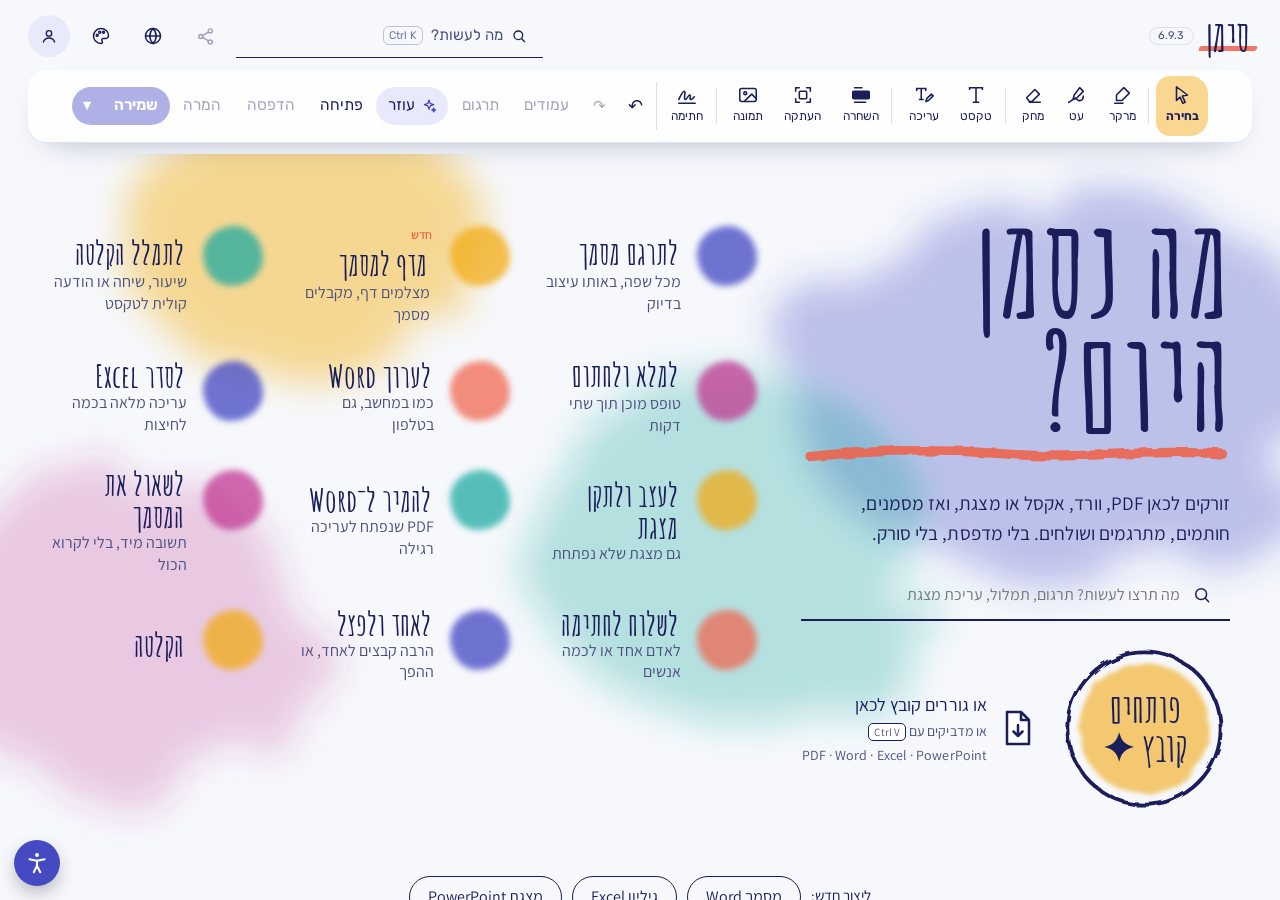
==== commit 62804f82: "סימן 6.9.3: the toolbar stays on one row in a narrower window Co-Authored-By: Claude Fable 5.2 <nore" ====
--- a/index.html
+++ b/index.html
@@ -1353,7 +1353,7 @@
 </dialog>
 
 <header class="bar">
-  <div class="brand"><b title="גרסה 6.9.2">סימן</b><span class="ver">6.9.2</span><span class="fname" id="fname"></span></div>
+  <div class="brand"><b title="גרסה 6.9.3">סימן</b><span class="ver">6.9.3</span><span class="fname" id="fname"></span></div>
 
   <nav class="tools" id="tools" aria-label="כלים">
     <button class="tool" data-tool="select" aria-pressed="true" title="בחירה וגלילה (V)">
@@ -5871,7 +5871,7 @@
 <script src="siman-home.js?v=6.4.2" defer></script>
 <link rel="stylesheet" href="siman-nb.css?v=5.9.5">
 <script src="siman-nb.js?v=5.9.5" defer></script>
-<link rel="stylesheet" href="siman-ink.css?v=6.9.2">
+<link rel="stylesheet" href="siman-ink.css?v=6.9.3">
 <script src="siman-ink.js?v=6.9.0" defer></script>
 </body>
 </html>
--- a/siman-ink.css
+++ b/siman-ink.css
@@ -173,3 +173,15 @@
   html.v7.nb.ink .nb-open{width:clamp(128px,22vh,168px);height:clamp(128px,22vh,168px);font-size:clamp(30px,4.6vh,36px)}
   html.v7.nb.ink .v7-home:not([lang="he"]) h1{font-size:clamp(40px,min(14vw,8.5vh),64px)}
 }
+
+/* 6.9.3 — סרגל הכלים בשורה אחת גם בחלון צר (מחשב נייד, חלון שאינו מוגדל): הכפתורים מצטופפים במקום לרדת לשורה שנייה,
+   ואם עדיין אין מקום הסרגל נגלל הצידה. */
+@media (min-width:721px) and (max-width:1340px){
+  html.v7.nb.ink:not(#_) .nb-case{flex-wrap:nowrap;justify-content:safe center;gap:2px;padding:6px;overflow-x:auto;scrollbar-width:none}
+  html.v7.nb.ink:not(#_) .nb-case::-webkit-scrollbar{display:none}
+  html.v7.nb.ink:not(#_) .nb-case > .group,html.v7.nb.ink:not(#_) .nb-case .tools{flex:none;flex-wrap:nowrap;gap:2px}
+  html.v7.nb.ink:not(#_) .nb-case .btn{padding:0 clamp(5px,calc((100vw - 900px)/36),12px);font-size:clamp(13.5px,1.2vw,15.5px);white-space:nowrap}
+  html.v7.nb.ink:not(#_) .nb-case .icon-btn{width:34px}
+  html.v7.nb.ink:not(#_) .nb-case .tool{min-width:0;padding-inline:clamp(3px,calc((100vw - 900px)/50),8px)}
+  html.v7.nb.ink .nb-sep{margin:6px 2px}
+}
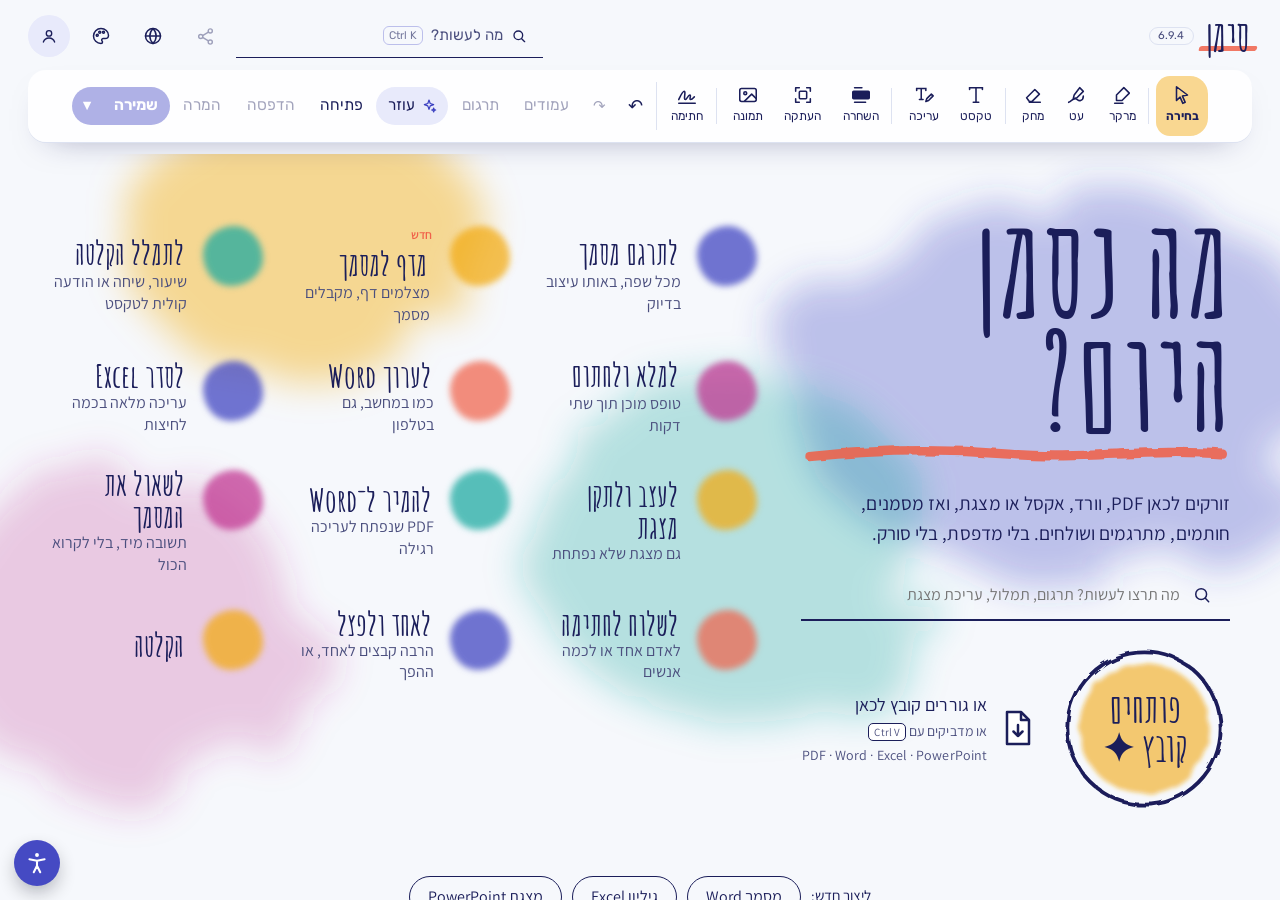
==== commit f5194563: "סימן 6.9.4: מדף למסמך keeps working when the smart service is busy or out of quota — printed pages a" ====
--- a/index.html
+++ b/index.html
@@ -1353,7 +1353,7 @@
 </dialog>
 
 <header class="bar">
-  <div class="brand"><b title="גרסה 6.9.3">סימן</b><span class="ver">6.9.3</span><span class="fname" id="fname"></span></div>
+  <div class="brand"><b title="גרסה 6.9.4">סימן</b><span class="ver">6.9.4</span><span class="fname" id="fname"></span></div>
 
   <nav class="tools" id="tools" aria-label="כלים">
     <button class="tool" data-tool="select" aria-pressed="true" title="בחירה וגלילה (V)">
@@ -5757,7 +5757,7 @@
 }
 </script>
 <script src="siman-guard.js?v=6.4"></script>
-<script src="siman-plus.js?v=6.8.2"></script>
+<script src="siman-plus.js?v=6.9.4"></script>
 <script>
 /* =====================================================================
    4.7 — launch period (4 months per user) + feature-use counting
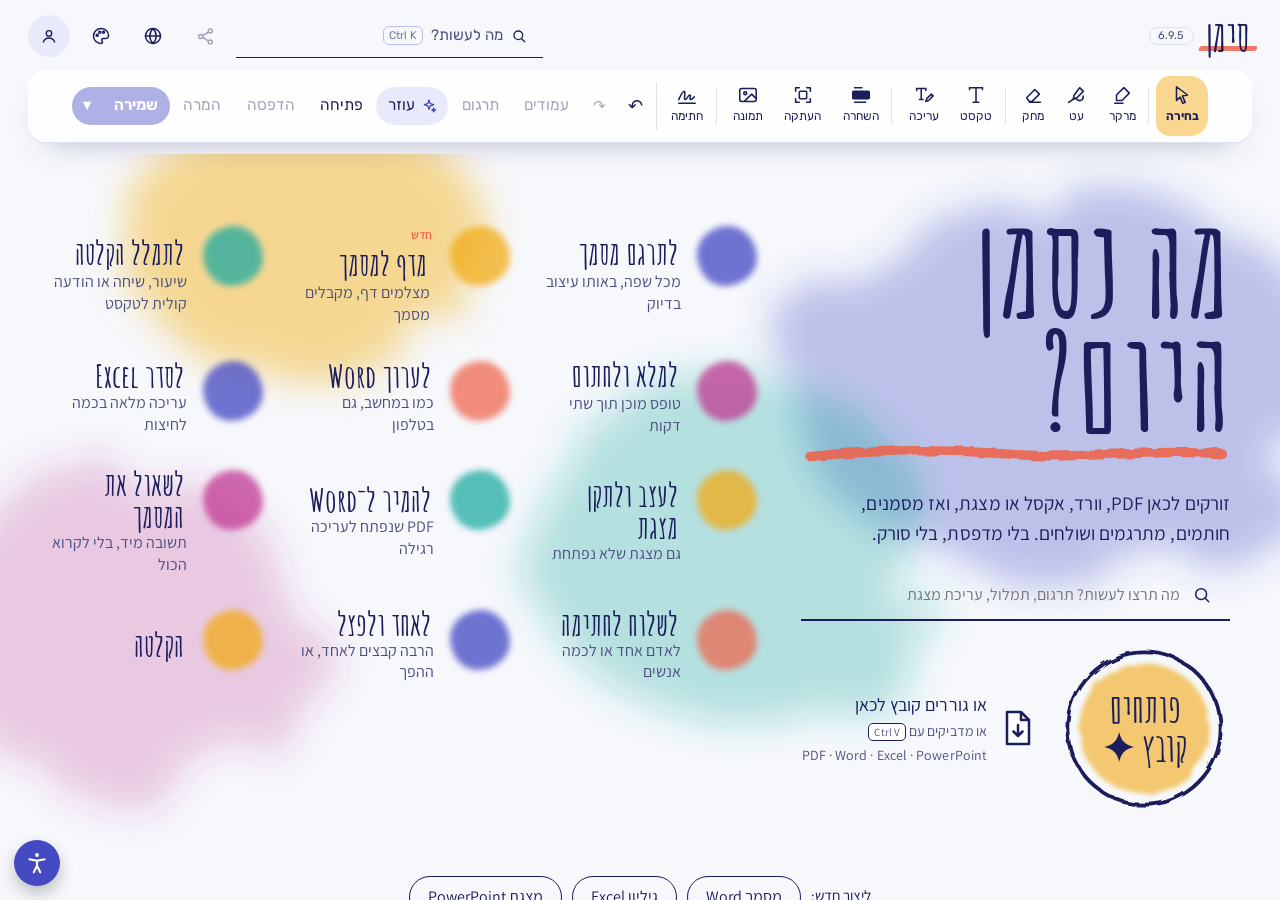
==== commit ad7da1ec: "סימן 6.9.5: מדף למסמך — pages the smart service could not take wait in a queue on the device and are" ====
--- a/index.html
+++ b/index.html
@@ -1353,7 +1353,7 @@
 </dialog>
 
 <header class="bar">
-  <div class="brand"><b title="גרסה 6.9.4">סימן</b><span class="ver">6.9.4</span><span class="fname" id="fname"></span></div>
+  <div class="brand"><b title="גרסה 6.9.5">סימן</b><span class="ver">6.9.5</span><span class="fname" id="fname"></span></div>
 
   <nav class="tools" id="tools" aria-label="כלים">
     <button class="tool" data-tool="select" aria-pressed="true" title="בחירה וגלילה (V)">
@@ -5757,7 +5757,7 @@
 }
 </script>
 <script src="siman-guard.js?v=6.4"></script>
-<script src="siman-plus.js?v=6.9.4"></script>
+<script src="siman-plus.js?v=6.9.5"></script>
 <script>
 /* =====================================================================
    4.7 — launch period (4 months per user) + feature-use counting
@@ -5862,7 +5862,7 @@
 <link rel="stylesheet" href="siman-v7.css?v=5.9.6">
 <script src="siman-v7.js?v=6.9.0" defer></script>
 <script src="siman-media.js?v=6.8.0" defer></script>
-<script src="siman-scan.js?v=6.8.0" defer></script>
+<script src="siman-scan.js?v=6.9.5" defer></script>
 <script src="siman-merge.js?v=6.8.0" defer></script>
 <script src="siman-ux.js?v=6.8.0" defer></script>
 <script src="siman-fill.js?v=6.4.1" defer></script>
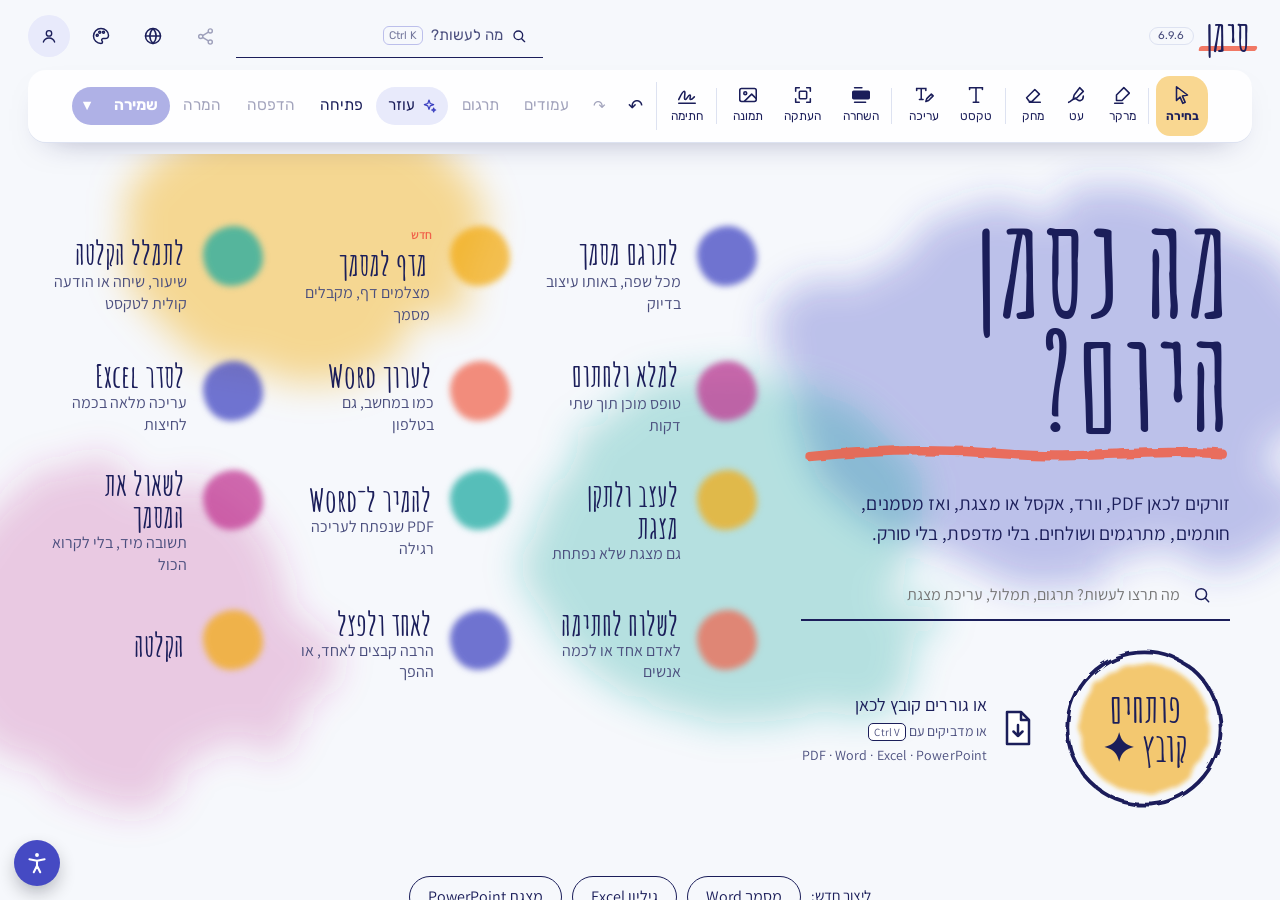
==== commit df2f794b: "סימן 6.9.6: the text-recognition engine is served from the app's own site (no outside CDN) and works" ====
--- a/index.html
+++ b/index.html
@@ -1353,7 +1353,7 @@
 </dialog>
 
 <header class="bar">
-  <div class="brand"><b title="גרסה 6.9.5">סימן</b><span class="ver">6.9.5</span><span class="fname" id="fname"></span></div>
+  <div class="brand"><b title="גרסה 6.9.6">סימן</b><span class="ver">6.9.6</span><span class="fname" id="fname"></span></div>
 
   <nav class="tools" id="tools" aria-label="כלים">
     <button class="tool" data-tool="select" aria-pressed="true" title="בחירה וגלילה (V)">
@@ -3744,13 +3744,17 @@
 /* =====================================================================
    OCR — Hebrew + English text recognition for scanned pages (tesseract.js, loaded on demand)
    ===================================================================== */
-const TESS_URL='https://cdn.jsdelivr.net/npm/tesseract.js@7.0.0/dist/tesseract.min.js';
+// 6.9.6: the text-recognition engine is served from סימן's own site (./ocr/), not from cdn.jsdelivr.net: one outside
+// site less to depend on, and after the first use it also works with no internet (kept by the service worker)
+const TESS_BASE=new URL('./ocr',location.href).href;
+const TESS_URL=TESS_BASE+'/tesseract.min.js';
+const TESS_OPT={workerPath:TESS_BASE+'/worker.min.js',corePath:TESS_BASE,langPath:TESS_BASE};
 let tessWorker=null,tessLog=null;
 function loadScript(src){return new Promise((res,rej)=>{const s=document.createElement('script');s.src=src;s.onload=res;s.onerror=()=>rej(new Error('הטעינה נכשלה'));document.head.append(s);});}
 async function getTess(){
   if(!window.Tesseract)await loadScript(TESS_URL);
   // 5.9.6: the download of the engine shows how far it got; a failed start is not kept (the next try starts clean)
-  if(!tessWorker)tessWorker=Tesseract.createWorker(['heb','eng'],1,{logger:m=>{if(tessLog&&m.status==='recognizing text')tessLog(m);else if(/load|download|init/i.test(m.status||'')&&m.progress!=null){const b=$('busyMsg');if(b&&!$('busy').classList.contains('hidden'))b.textContent=`מוריד את מנוע זיהוי הטקסט (פעם אחת)… ${Math.round(m.progress*100)}%`;}}}).catch(e=>{tessWorker=null;throw e;});
+  if(!tessWorker)tessWorker=Tesseract.createWorker(['heb','eng'],1,{...TESS_OPT,logger:m=>{if(tessLog&&m.status==='recognizing text')tessLog(m);else if(/load|download|init/i.test(m.status||'')&&m.progress!=null){const b=$('busyMsg');if(b&&!$('busy').classList.contains('hidden'))b.textContent=`מוריד את מנוע זיהוי הטקסט (פעם אחת)… ${Math.round(m.progress*100)}%`;}}}).catch(e=>{tessWorker=null;throw e;});
   return tessWorker;
 }
 function resetTess(){const w=tessWorker;tessWorker=null;if(w)Promise.resolve(w).then(x=>x.terminate()).catch(()=>{});}
@@ -5757,7 +5761,7 @@
 }
 </script>
 <script src="siman-guard.js?v=6.4"></script>
-<script src="siman-plus.js?v=6.9.5"></script>
+<script src="siman-plus.js?v=6.9.6"></script>
 <script>
 /* =====================================================================
    4.7 — launch period (4 months per user) + feature-use counting
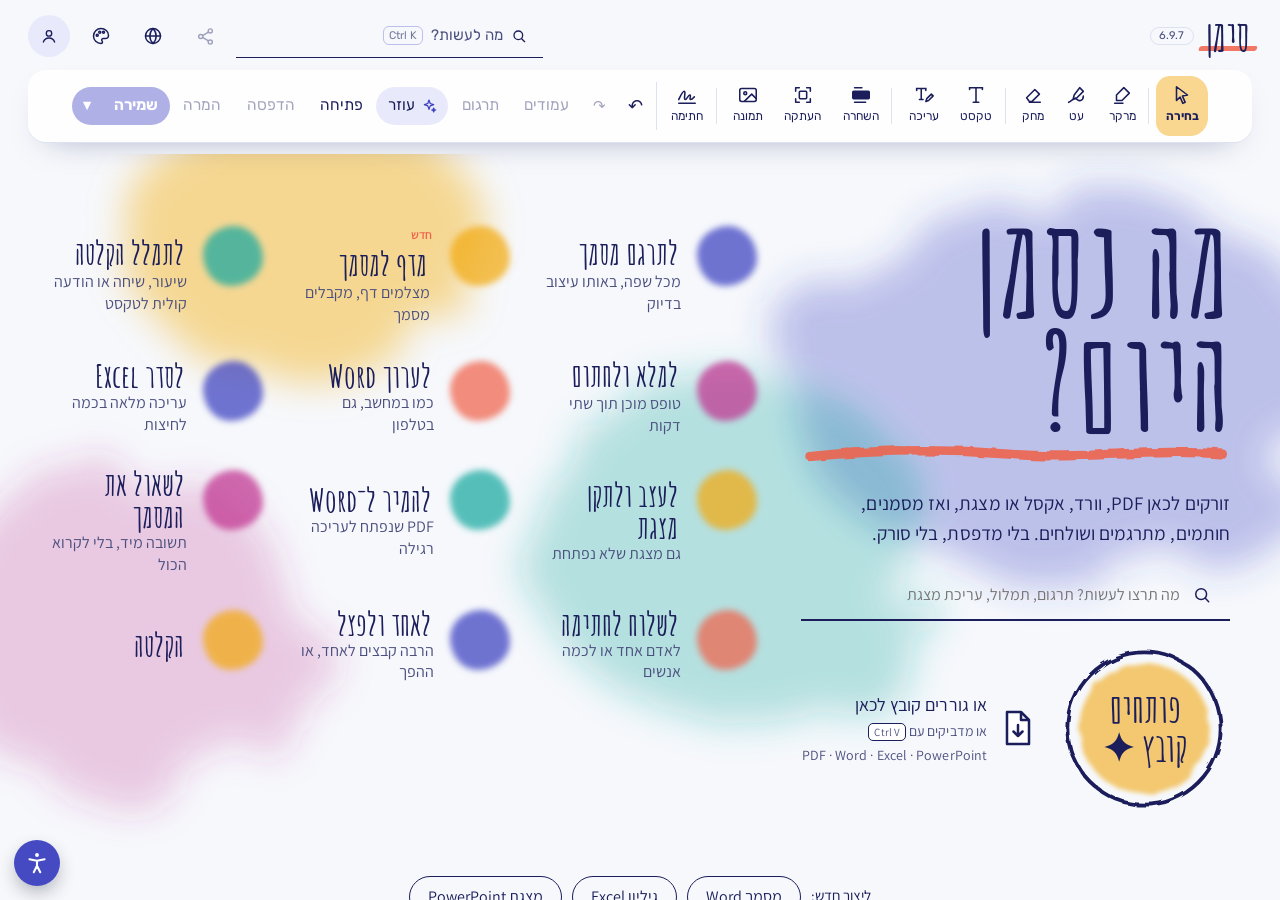
==== commit 2142cbd9: "סימן 6.9.7: filling forms — boxes with a question are places to fill, the fill window shows where yo" ====
--- a/index.html
+++ b/index.html
@@ -1353,7 +1353,7 @@
 </dialog>
 
 <header class="bar">
-  <div class="brand"><b title="גרסה 6.9.6">סימן</b><span class="ver">6.9.6</span><span class="fname" id="fname"></span></div>
+  <div class="brand"><b title="גרסה 6.9.7">סימן</b><span class="ver">6.9.7</span><span class="fname" id="fname"></span></div>
 
   <nav class="tools" id="tools" aria-label="כלים">
     <button class="tool" data-tool="select" aria-pressed="true" title="בחירה וגלילה (V)">
@@ -5869,7 +5869,7 @@
 <script src="siman-scan.js?v=6.9.5" defer></script>
 <script src="siman-merge.js?v=6.8.0" defer></script>
 <script src="siman-ux.js?v=6.8.0" defer></script>
-<script src="siman-fill.js?v=6.4.1" defer></script>
+<script src="siman-fill.js?v=6.9.7" defer></script>
 <script src="siman-convert.js?v=6.8.0" defer></script>
 <script src="siman-pro.js?v=6.8.0" defer></script>
 <script src="siman-home.js?v=6.4.2" defer></script>
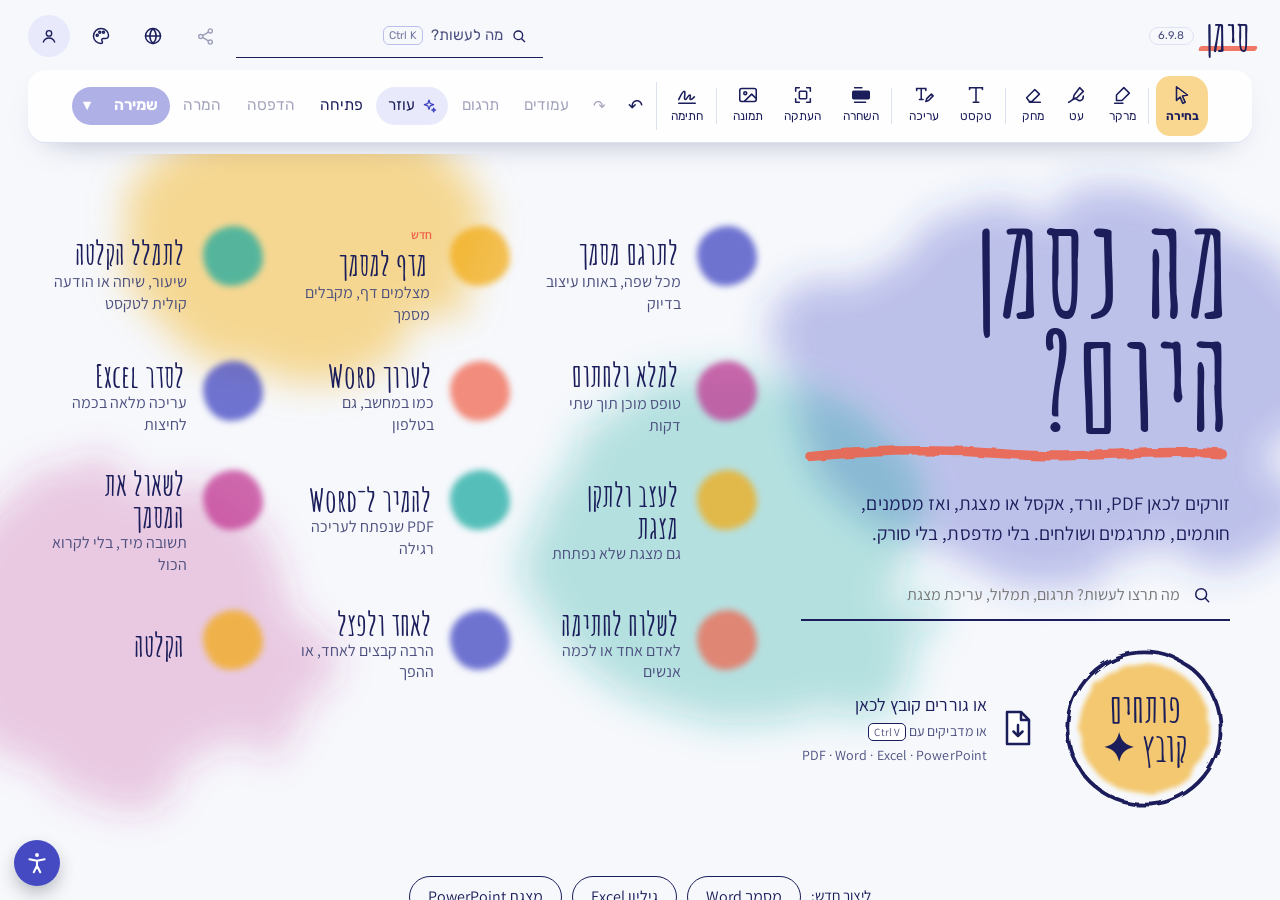
==== commit 9669837b: "סימן 6.9.8: filling forms, second round — every box gets a place, autofill knows whose details are a" ====
--- a/index.html
+++ b/index.html
@@ -1353,7 +1353,7 @@
 </dialog>
 
 <header class="bar">
-  <div class="brand"><b title="גרסה 6.9.7">סימן</b><span class="ver">6.9.7</span><span class="fname" id="fname"></span></div>
+  <div class="brand"><b title="גרסה 6.9.8">סימן</b><span class="ver">6.9.8</span><span class="fname" id="fname"></span></div>
 
   <nav class="tools" id="tools" aria-label="כלים">
     <button class="tool" data-tool="select" aria-pressed="true" title="בחירה וגלילה (V)">
@@ -5869,7 +5869,7 @@
 <script src="siman-scan.js?v=6.9.5" defer></script>
 <script src="siman-merge.js?v=6.8.0" defer></script>
 <script src="siman-ux.js?v=6.8.0" defer></script>
-<script src="siman-fill.js?v=6.9.7" defer></script>
+<script src="siman-fill.js?v=6.9.8" defer></script>
 <script src="siman-convert.js?v=6.8.0" defer></script>
 <script src="siman-pro.js?v=6.8.0" defer></script>
 <script src="siman-home.js?v=6.4.2" defer></script>
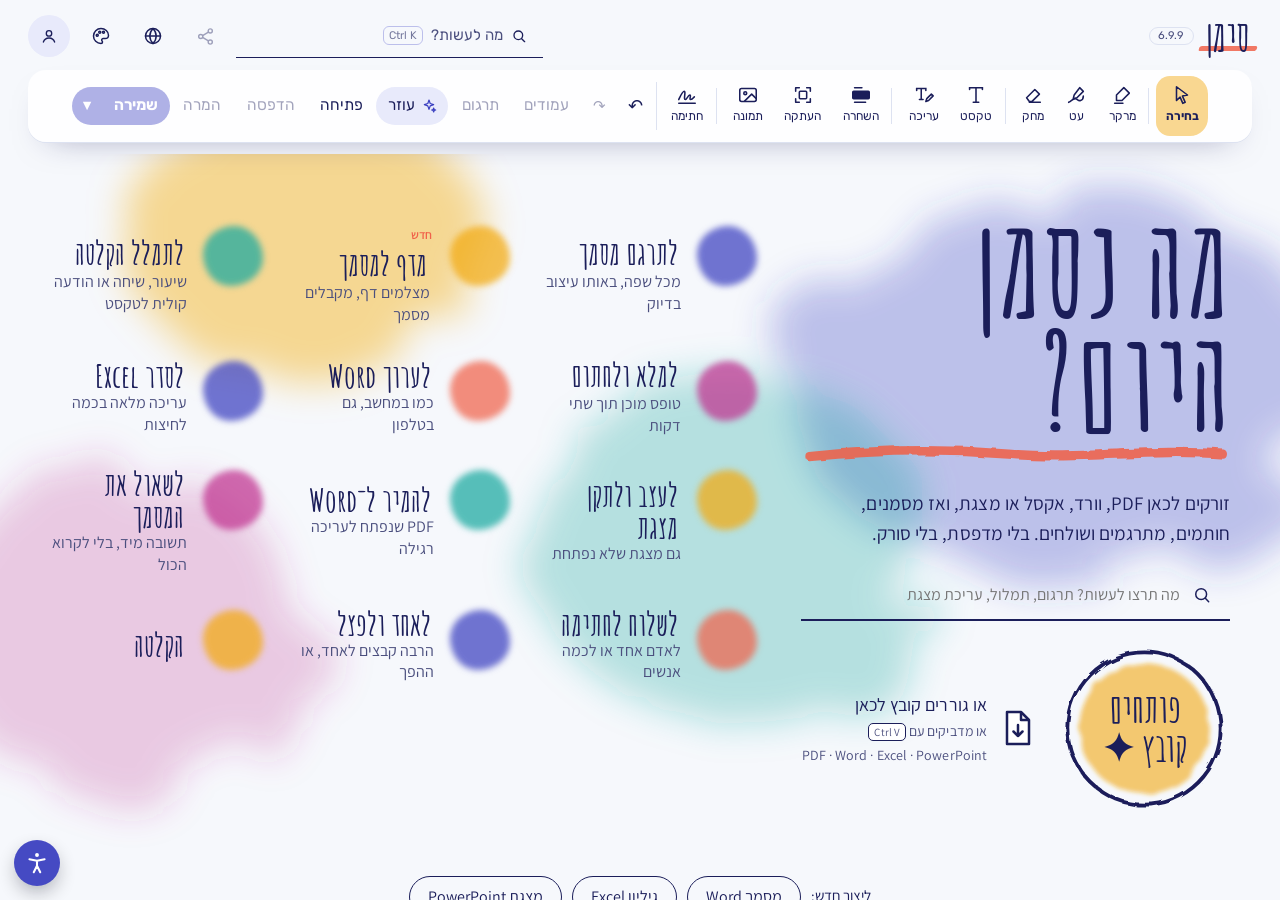
==== commit b8a07c2f: "סימן 6.9.9: filling forms on a computer — the place being filled is always in view - The fill window" ====
--- a/index.html
+++ b/index.html
@@ -1353,7 +1353,7 @@
 </dialog>
 
 <header class="bar">
-  <div class="brand"><b title="גרסה 6.9.8">סימן</b><span class="ver">6.9.8</span><span class="fname" id="fname"></span></div>
+  <div class="brand"><b title="גרסה 6.9.9">סימן</b><span class="ver">6.9.9</span><span class="fname" id="fname"></span></div>
 
   <nav class="tools" id="tools" aria-label="כלים">
     <button class="tool" data-tool="select" aria-pressed="true" title="בחירה וגלילה (V)">
@@ -5869,7 +5869,7 @@
 <script src="siman-scan.js?v=6.9.5" defer></script>
 <script src="siman-merge.js?v=6.8.0" defer></script>
 <script src="siman-ux.js?v=6.8.0" defer></script>
-<script src="siman-fill.js?v=6.9.8" defer></script>
+<script src="siman-fill.js?v=6.9.9" defer></script>
 <script src="siman-convert.js?v=6.8.0" defer></script>
 <script src="siman-pro.js?v=6.8.0" defer></script>
 <script src="siman-home.js?v=6.4.2" defer></script>
